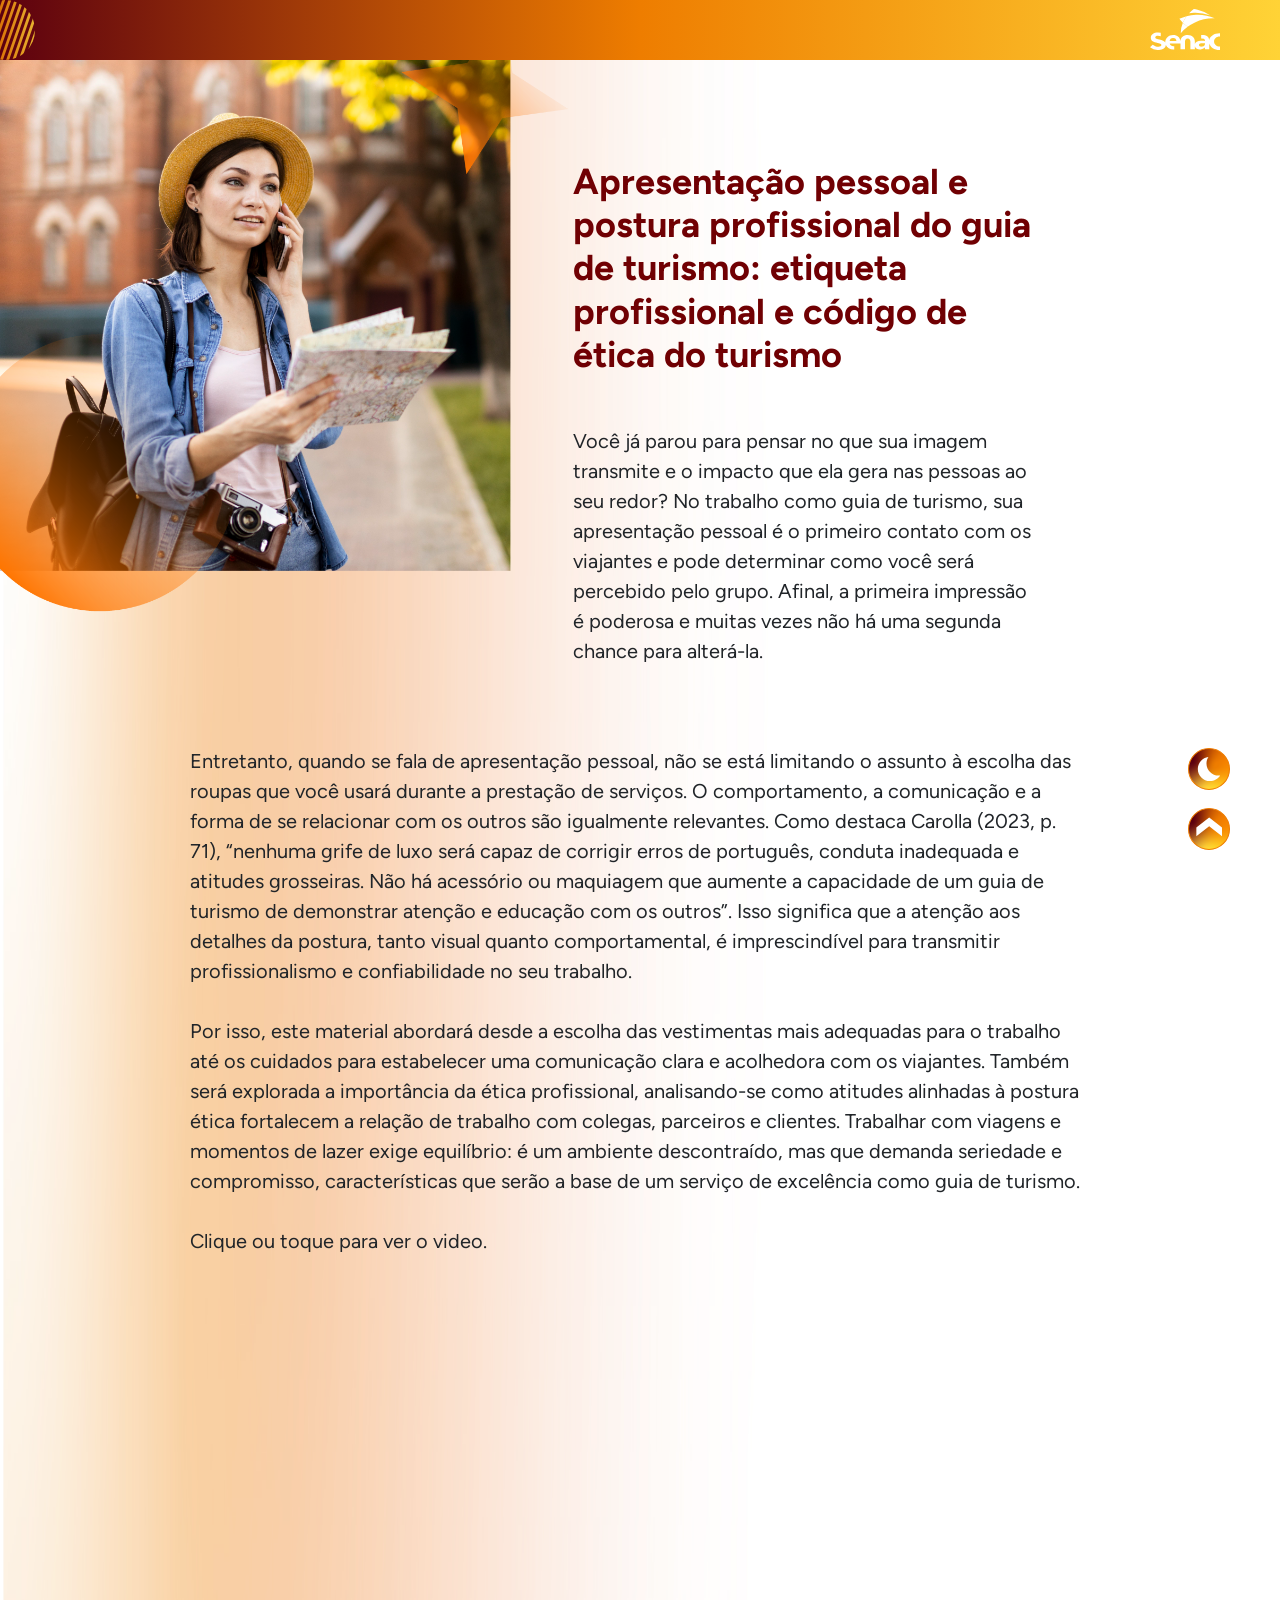
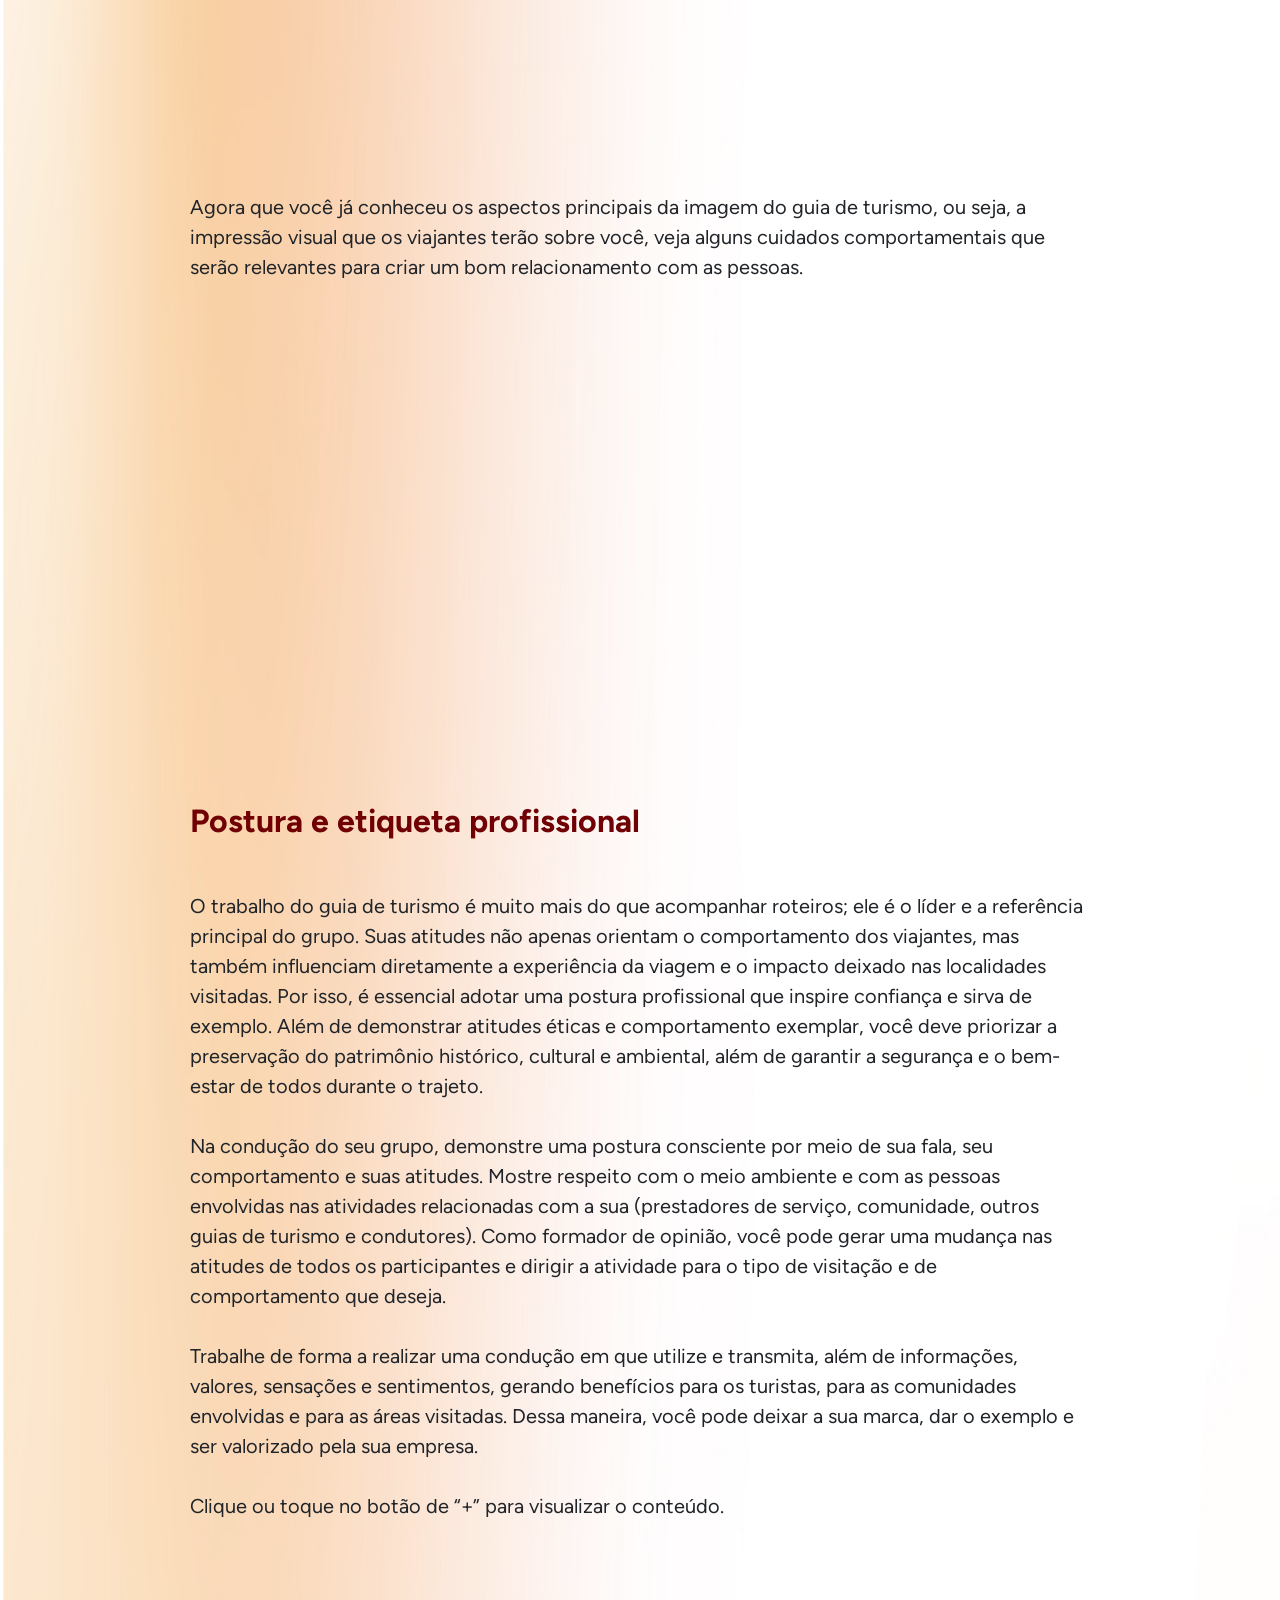
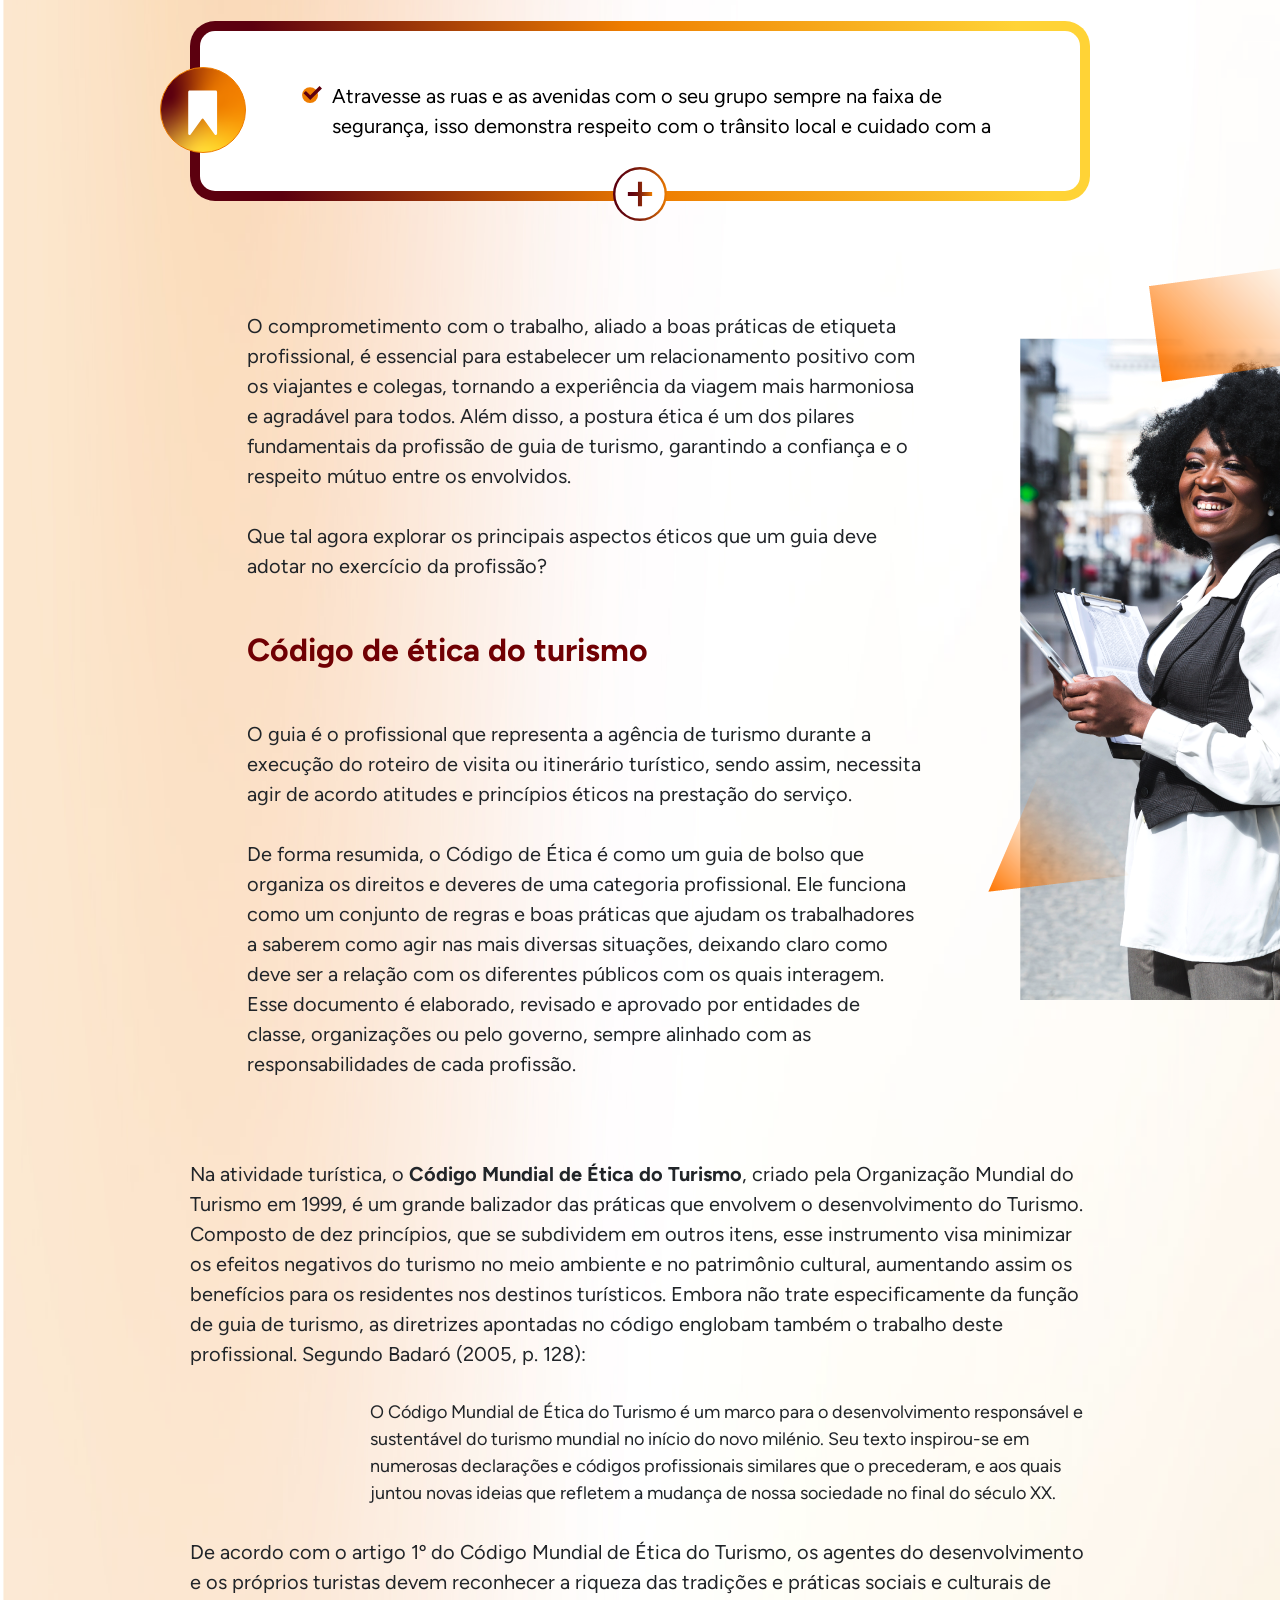
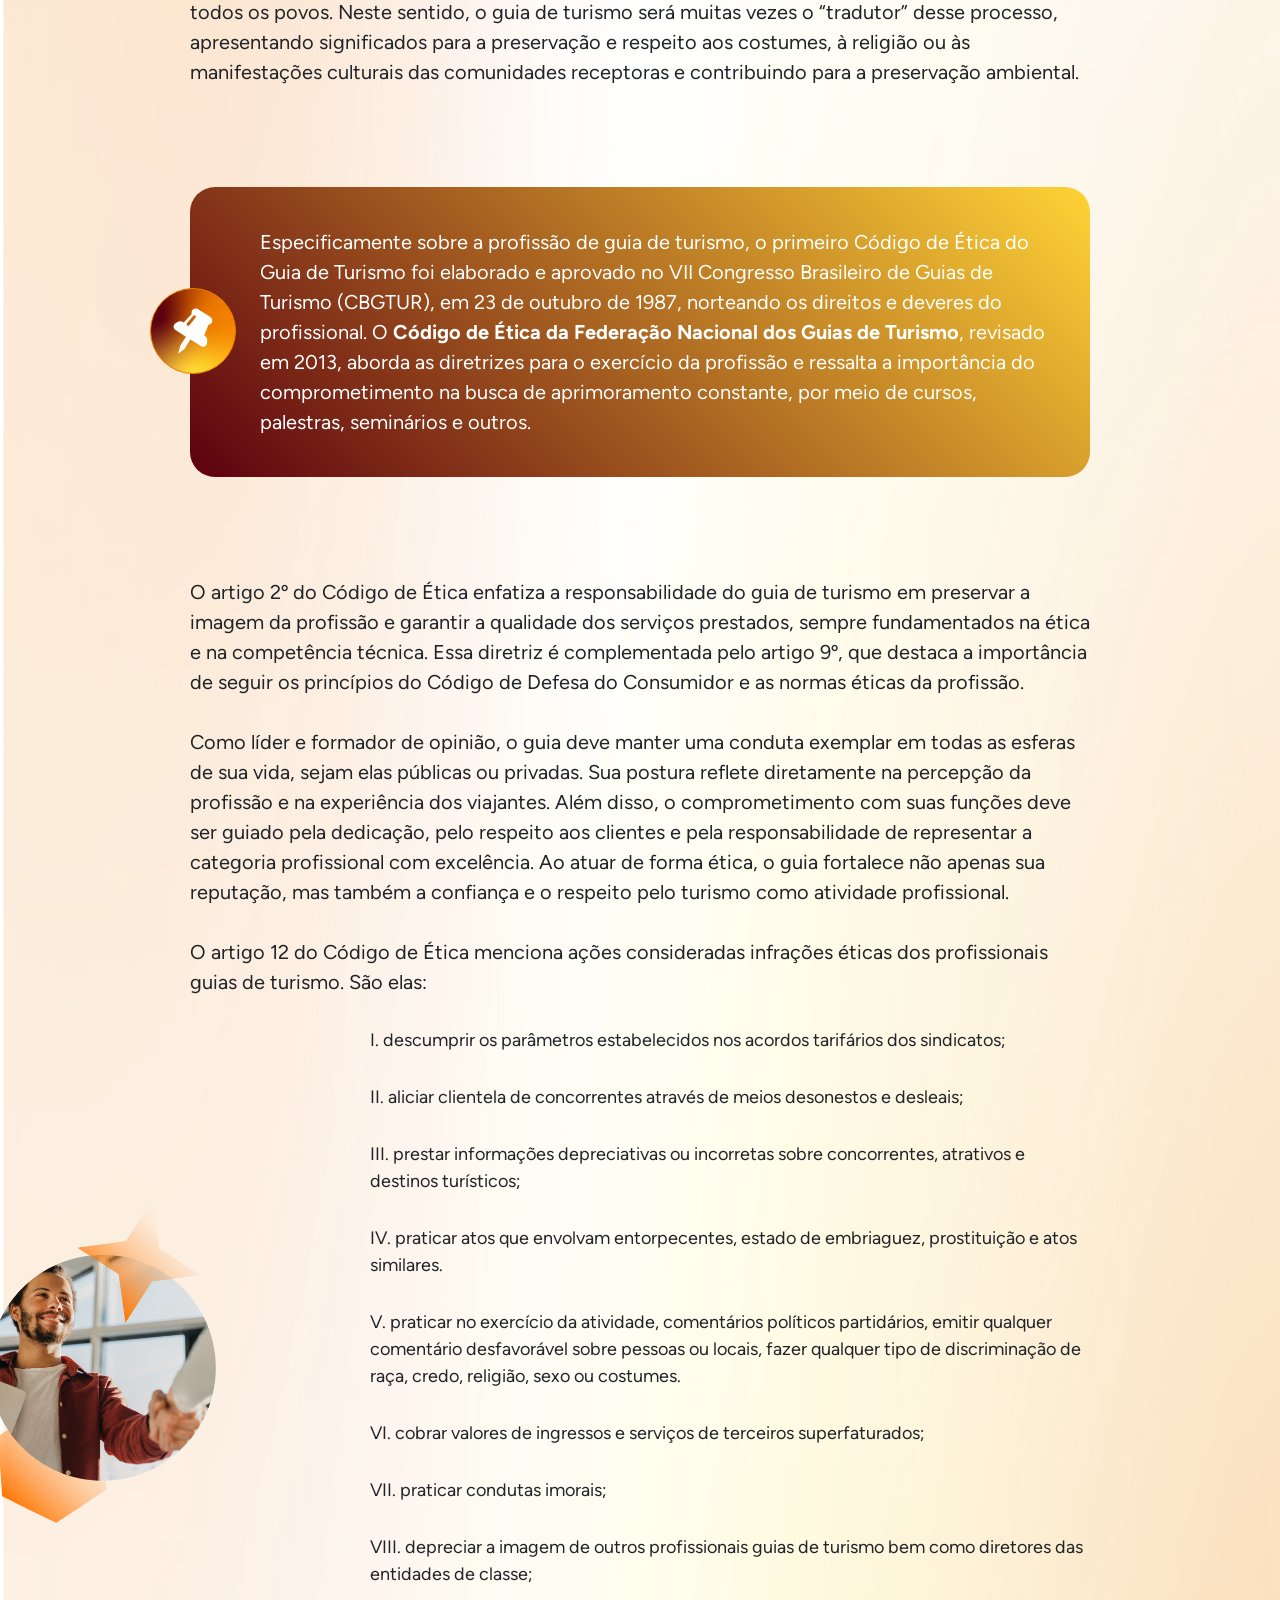
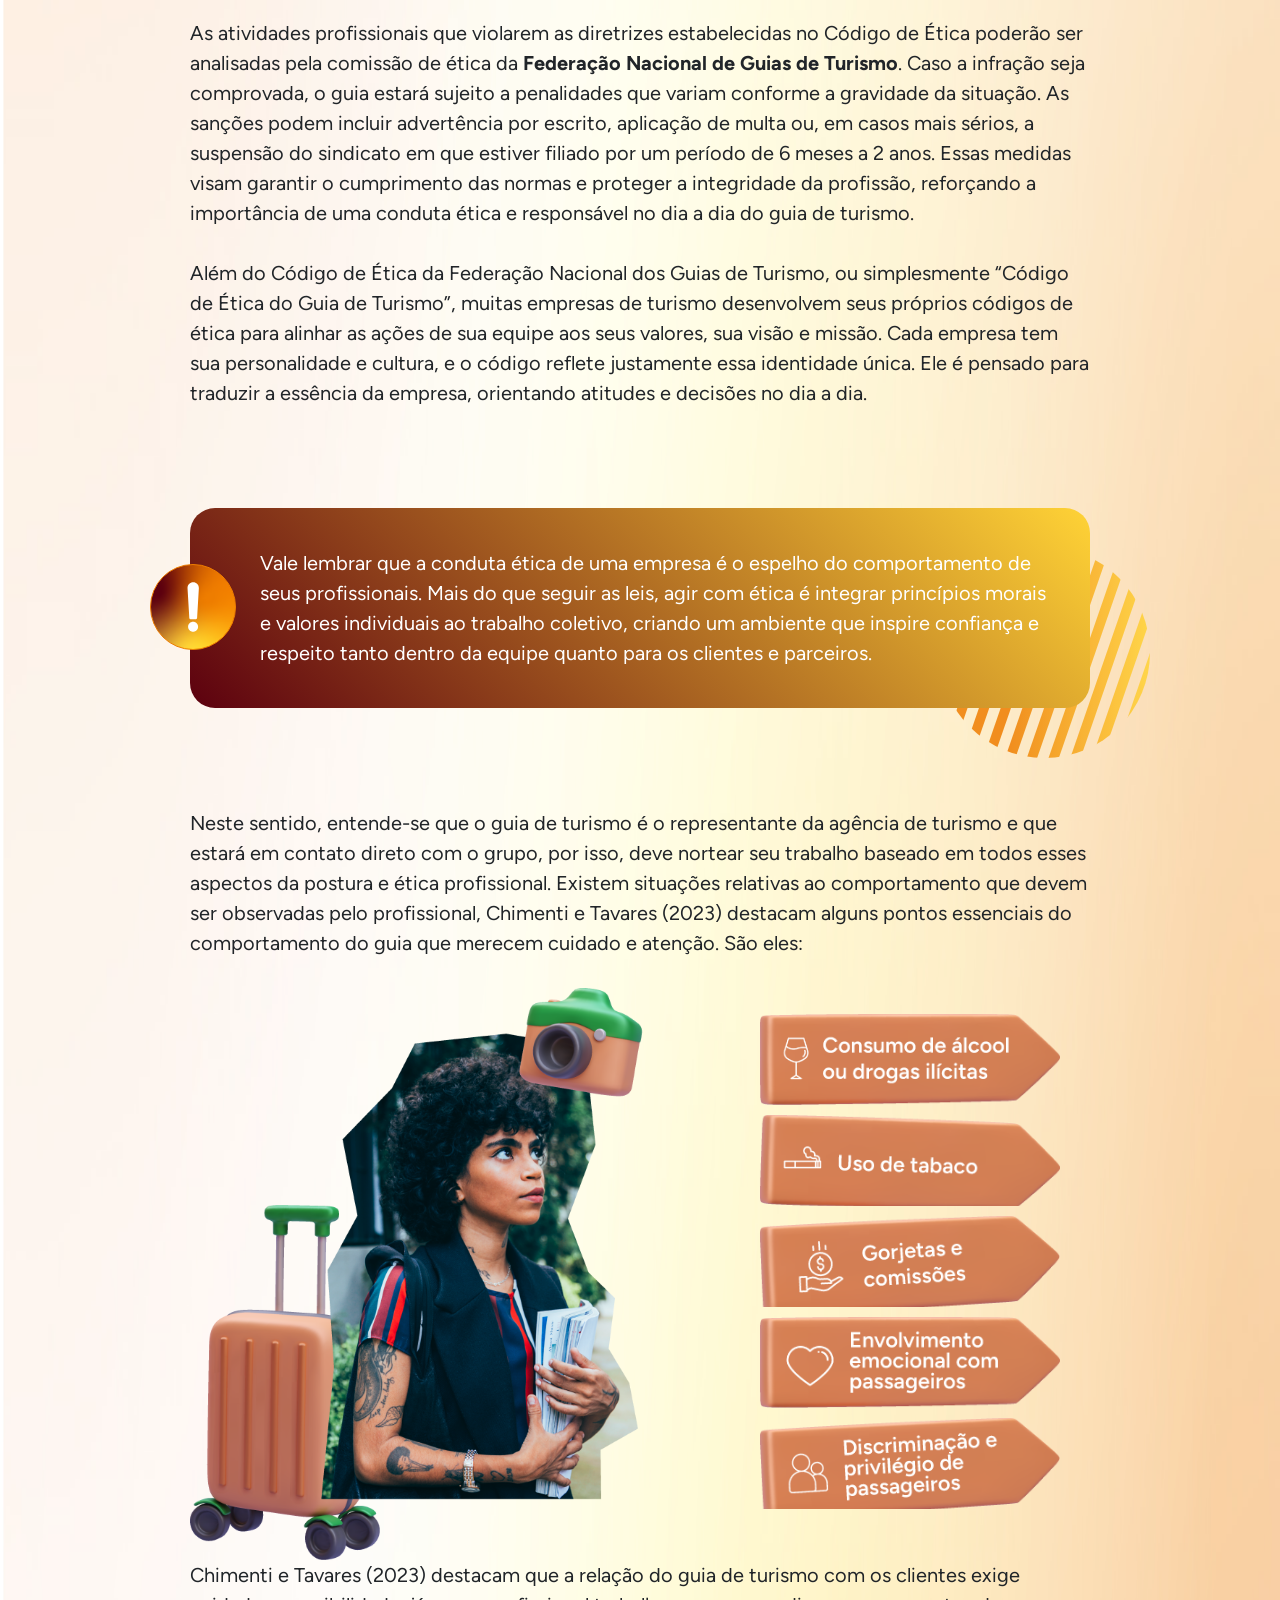
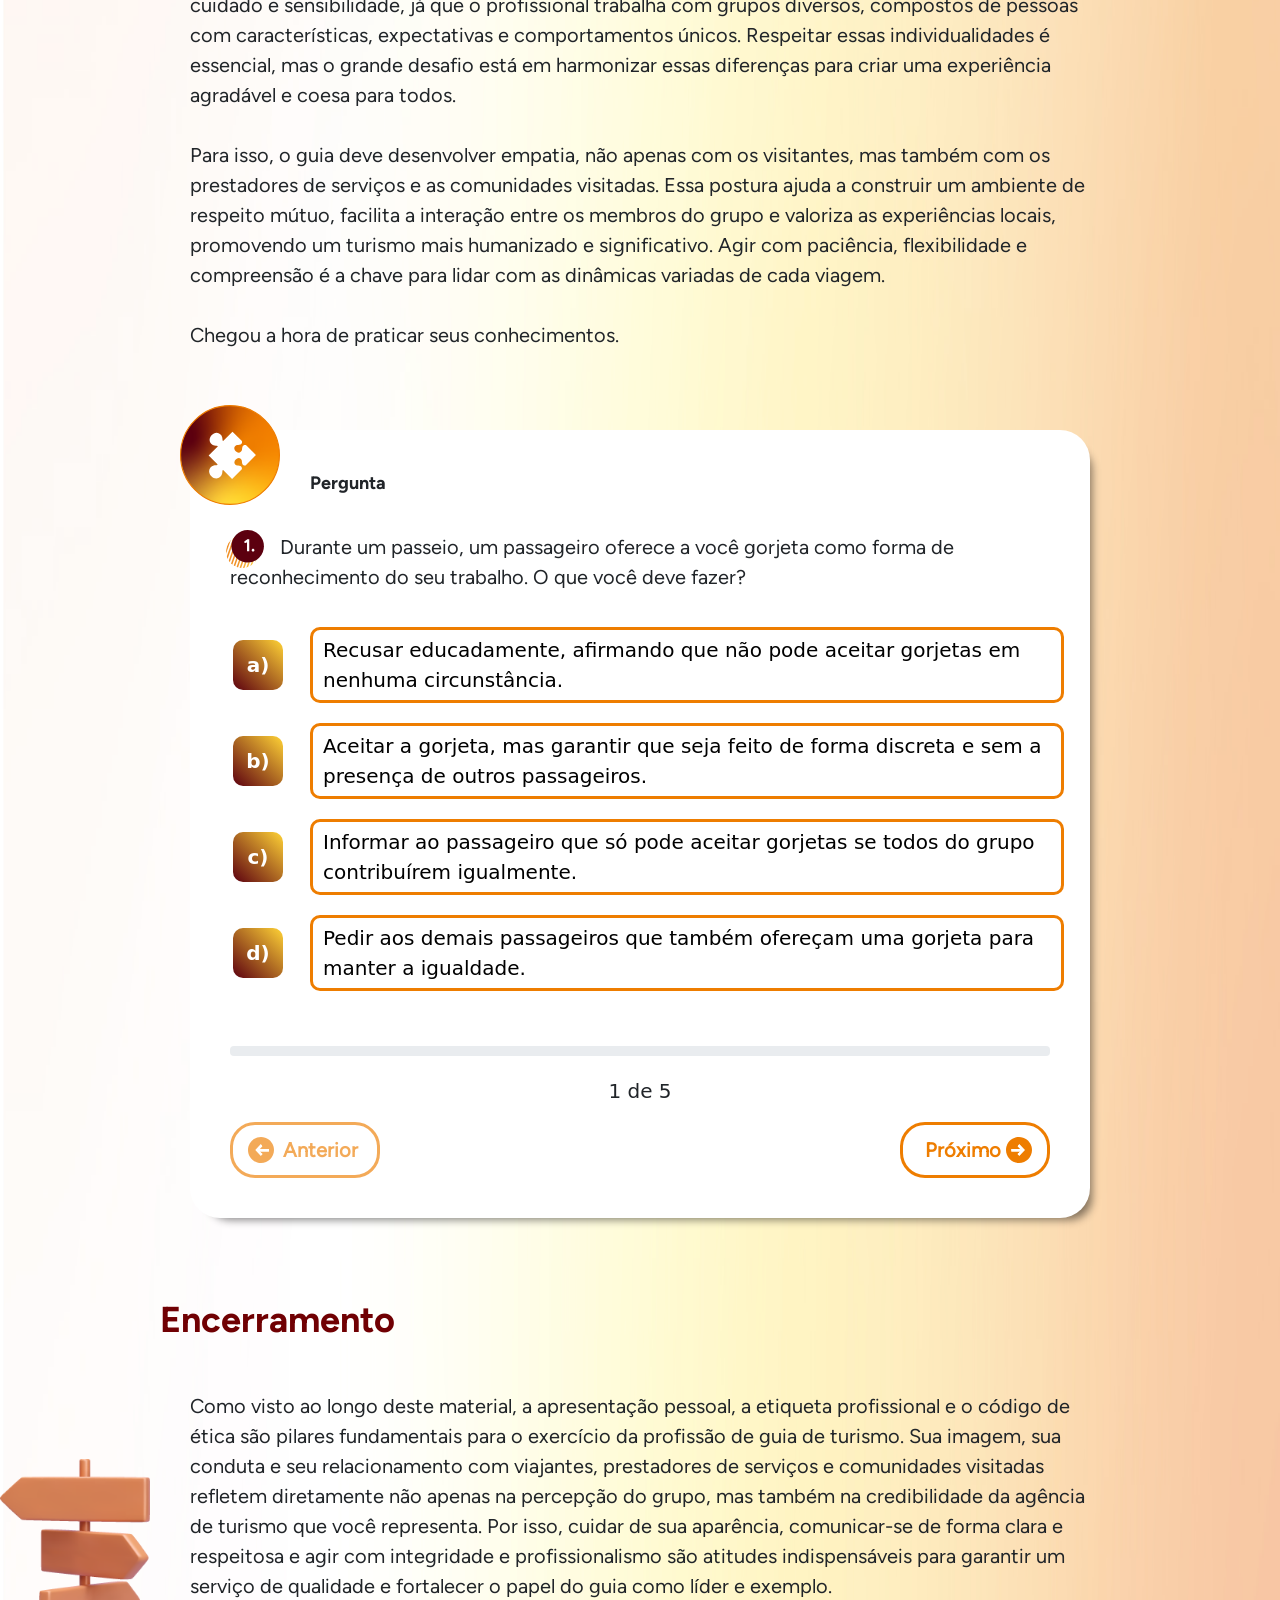
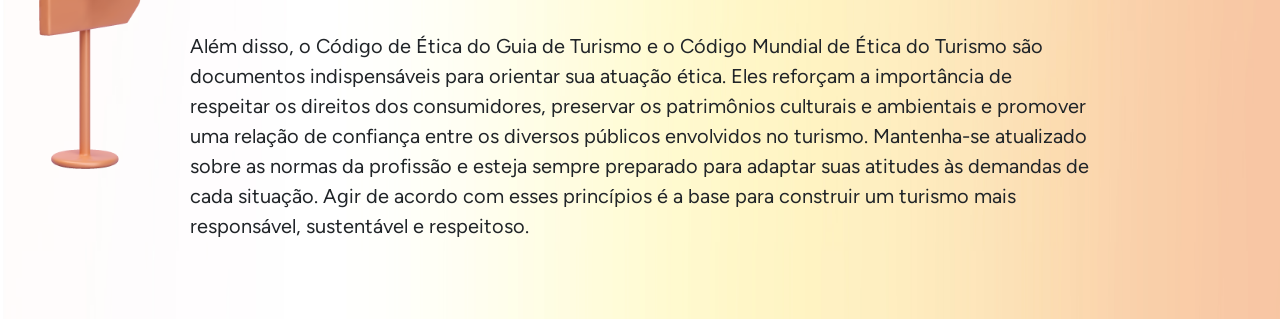
==== 01_apresentacao_pessoal/index.html @ a3d93d66 "Pre valida" ====
<!doctype html>
<html lang="pt-br">

<head>
    <!-- Inserir o tíutlo do conhecimento na tag title -->
    <title> Apresentação pessoal e postura profissional do guia de turismo: etiqueta profissional e código de ética do turismo </title>
    <!-- Meta tags -->
    <meta charset="utf-8">
    <meta name="viewport" content="width=device-width, initial-scale=1, shrink-to-fit=no">

    <!-- Bootstrap CSS v5.0.2 -->
    <link rel="stylesheet" href="../assets/bootstrap/bootstrap.min.css">
    <link rel="stylesheet" href="../assets/fa/css/all.min.css">
    <!-- Animate.css -->
    <link rel="stylesheet" href="../assets/css/animate.min.css" />
    <!-- hover.css https://ianlunn.github.io/Hover/ -->
    <link rel="stylesheet" href="../assets/css/hover-min.css" />
    <!--Splide - slideshow-->
    <link rel="stylesheet" href="../assets/css/splide.min.css">
    <!-- Preloader -->
    <link rel="stylesheet" href="../assets/css/preloader.css">
    <!-- Áudio customizado -->
    <link rel="stylesheet" href="../assets/css/player.css">
    <link rel="stylesheet" href="../assets/css/preloader.css">
    <!-- Atividade de verdadeiro ou falso -->
    <link rel="stylesheet" href="../assets/atividades/perguntas/perguntas.css">
    <!--Atividade arrasta e solta-->
    <link rel="stylesheet" href="../assets/atividades/arrasta_solta/dragula.css">
    <link rel="stylesheet" href="../assets/atividades/arrasta_solta/game-custom.css">
    <!--Atividade relacionar colunas-->
    <link rel="stylesheet" href="../assets/atividades/relacionar_colunas/relacionar-colunas.css">
    <!--Atividade jogo da memória-->
    <link rel="stylesheet" href="../assets/atividades/jogo_memoria/jogoMemoria.css">
    <!--Atividade jogo da prova-->
    <link rel="stylesheet" href="../assets/atividades/prova/style.css">
    <!-- Estilos do template -->
    <link rel="stylesheet" href="../assets/css/cores.css">
    <link rel="stylesheet" href="../print/print/print.css">
    <link rel="stylesheet" href="../assets/css/template.css">
    <link rel="stylesheet" href="custom.css">

</head>

<body class="bg-claro">
    <!-- Preloader OBRIGATÓRIO -->
    <div class="preloader">
        <div class="anim"></div>
        <p>Aguarde enquanto o conteúdo é carregado.</p>
    </div>
    <!-- Marca d'água OBRIGATÓRIA -->
    <img src="../assets/images/logo_senac_colorido.png" id="marcadaguaLogo">

    <header id="topo">
        <div class="topo-logo">
            <div class="container">
                <h1 id="nome-curso" class="only-print">Técnico em Guia de Turismo</h1>
                <div id="toggleButton" class="btn-tema_pagina no-print" onclick="toggleBackgroundImage()"
                    aria-hidden="true"></div>
            </div>
        </div>
    </header>
    <!-- Section principal #booklet OBRIGATÓRIO para funcionamento do print -->
    <section id="booklet">
        <div class="layer-preta no-print"></div>
        <!-- Section .paginas OBRIGATÓRIA para funcionamento da paginação e do print -->
        <section class="paginas">
            <div class="pagina">
                <div class="row">
                    <div class="col-12 col-xl-5">
                        <img src="img/img_header.png" class="header-img no-print" alt="">
                    </div>
                    <div class="col-12 col-xl-5">
                        <div class="container">
                            <h2 class="titulo_img_header"> Apresentação pessoal e postura profissional do guia de turismo: etiqueta profissional e código de ética do turismo </h2>
                            <p>
                                Você já parou para pensar no que sua imagem transmite e o impacto que ela gera nas pessoas ao seu redor? No trabalho como guia de turismo, sua apresentação pessoal é o primeiro contato com os viajantes e pode determinar como você será percebido pelo grupo. Afinal, a primeira impressão é poderosa e muitas vezes não há uma segunda chance para alterá-la. 
                            </p>
                            <p class="d-xl-none d-xxl-block ">
                                Entretanto, quando se fala de apresentação pessoal, não se está limitando o assunto à escolha das roupas que você usará durante a prestação de serviços. O comportamento, a comunicação e a forma de se relacionar com os outros são igualmente relevantes. Como destaca Carolla (2023, p. 71), “nenhuma grife de luxo será capaz de corrigir erros de português, conduta inadequada e atitudes grosseiras. Não há acessório ou maquiagem que aumente a capacidade de um guia de turismo de demonstrar atenção e educação com os outros”. Isso significa que a atenção aos detalhes da postura, tanto visual quanto comportamental, é imprescindível para transmitir profissionalismo e confiabilidade no seu trabalho. 
                            </p>
                        </div>
                    </div>
                </div>
                
                <div class="container">
                    <p class="d-xl-block d-xxl-none no-print" aria-hidden="true">
                        Entretanto, quando se fala de apresentação pessoal, não se está limitando o assunto à escolha das roupas que você usará durante a prestação de serviços. O comportamento, a comunicação e a forma de se relacionar com os outros são igualmente relevantes. Como destaca Carolla (2023, p. 71), “nenhuma grife de luxo será capaz de corrigir erros de português, conduta inadequada e atitudes grosseiras. Não há acessório ou maquiagem que aumente a capacidade de um guia de turismo de demonstrar atenção e educação com os outros”. Isso significa que a atenção aos detalhes da postura, tanto visual quanto comportamental, é imprescindível para transmitir profissionalismo e confiabilidade no seu trabalho. 
                    </p>
                    <p>
                        Por isso, este material abordará desde a escolha das vestimentas mais adequadas para o trabalho até os cuidados para estabelecer uma comunicação clara e acolhedora com os viajantes. Também será explorada a importância da ética profissional, analisando-se como atitudes alinhadas à postura ética fortalecem a relação de trabalho com colegas, parceiros e clientes. Trabalhar com viagens e momentos de lazer exige equilíbrio: é um ambiente descontraído, mas que demanda seriedade e compromisso, características que serão a base de um serviço de excelência como guia de turismo. 
                    </p>
                    <p class="no-print">Clique ou toque para ver o video.</p>
                    <div class="ratio ratio-16x9">
                        <iframe src="https://www.youtube.com/embed/1DhSfseMvNk?si=jBpb_1efs-eGcRb8"
                            title="YouTube video player" frameborder="0"
                            allow="accelerometer; autoplay; clipboard-write; encrypted-media; gyroscope; picture-in-picture; web-share"
                            allowfullscreen></iframe>
                    </div>
                    <div class="visually-hidden print">
                        A sua apresentação e a sua organização pessoal demonstram o quanto você está comprometido com o seu trabalho. Com uma imagem positiva, você transmitirá segurança e uma sensação de tranquilidade ao grupo. Segundo Chimenti e Tavares (2013, p. 17), “o guia de turismo é umas das figuras que melhor representa a imagem coletiva do turismo. A imagem do guia saindo com seu grupo de um ônibus de excursão é tão comum no imaginário das pessoas quanto a do turista de bermuda, camisa florida, chapéu e máquina fotográfica pendurada no pescoço”. 
                        Por ser uma das atividades que chamamos de <i>front</i>, ou seja, a profissão de guia de turismo está em contato direto com o viajante ao longo de toda a viagem, são importantes os cuidados com a sua apresentação pessoal. Começaremos falando sobre as <strong>vestimentas</strong> escolhidas para a prestação dos serviços e alguns cuidados com a <strong>higiene pessoal</strong>. 
                        Cada empresa de turismo pode ter suas próprias exigências e preferências específicas, fornecendo uniformes ou camisetas para os profissionais. Neste caso, será mais simples a escolha, visto que você estará uniformizado conforme o padrão da empresa para os serviços. Caso não haja uniformes, verifique com a empresa quais são as restrições de vestimentas. 
                        É interessante você ter algumas peças-chave para o trabalho profissional, como camisetas de manga curta de gola redonda e sem estampas, calçados confortáveis e calças que lhe deem uma boa mobilidade. Lembre-se de que o trabalho como guia de turismo envolve movimento, seja dentro do ônibus, seja durante as visitas ou junto aos prestadores de serviços. Algumas peças de vestuário serão importantes para que você se sinta confortável durante o trabalho. Para auxiliar você, confira algumas dicas de vestimentas de acordo com os segmentos das atividades turísticas: 
                        <ul>
                            <li><strong>Turismo em meio rural</strong>: camiseta de gola polo, calça de Tactel e tênis</li>
                            <li>Turismo ambiental: camiseta de manga comprida, calça de Tactel e tênis</li>
                            <li>Turismo de praia e mar: camiseta, bermuda, tênis/sandália e boné </li>
                            <li>Turismo urbano: camiseta de gola redonda/polo, calça/bermuda e tênis </li>
                        </ul>
                        <p>A forma de apresentação do guia de turismo pode ser ajustada de acordo com as características do grupo, as orientações da agência ou operadora e o ambiente de trabalho. É possível, inclusive, personalizar o próprio uniforme, como camisetas bordadas com o nome e a profissão de "guia de turismo", criando uma identidade visual que reflete profissionalismo. Um exemplo inspirador é a iniciativa <strong>Guias pelo Brasil</strong>, uma plataforma que conecta guias de turismo a viajantes em busca de serviços especializados. Os profissionais da plataforma desenvolveram um uniforme exclusivo para padronizar sua imagem e facilitar o reconhecimento pelos clientes. ​￼​Pesquise na internet modelos como esse e explore opções criativas que combinem funcionalidade e estilo, sempre pensando em transmitir confiança e organização. De qualquer forma, procure sempre seguir algumas regras básicas: </p>
                        <ul>
                            <li>Evite roupas curtas ou decotadas, pois isso poderá gerar interpretações equivocadas de alguns passageiros. </li>
                            <li>Utilize maquiagem e perfumes discretos, alguns passageiros poderão ser alérgicos e sentir-se desconfortáveis quando você se aproximar. </li>
                            <li>Prefira acessórios discretos, tenha atenção para as quantidades e o tamanho de pulseiras, anéis, brincos e colares. </li>
                            <li>Óculos escuros devem ser utilizados somente no ambiente externo, para proteger seus olhos dos raios solares. Em ambientes fechados, retire-os para conversar com as pessoas. </li>
                            <li>Cuide do seu uniforme. Mantenha a sua vestimenta em sua forma original, sem customizações. </li>
                            <li>Informe-se sobre as preferências e as restrições da empresa quanto às vestimentas (cores permitidas, tipos de calçado etc.). Isso demonstrará a sua preocupação com a imagem. </li>
                            <li>Escolha roupas de dormir adequadas. Em situações de emergência, você poderá ser requisitado no meio da noite para atender a alguma ocorrência e talvez não tenha tempo para trocar de roupa. Por isso, escolha pijamas discretos e confortáveis. Homens não devem apresentar-se sem camisa. </li>
                            <li>Use sempre calçados confortáveis, já que ficará o dia todo realizando atividades. Chinelos de borracha não são recomendados. </li>
                            <li>Não esqueça o relógio de pulso, pois ele demonstra o seu cuidado e a importância que dá à pontualidade. </li>
                            <li>O guia de turismo deve sempre portar o crachá de identificação emitido pelo Ministério do Turismo durante suas atividades. </li>
                        </ul>
                        <p>Quando se trata de estética pessoal, o principal objetivo é transmitir uma aparência saudável e bem cuidada. Independentemente do estilo adotado, itens como cabelo, unhas, barba e maquiagem devem estar bem cuidados e causar uma impressão agradável. Além disso, o uso de desodorantes e perfumes exige equilíbrio, já que tanto a ausência quanto o excesso podem ser desconfortáveis para quem está ao redor (Carolla, 2023). </p>
                        <p>A <strong>higiene</strong> também é um aspecto fundamental, especialmente no cuidado com a saúde bucal e capilar. Considerando que a rotina de um guia de turismo envolve movimento constante e, por vezes, esforço físico, é importante monitorar o impacto disso na transpiração e na aparência das roupas. Outra atenção essencial está no hálito: a comunicação intensa ao longo do dia pode causar odores desagradáveis devido à produção constante de saliva. Assim, é recomendado escovar os dentes com maior frequência durante o roteiro, bem como utilizar enxaguantes bucais ou balas para manter o frescor. </p>
                        <p>Essas regras também valerão para a sua organização pessoal, o que é essencial para transmitir segurança e tranquilidade ao grupo. Um guia desorganizado pode passar uma imagem negativa e comprometer a experiência da viagem. Para evitar isso, é fundamental manter os materiais de trabalho bem-organizados, reunindo documentos em uma única pasta e destinando um local específico para eles, garantindo fácil acesso. Além disso, a bagagem deve ser enxuta, permitindo que o guia trabalhe com as mãos livres e ofereça melhor assistência ao grupo. </p>
                    </div>
                    <p>
                        Agora que você já conheceu os aspectos principais da imagem do guia de turismo, ou seja, a impressão visual que os viajantes terão sobre você, veja alguns cuidados comportamentais que serão relevantes para criar um bom relacionamento com as pessoas. 
                    </p>
                </div>
                <div class="box-paralax paralax01">

                </div>
                <div class="container">
                    <h3>Postura e etiqueta profissional </h3>
                    <p>O trabalho do guia de turismo é muito mais do que acompanhar roteiros; ele é o líder e a referência principal do grupo. Suas atitudes não apenas orientam o comportamento dos viajantes, mas também influenciam diretamente a experiência da viagem e o impacto deixado nas localidades visitadas. Por isso, é essencial adotar uma postura profissional que inspire confiança e sirva de exemplo. Além de demonstrar atitudes éticas e comportamento exemplar, você deve priorizar a preservação do patrimônio histórico, cultural e ambiental, além de garantir a segurança e o bem-estar de todos durante o trajeto. </p>
                    <p>Na condução do seu grupo, demonstre uma postura consciente por meio de sua fala, seu comportamento e suas atitudes. Mostre respeito com o meio ambiente e com as pessoas envolvidas nas atividades relacionadas com a sua (prestadores de serviço, comunidade, outros guias de turismo e condutores). Como formador de opinião, você pode gerar uma mudança nas atitudes de todos os participantes e dirigir a atividade para o tipo de visitação e de comportamento que deseja. </p>
                    <p>Trabalhe de forma a realizar uma condução em que utilize e transmita, além de informações, valores, sensações e sentimentos, gerando benefícios para os turistas, para as comunidades envolvidas e para as áreas visitadas. Dessa maneira, você pode deixar a sua marca, dar o exemplo e ser valorizado pela sua empresa. </p>
                
                    <p class="no-print">Clique ou toque no botão de “+” para visualizar o conteúdo. </p>                   
                    <div class="caixa-container destaque icone exemplo borda-colorida">
                    <div class="caixa-exp">
                        <ul class="marcador-check">
                            <li>Atravesse as ruas e as avenidas com o seu grupo sempre na faixa de segurança, isso demonstra respeito com o trânsito local e cuidado com a segurança das pessoas. </li>
                            <li>Nunca jogue lixo no chão e oriente o grupo para jamais fazê-lo, seja em parques, seja em hotéis ou shoppings. É importante ter esse cuidado especialmente em ônibus e outros meios de transporte, mesmo que o descarte seja de um pequeno papel amassado. Uma forma bem-educada e sutil de orientar um grupo sobre isso é oferecendo saquinhos para a colocação do lixo individual. </li>
                            <li>Não conduza o grupo por locais indevidos ou proibidos e oriente todos sobre a conduta a ser adotada nas visitações. Trate bem pessoas que porventura interfiram em sua condução, moradores locais ou pessoas em situação de vulnerabilidade social. </li>
                            <li>Conheça e siga as regras de visitação dos locais pelos quais você conduzirá um grupo. Oriente-o com relação a essas regras e monitore sempre o comportamento desse grupo. </li>
                            <li>Oriente o grupo a respeitar os costumes e as manifestações culturais da localidade visitada. </li>
                            <li>Todos os passageiros maiores de 18 anos são livres e você deverá orientá-los sobre a realização das atividades, no entanto, nunca force ou obrigue-os a nada. Não confunda liderança com autoritarismo. </li>
                            <li>Sempre que entrar em algum local (avião, atrativo turístico ou outro), apresente-se ao pessoal da recepção e coloque-se à disposição para ajudar no que for necessário. Isto demonstra educação e gentileza e fará com que retribuam as suas ações. </li>
                            <li>Confira com antecedência se o transporte está no local e no horário combinados. Conduza o grupo até ele somente depois disso, principalmente em caso de muito sol e calor, chuva ou frio. Isso demonstrará preocupação com o bem-estar das pessoas. </li>
                            <li>Ao chegar a algum local onde o grupo terá tempo livre, como um atrativo turístico ou momento para compras, marque sempre um ponto de encontro e estabeleça um horário. Além disso, instrua sobre como chegar ao local combinado. </li>
                            <li>No momento das refeições, primeiramente acomode todos os seus passageiros e os auxilie com seus pedidos. Depois que as pessoas estiverem acomodadas, você poderá fazer a sua refeição. </li>
                            <li>Se estiver com familiares ou amigos no grupo de viagem, cuide para que o tratamento dado a eles seja o mesmo que você dá aos demais passageiros do grupo. </li>
                            <li>Utilize o celular apenas nos momentos necessários, como para ligações e mensagens para fornecedores ou a visualização de mapas e aplicativos relacionados à viagem. </li>
                            <li>Tenha muito cuidado com as filas. Jamais desrespeite sua ordem ou tente beneficiar passageiros. Essa postura pode gerar situações desagradáveis com outros visitantes. Desrespeito e falta de educação não combinam com um bom profissional. Seja sempre um bom exemplo. </li>
                            <li>Respeite as empresas concorrentes e seus profissionais, bem como colegas de trabalho que estejam conduzindo outros grupos. Nunca os deprecie ou comente sobre o seu trabalho. Também não comente sobre empreendimentos turísticos concorrentes na tentativa de supervalorizar os seus serviços e os da sua empresa. </li>
                            <li>Não permita nenhum tipo de preconceito no seu grupo. Qualquer ato desrespeitoso ou comportamento que faça distinção de cor, raça, orientação sexual ou religião pode ser considerado crime. Dê orientações e aplique as correções necessárias para esses casos. </li>
                            <li>Tenha muito cuidado com piadas, comentários e brincadeiras. Evite falar sobre assuntos polêmicos, como política, religião e esportes. Culturas diferentes podem envolver reações diferentes. </li>
                            <li>Seja pontual sempre! Lembre-se de que você deve ser o exemplo e atrasar-se é uma falta de respeito com quem chega no horário combinado. Além disso, a maioria dos passeios precisa ser realizada no horário estabelecido, devido a diversos aspectos operacionais. O atraso pode resultar na perda de algum passeio ou da saída de um barco, trem, avião. Por isso, reforce desde o início da viagem a necessidade de pontualidade e as consequências da falta dela para o grupo. </li>
                            <li>Seja sempre profissional. Não discuta assuntos operacionais na frente de passageiros e nunca exponha qualquer desentendimento dentro da equipe. Reporte problemas e reclamações diretamente à empresa. </li>
                            <li>Procure manter sempre uma postura ereta e fale claramente, transmitindo as informações e os recados de modo que todos possam escutar. Faça contato visual com as pessoas enquanto conversa com elas. </li>
                            <li>Seja sempre acolhedor e gentil, de forma que seus passageiros sintam que podem contar com você para o que precisarem. </li>
                            <li>Sorria! Seja cordial, simpático e alegre, e, em todas as situações, use sempre o bom senso. </li>
                        </ul>
                    </div>
                    <button class="btpluscaixa"></button>
                    </div>
                
                </div>
                
                <div class="row">
                    <div class="col-1 col-xl-2 d-md-none d-lg-block">
                    </div>
                    <div class="col-md-12 col-lg-8 col-xl-7">
                        <div class="container">
                            <p>O comprometimento com o trabalho, aliado a boas práticas de etiqueta profissional, é essencial para estabelecer um relacionamento positivo com os viajantes e colegas, tornando a experiência da viagem mais harmoniosa e agradável para todos. Além disso, a postura ética é um dos pilares fundamentais da profissão de guia de turismo, garantindo a confiança e o respeito mútuo entre os envolvidos. </p>
                            <p>Que tal agora explorar os principais aspectos éticos que um guia deve adotar no exercício da profissão? </p>
                            <h3>Código de ética do turismo</h3>
                            <p>O guia é o profissional que representa a agência de turismo durante a execução do roteiro de visita ou itinerário turístico, sendo assim, necessita agir de acordo atitudes e princípios éticos na prestação do serviço. </p>
                            <p>
                                De forma resumida, o Código de Ética é como um guia de bolso que organiza os direitos e deveres de uma categoria profissional. Ele funciona como um conjunto de regras e boas práticas que ajudam os trabalhadores a saberem como agir nas mais diversas situações, deixando claro como deve ser a relação com os diferentes públicos com os quais interagem. Esse documento é elaborado, revisado e aprovado por entidades de classe, organizações ou pelo governo, sempre alinhado com as responsabilidades de cada profissão. 
                            </p>
                            <!-- <figure class="my-5">
                                <img src="" class="img-fluid mx-auto p-2 mb-3 d-none d-md-block radius print" alt="">
                                <a href="" target="_blank" class="img-zoom d-block d-md-none no-print">
                                    <img src=""
                                        class="img-fluid mx-auto p-2 mb-3 radius" alt="">
                                </a>
                                <figcaption class="figure-caption text-center">imagem</figcaption>
                            </figure> -->
                        </div>
                    </div>
                    <div class="col-3 d-none d-lg-block">
                        <img src="img/img_lateral_1.png" class="no-print" alt="">
                    </div>
                </div>
                <img src="img/img_lateral_2.png" class="float-left d-none d-xl-block no-print" alt="">

                <div class="container">
                    <p>
                        Na atividade turística, o <strong>Código Mundial de Ética do Turismo</strong>, criado pela Organização Mundial do Turismo em 1999, é um grande balizador das práticas que envolvem o desenvolvimento do Turismo. Composto de dez princípios, que se subdividem em outros itens, esse instrumento visa minimizar os efeitos negativos do turismo no meio ambiente e no patrimônio cultural, aumentando assim os benefícios para os residentes nos destinos turísticos. Embora não trate especificamente da função de guia de turismo, as diretrizes apontadas no código englobam também o trabalho deste profissional. Segundo Badaró (2005, p. 128): 
                    </p>
                    <div class="citacao">
                        <p>O Código Mundial de Ética do Turismo é um marco para o desenvolvimento responsável e sustentável do turismo mundial no início do novo milénio. Seu texto inspirou-se em numerosas declarações e códigos profissionais similares que o precederam, e aos quais juntou novas ideias que refletem a mudança de nossa sociedade no final do século XX. </p>
                    </div>
                    <p>
                        De acordo com o artigo 1º do Código Mundial de Ética do Turismo, os agentes do desenvolvimento e os próprios turistas devem reconhecer a riqueza das tradições e práticas sociais e culturais de todos os povos. Neste sentido, o guia de turismo será muitas vezes o “tradutor” desse processo, apresentando significados para a preservação e respeito aos costumes, à religião ou às manifestações culturais das comunidades receptoras e contribuindo para a preservação ambiental. 
                    </p>
                    <div class="destaque gradiente icone nota">
                        <p>Especificamente sobre a profissão de guia de turismo, o primeiro Código de Ética do Guia de Turismo foi elaborado e aprovado no VII Congresso Brasileiro de Guias de Turismo (CBGTUR), em 23 de outubro de 1987, norteando os direitos e deveres do profissional. O <strong>Código de Ética da Federação Nacional dos Guias de Turismo</strong>, revisado em 2013, aborda as diretrizes para o exercício da profissão e ressalta a importância do comprometimento na busca de aprimoramento constante, por meio de cursos, palestras, seminários e outros. </p>
                    </div>
                    <p>O artigo 2º do Código de Ética enfatiza a responsabilidade do guia de turismo em preservar a imagem da profissão e garantir a qualidade dos serviços prestados, sempre fundamentados na ética e na competência técnica. Essa diretriz é complementada pelo artigo 9º, que destaca a importância de seguir os princípios do Código de Defesa do Consumidor e as normas éticas da profissão. </p>
                    
                    <p>Como líder e formador de opinião, o guia deve manter uma conduta exemplar em todas as esferas de sua vida, sejam elas públicas ou privadas. Sua postura reflete diretamente na percepção da profissão e na experiência dos viajantes. Além disso, o comprometimento com suas funções deve ser guiado pela dedicação, pelo respeito aos clientes e pela responsabilidade de representar a categoria profissional com excelência. Ao atuar de forma ética, o guia fortalece não apenas sua reputação, mas também a confiança e o respeito pelo turismo como atividade profissional. </p>
                    <p>O artigo 12 do Código de Ética menciona ações consideradas infrações éticas dos profissionais guias de turismo. São elas: </p>

                    <div class="citacao">
                        <p>I. descumprir os parâmetros estabelecidos nos acordos tarifários dos sindicatos; </p>
                        <p>II. aliciar clientela de concorrentes através de meios desonestos e desleais; </p>
                        <p>III. prestar informações depreciativas ou incorretas sobre concorrentes, atrativos e destinos turísticos; </p>
                        <p>IV. praticar atos que envolvam entorpecentes, estado de embriaguez, prostituição e atos similares. </p>
                        <p>V. praticar no exercício da atividade, comentários políticos partidários, emitir qualquer comentário desfavorável sobre pessoas ou locais, fazer qualquer tipo de discriminação de raça, credo, religião, sexo ou costumes. </p>
                        <p>VI. cobrar valores de ingressos e serviços de terceiros superfaturados; </p>
                        <p>VII. praticar condutas imorais; </p>
                        <p>VIII. depreciar a imagem de outros profissionais guias de turismo bem como diretores das entidades de classe; </p>
                    </div>
                    <p>
                        As atividades profissionais que violarem as diretrizes estabelecidas no Código de Ética poderão ser analisadas pela comissão de ética da <strong>Federação Nacional de Guias de Turismo</strong>. Caso a infração seja comprovada, o guia estará sujeito a penalidades que variam conforme a gravidade da situação. As sanções podem incluir advertência por escrito, aplicação de multa ou, em casos mais sérios, a suspensão do sindicato em que estiver filiado por um período de 6 meses a 2 anos. Essas medidas visam garantir o cumprimento das normas e proteger a integridade da profissão, reforçando a importância de uma conduta ética e responsável no dia a dia do guia de turismo. 
                    </p>
                    <p>
                        Além do Código de Ética da Federação Nacional dos Guias de Turismo, ou simplesmente “Código de Ética do Guia de Turismo”, muitas empresas de turismo desenvolvem seus próprios códigos de ética para alinhar as ações de sua equipe aos seus valores, sua visão e missão. Cada empresa tem sua personalidade e cultura, e o código reflete justamente essa identidade única. Ele é pensado para traduzir a essência da empresa, orientando atitudes e decisões no dia a dia. 
                    </p>
                    <div class="grafismo">
                        <div class="destaque gradiente icone importante">
                            <p>Vale lembrar que a conduta ética de uma empresa é o espelho do comportamento de seus profissionais. Mais do que seguir as leis, agir com ética é integrar princípios morais e valores individuais ao trabalho coletivo, criando um ambiente que inspire confiança e respeito tanto dentro da equipe quanto para os clientes e parceiros. </p>
                        </div>
                    </div>
                    <p>
                        Neste sentido, entende-se que o guia de turismo é o representante da agência de turismo e que estará em contato direto com o grupo, por isso, deve nortear seu trabalho baseado em todos esses aspectos da postura e ética profissional. Existem situações relativas ao comportamento que devem ser observadas pelo profissional, Chimenti e Tavares (2023) destacam alguns pontos essenciais do comportamento do guia que merecem cuidado e atenção. São eles: 
                    </p>
                    <div class="row box-painel-clicavel">
                        <div class="col-12 col-md-7">
                            <img src="img/painel_clicavel.png" class="img-painel-clicavel no-print" alt="">
                        </div>
                        <div class="col-12 col-md-5 mt-3">
                            <!-- Button trigger modal -->
                            <button type="button" class="botao check hvr-grow-shadow painel_clicavel_bt01" data-bs-toggle="modal"
                            data-bs-target="#modal1" aria-label="Consumo de álcool ou drogas ilícitas">
                            </button>
                            <button type="button" class="botao check hvr-grow-shadow painel_clicavel_bt02" data-bs-toggle="modal"
                                data-bs-target="#modal2" aria-label="Uso de tabaco">
                            </button>
                            <button type="button" class="botao check hvr-grow-shadow painel_clicavel_bt03" data-bs-toggle="modal"
                                data-bs-target="#modal3" aria-label="Gorjetas e comissões">
                            </button>
                            <button type="button" class="botao check hvr-grow-shadow painel_clicavel_bt04" data-bs-toggle="modal"
                                data-bs-target="#modal4" aria-label="Envolvimento emocional com passageiros">
                            </button>
                            <button type="button" class="botao check hvr-grow-shadow painel_clicavel_bt05" data-bs-toggle="modal"
                                data-bs-target="#modal5" aria-label="Discriminação e privilégio de passageiros">
                            </button>
                        </div>
                    </div>
                
                    <!-- Modal grande -->
                    <div class="modal fade" id="modal1" tabindex="-1" aria-labelledby="exampleModalLabel"
                        aria-hidden="true">
                        <div class="modal-dialog modal-xl">
                            <div class="modal-content">
                                <div class="modal-header">
                                    <h5 class="modal-title" id="exampleModalLabel">Consumo de álcool ou drogas ilícitas </h5>
                                    <button type="button" class="btn-close" data-bs-dismiss="modal"
                                        aria-label="Close"></button>
                                </div>
                                <div class="modal-body">
                                    <div class="container">
                                        <p>Pelo fato de certas substâncias serem ilegais no Brasil, não se recomenda o seu uso em qualquer circunstância. Entretanto, mesmo em países que permitam o uso de drogas, o guia jamais deverá utilizá-las durante a prestação de serviços. O guia de turismo jamais deve ficar alcoolizado ou consumir algum tipo de droga ilícita durante uma viagem. Acidentes e incidentes podem ocorrer a qualquer momento e o guia será requisitado para interceder. Se estiver alcoolizado ou sob efeito de drogas, não estará apto para tal e, assim, pode perder sua credibilidade e o respeito do grupo. </p>
                                        <p>Por mais inofensivo que o consumo apenas socialmente de uma bebida alcoólica possa parecer, evite-o, mesmo que seja em baixas quantidades. Um copo apenas de bebida alcoólica pode ser interpretado como uma quantidade muito maior quando o fato for relatado posteriormente por algum passageiro, e alguma manifestação alegre ou risada mais despachada pode ser interpretada como sintoma de embriaguez. </p>
                                        <p>Consumir bebidas alcoólicas no trabalho, especialmente quando se é responsável por menores desacompanhados, pode ser um problema grave. Mesmo que você conheça seus limites, não há motivos que justifiquem consumir álcool enquanto trabalha. Além disso, jamais compre bebidas alcoólicas para passageiros menores de idade. Você agirá contra a lei. </p>

                                        
                                    </div>
                                    <div class="modal-footer">
                                        <button type="button" class="botao hvr-grow-shadow"
                                            data-bs-dismiss="modal">Fechar</button>
                                    </div>
                                </div>
                            </div>
                        </div>
                    </div>
                    
                    <div class="modal fade" id="modal2" tabindex="-1" aria-labelledby="exampleModalLabel"
                        aria-hidden="true">
                        <div class="modal-dialog modal-xl">
                            <div class="modal-content">
                                <div class="modal-header">
                                    <h5 class="modal-title" id="exampleModalLabel">Uso de tabaco (cigarro, charuto, cachimbo) </h5>
                                    <button type="button" class="btn-close" data-bs-dismiss="modal"
                                        aria-label="Close"></button>
                                </div>
                                <div class="modal-body">
                                    <div class="container">
                                        <p>O uso de tabaco deve ser evitado na presença de passageiros. Muitos turistas não gostam do cheiro de cigarro ou da fumaça, ou ainda se posicionam contrariamente ao tabagismo. Procure usar tabaco somente quando estiver distante do grupo. </p>
                                    </div>
                                    <div class="modal-footer">
                                        <button type="button" class="botao hvr-grow-shadow"
                                            data-bs-dismiss="modal">Fechar</button>
                                    </div>
                                </div>
                            </div>
                        </div>
                    </div>
                    <div class="modal fade" id="modal3" tabindex="-1" aria-labelledby="exampleModalLabel"
                        aria-hidden="true">
                        <div class="modal-dialog modal-xl">
                            <div class="modal-content">
                                <div class="modal-header">
                                    <h5 class="modal-title" id="exampleModalLabel">Gorjetas e comissões </h5>
                                    <button type="button" class="btn-close" data-bs-dismiss="modal"
                                        aria-label="Close"></button>
                                </div>
                                <div class="modal-body">
                                    <div class="container">
                                        <p>Alguns passageiros, em reconhecimento ao trabalho do guia de turismo, oferecem-lhe valores em dinheiro, os chamados “caixinhas”. Verifique antecipadamente se existe alguma regra de sua empresa com relação a isso. Caso não haja, sugere-se a sua recusa, com agradecimentos pelo carinho e com explicações sobre já receber pelo seu trabalho. No entanto, essa prática não é vetada, desde que seja espontânea por parte do grupo. Evite sugerir aos passageiros a “caixinha” para guias e motoristas. Se o reconhecimento vier em forma de presentes, retribua com muita gentileza e simpatia. </p>
                                        <p>Além disso, no trabalho de guia de turismo, é comum receber comissões por serviços consumidos pelos passageiros, como ingressos para atrações turísticas ou refeições em restaurantes. No entanto, é fundamental agir com bom senso e ética. Evite levar os viajantes apenas a locais onde você será comissionado ou alterar a programação com esse único objetivo, pois isso pode comprometer a experiência do grupo e gerar desconfiança. </p>
                                        <p>Considere o perfil socioeconômico do grupo ao escolher os estabelecimentos, garantindo que os serviços estejam alinhados às expectativas e possibilidades dos viajantes. Por fim, certifique-se de verificar com a agência de turismo qual é a política adotada para o recebimento de comissões durante a programação, garantindo que tudo seja feito de forma transparente e dentro das práticas estabelecidas pela empresa. Quando receber a comissão, faça-o de maneira discreta, sem a presença dos passageiros. </p>

                                    </div>
                                    <div class="modal-footer">
                                        <button type="button" class="botao hvr-grow-shadow"
                                            data-bs-dismiss="modal">Fechar</button>
                                    </div>
                                </div>
                            </div>
                        </div>
                    </div>
                    <div class="modal fade" id="modal4" tabindex="-1" aria-labelledby="exampleModalLabel"
                        aria-hidden="true">
                        <div class="modal-dialog modal-xl">
                            <div class="modal-content">
                                <div class="modal-header">
                                    <h5 class="modal-title" id="exampleModalLabel">Envolvimento emocional com passageiros </h5>
                                    <button type="button" class="btn-close" data-bs-dismiss="modal"
                                        aria-label="Close"></button>
                                </div>
                                <div class="modal-body">
                                    <div class="container">
                                        <p>Laços afetivos e envolvimento emocional podem surgir durante uma viagem. Entretanto, o desenvolvimento de relações íntimas com passageiros pode resultar em situações desconfortáveis e problemáticas durante a viagem. O guia que se envolve com passageiros durante a viagem compromete sua autoridade, credibilidade e controle sobre o grupo. Tal comportamento deve ser evitado, ou, caso ocorra algum laço afetivo, o desenvolvimento deste deve ser adiado para após o término do itinerário. </p>
                                    </div>
                                    <div class="modal-footer">
                                        <button type="button" class="botao hvr-grow-shadow"
                                            data-bs-dismiss="modal">Fechar</button>
                                    </div>
                                </div>
                            </div>
                        </div>
                    </div>
                    <div class="modal fade" id="modal5" tabindex="-1" aria-labelledby="exampleModalLabel"
                        aria-hidden="true">
                        <div class="modal-dialog modal-xl">
                            <div class="modal-content">
                                <div class="modal-header">
                                    <h5 class="modal-title" id="exampleModalLabel">Discriminação e privilégio de passageiros </h5>
                                    <button type="button" class="btn-close" data-bs-dismiss="modal"
                                        aria-label="Close"></button>
                                </div>
                                <div class="modal-body">
                                    <div class="container">
                                        <p>
                                            O guia deve ter um comportamento de igualdade para com todos os passageiros. Jamais poderá discriminar ou privilegiar nenhum passageiro, pois uma atitude como essa causará desconforto entre os integrantes do grupo, além de gerar uma situação desagradável para a empresa à qual o guia presta serviços. Nesse sentido, é preciso ter atenção a piadas, brincadeiras e comentários feitos no decorrer das explanações. Esse cuidado é válido também para os membros do grupo ou por pessoas envolvidas na execução dos serviços turísticos. 
                                        </p>

                                    </div>
                                    <div class="modal-footer">
                                        <button type="button" class="botao hvr-grow-shadow"
                                            data-bs-dismiss="modal">Fechar</button>
                                    </div>
                                </div>
                            </div>
                        </div>
                    </div>
                   <p>Chimenti e Tavares (2023) destacam que a relação do guia de turismo com os clientes exige cuidado e sensibilidade, já que o profissional trabalha com grupos diversos, compostos de pessoas com características, expectativas e comportamentos únicos. Respeitar essas individualidades é essencial, mas o grande desafio está em harmonizar essas diferenças para criar uma experiência agradável e coesa para todos. </p>
                   <p>Para isso, o guia deve desenvolver empatia, não apenas com os visitantes, mas também com os prestadores de serviços e as comunidades visitadas. Essa postura ajuda a construir um ambiente de respeito mútuo, facilita a interação entre os membros do grupo e valoriza as experiências locais, promovendo um turismo mais humanizado e significativo. Agir com paciência, flexibilidade e compreensão é a chave para lidar com as dinâmicas variadas de cada viagem. </p>
                   <p id="quizz no-print">Chegou a hora de praticar seus conhecimentos. </p>
                    <div class="box-atividade no-print">
                        <div id="app">

                            <!-- Exercícios Estáticos -->
                            <!-- Adicione mais exercícios aqui -->
                            
                            <div id="exercises-container">
                                <div class="exercise active">
                                    <p class="titulo-ativ">Pergunta</p>
                                    <div class="esquemaDaBru multipla-escolha">
                                        <p class="enunciado" tabindex="0">Durante um passeio, um passageiro oferece a você gorjeta como forma de reconhecimento do seu trabalho. O que você deve fazer?  </p>
                                        <button class="alt-e"> Recusar educadamente, afirmando que não pode aceitar gorjetas em nenhuma circunstância.</button>
                                        <button class="alt-c">Aceitar a gorjeta, mas garantir que seja feito de forma discreta e sem a presença de outros passageiros. </button>
                                        <button class="alt-e">Informar ao passageiro que só pode aceitar gorjetas se todos do grupo contribuírem igualmente. </button>
                                        <button class="alt-e">Pedir aos demais passageiros que também ofereçam uma gorjeta para manter a igualdade. </button>
                                        <div class="feedbacks">
                                            <p class="f-positivo"><i class="fas fa-check"></i> Parabéns! Aceitar gorjetas de forma discreta e educada é permitido, desde que não interfira na experiência do grupo. </p>
                                            <p class="f-negativo"><i class="fas fa-times"></i> Lembre-se de que aceitar gorjetas de forma discreta é uma prática comum, desde que alinhada às normas da empresa e sem constrangimentos ao grupo. 
                                            </p>
                                        </div>
                                    </div>
                                </div>
                                <div class="exercise">
                                    <p class="titulo-ativ">Pergunta</p>
                                    <div class="esquemaDaBru multipla-escolha">
                                    <p class="enunciado" tabindex="0">Qual atitude a seguir é considerada uma infração ética pelo Código de Ética do Guia de Turismo? </p>
                                    <button class="alt-e">Sugerir alternativas de restaurantes alinhadas ao perfil socioeconômico do grupo.  </button>
                                    <button class="alt-c">Emitir comentários discriminatórios sobre a cultura local durante uma explicação.  </button>
                                    <button class="alt-e">Respeitar os costumes religiosos das comunidades visitadas.  </button>
                                    <button class="alt-e">Participar de cursos e seminários para aprimorar suas habilidades.  </button>
                                    <div class="feedbacks">
                                        <p class="f-positivo"><i class="fas fa-check"></i> Isso mesmo! Comentários discriminatórios são inaceitáveis e ferem o Código de Ética do Guia de Turismo.  </p>
                                        <p class="f-negativo"><i class="fas fa-times"></i>Evitar discriminação e respeitar culturas locais são princípios fundamentais da ética profissional.   </p>
                                    </div>
                                    </div>
                                    
                                </div>
                                <div class="exercise">
                                    <p class="titulo-ativ">Pergunta</p>
                                    <div class="esquemaDaBru multipla-escolha">
                                        <p class="enunciado" tabindex="0">Durante um roteiro, você decide alterar o itinerário sem consultar o grupo ou a agência, apenas para visitar um atrativo turístico que oferece comissão. Essa atitude </p>
                                        <button class="alt-e">é aceitável, desde que o atrativo seja de boa qualidade. </button>
                                        <button class="alt-c">é antiética, pois prioriza o seu benefício em detrimento da experiência do grupo.  </button>
                                        <button class="alt-e">é permitida se você informar o grupo sobre a alteração.  </button>
                                        <button class="alt-e">depende do contrato entre você e a agência. </button>
                                        <div class="feedbacks">
                                            <p class="f-positivo"><i class="fas fa-check"></i>Exatamente! Alterar o roteiro para benefícios pessoais é antiético e prejudica a confiança do grupo e da agência.   </p>
                                            <p class="f-negativo"><i class="fas fa-times"></i> Alterações no itinerário devem sempre considerar os interesses do grupo e estar alinhadas com a programação da agência.  </p>
                                        </div>
                                    </div>

                                </div>
                                <div class="exercise">
                                    <p class="titulo-ativ">Pergunta</p>
                                    <div class="esquemaDaBru multipla-escolha">
                                        <p class="enunciado" tabindex="0">Por que você deve evitar o consumo de álcool ou drogas ilícitas durante a prestação de serviços? </p>
                                        <button class="alt-e">Porque isso pode gerar mal-entendidos ou relatos exagerados por parte do grupo.  </button>
                                        <button class="alt-e">É uma infração ética que compromete sua credibilidade e a segurança do grupo. </button>
                                        <button class="alt-e">Alguns países permitem o uso de drogas, mas isso não isenta a sua responsabilidade profissional com o grupo. </button>
                                        <button class="alt-c">Todas as alternativas estão corretas. </button>
                                        <div class="feedbacks">
                                            <p class="f-positivo"><i class="fas fa-check"></i> Perfeito! Todas as alternativas explicam por que é crucial manter-se sóbrio e profissional durante o trabalho.  </p>
                                            <p class="f-negativo"><i class="fas fa-times"></i>Lembre-se, consumir álcool ou drogas durante o serviço compromete não só a ética, mas também a segurança e a confiança do grupo. </p>
                                        </div>
                                    </div>
                                </div>
                                <div class="exercise">
                                    <p class="titulo-ativ">Pergunta</p>
                                    <div class="esquemaDaBru multipla-escolha">
                                        <p class="enunciado" tabindex="0">Como guia de turismo, você é responsável por criar um ambiente harmônico com o grupo. Qual das atitudes a seguir demonstra essa competência? </p>
                                        <button class="alt-e">Ignorar conflitos entre passageiros para evitar envolvimento. </button>
                                        <button class="alt-c">Promover empatia com visitantes, prestadores de serviços e comunidades visitadas. </button>
                                        <button class="alt-e">Privilegiar passageiros com os quais você tem mais afinidade. </button>
                                        <button class="alt-e">Fazer piadas para descontrair, mesmo que possam ser interpretadas como ofensivas. </button>
                                        <div class="feedbacks">
                                            <p class="f-positivo"><i class="fas fa-check"></i>Excelente! Demonstrar empatia com todos os envolvidos é essencial para criar uma experiência harmoniosa e agradável. </p>
                                            <p class="f-negativo"><i class="fas fa-times"></i> O guia deve sempre prezar pelo respeito e pela empatia, evitando atitudes que possam gerar desconforto no grupo ou nas comunidades visitadas.</p>
                                        </div>
                                    </div>
                                </div>
                            </div>

                            
                                <!-- Mensagem de Conclusão -->
                            <div id="completion-message">
                                <h3>🎉 Parabéns!</h3>
                                <p>Você completou todos os exercícios!</p>
                                <button onclick="restartExercise()" id="restart-btn" class="botao btn">
                                    Reiniciar
                                </button>
                            </div>

                            <!-- Barra de Progresso -->
                            <div class="progress">
                                <div id="progress-bar" class="progress-bar bg-success" role="progressbar"></div>
                            </div>
                            <!-- Contador -->
                            <div id="counter" class="text-center mb-3"></div>

                            <!-- Botões de Navegação -->
                            <div class="nav-buttons">
                                <button id="prev-btn" class="botao btn" onclick="prevExercise()">Anterior</button>
                                <button id="next-btn" class="botao btn" onclick="nextExercise()">Próximo</button>
                                <button id="complete-btn" class="botao btn" onclick="showCompletion()" style="display: none;">
                                    Concluir
                                </button>
                            </div>
                        </div>
                    </div>
                    <!-- <div class="box-atividade">
                    <p class="titulo-ativ"><strong>Pergunta 1</strong></p>
                    <div class="esquemaDaBru multipla-escolha">
                        <p class="enunciado" tabindex="0">Durante um passeio, um passageiro oferece a você gorjeta como forma de reconhecimento do seu trabalho. O que você deve fazer?  </p>
                        <button class="alt-e"> Recusar educadamente, afirmando que não pode aceitar gorjetas em nenhuma circunstância.</button>
                        <button class="alt-c">Aceitar a gorjeta, mas garantir que seja feito de forma discreta e sem a presença de outros passageiros. </button>
                        <button class="alt-e">Informar ao passageiro que só pode aceitar gorjetas se todos do grupo contribuírem igualmente. </button>
                        <button class="alt-e">Pedir aos demais passageiros que também ofereçam uma gorjeta para manter a igualdade. </button>
                        <div class="feedbacks">
                            <p class="f-positivo"><i class="fas fa-check"></i> Parabéns! Aceitar gorjetas de forma discreta e educada é permitido, desde que não interfira na experiência do grupo. </p>
                            <p class="f-negativo"><i class="fas fa-times"></i> Lembre-se de que aceitar gorjetas de forma discreta é uma prática comum, desde que alinhada às normas da empresa e sem constrangimentos ao grupo. 
                            </p>
                        </div>
                    </div>
                    </div>
                    <div class="box-atividade">
                        <p class="titulo-ativ"><strong>Pergunta 2</strong></p>
                        <div class="esquemaDaBru multipla-escolha">
                        <p class="enunciado" tabindex="0">Qual atitude a seguir é considerada uma infração ética pelo Código de Ética do Guia de Turismo? </p>
                        <button class="alt-e">Sugerir alternativas de restaurantes alinhadas ao perfil socioeconômico do grupo.  </button>
                        <button class="alt-c">Emitir comentários discriminatórios sobre a cultura local durante uma explicação.  </button>
                        <button class="alt-e">Respeitar os costumes religiosos das comunidades visitadas.  </button>
                        <button class="alt-e">Participar de cursos e seminários para aprimorar suas habilidades.  </button>
                        <div class="feedbacks">
                            <p class="f-positivo"><i class="fas fa-check"></i> Isso mesmo! Comentários discriminatórios são inaceitáveis e ferem o Código de Ética do Guia de Turismo.  </p>
                            <p class="f-negativo"><i class="fas fa-times"></i>Evitar discriminação e respeitar culturas locais são princípios fundamentais da ética profissional.   </p>
                        </div>
                        </div>
                    </div>
                    <div class="box-atividade">
                    <p class="titulo-ativ"><strong>Pergunta 3</strong></p>
                    <div class="esquemaDaBru multipla-escolha">
                        <p class="enunciado" tabindex="0">Durante um roteiro, você decide alterar o itinerário sem consultar o grupo ou a agência, apenas para visitar um atrativo turístico que oferece comissão. Essa atitude </p>
                        <button class="alt-e">é aceitável, desde que o atrativo seja de boa qualidade. </button>
                        <button class="alt-c">é antiética, pois prioriza o seu benefício em detrimento da experiência do grupo.  </button>
                        <button class="alt-e">é permitida se você informar o grupo sobre a alteração.  </button>
                        <button class="alt-e">depende do contrato entre você e a agência. </button>
                        <div class="feedbacks">
                            <p class="f-positivo"><i class="fas fa-check"></i>Exatamente! Alterar o roteiro para benefícios pessoais é antiético e prejudica a confiança do grupo e da agência.   </p>
                            <p class="f-negativo"><i class="fas fa-times"></i> Alterações no itinerário devem sempre considerar os interesses do grupo e estar alinhadas com a programação da agência.  </p>
                        </div>
                    </div>
                    </div>
                    <div class="box-atividade">
                    <p class="titulo-ativ"><strong>Pergunta 4</strong></p>
                    <div class="esquemaDaBru multipla-escolha">
                        <p class="enunciado" tabindex="0">Por que você deve evitar o consumo de álcool ou drogas ilícitas durante a prestação de serviços? </p>
                        <button class="alt-e">Porque isso pode gerar mal-entendidos ou relatos exagerados por parte do grupo.  </button>
                        <button class="alt-e">É uma infração ética que compromete sua credibilidade e a segurança do grupo. </button>
                        <button class="alt-e">Alguns países permitem o uso de drogas, mas isso não isenta a sua responsabilidade profissional com o grupo. </button>
                        <button class="alt-c">Todas as alternativas estão corretas. </button>
                        <div class="feedbacks">
                            <p class="f-positivo"><i class="fas fa-check"></i> Perfeito! Todas as alternativas explicam por que é crucial manter-se sóbrio e profissional durante o trabalho.  </p>
                            <p class="f-negativo"><i class="fas fa-times"></i>Lembre-se, consumir álcool ou drogas durante o serviço compromete não só a ética, mas também a segurança e a confiança do grupo. </p>
                        </div>
                    </div>
                    </div>
                    <div class="box-atividade">
                    <p class="titulo-ativ"><strong>Pergunta 5</strong></p>
                    <div class="esquemaDaBru multipla-escolha">
                        <p class="enunciado" tabindex="0">Como guia de turismo, você é responsável por criar um ambiente harmônico com o grupo. Qual das atitudes a seguir demonstra essa competência? </p>
                        <button class="alt-e">Ignorar conflitos entre passageiros para evitar envolvimento. </button>
                        <button class="alt-c">Promover empatia com visitantes, prestadores de serviços e comunidades visitadas. </button>
                        <button class="alt-e">Privilegiar passageiros com os quais você tem mais afinidade. </button>
                        <button class="alt-e">Fazer piadas para descontrair, mesmo que possam ser interpretadas como ofensivas. </button>
                        <div class="feedbacks">
                            <p class="f-positivo"><i class="fas fa-check"></i>Excelente! Demonstrar empatia com todos os envolvidos é essencial para criar uma experiência harmoniosa e agradável. </p>
                            <p class="f-negativo"><i class="fas fa-times"></i> O guia deve sempre prezar pelo respeito e pela empatia, evitando atitudes que possam gerar desconforto no grupo ou nas comunidades visitadas.</p>
                        </div>
                    </div>
                    </div> -->
                </div>
                <img src="img/encerramento.png" class="float-left2 no-print" alt="">

                <div class="container pb-5 ultimo-container">
                    <h2>Encerramento</h2>
                    <p>
                        Como visto ao longo deste material, a apresentação pessoal, a etiqueta profissional e o código de ética são pilares fundamentais para o exercício da profissão de guia de turismo. Sua imagem, sua conduta e seu relacionamento com viajantes, prestadores de serviços e comunidades visitadas refletem diretamente não apenas na percepção do grupo, mas também na credibilidade da agência de turismo que você representa. Por isso, cuidar de sua aparência, comunicar-se de forma clara e respeitosa e agir com integridade e profissionalismo são atitudes indispensáveis para garantir um serviço de qualidade e fortalecer o papel do guia como líder e exemplo. 
                    </p>
                    <p>
                        Além disso, o Código de Ética do Guia de Turismo e o Código Mundial de Ética do Turismo são documentos indispensáveis para orientar sua atuação ética. Eles reforçam a importância de respeitar os direitos dos consumidores, preservar os patrimônios culturais e ambientais e promover uma relação de confiança entre os diversos públicos envolvidos no turismo. Mantenha-se atualizado sobre as normas da profissão e esteja sempre preparado para adaptar suas atitudes às demandas de cada situação. Agir de acordo com esses princípios é a base para construir um turismo mais responsável, sustentável e respeitoso. 
                    </p>
                </div>
                
                <a href="#" class="voltar-topo no-print" aria-hidden="true"><img src="../assets/images/bt_topo.svg"></a>
            </div>
        </section>
        <!-- Paginação-->
        <!-- <footer class="text-center no-print d-flex justify-content-center mx-auto">
            <ul class="pagination">

            </ul>
        </footer> -->
    </section>
    <!-- Bootstrap JavaScript Libraries -->
    <script src="../assets/bootstrap/bootstrap.bundle.min.js"></script>
    <!--Jquery-->
    <script src="../assets/js/jquery-3.6.0.min.js"></script>
    <!--Áudio customizado-->
    <script src="../assets/js/audio-player.js"></script>
    <!--Splide - slideshow-->
    <script src="../assets/js/splide.min.js"></script>
    <!--Prog'n'roll - barra de progresso conforme rola a página-->
    <script src="../assets/js/prognroll.min.js"></script>
    <!--Atividade de verdadeiro ou falso-->
    <script src="../assets/atividades/perguntas/perguntas.js"></script>
    <!--Atividade de jogo da memória-->
    <script src="../assets/atividades/jogo_memoria/jogoMemoria.js"></script>
    <!--Atividade arrasta e solta-->
    <script src='../assets/atividades/arrasta_solta/dragula.min.js'></script>
    <script src="../assets/atividades/arrasta_solta/game-custom.js"></script>
    <!--Atividade associar colunas-->
    <script src="../assets/atividades/relacionar_colunas/relacionar-colunas.js"></script>
    <!--Atividade  prova-->
    <script src="../assets/atividades/prova/js.js"></script>
    <!--Scripts gerais-->
    <script src="../assets/js/geral.js"></script>

    <script>
        // var splide = new Splide('.splide', {
        //     type: 'slide',
        //     perPage: 2,
        //     trimSpace: false,
        //     focus: 'center'
        // });

        // splide.mount();

        $(function () {
            $("body").prognroll();
        });
    </script>

    <!-- Handtalk -->
    <script>
        var scriptElem = document.createElement("script");
        scriptElem.src = "https://plugin.handtalk.me/web/latest/handtalk.min.js",
            scriptElem.charset = "UTF-8",
            scriptElem.onload = function () {
                window.ht = new HT({
                    token: "bf5b7efb148a829a126a0e0c9fd533bf",
                    align: "top",
                    videoEnabled: true,
                    ytEmbedReplace: true,
                    mobileConfig: {
                        align: "right",
                        actionsAlign: "top",
                        customButtonStyle: {
                            borderRadius: "6px",
                            size: "38px",
                            horizontalMargin: "13px",
                            bottomMargin: "140px",
                            rightMargin: "40px"
                        }
                    }
                });
                $('.ht-skip').attr("aria-hidden", "true")
            },
            document.body.appendChild(scriptElem);

    </script>
</body>

</html>
---- assets/css/preloader.css ----
.preloader{
    width: 100vw;
    height: 100vh;
    background-color: white;
    display: flex;
    flex-direction: column;
    justify-content: center;
    align-items: center;
    position: fixed;
    z-index: 9999;
    left: 0;
    top: 0;
}
@keyframes preloaderAnim {
    from{
        background-position: 0;
    }
    to{
        background-position: -1410px;
    }
}
.preloader .anim{
    background-image: url(../images/senac_loader.png);
    width: 234px;
    height: 238px;
    animation: preloaderAnim 800ms steps(6) infinite;
    background-repeat: no-repeat;
    margin-bottom: 2rem;
}
.preloader p{
    font-size: 1.4rem;
    font-family: sans-serif;
    font-weight: bolder;
    color: #14438F;
    text-align: center;
}
---- assets/css/player.css ----
.bg-podcast{
    background: #fff;
    border-radius: 25px;
    border-width: 4px;
    border-style: solid;
    width: 95%;
    margin: 50px auto;
    min-height: 188px;
    position: relative;
    padding: 10px 20px;
}
.bg-podcast::before{
    content:'';
    background: url('../images/asset_circulo.svg') no-repeat;
    background-size: contain;
    height: 150px;
    width: 150px;
    position: absolute;
    top: -50px;
    right: -50px;
    z-index: -1;
}
.bg-podcast > div{
    position: relative;
    z-index: 2;
}
.bg-podcast p{margin: 0;}
.audio-player{
    color: #000;
    padding: 8px 20px;
    max-width: 250px;
}
.audio-player::before{
    content:'';
    background: url('../images/podcast_esq.svg') no-repeat;
    height: 179px;
    width: 185px;
    position: absolute;
    left: -32px;
    bottom: -11px;
}
.audio-player::after{
    content:'';
    background: url('../images/podcast_dir.svg') no-repeat;
    height: 188px;
    width: 193px;
    position: absolute;
    right: -32px;
    bottom: -11px;
    z-index: 2;
}
.audio-player .timestamp{
    display: inline-block;
    vertical-align: text-top;
    font-weight: bold;
    text-align: center;
}
.audio-player .btn-player{
    width: 40px;
    height: 40px;
    border: 0;
    color: #00838D;
    background-color: transparent;
    background-repeat: no-repeat;
    background-position: center center;
    margin-top: 0;
    margin-bottom: 0;
    transition: all .4s;
}
.audio-player .btn-player:hover{
    transform: translateY(-3px);
}

.audio-player .btn-play{
    background-image: url(../../assets/images/bt_play.svg);
}
.audio-player .btn-pause{
    background-image: url(../../assets/images/bt_pause.svg);
}
.audio-player .btn-transcricao{
    background-image: url(../../assets/images/bt_trancricao.svg);
}
.audio-player .btn-player:active, .audio-player .btn-player:focus{
    transform: translateY(-3px);
    box-shadow: 0 4px 4px rgba(0, 0, 0, .3);
    border-radius: 20px;
}
.barra{margin-bottom: 10px;}
.botoes{
    display: flex;
    justify-content: space-between;
}
/*estilos da range do player*/
.audio-player  input[type=range] {
    -webkit-appearance: none;
    margin: 10px 0;
    width: 100%;
}
.audio-player  input[type=range]:focus {
    outline: none;
}
.audio-player input[type=range]::-webkit-slider-runnable-track {
    width: 100%;
    height: 10px;
    cursor: pointer;
    animate: 0.2s;
    border-radius: 10px;
}
.audio-player input[type=range]::-webkit-slider-thumb {
    border: 4px solid #fff;
    height: 35px;
    width: 15px;
    border-radius: 10px;
    cursor: pointer;
    -webkit-appearance: none;
    margin-top: -12px;
}
.audio-player input[type=range]::-moz-range-track {
    width: 100%;
    height: 10px;
    cursor: pointer;
    animate: 0.2s;
    border-radius: 10px;
}
.audio-player input[type=range]::-moz-range-thumb {
    border: 4px solid #fff;
    height: 35px;
    width: 15px;
    border-radius: 10px;
    cursor: pointer;
    margin-top: -12px;
}
.audio-player input[type=range]::-ms-track {
    width: 100%;
    height: 10px;
    cursor: pointer;
    animate: 0.2s;
    background: transparent;
    border-color: transparent;
    color: transparent;
}
.audio-player input[type=range]::-ms-fill-lower {
    background: #004E52;
    border: 0px solid #000000;
    border-radius: 0px;
    box-shadow: 0px 0px 0px #000000;
}
.audio-player input[type=range]::-ms-fill-upper {
    background: #004E52;
    border: 0px solid #000000;
    border-radius: 0px;
    box-shadow: 0px 0px 0px #000000;
}
.audio-player input[type=range]::-ms-thumb {
    box-shadow: 0px 0px 1px #000000;
    border: 0px solid #000000;
    height: 26px;
    width: 9px;
    border-radius: 1px;
    background: #FFFFFF;
    cursor: pointer;
}
.audio-player input[type=range]:focus::-ms-fill-lower {
    background: #004E52;
}
.audio-player input[type=range]:focus::-ms-fill-upper {
    background: #004E52;
}

/*Transcrição de áudios dentro das modais*/
.modal .bg-podcast > div::after{display: none;}
.modal .accordion-transcricao{
    width: 90%;
    margin: auto;
    margin-top: -53px;
    padding-left: 30px;
}
/*Transcrição de áudios dentro das modais*/

/*áudio*/
.bg-podcast.audio::after, .bg-podcast.audio > div::after,
.audio .audio-player::before, .audio .audio-player::after {
    display: none;
}
.bg-podcast.audio{
    max-width: 300px;
    min-height: 155px;
}
.audio .audio-player{
    margin: 0;
}

@media screen and (max-width: 1200px){
    .modal .accordion-transcricao{padding-left: 0;}
}
@media screen and (max-width: 840px){
    .bg-podcast > div::after{display: none;}

    .bg-podcast::after{
        height: 100px;
        width: 100px;
        top: unset;
        bottom: 100px;
        right: unset;
        left: 20%;
    }
    .bg-podcast:not(.audio) .audio-player{padding-bottom: 200px;}
    .audio-player::before{
        top: unset;
        bottom: -10px;
    }
    .audio-player::after{
        top: unset;
        bottom: -10px;
    }
}
@media screen and (max-width: 430px){
    .audio-player::before{display: none;}
}
---- assets/css/preloader.css ----
.preloader{
    width: 100vw;
    height: 100vh;
    background-color: white;
    display: flex;
    flex-direction: column;
    justify-content: center;
    align-items: center;
    position: fixed;
    z-index: 9999;
    left: 0;
    top: 0;
}
@keyframes preloaderAnim {
    from{
        background-position: 0;
    }
    to{
        background-position: -1410px;
    }
}
.preloader .anim{
    background-image: url(../images/senac_loader.png);
    width: 234px;
    height: 238px;
    animation: preloaderAnim 800ms steps(6) infinite;
    background-repeat: no-repeat;
    margin-bottom: 2rem;
}
.preloader p{
    font-size: 1.4rem;
    font-family: sans-serif;
    font-weight: bolder;
    color: #14438F;
    text-align: center;
}
---- assets/atividades/perguntas/perguntas.css ----
/*Esquema da Bru*/
.esquemaDaBru .alt-c, .esquemaDaBru .alt-e{
    padding: 5px 10px;
    text-align: left;
    width: 92%;
    cursor: pointer;
    margin-top: 5px;
    background-color: #fff;
    transition: all .4s;
    overflow: visible;
}

.esquemaDaBru button.alt-c.selected{
    background-color: #4ba69d;
    border-color: #4ba69d;    
    color: #fff; 
}
.esquemaDaBru button.alt-e.selected{
    background-color: #dedede;  
    border-color: #808080; 
    color: #808080;
}

.enunciado{margin-top: 30px;}
.multipla-escolha {
    counter-reset: button;
}
.multipla-escolha button{
    position: relative;
    color: #000;
    font-weight: unset;
    min-height: 50px;
    padding: 10px 20px;
    margin-left: 80px;
    margin-bottom: 15px;
    border-radius: 10px;
    border-width: 3px;
    border-style: solid;
}
.multipla-escolha button:hover{
    transform: scale(1.03);
    box-shadow: 10px 10px 9px -8px rgba(0,0,0,0.47);
    -webkit-box-shadow: 10px 10px 9px -8px rgba(0,0,0,0.47);
    -moz-box-shadow: 10px 10px 9px -8px rgba(0,0,0,0.47);
}
.multipla-escolha button::before{
    counter-increment: button;
    content: counter(button, upper-alpha) ")";
    display: block;    
    height: 50px;
    width: 50px;
    position: absolute;
    color: #fff;
    text-align: center;
    padding-top: 10px;
    font-weight: bold;
    bottom: 0;
    top: 0;
    margin: auto;
    left: -80px;
    border-radius: 10px;
    text-transform: lowercase;
}

.verdadeiro-falso{
    margin: 40px auto;
}
.verdadeiro-falso button.alt-c, .verdadeiro-falso button.alt-e{
    max-width: 230px;
    padding: 10px 0;
    text-align: center;
    text-transform: uppercase;
    transition: all .4s;
}
.verdadeiro-falso button.alt-c.selected{
    background-color: #4ba69d;
    border-color: #4ba69d;    
    color: #fff;
}
.verdadeiro-falso button.alt-e.selected{
    background-color: #dedede;  
    border-color: #808080; 
    color: #808080;
}

.f-positivo, .f-negativo{
    color: #000;
    font-weight: unset;
    padding: 10px 20px;
    margin: 30px 0;
    border-radius: 10px;
    border-width: 3px;
    border-style: solid;
    display: inline-block;
    width: 100%;
}
.f-positivo i.fas, .f-negativo i.fas{
    font-size: 40px;
    margin-right: 10px;
}
.f-positivo i.fas{color: #28afb2;}
.f-negativo i.fas{color: #cd6667;}

@media (max-width: 780px){
    .esquemaDaBru .alt-c, .esquemaDaBru .alt-e {font-size: .8em;}
    .multipla-escolha button{margin-left: 45px;}
    .multipla-escolha button::before{left: -65px;}
}
---- assets/atividades/arrasta_solta/dragula.css ----
.gu-mirror {
  position: fixed !important;
  margin: 0 !important;
  z-index: 9999 !important;
  opacity: 0.8;
  -ms-filter: "progid:DXImageTransform.Microsoft.Alpha(Opacity=80)";
  filter: alpha(opacity=80);
}
.gu-hide {
  display: none !important;
}
.gu-unselectable {
  -webkit-user-select: none !important;
  -moz-user-select: none !important;
  -ms-user-select: none !important;
  user-select: none !important;
}
.gu-transit {
  opacity: 0.2;
  -ms-filter: "progid:DXImageTransform.Microsoft.Alpha(Opacity=20)";
  filter: alpha(opacity=20);
}
---- assets/atividades/arrasta_solta/game-custom.css ----
/* Interativo drag n drop */
.card {
    display: inline-block;
    height: auto;
    margin: 5px;
    width: 210px;
    border-radius: 10px;
    background-position: center;
    background-size: 152px;
    background-repeat: no-repeat;
    text-align: center;
    font-size: 16px;
    text-transform: uppercase;
    padding: 5px;
    cursor: pointer;
    border-width: 3px;
    border-style: solid;
    font-weight: bold;
    transition: all .4s;
}

.card:hover {
    transform: scale(1.03);
    box-shadow: 10px 10px 9px -8px rgba(0,0,0,0.47);
    -webkit-box-shadow: 10px 10px 9px -8px rgba(0,0,0,0.47);
    -moz-box-shadow: 10px 10px 9px -8px rgba(0,0,0,0.47);
}

.game-descricao-img {
    position: relative;
}

.game-itens-container {
    margin: 0 !important; 
    padding: 25px 0;
    border-bottom-left-radius: 15px;
    border-bottom-right-radius: 15px;
    max-width: calc(100% - 24px);
    margin-left: auto !important;
    margin-right: auto !important;
}
.game-descricao-img img {
    width: 150px;
    position: absolute;
    top: -55px;
}

.game-descricao p {
    color: #333 !important;
    font-size: 1.15rem;
    font-weight: 500;
    line-height: initial;
    text-align: center;
}
.game-body .slot {
    min-height: 100px;
    height: auto;
    width: 100%;
    background-color: transparent;
    border-width: 3px;
    border-style: solid;
    border: 3px solid;
    color: #333;
    display: inline-block;
    text-align: center;
    padding: 20px 0;
    border-top: none;
    border-bottom-left-radius: 10px;
    border-bottom-right-radius: 10px;
    max-width: 230px;
    margin: auto;
    display: block;
    margin-top: -10px;
}
.game-body .slot .card{
    color: #fff;
    background: #4ba69d;
    border-color: #4ba69d;
}

.game-titulo p {
    padding-bottom: 0px;
    margin-bottom: 0px;
  }
.game-titulo {
    padding: 10px;
    text-align: center;
    color: #fff;
    border-radius: 10px;
    font-weight: bold;
    max-width: 230px;
    display: block;
    margin: auto;
    text-transform: uppercase;
    z-index: 2;
    position: relative;
}
.ui-droppable p {
    font-size: 18px;
}

#slots .row,
#cardPile {
    display: flex;
    justify-content: space-around;
    align-items: center;
    flex-wrap: wrap;
    margin: 25px 0;
}
#content-game {
    max-width: 928px;
    margin: auto;
    margin-top: 45px;
}

/* Para não permitir o drag de novo de objetos que já estão posições corretas */
.slot * {
    pointer-events: none;
    touch-action: none;
}

/* Para não exibir pra onde o usuário vai levar o card. */
.slot .gu-transit {
    display: none;
}

@media (max-width:560px) {
    /* #bgmodal-acerto .modal-content{
        margin-top: -200%;
    }
    #bgmodal-erro .modal-content{
        margin-top: -200%;
    } */
    #slots .col-12.col-md-4.mt-3.mb-3{
        margin-bottom: 5px !important;
        margin-top: 5px !important;
    }
    #slots .row, #cardPile{
        padding-top: 5px !important;
        margin-bottom: 5px !important;
    }
    .game-body .slot, .game-titulo{
        max-width: 100%;
    }
    .card {
        display: inline;
    }
}
---- assets/atividades/relacionar_colunas/relacionar-colunas.css ----
.game-associar-colunas .itens{
    counter-reset: itens;
}
.game-associar-colunas button.item {
    padding: 10px 20px;
    border-radius: 10px;
    color: white;
    display: flex;
    align-content: center;
    align-items: center;
    align-content: center;
    border-width: 3px;
    border-style: solid;
    font-weight: bold;
    counter-increment: itens;
    transition: all .4s;
}
.game-associar-colunas button.item:hover, .game-associar-colunas button.selecionado,
.resp:hover, .resp.selecionado {
    color: #000;
    background:#fff !important;
    transform: scale(1.03);
    box-shadow: 10px 10px 9px -8px rgba(0,0,0,0.47);
    -webkit-box-shadow: 10px 10px 9px -8px rgba(0,0,0,0.47);
    -moz-box-shadow: 10px 10px 9px -8px rgba(0,0,0,0.47);
    cursor: pointer;
}
.game-associar-colunas button.item::before {
    content: counter(itens, decimal);
    font-size: 16px;
    font-weight: bold;
    position: relative;
    border: 2px solid #fff;
    border-radius: 40px;
    padding: 0 7px;
}
.item p {
    text-align: center;
    width: 100%;
    padding: 0px;
    margin: 0px;
    font-size: 18px;
}
.game-associar-colunas button.item.acertou {
    border:#008086;
    background-color: #008086;
    border-color: #008086;
    transform: scale(1.03);
    box-shadow: 10px 10px 9px -8px rgba(0,0,0,0.47);
    -webkit-box-shadow: 10px 10px 9px -8px rgba(0,0,0,0.47);
    -moz-box-shadow: 10px 10px 9px -8px rgba(0,0,0,0.47);
}
.item.errou {
    border:#cd6667;
    background-color: #cd6667;
}
.resp {
    border-radius: 10px;
    padding: 10px 20px;
    font-size: 16px;
    background-color: #fff;
    border-width: 3px;
    border-style: solid;
    display: flex;
    flex-direction: row;
    gap: 20px;
    align-items: center;
    align-content: center;
    font-weight: bold;
    transition: all .4s;
}

.resp p {
    margin: 0px;
    padding: 0px;
    text-align: center;
    width: 100%;
    font-size: 18px;
}
.resp.acertou {
    background-color: #008086;
    color: #ffffff;
    border: 3px solid #008086;
    transform: scale(1.03);
    box-shadow: 10px 10px 9px -8px rgba(0,0,0,0.47);
    -webkit-box-shadow: 10px 10px 9px -8px rgba(0,0,0,0.47);
    -moz-box-shadow: 10px 10px 9px -8px rgba(0,0,0,0.47);
}
.resp.errou {
    border-radius: 20px;
    padding: 20px;
    background-color: #cd6667;
    border-color: #cd6667 !important;
    color: #ffffff;
}
.resp.errou button, .resp.acertou button {
    color: white;
}
.resp.errou button{
    border-color: #fff !important;
}
.resp.acertou button{
    border-color: #008086 !important;
}
.txtacao {
    border: 0px;
    padding: 0 7px;
    border-width: 3px;
    border-style: solid;
    border-radius: 40px;
    font-size: 16px;
}
.resp.acertou .txtacao {
    border: 3px solid #fff;
    color: white;
}
.resp.errou .txtacao {
    border: 3px solid #fff;
    color: white;
}
.flexs {
    display: flex;
    flex-direction: column;
    justify-content: space-around;
    gap: 20px;
}
---- assets/atividades/jogo_memoria/jogoMemoria.css ----
/* Jogo memoria */
.jogoMemoria {
    display: flex;
    justify-content: center;
    flex-wrap: wrap;
}

.cartaMemoria {
    height: 150px;
    width: 120px;
    margin: 5px 20px;
    border-radius: 6px;
    -webkit-perspective: 600px;
    perspective: 600px;
    cursor: pointer;
}

.ladoFrente {
    float: none;
    position: absolute;
    top: 0;
    left: 0;
    z-index: 900;
    width: 100%;
    height: inherit;
    text-align: center;
    box-shadow: 0 0px 13px rgba(0, 0, 0, 0.3);
    -webkit-transform: rotateX(0) rotateY(0);
    transform: rotateX(0) rotateY(0);
    -webkit-transform-style: preserve-3d;
    transform-style: preserve-3d;
    -webkit-backface-visibility: hidden;
    backface-visibility: hidden;
    -webkit-transition: all .2s ease-in-out;
    transition: all .2s ease-in-out;
    border-radius: 6px;
}

.ladoTras {
    float: none;
    position: absolute;
    top: 0;
    left: 0;
    z-index: 800;
    width: 100%;
    height: inherit;
    -webkit-transform: rotateY(-179deg);
    transform: rotateY(-179deg);
    -webkit-transform-style: preserve-3d;
    transform-style: preserve-3d;
    -webkit-backface-visibility: hidden;
    backface-visibility: hidden;
    -webkit-transition: all .2s ease-in-out;
    transition: all .2s ease-in-out;
    border-radius: 15px;
}

.cartaMemoria.flip .ladoFrente {
    z-index: 900;
    background: #333;
    box-shadow: 0 15px 50px rgba(0, 0, 0, 0.2);
    -webkit-transform: rotateY(179deg);
    transform: rotateY(179deg);
}

.cartaMemoria.flip .ladoTras {
    z-index: 1000;
    -webkit-transform: rotateX(0) rotateY(0);
    transform: rotateX(0) rotateY(0);
    box-shadow: 0 15px 50px rgba(0, 0, 0, 0.2);
    display: flex;
    flex-direction: column;
}

.cartaMemoria:not(.flip)>div.ladoFrente:hover {
    transform: rotate3d(0, 45, 0, 15deg);
    box-shadow: -8px 10px 27px rgb(0 0 0 / 40%);
}

.cartaMemoria.flip>div.ladoTras:hover {
    transform: rotate3d(0, 45, 0, 10deg);
    box-shadow: -8px 10px 27px rgba(0, 0, 0, 0.2);
}

.cartaMemoria.acertou>div.ladoTras {
    transform: rotate3d(0, 45, 0, 10deg);
    box-shadow: -8px 2px 24px rgba(23, 226, 0, 0.75);
}

.cartaMemoria.acertou>div.ladoTras:hover {
    transform: rotate3d(0, 45, 0, 15deg);
    box-shadow: -8px 2px 24px rgba(23, 226, 0, 0.75);
}

.cartaMemoria.errou>div.ladoTras {
    transform: rotate3d(0, 45, 0, 10deg);
    box-shadow: -8px 2px 24px rgba(226, 0, 0, 0.75);
}

.ladoTras>div:first-child {
    padding-top: 20px
}
---- assets/atividades/prova/style.css ----
#app {
    /* max-width: 800px;
    margin: 0px auto 0px auto;
    padding: 0px 20px; */
}
.bg-success{
    background-color: var(--cor-primaria) !important;
}
.btn-check:focus+.btn, .btn:focus {
    outline: 0;
    box-shadow: 0 0 0 .25rem rgba(253, 169, 13, 0.25);
}
.enunciado{margin-top: 35px; text-indent: 50px;}

.exercise::before{
    display: block;
    content: '';
    position: absolute;
    width: 38px;
    height: 38px;
    left: 36px;
    text-indent: 50px;
    top: 100px;
    /* left: 20px; */
}
.exercise:nth-child(1)::before{background: url('../../images/marcador_1.svg');}
.exercise:nth-child(2)::before{background: url('../../images/marcador_2.svg');}
.exercise:nth-child(3)::before{background: url('../../images/marcador_3.svg');}
.exercise:nth-child(4)::before{background: url('../../images/marcador_4.svg');}
.exercise:nth-child(5)::before{background: url('../../images/marcador_5.svg');}
/* .titulo-ativ{padding left: 50px;} */
.exercise {
    display: none;
    background: white;
    /* padding: 0px 30px 30px; */
    border-radius: 15px;
    /* margin: 20px 0; */
}
.exercise.active {
    display: block;
}
.nav-buttons {
    display: flex;
    justify-content: space-between;
}
.progress {
    height: 10px;
    margin: 40px 0 20px 0;
}
#completion-message {
    display: none;
    text-align: center;
    padding: 40px;
    background: white;
    border-radius: 15px;
    box-shadow: 0 2px 10px rgba(0,0,0,0.1);
}
#restart-btn {
    margin-top: 20px;
}

#next-btn {
    background-image: url('../../images/direita_neg.svg');
    background-repeat: no-repeat;
    background-position-x: 103px;
    width: 150px;
    background-size: 26px;
    background-position-y: 12px;
    text-indent: -25px;
}
/* #next-btn:hover {
    background-image: url('../../images/direita.svg');
} */
#prev-btn{
    background-image: url('../../images/esquerda_neg.svg');
    background-repeat: no-repeat;
    background-position-x: 15px;
    width: 150px;
    background-size: 26px;
    background-position-y: 12px;
    text-indent: 25px;
}
#complete-btn{
    background-image: url('../../images/check.svg');
    background-repeat: no-repeat;
    background-position-x: 103px;
    width: 150px;
    background-size: 26px;
    background-position-y: 12px;
    text-indent: -25px;
}
---- assets/css/cores.css ----
@charset "utf-8";
/*
	Variáveis em cascata para facilitar a mudança de cores de um curso para o outro.
*/
:root{
	--cor-primaria: #ee7d00;
	--cor-secundaria: #ffd336;
	--cor-terciaria: #5C000F;

	--bg-gradiente-topo: var(--cor-terciaria);
	--gradiente-topo: linear-gradient(90deg, var(--cor-terciaria) 0%, var(--cor-primaria) 50%, var(--cor-secundaria) 100%);

	--gradiente-borda: linear-gradient(#fff, #fff) padding-box,
	linear-gradient(80deg, var(--cor-terciaria) 10%, var(--cor-primaria) 50%, var(--cor-secundaria) 92%) border-box;

	--bg-gradiente-menu: var(--cor-terciaria);
	--gradiente-menu: radial-gradient(farthest-corner at 0 0, var(--cor-terciaria) 0%, transparent 60%), 
	radial-gradient(farthest-corner at 100% 100%, var(--cor-secundaria) 0%, transparent 60%), 
	linear-gradient(180deg, var(--cor-primaria) 0%, var(--cor-primaria) 100%);

	--gradiente-referencias: radial-gradient(circle at 0 10%, var(--cor-primaria) 0, transparent 50%), radial-gradient(circle at 40% 150%, var(--cor-secundaria) 0, #fff 60%);

	--gradiente-fundo: var(--cor-terciaria);
	--gradiente-bg: radial-gradient(farthest-corner at 5% 5%, var(--cor-terciaria) 0%, transparent 60%), 
	radial-gradient(farthest-corner at 0 100%, var(--cor-secundaria) 0%, transparent 60%), 
	linear-gradient(180deg, var(--cor-primaria) 0%, #fff 100%);
}

/*ALTERAR MANUAL PARA TODOS OS CURSOS*/
.bt-objeto .camada-blur{
	background: rgba(238, 125, 0, 0.6);
}
/*ALTERAR PARA TODOS OS CURSOS*/

/*layout com fundo gradiente*/
.bg-gradiente{
	background-color: var(--gradiente-fundo);
	background-image: var(--gradiente-bg);
}
.bg-gradiente .pagina > *{
	color: #fff;
}

/*página de referências*/
.referencias{
    background: var(--gradiente-referencias);
}

/*elementos que levam gradiente primário - três cores*/
#topo, .prognroll-bar{
	background: var(--bg-gradiente-topo);
	background: var(--gradiente-topo);
}
.borda-colorida, .destaque.borda-colorida{
	background: var(--gradiente-borda);
	color: #000;
}

/*elementos que levam gradiente secundário - duas cores*/
.modal-header, .destaque.gradiente,
.multipla-escolha button::before, .game-titulo,
.audio-player input[type=range]::-webkit-slider-thumb,
.audio-player input[type=range]::-webkit-slider-runnable-track,
.audio-player input[type=range]:focus::-webkit-slider-runnable-track{
	background: linear-gradient(225deg, var(--cor-secundaria) 0%, var(--cor-terciaria) 100%);
}
.audio-player input[type=range]::-moz-range-track,
.audio-player input[type=range]::-moz-range-thumb {
	background: var(--bg-gradiente-topo);
	background: var(--gradiente-topo);
}
.offcanvas{
	background: var(--bg-gradiente-menu);
	background: var(--gradiente-menu);
}

/*elementos que levam a cor primária*/
.carousel-indicators .indicador, .splide__pagination__page, .modal-body, 
.popover, .tab-content, .multipla-escolha button,
.f-positivo, .f-negativo, .game-body .slot, .resp, .bg-podcast, .accordion-body{
	border-color: var(--cor-primaria);
}
.nav-tabs .nav-link.active, .nav-tabs .nav-link:hover{
	border-top-color: var(--cor-primaria);
	border-left-color: var(--cor-primaria);
	border-right-color: var(--cor-primaria);
}
.carousel-indicators [data-bs-target].active, .splide__pagination__page.is-active,
.game-associar-colunas button.item {
	border-color: var(--cor-primaria);
	background: var(--cor-primaria);
}
.botao, .game-body .card, .game-associar-colunas button.item:hover::before, 
.game-associar-colunas button.selecionado, .game-associar-colunas button.selecionado::before,
.txtacao{
	border-color: var(--cor-primaria);
	color: var(--cor-primaria);
}
.hvr-sweep-to-right:before, .popover-header, .nav-tabs .nav-link,
thead, .accordion-button, .accordion-button:not(.collapsed){background-color: var(--cor-primaria);}

td{
	border-left-color: #fff;
	border-bottom-color: var(--cor-primaria);
}
.page-link{color: var(--cor-primaria)}
.page-item.active .page-link, .list-group-item.active{
	background: var(--cor-primaria);
	border-color: var(--cor-primaria)
}
.botao:hover{
	color: #fff;
	background: var(--cor-primaria);
}
.bt-objeto:hover::after{color: var(--cor-primaria);}
/*elementos que levam a cor secundária*/
mark{
	color: #fff;
	background: var(--cor-secundaria);
}

/*elementos que levam a cor terciária*/
.bt-hamburguer, 
.offcanvas-header .bt-fecharmenu{background: var(--cor-terciaria);}
---- print/print/print.css ----
@import url(LibreFranklin/LibreFranklin.css);

#marcadaguaLogo { display: none !important; }

.bt-print{
  background: url('../images/impressao.svg') no-repeat;
  width: 68px;
  height: 62px;
  border: none;
  transition: all .5s;
}
.bt-print:hover{
  transform: scale(1.1);
}

.only-print, .apenas-print, .apenas-imprimir {
  display: none;
}

@media print {
  @page {
    size: A4;
    margin-top: 1cm;
    margin-bottom: 1cm;
    margin-right: 1cm;
    margin-left: 2cm;
  }

  html, body {
    height: 100%;
    padding-left: unset;
    padding-right: unset;
  }

  *,
  *:before,
  *:after,
  *:first-letter,
  p:first-line,
  div:first-line,
  blockquote:first-line,
  li:first-line {
    background: transparent !important;
    color: #000 !important;
    box-shadow: none !important;
    text-shadow: none !important;
  }
      
  header{
    display: none !important;
  }
  img, .equacoes, figure, .print-proteger {
    page-break-inside: avoid !important;
    max-width: 500px !important;
  }
  a[href]:after {
    content: " (" attr(href) ")";
  }
  a[data-toggle='collapse']:after {
    content: "";
  }
    
  #marcadaguaLogo {
    display: block !important;
    position: fixed;
    top: 1cm;
    left: 0px;
    width: auto;
    height:auto;
    opacity: 0.07;
    z-index: 1;
  }

  .pagina, .container{
    padding: 0 !important;
    margin: 0 !important;
    page-break-before: unset !important;
    width: 100% !important;
  }
  
  h1, h1.visually-hidden{
    font-size: 24pt;    
  }
  h2, h2.visually-hidden{
    font-size: 20pt;
  }
  h3, h3.visually-hidden{
    font-size: 18pt;   
  }
  h4, h4.visually-hidden{
    font-size: 16pt;   
  }
  h5, h5.visually-hidden{
    font-size: 14pt;    
  }
  h6, h6.visually-hidden{
    font-size: 12pt;    
  }
  *{
    font-family: 'Libre Franklin Regular' !important
  }
  h1,h2,h3,h4,h5,h6{
    margin: 1rem 0;
    font-family: 'Libre Franklin Bold';
    color: black;
  }
  p{
    font-size: 12pt;
    color: black
  };
  .icone::before{
    display: none !important;   
    background-color: transparent !important;
    visibility: hidden !important;
  }
  .caixa, .caixa.icone{
    border: 2px dashed grey;
    padding: 1rem;
    margin-top: 1rem;
    margin-bottom: 1rem;
    margin-left: .5rem;
    margin-right: .5rem;    
  }
  .visually-hidden.print{
    position: relative!important;
    width: auto!important;
    height: auto!important;
    padding: initial!important;
    margin: initial!important;
    overflow: visible!important;
    clip:unset!important;
    white-space:normal!important;
    border: 0!important;
  }

  /*paindel de abas*/
  .painel-abas .tab-content{
    border: 0;
    padding: 0;
    box-shadow: none;
    margin: 0;
    width: 100%;
  }
  .tab-content{
    border: 0;
    margin: 0;
    box-shadow: none;
    width: 100%;
  }
  .nav.nav-tabs{
    display: none;            
  }
  .tab-content .tab-pane{
    display: block;
    padding: 1.6rem;
    border: 2px solid;
    page-break-inside: unset !important;
    line-height: 1.2;
    margin: 1.2rem 0;
    width: 100%;
  }

  /*accordion*/
  .accordion .accordion-collapse{
    height: initial;
    display: block;
  }
  .accordion-item{
    page-break-inside: avoid;
  }
  .accordion-header button, .modal-title{font-size: 15pt !important;}

  /*carousel*/
  .carousel{
    margin:0;
    padding: 0;
  }
  .carousel .carousel-inner{
    overflow: initial;
    padding: 0;
    margin: 0;
  }
  .carousel .carousel-inner .carousel-item{
    display: block !important;
    opacity: 1 !important;
    margin: 1.2rem;
  }
  .carousel .carousel-indicators,
  .carousel .carousel-control-prev,
  .carousel .carousel-control-next{
    display: none;
  }

  /*vídeos*/
  iframe, iframe.youtube-pl{
    display: none;
  }

  /*vamos praticar*/
  .caixa.icone.praticar{
    padding: none;
    margin: 0;
  }
  .esquemaDaBru{
    page-break-inside:auto;
    page-break-after:auto;
    page-break-before:auto;
  }
  .esquemaDaBru .btn-sesc{
    border: 0;
    box-shadow: none;
    page-break-inside:auto;
    page-break-after:auto;
    page-break-before:auto;
  }
  .esquemaDaBru .feedbacks{
    display: none;
  }
  .clique{
    display: none;
  }
  .modal, .modal.fade{
    display: block;
    position: relative;
    left: initial;
    top: initial;
    overflow-x: visible;
    overflow-y: visible;
    opacity: 1;
  }
  .modal-dialog{
    transform: none;
    transition: none;
    width: auto;
    margin: 0;
    margin-top: 5rem;
    margin-bottom: 0rem;
  }
  .modal-dialog .modal-header .btn-close{
    display: none;
  }
  .modal-dialog  .modal-footer button{
    display: none;
  }
  .modal-dialog.modal-fullscreen{
    padding: 0;
    margin-top: 2rem;  
    transform: none;
  }
  .modal-dialog.modal-fullscreen .container{
    max-width: initial !important;
    padding-left: 0 !important;
    padding-right: 0 !important;
    background-color: white !important;
  }

  /* SUMIR COM TUDO QUE NÃO ESTEJA NA DIV booklet */
  body > *:not(#booklet) {
    display: none;
  }
  /* FIM-/SUMIR COM TUDO QUE NÃO ESTEJA NA DIV booklet */

  /* TAGS .print e .no-print */
  .no-print, .nao-imprimir{
    display: none;
  }
  .print, .imprimir{
    display: initial !important;
  }
  .print, .only-print, .apenas-print, .imprimir, .apenas-imprimir {
    display: block !important;
  }
  .acessivel.print, .acessivel.imprimir {
    width: unset;
    height: unset;
    padding: unset;
    margin: unset;
    border: unset;
    font-size: unset;
    overflow: unset;
  }
  .no-print, .nao-imprimir {
    display: none !important;
  }
  .quebrar-depois, .break-after {
    page-break-after: always;
  }
  .quebrar-antes, .break-before {
    page-break-before: always;
  }
  .evitar-quebra, .break-inside-avoid {
    page-break-inside: avoid;
  }

  .splide__pagination{display: none !important;}
  .splide__list li{list-style: none !important;}

  /* código para tabela não desconfigurar na versão impressa */
  table.text-left.align-middle {
    width: 80% !important;
    border-collapse: collapse !important;
    margin-bottom: 10px !important;
    margin: auto !important;
  }

  table.text-left.align-middle th {
    background-color: #1A4480 !important;
    border: 1px solid black !important;
    padding: 8px !important;
    text-align: left !important;
    width: 50% !important;
    display: table-cell !important;
  }

  table.text-left.align-middle td {
    border: 1px solid black !important;
    padding: 8px !important;
    text-align: left !important;
    width: 50% !important;
  }
  .figure-caption{
    margin-top: 10px;
  }
  /* código para tabela não desconfigurar na versão impressa */

  .accordion-transcricao, .modal.transcricao{
    width: 90%;
    border: 2px solid;
    margin: 20px auto;
    padding: 10px;
  }
  .destaque.gradiente{background: transparent;}

  ul li{list-style-type: disc !important;}
  ol li{list-style-type: auto !important;}
  ol[type="a"] li{list-style-type: lower-alpha !important;}

  .bt-tooltip{text-decoration: underline;}

  .accordion-transcricao, .modal.transcricao {
    border: 0px solid !important;
  }
}
---- assets/css/template.css ----
﻿@charset "utf-8";

@font-face {
    font-family: "figtree";
    src: url("../fonts/Figtree-Regular.ttf");
}
@font-face {
    font-family: "figtree-italic";
    src: url("../fonts/Figtree-Italic.ttf");
}
@font-face {
    font-family: "figtree-bold";
    src: url("../fonts/Figtree-Bold.ttf");
}
@font-face {
    font-family: "italiana";
    src: url("../fonts/Italiana-Regular.ttf");
}
@font-face {
    font-family: "figtree-bolditalic";
    src: url("../fonts/Figtree-BoldItalic.ttf");
}

body {
    position: relative;
	height: auto;
	overflow-x: hidden;
    font-size: 20px;
}
.bg-fundo{
	width: 100%;
    height: 100%;
    display: none;
    position: fixed;
    top: 0;
    left: 0;
    z-index: 1;
    background-color: #000;
    opacity: 0.6;
    transition: all 0.8s;
}
.topo-logo{
    background: url('../images/asset_circulo.svg') no-repeat left -25px center, 
    url('../images/senac_logo.svg') no-repeat right 5% center;
    background-size: auto, 70px;
    height: 60px;
}
.bloco{
    padding: 40px 0;
}
.bloco.bg-gradiente *{color: #fff;}
h1{
    padding: 40px 0;
    text-transform: uppercase;
    font-size: 2em;
    font-family: figtree-bold;
    color: #fff;
    text-align: center;
}
h2, h3, h4, h5{
	margin-bottom: 50px;
    margin-top: 50px;
    font-weight: bold;
    font-family: figtree-bold;
}
h2{
    margin-left: -30px;
    font-size: 1.8em;
}
h3{
    font-size: 1.6em;
}
h4{font-size: 1.4em;}
h5{font-size: 1.2em;}
h1 i, h2 i, h3 i, h4 i, h5 i{
    font-family: figtree-bolditalic;
}
p, li, th, td, a, 
.figure-caption, .botao,
.tab-pane {
    font-family: figtree;
    font-size: 1em;
}
b, strong{font-family: figtree-bold;}
i, blockquote p, blockquote, em{font-family: figtree-italic;}
p{margin-bottom: 30px;}

.container{
    max-width: 960px;
    position: relative;
    padding: 0 30px;
}

/*footer*/
.voltar-topo{
    background: url('../../assets/bt_topo.svg');
    width: 42px;
    height: 42px;
    display: block;
    position: fixed;
    bottom: 50px;
    right: 50px;
    z-index: 2;
}

.pagination .active {
    transform: translateY(-8px);
    pointer-events: none;
	margin: 0 1px;
}
.pagination li a:visited {color: #ccc;}


/*classe para borda arredondada padrão*/
.radius{border-radius: 25px;}

/*classe de sombra padrão*/
.shadow{
    box-shadow: 10px 10px 9px -8px rgba(0,0,0,0.47);
    -webkit-box-shadow: 10px 10px 9px -8px rgba(0,0,0,0.47);
    -moz-box-shadow: 10px 10px 9px -8px rgba(0,0,0,0.47);
}

/*classe que aplica gradiente primário na div que fica por trás das imagens*/
.borda-colorida{
  border: 10px solid transparent;
  border-radius: 50px;
}

/*tabela*/
table{
    border-radius: 15px 15px 0 0;
    width: 100%;
    overflow: hidden;
}
thead th{
    color: #fff;
    padding: 5px 20px;
    border-right: 5px solid #fff;
}
thead th:last-child{border-right: none;}
td{
    border-style: solid;
    border-left-width: 5px;
    border-bottom-width: 3px;
    padding: 10px 20px;
    line-height: 20px;
}
tbody td:first-child{border-left: 0;}

/*painel gaitinha ou accordion*/
.accordion-header{
    margin-top: 0;
    margin-left: 0;
}
.accordion-button, .accordion-button:not(.collapsed){
    color: #fff;
    border-radius: 30px 30px !important;
    padding-top: 10px;
    padding-bottom: 10px;
}
.accordion-item, .accordion-item:first-of-type{
    background: transparent;
    border: none;
    margin-bottom: 15px;
}
.accordion-button::after{
    background-image: url("data:image/svg+xml,%3csvg xmlns='http://www.w3.org/2000/svg' viewBox='0 0 16 16' fill='%23212529'%3e%3cpath fill='white' d='M1.646 4.646a.5.5 0 0 1 .708 0L8 10.293l5.646-5.647a.5.5 0 0 1 .708.708l-6 6a.5.5 0 0 1-.708 0l-6-6a.5.5 0 0 1 0-.708z'/%3e%3c/svg%3e")
}
.accordion-button:not(.collapsed)::after{background-image: url("data:image/svg+xml,%3csvg xmlns='http://www.w3.org/2000/svg' viewBox='0 0 16 16' fill='%23212529'%3e%3cpath fill='white' d='M1.646 4.646a.5.5 0 0 1 .708 0L8 10.293l5.646-5.647a.5.5 0 0 1 .708.708l-6 6a.5.5 0 0 1-.708 0l-6-6a.5.5 0 0 1 0-.708z'/%3e%3c/svg%3e");}
.accordion-body{
    margin-left: 20px;
    border-left-style: solid;
    border-left-width: 3px;
}

/*slideshow - carousel*/
/*carousel bootstrap*/
.carousel{margin-bottom: 100px;}
.carousel-inner{overflow: unset;}
.carousel-indicators .carousel-control-prev, 
.carousel-indicators .carousel-control-next, 
.splide__arrow, .splide__arrow:disabled{
    height: 32px;
    width: 31px;
    opacity: 1;
    bottom: -22px;
    border: none;
}
.carousel-control-prev{
    background: url('../images/esquerda.svg') no-repeat;
    left: -130px;
}
.carousel-control-next{
    background: url('../images/direita.svg') no-repeat;
    right: -130px;
}
.carousel-indicators{
    margin-bottom: 0;
    bottom: -50px;
}
.carousel-indicators .indicador, .splide__pagination__page{
    height: 22px;
    width: 22px;
    border-width: 2px;
    border-style: solid;
    border-radius: 100%;
    opacity: 1;
    background-color: #fff;
}

/*splide carousel*/
.container-fluid .splide .splide__slide{margin-right: 100px;}
.splide .card-body{
    opacity: 0;
    transition: opacity .4s ease-in-out;
}
.splide .card:hover .card-body{
    opacity: 1;
}
.splide .card{
    position: relative;
    border-radius: unset;
    border: none;
    background: none;
    margin-bottom: 30px;
    transition: all .4s;
    opacity: .8;
    transform: scale(.8);
}
.splide .is-active .card{
    opacity: 1;
    transform: scale(1);
}
.splide .card .card-body{
    position: absolute;
    bottom: 10px;
    background: #fff;
    width: calc(100% - 20px);
    border: none;
    left: 10px;
    border-radius: 0 0 40px 40px;
}
.splide__arrows svg{display: none;}
.splide__arrow--prev{
    background: url('../images/esquerda.svg') no-repeat;
    left: calc(25% - 100px);
}
.splide__arrow--next{
    background: url('../images/direita.svg') no-repeat;
    right: calc(25% - 100px);
}
.splide__pagination{
    bottom: -20px;
}
.splide__pagination__page.is-active{transform: unset;}
.splide__arrow{
    top: unset;
    transform: unset;
}

/*estilo de botão padrão*/
.botao{
    border-radius: 25px;
    border-width: 3px;
    border-style: solid;
    background: #fff;
    padding: 10px 25px;
    font-weight: bold;
}
.botao::before{
    border-radius: 30px;
}
.check.visitado::after{
    background: url('../images/check.svg') no-repeat;
    height: 30px;
    width: 30px;
    position: absolute;
    top: -10px;
    right: -10px;
    content: '';
}

.bt-download{
    padding-left: 90px;
    padding-right:30px;
    position: relative;
    margin: 30px auto;
    display: block;
    text-decoration: none;
    width: 200px;
}
.bt-download::after{
    content: '';
    position: absolute;
    background: url('../images/ico_download.svg') no-repeat;
    height: 87px;
    width: 87px;
    left: -20px;
    top: -20px;
}


.bt-pdf{
    padding-left: 90px;
    padding-right:30px;
    position: relative;
    margin: 30px auto;
    display: block;
    width: 240px;
    text-decoration: none;
}
.bt-pdf::after{
    content: '';
    position: absolute;
    background: url('../images/ico_pdf.svg') no-repeat;
    height: 87px;
    width: 87px;
    left: -20px;
    top: -20px;
}

/*BOTÃO PADRÃO PARA OBJETO*/
.bt-objeto{
    width: 100%;
    height: 200px;
    background-image: url('../images/objeto_espera.jpg');
    background-position: center;
    background-repeat: no-repeat;
    position: relative;
    overflow: hidden;
}
.bt-objeto .camada-blur{
    width: 100%;
    height: 100%;
    display: block;
    position: relative;
    z-index: 1;
    backdrop-filter: blur(4px);
    transition: all .4s;
}
.bt-objeto:hover .camada-blur{
    backdrop-filter: none;
}

.bt-objeto::after{
    content: 'Acesse';
    display: block;
    position: absolute;
    width: 150px;
    height: 52px;
    padding: 10px;
    font-weight: bold;
    text-align: center;
    background: rgba(255,255,255,0.5);
    color: #fff;
    border-radius: 15px;
    display: block;
    z-index: 3;
    margin: auto;
    left: 0;
    right: 0;
    top: 0;
    bottom:0;
    border: 2px solid #fff;
    transition: all .4s;
}
.bt-objeto:hover::after{
    background: #fff;
}

.bt-objeto::before{
    content: '';
    background: url('../images/selo-presencialidade.png') no-repeat;
    background-size: contain;
    width: 180px;
    height: 180px;
    display: block;
    right: 10px;
    top: 10px;
    position: absolute;
    z-index: 4;
}

/*modais*/
.modal-header{
    border-bottom: unset;
    border-radius: 25px 25px 0 0;
}
.modal-header h5{
    margin-top: 0;
    color: #fff;
    padding: 5px 20px;
}
.modal-header .btn-close{
    filter: invert(1);
    opacity: 1;
}
.btn-close:focus{box-shadow: unset;}
.modal-body{
    border-width: 3px;
    border-style: solid;
    padding: 20px 40px;
    border-radius: 0 0 25px 25px;
    background: #fff;
}
.modal-content{
    border: unset;
    background: unset;
}
.modal-dialog-centered .modal-content::before{
    content: '';
    background: url('../images/asset_circulo.svg') no-repeat;
    height: 211px;
    width: 211px;
    position: absolute;
    bottom: -50px;
    left: -60px;
    z-index: -1;
}
.modal-footer{border-top: unset;}
.modal-fullscreen .modal-body{
    border-radius: 0;
}

/*tooltip e popover*/
.bt-tooltip{
    border: none;
    border-bottom: 2px dashed;
    background: none;
}
.popover-header{
    margin-top: 0;
    color: #fff;
}

/*painel de abas*/
.nav-tabs{border: none;}
.nav-tabs .nav-link.active, .nav-tabs .nav-link:hover{
    border-width: 3px;
    border-style: solid;
    border-bottom: none;
}
.tab-content{
    border-width: 3px;
    border-style: solid;
    padding: 40px;
    border-radius: 0 25px 25px 25px;
}
.nav-tabs .nav-link{
    padding: 10px 40px;
    border-radius: 25px 25px 0 0;
    font-weight: bold;
    color: #fff;
    border-width: 3px;
    border-bottom:unset;
    margin-bottom: -2px;
}

/*caixas de destaque*/
.paragrafo-destaque{
    padding: 40px;
    font-size: 1.4em;
    text-align: center;
}
.destaque{
    border-radius: 25px;
    margin: 100px 0;
    padding: 40px;
    background: #fff;
    position: relative;
    z-index: 2;
}
.grafismo{position: relative;}
.grafismo::after{
    content: '';
    display: block;
    background: url('../images/asset_circulo.svg') no-repeat;
    height: 211px;
    width: 211px;
    bottom: -50px;
    right: -60px;
    position: absolute;
}
.destaque p:last-child{margin-bottom: 0;}
.destaque.gradiente p{color: #fff;}
.destaque.icone{
    padding-left: 70px;
}
.destaque.icone::before{
    content: '';
    display: block;    
    height: 87px;
    width: 86px;
    position: absolute;
    bottom: 0;
    top: 0;
    margin: auto;
    left: -40px;
}

/*ÍCONES*/
.destaque.icone.atencao::before,
.destaque.icone.importante::before{background: url('../images/ico_atencao.svg') no-repeat;}
.destaque.icone.dica::before{background: url('../images/ico_dica.svg') no-repeat;}
.destaque.icone.refletir::before{background: url('../images/ico_refletir.svg') no-repeat;}
.destaque.icone.pergunta::before{background: url('../images/ico_pergunta.svg') no-repeat;}
.destaque.icone.pesquisar::before{background: url('../images/ico_pesquisar.svg') no-repeat;}
.destaque.icone.saibamais::before{background: url('../images/ico_saibamais.svg') no-repeat;}
.destaque.icone.observacao::before{background: url('../images/ico_observacao.svg') no-repeat;}
.destaque.icone.relembrar::before{background: url('../images/ico_relembrar.svg') no-repeat;}
.destaque.icone.download::before{background: url('../images/ico_download.svg') no-repeat;}
.destaque.icone.exemplo::before{background: url('../images/ico_exemplo.svg') no-repeat;}
.destaque.icone.atividade::before{background: url('../images/ico_atividade.svg') no-repeat;}
.destaque.icone.visualizar::before{background: url('../images/ico_visualizar.svg') no-repeat;}
.destaque.icone.nota::before{background: url('../images/ico_nota.svg') no-repeat;}
.destaque.icone.conclusao::before{background: url('../images/ico_concluindo.svg') no-repeat;}

/*ÍCONES NEGATIVOS*/
.icone.negativo.atencao::before,
.icone.negativo.importante::before{background: url('../images/ico_atencao_neg.svg') no-repeat;}
.icone.negativo.dica::before{background: url('../images/ico_dica_neg.svg') no-repeat;}
.icone.negativo.refletir::before{background: url('../images/ico_refletir_neg.svg') no-repeat;}
.icone.negativo.pergunta::before{background: url('../images/ico_pergunta_neg.svg') no-repeat;}
.icone.negativo.pesquisar::before{background: url('../images/ico_pesquisar_neg.svg') no-repeat;}
.icone.negativo.saibamais::before{background: url('../images/ico_saibamais_neg.svg') no-repeat;}
.icone.negativo.observacao::before{background: url('../images/ico_observacao_neg.svg') no-repeat;}
.icone.negativo.relembrar::before{background: url('../images/ico_relembrar_neg.svg') no-repeat;}
.icone.negativo.download::before{background: url('../images/ico_download_neg.svg') no-repeat;}
.icone.negativo.exemplo::before{background: url('../images/ico_exemplo_neg.svg') no-repeat;}
.icone.negativo.atividade::before{background: url('../images/ico_atividade_neg.svg') no-repeat;}
.icone.negativo.visualizar::before{background: url('../images/ico_visualizar_neg.svg') no-repeat;}
.icone.negativo.nota::before{background: url('../images/ico_nota_neg.svg') no-repeat;}
.icone.negativo.conclusao::before{background: url('../images/ico_concluido_neg.svg') no-repeat;}

/*box de atividade*/
.box-atividade::before{
    content: '';
    display: block;
    background: url('../images/asset_circulo.svg') no-repeat;
    height: 211px;
    width: 211px;
    top: -60px;
    left: -40px;
    z-index: -1;
    position: absolute;
}
.box-atividade::after{
    content: '';
    display: block;    
    height: 100px;
    width: 100px;
    position: absolute;
    top: -25px;
    margin: auto;
    left: -10px;
    background: url('../images/ico_atividade.svg') no-repeat;
    background-size: contain;
}
.box-atividade{
    border-radius: 30px;
    background: #fff;
    box-shadow: 10px 10px 9px -8px rgba(0,0,0,0.47);
    -webkit-box-shadow: 10px 10px 9px -8px rgba(0,0,0,0.47);
    -moz-box-shadow: 10px 10px 9px -8px rgba(0,0,0,0.47);
    padding: 40px;
    margin: 80px auto;
    position: relative;
}
.titulo-ativ{
    font-family: figtree-bold;
    font-size: 18px;
    margin-left: 80px;
}

/*Menu lateral - hamburguer*/
.bt-hamburguer{
    height: 53px;
    width: 53px;
    border: none;
    position: fixed;
    left: 0;
    top: 150px;
    z-index: 2;
    transition-duration: .2s;
    border-radius: 0 10px 10px 0;
    color: #fff;
    font-size: 30px;
}
.offcanvas-header,.offcanvas-body{
    padding: 0;
}
.offcanvas-start{width: 280px;}
.offcanvas-title{
    margin-top: 10px;
    padding: 10px 15px;
    padding-left: 50px;
    font-size: 18px;
    width: 100%;
    color: #fff;
    border-bottom: 3px solid #fff;
}
.offcanvas-header .bt-fecharmenu{
    position: absolute;
    height: 53px;
    width: 53px;
    right: -53px;
    top: 150px;
    border: none;
    border-radius: 0 10px 10px 0;
    color: #fff !important;
    font-size: 30px;
}
.offcanvas-body ul{
    padding-left: 0;
    margin-top: unset;
}
.offcanvas-body li{
    list-style-type: none;
    padding: 10px 15px;
    padding-left: 50px;
    width: 100%;
    border-bottom: 3px solid #fff;
}
.offcanvas-body li:hover{
    background: #fff;
}
.offcanvas-body li:hover a{color: #000;}
.offcanvas-body li a{
    font-size: 16px;
    text-decoration: none;
    font-weight: bold;
    display: block;
    color: #fff;
}
.offcanvas-body li a.active{
    background: #fff;
    color: #000;
}

/*MODO ESCURO*/
.layer-preta {
    width: 100%;
    height: 100%;
    display: none;
    position: fixed;
    top: 60px;
    left: 0px;
    background-color: rgb(0, 0, 0);
    opacity: 0.85;
}

.top60 .layer-preta {
    top: 60px;
}

.top00 .layer-preta {
    top: 0px;
}

.bg-escuro h2,
.bg-escuro h3,
.bg-escuro h4,
.bg-escuro h5,
.bg-escuro p,
.bg-escuro li,
.bg-escuro figcaption,
.bg-escuro .tab-content,
.bg-escuro .modal-body * {
    color: #fff;
}
.bg-escuro .destaque *,
.bg-escuro .box-atividade p,
.bg-escuro .tab-pane *{
    color: #000;
}
.bg-escuro .destaque.gradiente *{color: #fff;}

.bg-escuro td {
    background: #333;
    color: #fff
}

.bg-escuro .container {
    background: transparent;
}

.bg-escuro .layer-preta {
    display: block;
}

.bg-escuro .video-youtube {
    filter: drop-shadow(#000 4px 4px 5px);
}

.btn-tema_pagina {
    width: 42px;
    height: 42px;
    position: fixed;
    z-index: 900;
    right: 50px;
    bottom: 110px;
    cursor: pointer;
    transition: all 0.4s;
    background: url('../images/modo_escuro.svg');
    background-position: center;
    background-size: 100%;
    display: block;
}

.btn-tema_pagina span {
    color: #fff;
}

.btn-tema_pagina:hover {
    transform: scale(1.1);
}
.bg-escuro .game-associar-colunas p{color: #000;}

/*MODO ESCURO*/

/*CITAÇÃO*/
.citacao {padding-left: 20%;}
.citacao *{font-size: .9em;}

/*REFERÊNCIAS*/
.referencias #booklet{
    background-image: url('../images/elemento_dir.png'), url('../images/elemento_esq.png');
    background-size: 10%;
    background-repeat: no-repeat;
    background-position: right top, left bottom;
}
.referencias h2, .referencias h3, .referencias h4{
    font-family: italiana;
}

/*MARCADORES - LISTA*/
.marcador-padrao li{
    background: url('../images/marcador_padrao.svg') no-repeat left top 5px / 20px;
    list-style: none;
    padding-left: 30px;
}
.marcador-seta li{
    background: url('../images/marcador_seta.svg') no-repeat left top 5px / 20px;
    list-style: none;
    padding-left: 30px;
}
.marcador-check li{
    background: url('../images/marcador_check.svg') no-repeat left top 5px / 20px;
    list-style: none;
    padding-left: 30px;
}
.marcador-numeral li, .marcador-letras li{
    list-style: none;
    padding-left: 30px;
    background-repeat: no-repeat;
    background-size: 22px;
    background-position: left top 5px;
}
.marcador-numeral li:first-child{
    background-image: url('../images/marcador_1.svg');
}
.marcador-numeral li:nth-child(2){
    background-image: url('../images/marcador_2.svg');
}
.marcador-numeral li:nth-child(3){
    background-image: url('../images/marcador_3.svg');
}
.marcador-numeral li:nth-child(4){
    background-image: url('../images/marcador_4.svg');
}
.marcador-numeral li:nth-child(5){
    background-image: url('../images/marcador_5.svg');
}
.marcador-numeral li:nth-child(6){
    background-image: url('../images/marcador_6.svg');
}
.marcador-numeral li:nth-child(7){
    background-image: url('../images/marcador_7.svg');
}
.marcador-numeral li:nth-child(8){
    background-image: url('../images/marcador_8.svg');
}
.marcador-numeral li:nth-child(9){
    background-image: url('../images/marcador_9.svg');
}

.marcador-letras li:nth-child(1){
    background-image: url('../images/marcador_a.svg');
}
.marcador-letras li:nth-child(2){
    background-image: url('../images/marcador_b.svg');
}
.marcador-letras li:nth-child(3){
    background-image: url('../images/marcador_c.svg');
}
.marcador-letras li:nth-child(4){
    background-image: url('../images/marcador_d.svg');
}
.marcador-letras li:nth-child(5){
    background-image: url('../images/marcador_e.svg');
}
.marcador-letras li:nth-child(6){
    background-image: url('../images/marcador_f.svg');
}
.marcador-letras li:nth-child(7){
    background-image: url('../images/marcador_g.svg');
}
.marcador-letras li:nth-child(8){
    background-image: url('../images/marcador_h.svg');
}
.marcador-letras li:nth-child(9){
    background-image: url('../images/marcador_i.svg');
}
.marcador-letras li:nth-child(10){
    background-image: url('../images/marcador_j.svg');
}
.marcador-letras li:nth-child(11){
    background-image: url('../images/marcador_k.svg');
}
.marcador-letras li:nth-child(12){
    background-image: url('../images/marcador_l.svg');
}
.marcador-letras li:nth-child(13){
    background-image: url('../images/marcador_m.svg');
}
.marcador-letras li:nth-child(14){
    background-image: url('../images/marcador_n.svg');
}
.marcador-letras li:nth-child(15){
    background-image: url('../images/marcador_o.svg');
}
.marcador-letras li:nth-child(16){
    background-image: url('../images/marcador_p.svg');
}
.marcador-letras li:nth-child(17){
    background-image: url('../images/marcador_q.svg');
}
.marcador-letras li:nth-child(18){
    background-image: url('../images/marcador_r.svg');
}
.marcador-letras li:nth-child(19){
    background-image: url('../images/marcador_s.svg');
}
.marcador-letras li:nth-child(20){
    background-image: url('../images/marcador_t.svg');
}
.marcador-letras li:nth-child(21){
    background-image: url('../images/marcador_u.svg');
}
.marcador-letras li:nth-child(22){
    background-image: url('../images/marcador_v.svg');
}
.marcador-letras li:nth-child(23){
    background-image: url('../images/marcador_w.svg');
}
.marcador-letras li:nth-child(24){
    background-image: url('../images/marcador_x.svg');
}
.marcador-letras li:nth-child(25){
    background-image: url('../images/marcador_y.svg');
}
.marcador-letras li:nth-child(26){
    background-image: url('../images/marcador_z.svg');
}
/*FIM MARCADORES*/

/*FLIP CARDS*/
.flip-card {
    background-color: transparent;
    width: 234px;
    height: 423px;
    perspective: 1000px;
    cursor: pointer;
    margin: 20px;
}
.flip-card-inner {
    position: relative;
    width: 100%;
    height: 100%;
    text-align: center;
    transition: transform 0.8s;
    transform-style: preserve-3d;
    background: #ccc;
}
.flip-card:hover .flip-card-inner {
    transform: rotateY(180deg);
}
.flip-card-front, .flip-card-back {
    position: absolute;
    width: 100%;
    height: 100%;
    -webkit-backface-visibility: hidden;
    backface-visibility: hidden;
}
.flip-card-back {
    transform: rotateY(180deg);
}
/*FIM FLIP CARDS*/

/*IMAGEM COM ZOOM NO MOBILE*/
.img-zoom {
    display: table;
    position: relative;
    margin: 0px auto;
    cursor: pointer;
}
.img-zoom::after {
    content: url(../images/ico_visualizar.svg);
    display: block;
    width: 88px;
    height: 88px;
    right: 0;
    bottom: 7%;
    position: absolute;
}
/*FIM MAGEM COM ZOOM NO MOBILE*/

/*SAIBA MAIS*/
.caixa-container {
    position: relative;
    padding-top: 10px !important;
    padding-bottom: 10px !important;
    margin-bottom: 60px !important;
  }
  
  .caixa-exp {
    max-height: 60px;
    overflow: hidden;
    width: 100%;
    margin: 40px auto;
    transition-duration: .7s;
    position: relative;
    border: none;
  
  }
  
  .caixa-exp.aberta {
    max-height: 1900px;
  }
  
  .caixa-exp figure {
    margin-top: 40px;
  }
  
  .caixa-container button.btpluscaixa {
    content: '';
    background-image: url('../../assets/images/bt_mais.svg');
    background-size: contain;
    background-position: center;
    background-repeat: no-repeat;
    width: 54px;
    height: 54px;
    position: absolute;
    bottom: -30px;
    left: 50%;
    transform: translateX(-50%);
    z-index: 11;
    background-color: transparent;
    border: none;
  }
  
  .caixa-container button.btpluscaixa:hover {
    transform: translateX(-50%) scale(1.03);
  }
/*FIM SAIBA MAIS*/
/* AJUSTES PARA LEVAR AO TEMPLATE */
.btn-check:focus+.btn, .btn:focus {
    outline: 0;
    box-shadow: 0 0 0 .25rem rgb(255 166 0 / 25%);
}
.accordion-button:focus {
    outline: 0;
    box-shadow: 0 0 0 .25rem rgb(255 166 0 / 25%);;
}
/*  */
@media screen and (max-width: 1200px){
    h2{margin-left: 0;}
    .container-fluid .splide .splide__slide{
        width: 80% !important;
    }
    .grafismo::after{
        right: -30px;
    }
    .referencias #booklet{background-image: none;}
}
@media screen and (max-width: 780px){
    p, li, th, td, a, 
    .figure-caption, .botao,
    .tab-pane, .citacao * {font-size: .8em;}
    .paragrafo-destaque{font-size: 1em;}
    h1{font-size: 5vw;}
    .topo-logo{
        background-size: auto, 10%;
    }
    .destaque.icone{
        margin-top: 90px;
        padding-left: 40px;
        padding-top: 80px;
    }
    .destaque.icone::before{
        top: -60px;
        bottom: unset;
        left: 0;
        right: 0;
    }
    .btn-tema_pagina, .voltar-topo {
        right: unset;
        left: 10px;
    }
    .voltar-topo{bottom: 10px;}
    .btn-tema_pagina{bottom: 55px;}
}
@media screen and (max-width: 580px){
    .topo-logo{
        background-size: 47%, 14%;
        background-position: left -155px center, right 5% center;
    }
    .modal-xl .container{padding: 0;}
    .bt-objeto{
        height: 300px;
        background-size: cover;
    }
    .bt-objeto::after{top: 180px;}
    .bt-objeto::before{
        left: 0;
        right: 0;
        margin: auto;
    }
}
---- 01_apresentacao_pessoal/custom.css ----
h2, h3, h4, h5 {
    color: #700003;
}
.paginas{
    background-image: url('img/bg.jpg');
    background-size: 100% 100%;
}
.container{
    padding-top: 50px;
    position: relative;
}
.header-img{
    max-width: 110%;
}
h2.titulo_img_header{margin-left: 0;}
.box-paralax{
    height: 300px;
    background-attachment:fixed;
    margin: 60px 0px;
}
.paralax01{
    background-image: url('img/paralaxe.png');
}
/* .titulo-ativ{margin-left: 0;} */
.float-left{
    position: absolute;
    top: 6000px;
    left: 0;
    width: 300px;
    z-index: 100;
    max-width: 17%;
}
.float-left2{
    position: absolute;
    bottom: 150px;
    left: 0;
    width: 200px;
    z-index: 100;
}

.painel_clicavel_bt01,.painel_clicavel_bt02,.painel_clicavel_bt03,.painel_clicavel_bt04,.painel_clicavel_bt05{
    width: 300px;
    height: 91px;
    background-size: 100%;
    background-color: transparent;
    border: 0px;
    margin: 10px auto;
    display: block;
    border-radius: 0px;
}
.painel_clicavel_bt01:hover,.painel_clicavel_bt02:hover,.painel_clicavel_bt03:hover,.painel_clicavel_bt04:hover,.painel_clicavel_bt05:hover,
.painel_clicavel_bt01:active,.painel_clicavel_bt02:active,.painel_clicavel_bt03:active,.painel_clicavel_bt04:active,.painel_clicavel_bt05:active,
.painel_clicavel_bt01:focus,.painel_clicavel_bt02:focus,.painel_clicavel_bt03:focus,.painel_clicavel_bt04:focus,.painel_clicavel_bt05:focus{
    border-radius: 0px !important;
    background-color: transparent;
    background-size: cover;
    box-shadow: none;
}
.painel_clicavel_bt01, .painel_clicavel_bt01:hover{
    background-image: url('img/painel_btn_1.png');
    border-radius: none;
}
.painel_clicavel_bt02, .painel_clicavel_bt02:hover{
    background-image: url('img/painel_btn_2.png');
    border-radius: none
}
.painel_clicavel_bt03, .painel_clicavel_bt03:hover{
    background-image: url('img/painel_btn_3.png');
    border-radius: none
}
.painel_clicavel_bt04, .painel_clicavel_bt04:hover{
    background-image: url('img/painel_btn_4.png');
    border-radius: none
}
.painel_clicavel_bt05, .painel_clicavel_bt05:hover{
    background-image: url('img/painel_btn_5.png');
    border-radius: none
}
.img-painel-clicavel{
    max-width: 90%;
    width: 550px;
}
.box-painel-clicavel .hvr-grow-shadow:active, .box-painel-clicavel .hvr-grow-shadow:focus, .box-painel-clicavel .hvr-grow-shadow:hover {
    box-shadow: none;
}
.ultimo-container{
    padding-top: 0px;
}
@media screen and (max-width: 1400px){
    .float-left2{ width: 150px;}
}
@media screen and (max-width: 1200px){
    .float-left2{ width: 100px;}
}
@media screen and (max-width: 1120px){
    .float-left2{ width: 50px;}
}
@media screen and (max-width: 1040px){
    .float-left2{ display: none;}
}
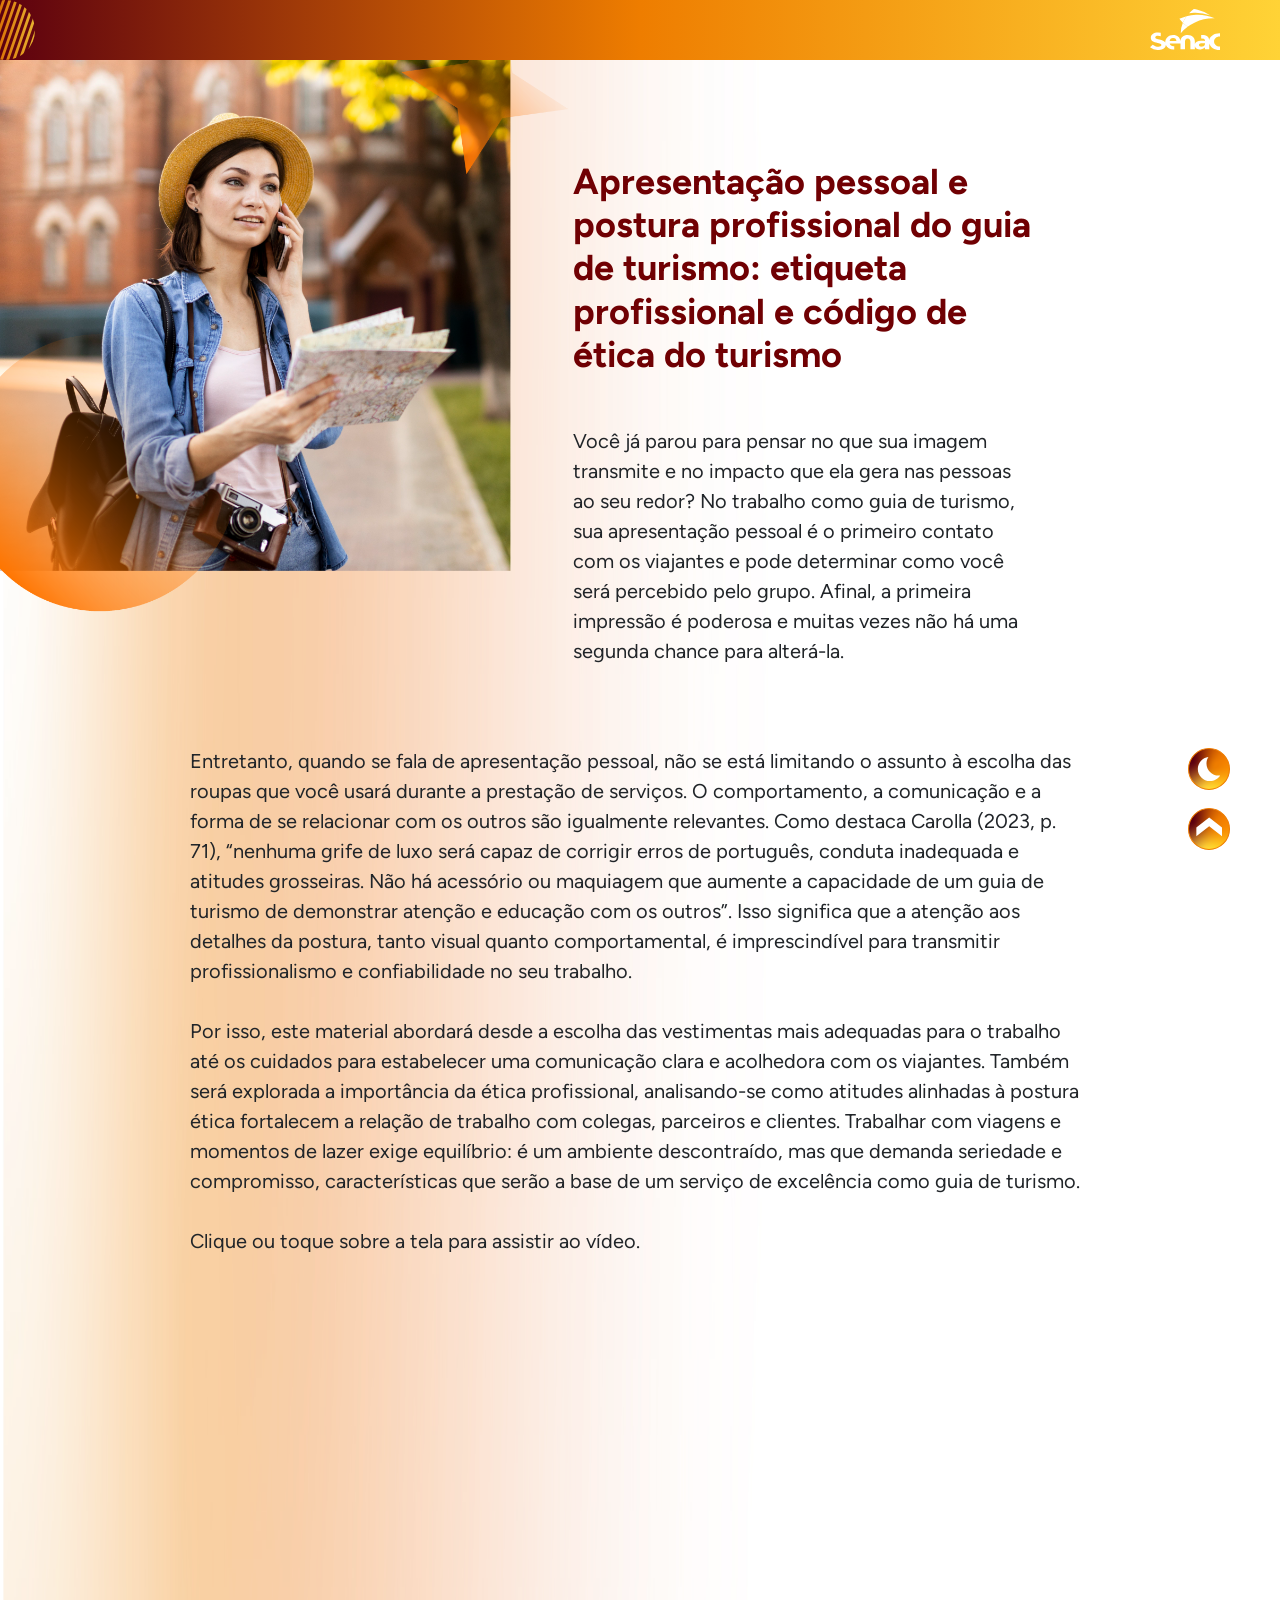
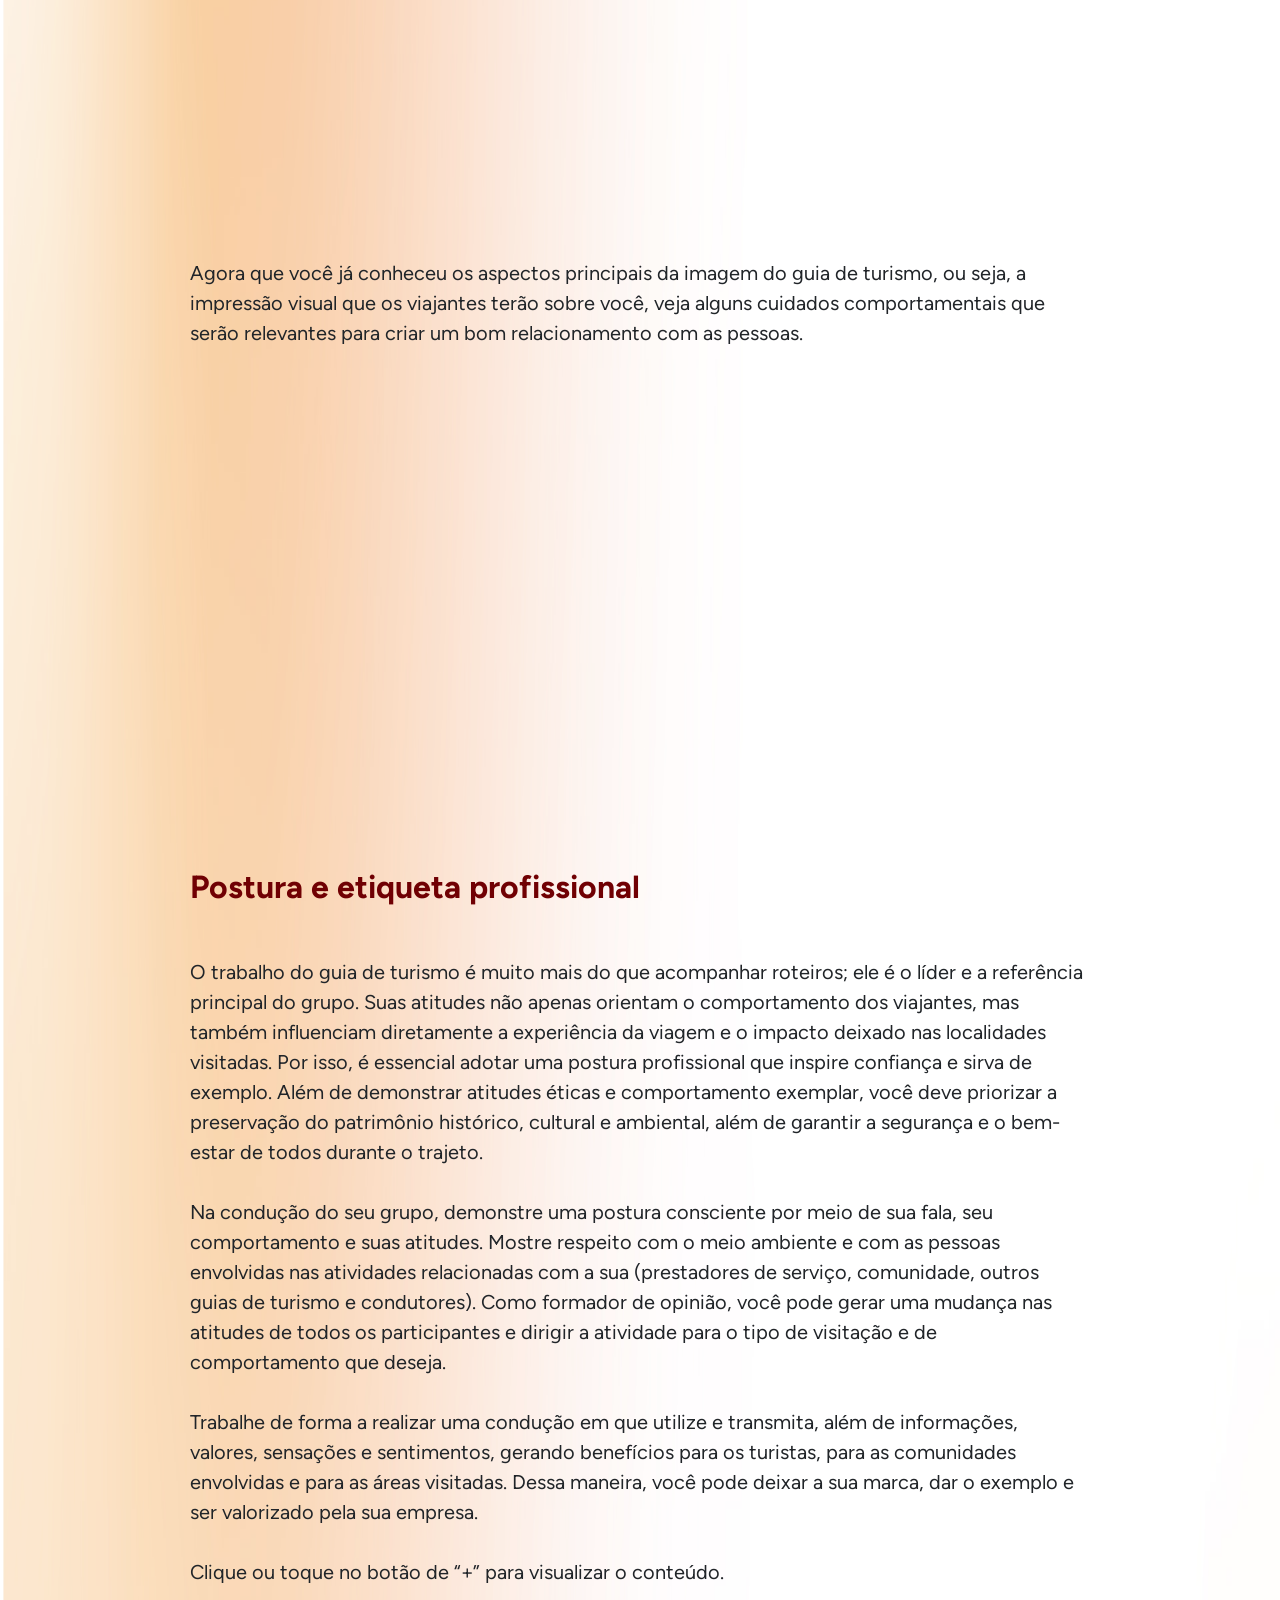
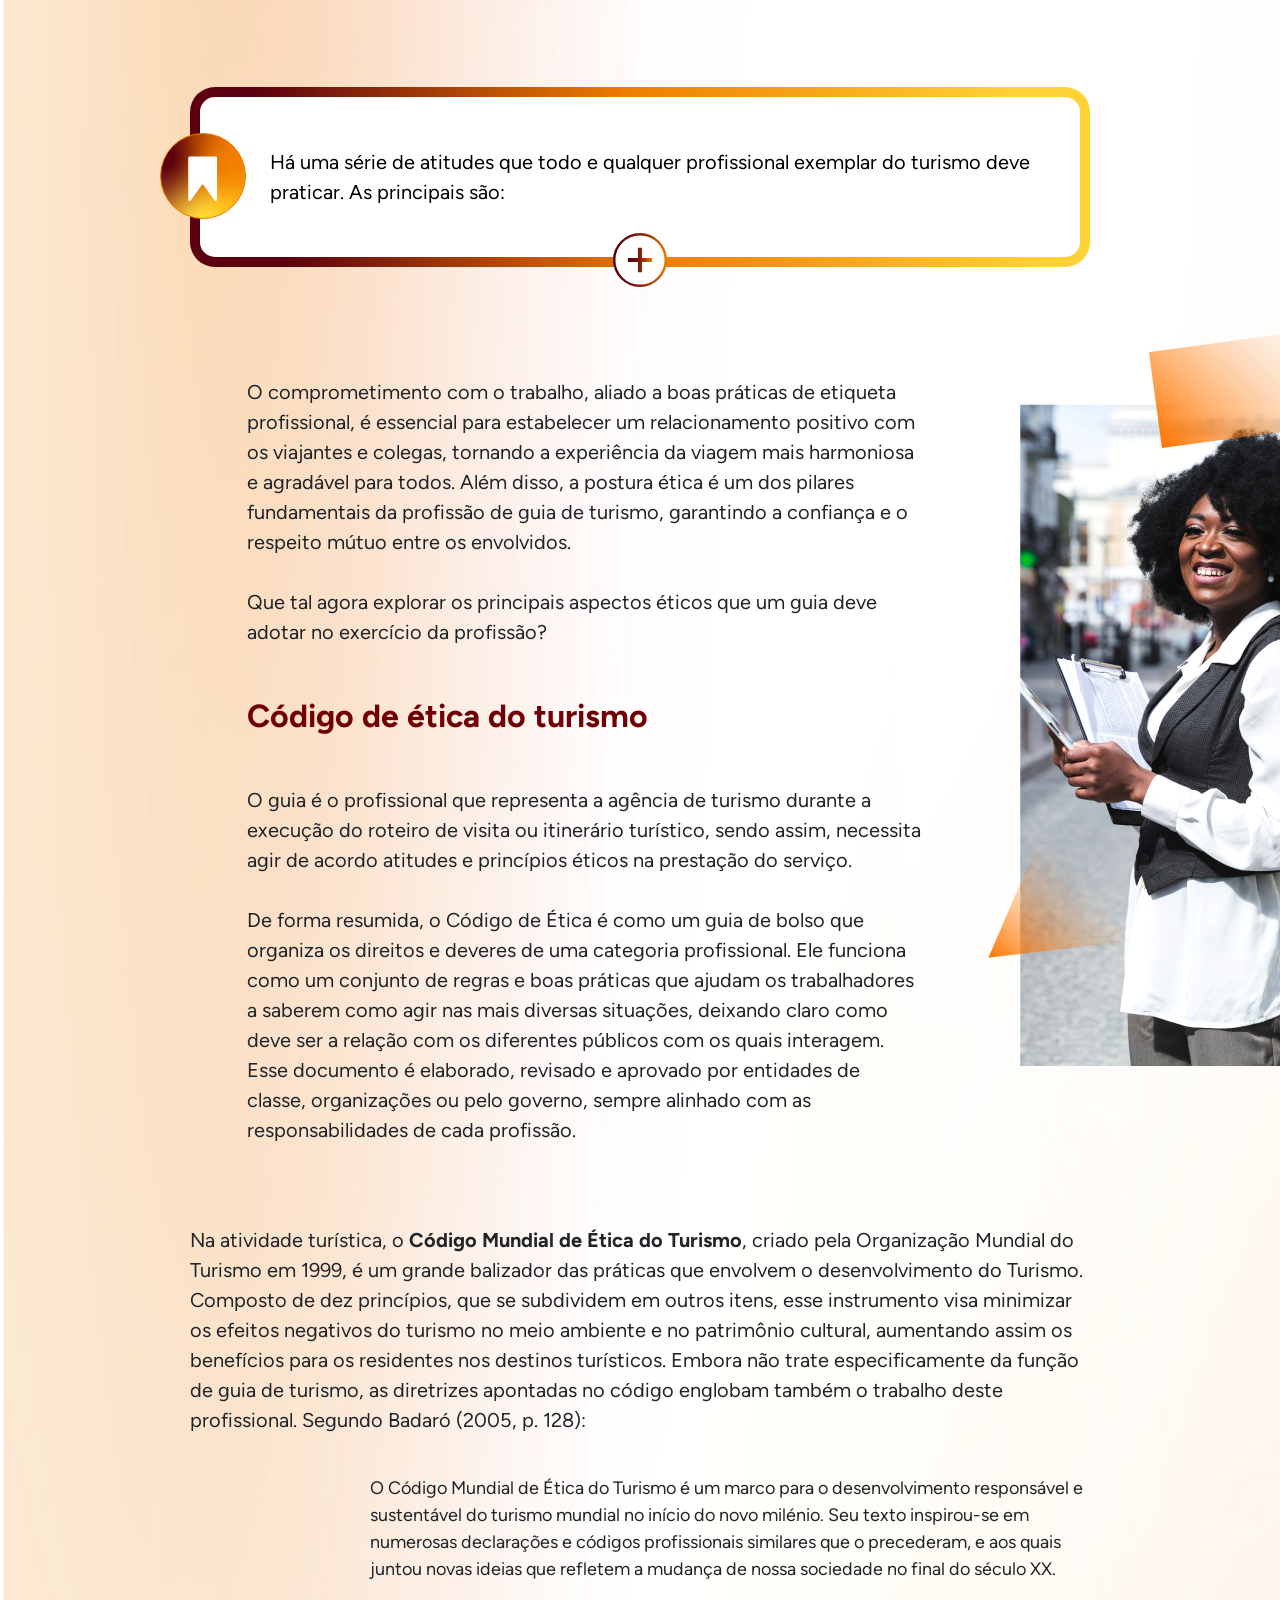
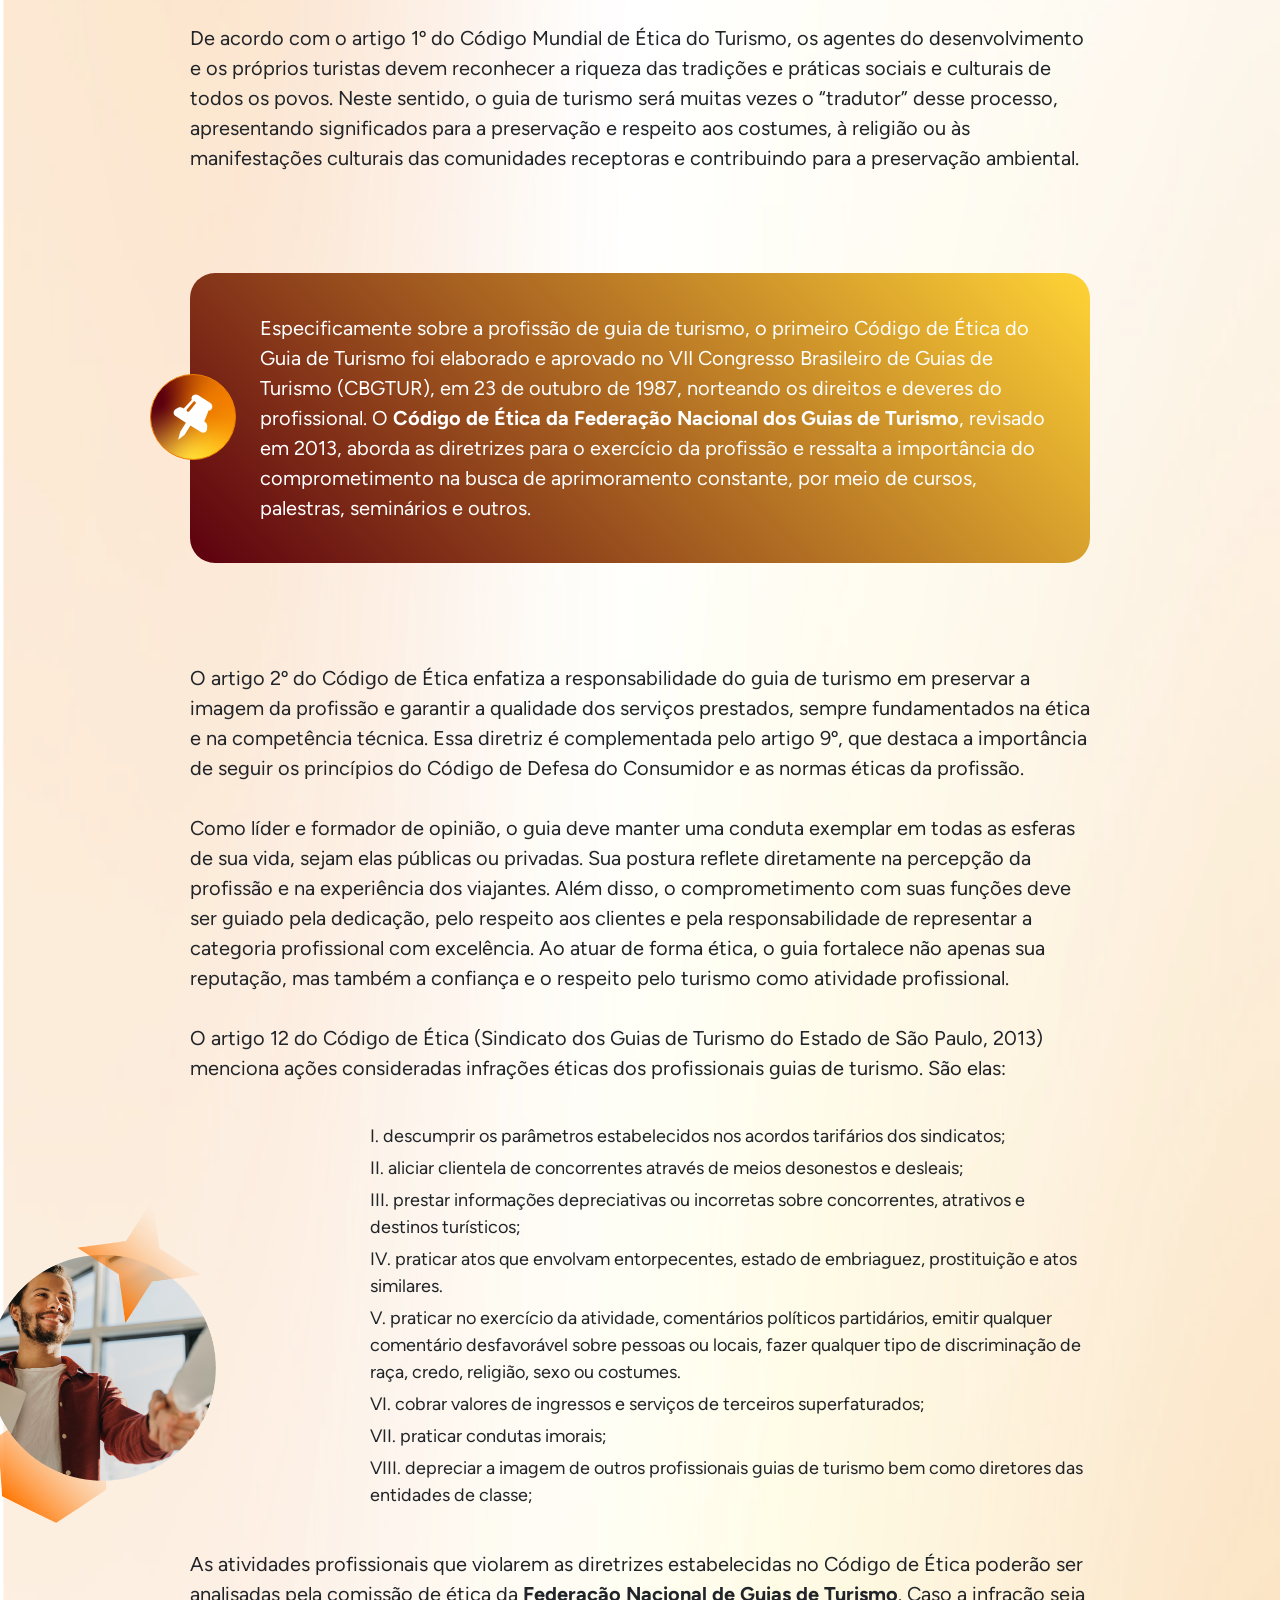
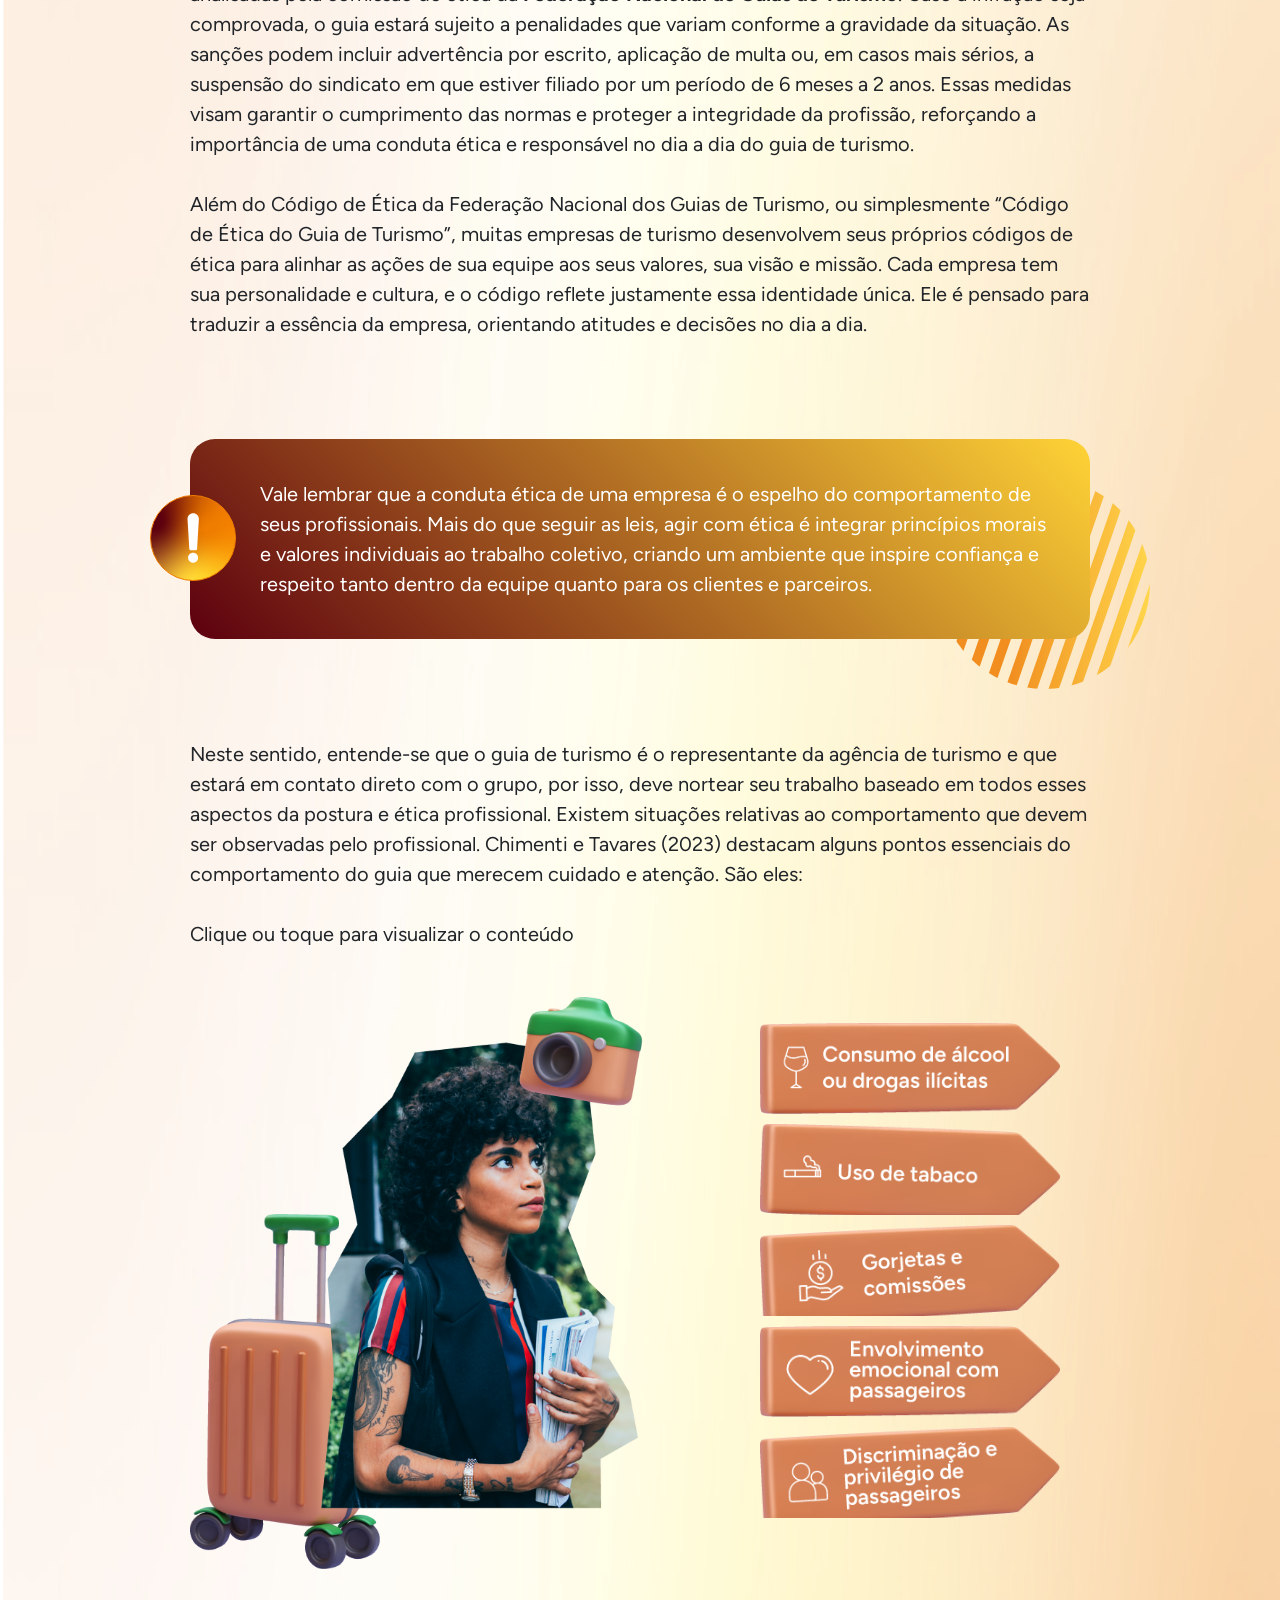
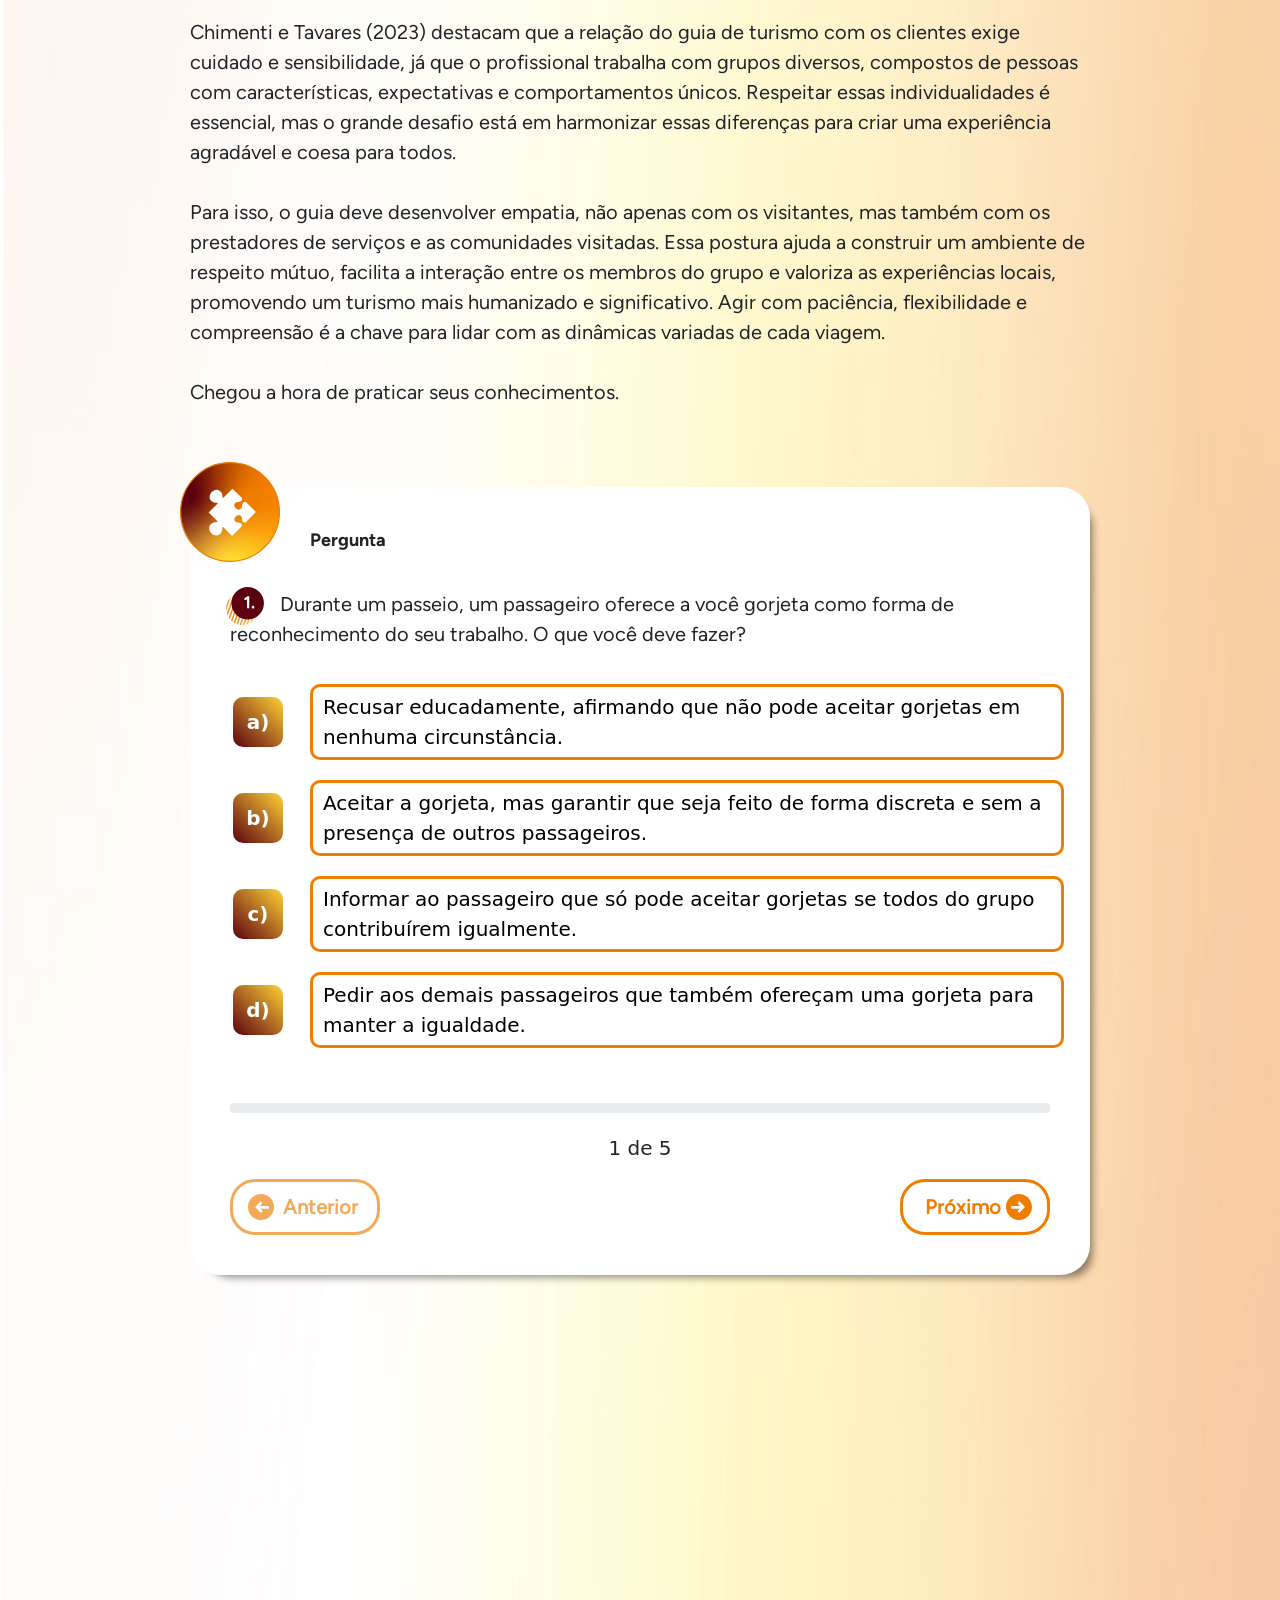
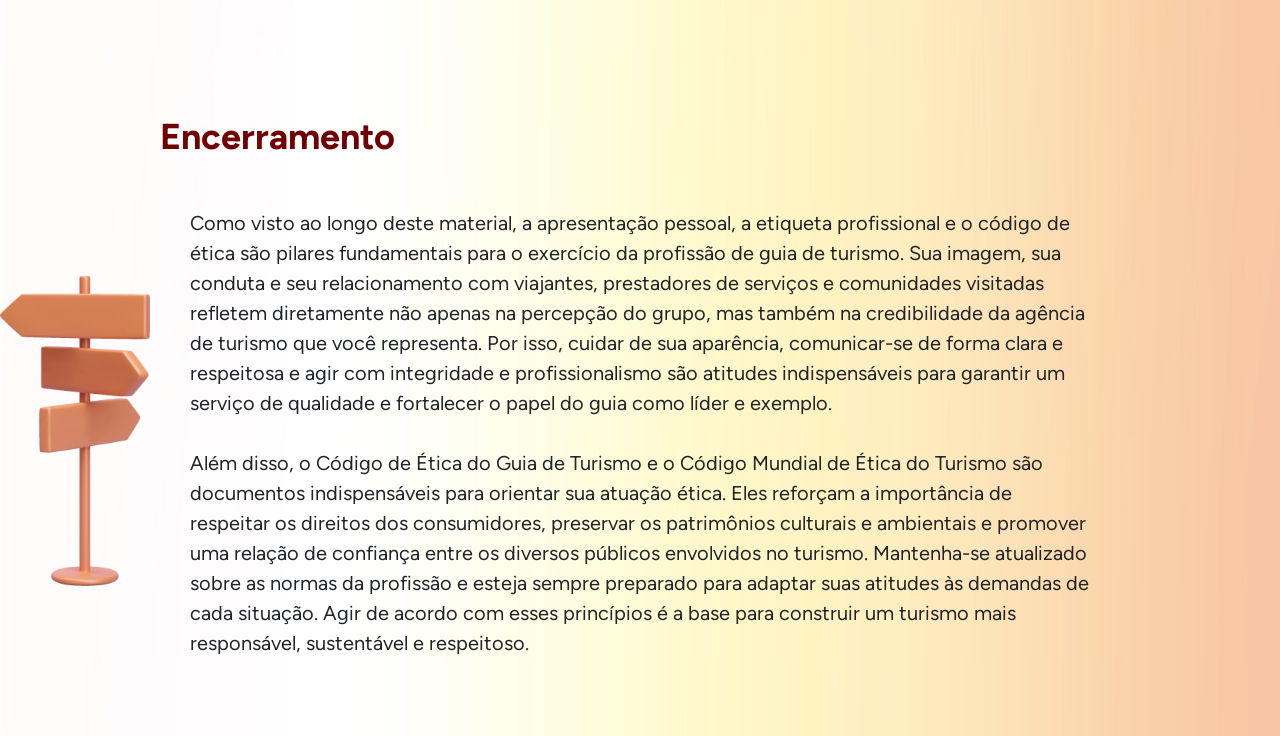
==== commit 15c33509: "ajustes conteúdo 1" ====
--- a/01_apresentacao_pessoal/index.html
+++ b/01_apresentacao_pessoal/index.html
@@ -73,7 +73,7 @@
                         <div class="container">
                             <h2 class="titulo_img_header"> Apresentação pessoal e postura profissional do guia de turismo: etiqueta profissional e código de ética do turismo </h2>
                             <p>
-                                Você já parou para pensar no que sua imagem transmite e o impacto que ela gera nas pessoas ao seu redor? No trabalho como guia de turismo, sua apresentação pessoal é o primeiro contato com os viajantes e pode determinar como você será percebido pelo grupo. Afinal, a primeira impressão é poderosa e muitas vezes não há uma segunda chance para alterá-la. 
+                                Você já parou para pensar no que sua imagem transmite e no impacto que ela gera nas pessoas ao seu redor? No trabalho como guia de turismo, sua apresentação pessoal é o primeiro contato com os viajantes e pode determinar como você será percebido pelo grupo. Afinal, a primeira impressão é poderosa e muitas vezes não há uma segunda chance para alterá-la. 
                             </p>
                             <p class="d-xl-none d-xxl-block ">
                                 Entretanto, quando se fala de apresentação pessoal, não se está limitando o assunto à escolha das roupas que você usará durante a prestação de serviços. O comportamento, a comunicação e a forma de se relacionar com os outros são igualmente relevantes. Como destaca Carolla (2023, p. 71), “nenhuma grife de luxo será capaz de corrigir erros de português, conduta inadequada e atitudes grosseiras. Não há acessório ou maquiagem que aumente a capacidade de um guia de turismo de demonstrar atenção e educação com os outros”. Isso significa que a atenção aos detalhes da postura, tanto visual quanto comportamental, é imprescindível para transmitir profissionalismo e confiabilidade no seu trabalho. 
@@ -89,8 +89,8 @@
                     <p>
                         Por isso, este material abordará desde a escolha das vestimentas mais adequadas para o trabalho até os cuidados para estabelecer uma comunicação clara e acolhedora com os viajantes. Também será explorada a importância da ética profissional, analisando-se como atitudes alinhadas à postura ética fortalecem a relação de trabalho com colegas, parceiros e clientes. Trabalhar com viagens e momentos de lazer exige equilíbrio: é um ambiente descontraído, mas que demanda seriedade e compromisso, características que serão a base de um serviço de excelência como guia de turismo. 
                     </p>
-                    <p class="no-print">Clique ou toque para ver o video.</p>
-                    <div class="ratio ratio-16x9">
+                    <p class="no-print">Clique ou toque sobre a tela para assistir ao vídeo. </p>
+                    <div class="ratio ratio-16x9 my-5 no-print">
                         <iframe src="https://www.youtube.com/embed/1DhSfseMvNk?si=jBpb_1efs-eGcRb8"
                             title="YouTube video player" frameborder="0"
                             allow="accelerometer; autoplay; clipboard-write; encrypted-media; gyroscope; picture-in-picture; web-share"
@@ -128,9 +128,9 @@
                         Agora que você já conheceu os aspectos principais da imagem do guia de turismo, ou seja, a impressão visual que os viajantes terão sobre você, veja alguns cuidados comportamentais que serão relevantes para criar um bom relacionamento com as pessoas. 
                     </p>
                 </div>
-                <div class="box-paralax paralax01">
-
-                </div>
+
+                <div class="box-paralax paralax01"></div>
+
                 <div class="container">
                     <h3>Postura e etiqueta profissional </h3>
                     <p>O trabalho do guia de turismo é muito mais do que acompanhar roteiros; ele é o líder e a referência principal do grupo. Suas atitudes não apenas orientam o comportamento dos viajantes, mas também influenciam diretamente a experiência da viagem e o impacto deixado nas localidades visitadas. Por isso, é essencial adotar uma postura profissional que inspire confiança e sirva de exemplo. Além de demonstrar atitudes éticas e comportamento exemplar, você deve priorizar a preservação do patrimônio histórico, cultural e ambiental, além de garantir a segurança e o bem-estar de todos durante o trajeto. </p>
@@ -140,9 +140,10 @@
                     <p class="no-print">Clique ou toque no botão de “+” para visualizar o conteúdo. </p>                   
                     <div class="caixa-container destaque icone exemplo borda-colorida">
                     <div class="caixa-exp">
+                        <p>Há uma série de atitudes que todo e qualquer profissional exemplar do turismo deve praticar. As principais são:</p>
                         <ul class="marcador-check">
                             <li>Atravesse as ruas e as avenidas com o seu grupo sempre na faixa de segurança, isso demonstra respeito com o trânsito local e cuidado com a segurança das pessoas. </li>
-                            <li>Nunca jogue lixo no chão e oriente o grupo para jamais fazê-lo, seja em parques, seja em hotéis ou shoppings. É importante ter esse cuidado especialmente em ônibus e outros meios de transporte, mesmo que o descarte seja de um pequeno papel amassado. Uma forma bem-educada e sutil de orientar um grupo sobre isso é oferecendo saquinhos para a colocação do lixo individual. </li>
+                            <li>Nunca jogue lixo no chão e oriente o grupo para jamais fazê-lo, seja em parques, seja em hotéis ou <i>shoppings</i>. É importante ter esse cuidado especialmente em ônibus e outros meios de transporte, mesmo que o descarte seja de um pequeno papel amassado. Uma forma bem-educada e sutil de orientar um grupo sobre isso é oferecendo saquinhos para a colocação do lixo individual. </li>
                             <li>Não conduza o grupo por locais indevidos ou proibidos e oriente todos sobre a conduta a ser adotada nas visitações. Trate bem pessoas que porventura interfiram em sua condução, moradores locais ou pessoas em situação de vulnerabilidade social. </li>
                             <li>Conheça e siga as regras de visitação dos locais pelos quais você conduzirá um grupo. Oriente-o com relação a essas regras e monitore sempre o comportamento desse grupo. </li>
                             <li>Oriente o grupo a respeitar os costumes e as manifestações culturais da localidade visitada. </li>
@@ -213,7 +214,7 @@
                     <p>O artigo 2º do Código de Ética enfatiza a responsabilidade do guia de turismo em preservar a imagem da profissão e garantir a qualidade dos serviços prestados, sempre fundamentados na ética e na competência técnica. Essa diretriz é complementada pelo artigo 9º, que destaca a importância de seguir os princípios do Código de Defesa do Consumidor e as normas éticas da profissão. </p>
                     
                     <p>Como líder e formador de opinião, o guia deve manter uma conduta exemplar em todas as esferas de sua vida, sejam elas públicas ou privadas. Sua postura reflete diretamente na percepção da profissão e na experiência dos viajantes. Além disso, o comprometimento com suas funções deve ser guiado pela dedicação, pelo respeito aos clientes e pela responsabilidade de representar a categoria profissional com excelência. Ao atuar de forma ética, o guia fortalece não apenas sua reputação, mas também a confiança e o respeito pelo turismo como atividade profissional. </p>
-                    <p>O artigo 12 do Código de Ética menciona ações consideradas infrações éticas dos profissionais guias de turismo. São elas: </p>
+                    <p>O artigo 12 do Código de Ética (Sindicato dos Guias de Turismo do Estado de São Paulo, 2013) menciona ações consideradas infrações éticas dos profissionais guias de turismo. São elas: </p>
 
                     <div class="citacao">
                         <p>I. descumprir os parâmetros estabelecidos nos acordos tarifários dos sindicatos; </p>
@@ -237,9 +238,10 @@
                         </div>
                     </div>
                     <p>
-                        Neste sentido, entende-se que o guia de turismo é o representante da agência de turismo e que estará em contato direto com o grupo, por isso, deve nortear seu trabalho baseado em todos esses aspectos da postura e ética profissional. Existem situações relativas ao comportamento que devem ser observadas pelo profissional, Chimenti e Tavares (2023) destacam alguns pontos essenciais do comportamento do guia que merecem cuidado e atenção. São eles: 
-                    </p>
-                    <div class="row box-painel-clicavel">
+                        Neste sentido, entende-se que o guia de turismo é o representante da agência de turismo e que estará em contato direto com o grupo, por isso, deve nortear seu trabalho baseado em todos esses aspectos da postura e ética profissional. Existem situações relativas ao comportamento que devem ser observadas pelo profissional. Chimenti e Tavares (2023) destacam alguns pontos essenciais do comportamento do guia que merecem cuidado e atenção. São eles: 
+                    </p>
+                    <p class="no-print">Clique ou toque para visualizar o conteúdo</p>
+                    <div class="row box-painel-clicavel my-5">
                         <div class="col-12 col-md-7">
                             <img src="img/painel_clicavel.png" class="img-painel-clicavel no-print" alt="">
                         </div>
@@ -289,7 +291,6 @@
                             </div>
                         </div>
                     </div>
-                    
                     <div class="modal fade" id="modal2" tabindex="-1" aria-labelledby="exampleModalLabel"
                         aria-hidden="true">
                         <div class="modal-dialog modal-xl">
@@ -380,9 +381,9 @@
                             </div>
                         </div>
                     </div>
-                   <p>Chimenti e Tavares (2023) destacam que a relação do guia de turismo com os clientes exige cuidado e sensibilidade, já que o profissional trabalha com grupos diversos, compostos de pessoas com características, expectativas e comportamentos únicos. Respeitar essas individualidades é essencial, mas o grande desafio está em harmonizar essas diferenças para criar uma experiência agradável e coesa para todos. </p>
-                   <p>Para isso, o guia deve desenvolver empatia, não apenas com os visitantes, mas também com os prestadores de serviços e as comunidades visitadas. Essa postura ajuda a construir um ambiente de respeito mútuo, facilita a interação entre os membros do grupo e valoriza as experiências locais, promovendo um turismo mais humanizado e significativo. Agir com paciência, flexibilidade e compreensão é a chave para lidar com as dinâmicas variadas de cada viagem. </p>
-                   <p id="quizz no-print">Chegou a hora de praticar seus conhecimentos. </p>
+                    <p>Chimenti e Tavares (2023) destacam que a relação do guia de turismo com os clientes exige cuidado e sensibilidade, já que o profissional trabalha com grupos diversos, compostos de pessoas com características, expectativas e comportamentos únicos. Respeitar essas individualidades é essencial, mas o grande desafio está em harmonizar essas diferenças para criar uma experiência agradável e coesa para todos. </p>
+                    <p>Para isso, o guia deve desenvolver empatia, não apenas com os visitantes, mas também com os prestadores de serviços e as comunidades visitadas. Essa postura ajuda a construir um ambiente de respeito mútuo, facilita a interação entre os membros do grupo e valoriza as experiências locais, promovendo um turismo mais humanizado e significativo. Agir com paciência, flexibilidade e compreensão é a chave para lidar com as dinâmicas variadas de cada viagem. </p>
+                    <p id="quizz no-print">Chegou a hora de praticar seus conhecimentos. </p>
                     <div class="box-atividade no-print">
                         <div id="app">
 
@@ -565,6 +566,8 @@
                     </div> -->
                 </div>
                 <img src="img/encerramento.png" class="float-left2 no-print" alt="">
+
+                <div class="box-paralax paralax02"></div>
 
                 <div class="container pb-5 ultimo-container">
                     <h2>Encerramento</h2>
--- a/01_apresentacao_pessoal/custom.css
+++ b/01_apresentacao_pessoal/custom.css
@@ -21,6 +21,9 @@
 }
 .paralax01{
     background-image: url('img/paralaxe.png');
+}
+.paralax02{
+    background-image: url('img/paralaxe_2.png');
 }
 /* .titulo-ativ{margin-left: 0;} */
 .float-left{
@@ -87,15 +90,30 @@
 .ultimo-container{
     padding-top: 0px;
 }
+
+.caixa-exp.aberta{
+    max-height: 2500px;
+}
+
+.citacao{
+    margin: 40px auto;
+}
+.citacao p{
+    margin: 5px 0px;
+}
+
 @media screen and (max-width: 1400px){
     .float-left2{ width: 150px;}
 }
+
 @media screen and (max-width: 1200px){
     .float-left2{ width: 100px;}
 }
+
 @media screen and (max-width: 1120px){
     .float-left2{ width: 50px;}
 }
+
 @media screen and (max-width: 1040px){
     .float-left2{ display: none;}
 }
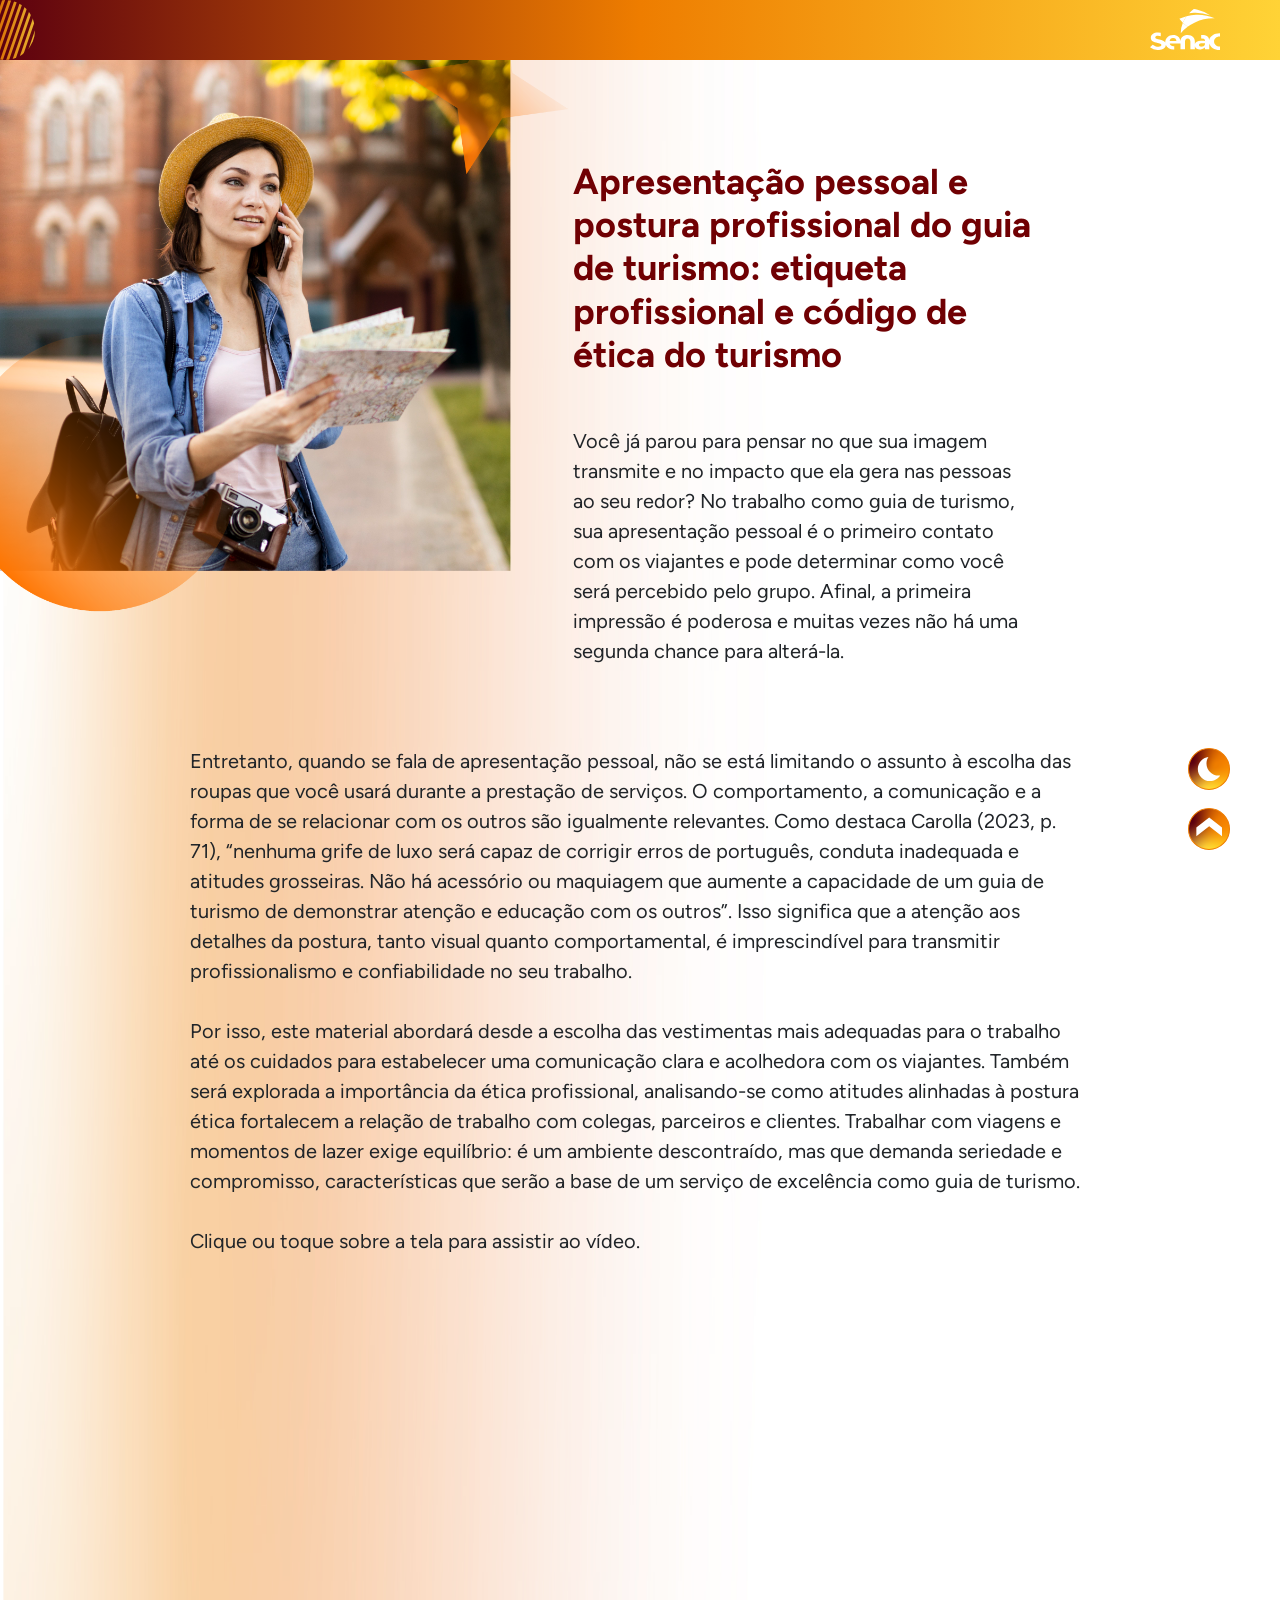
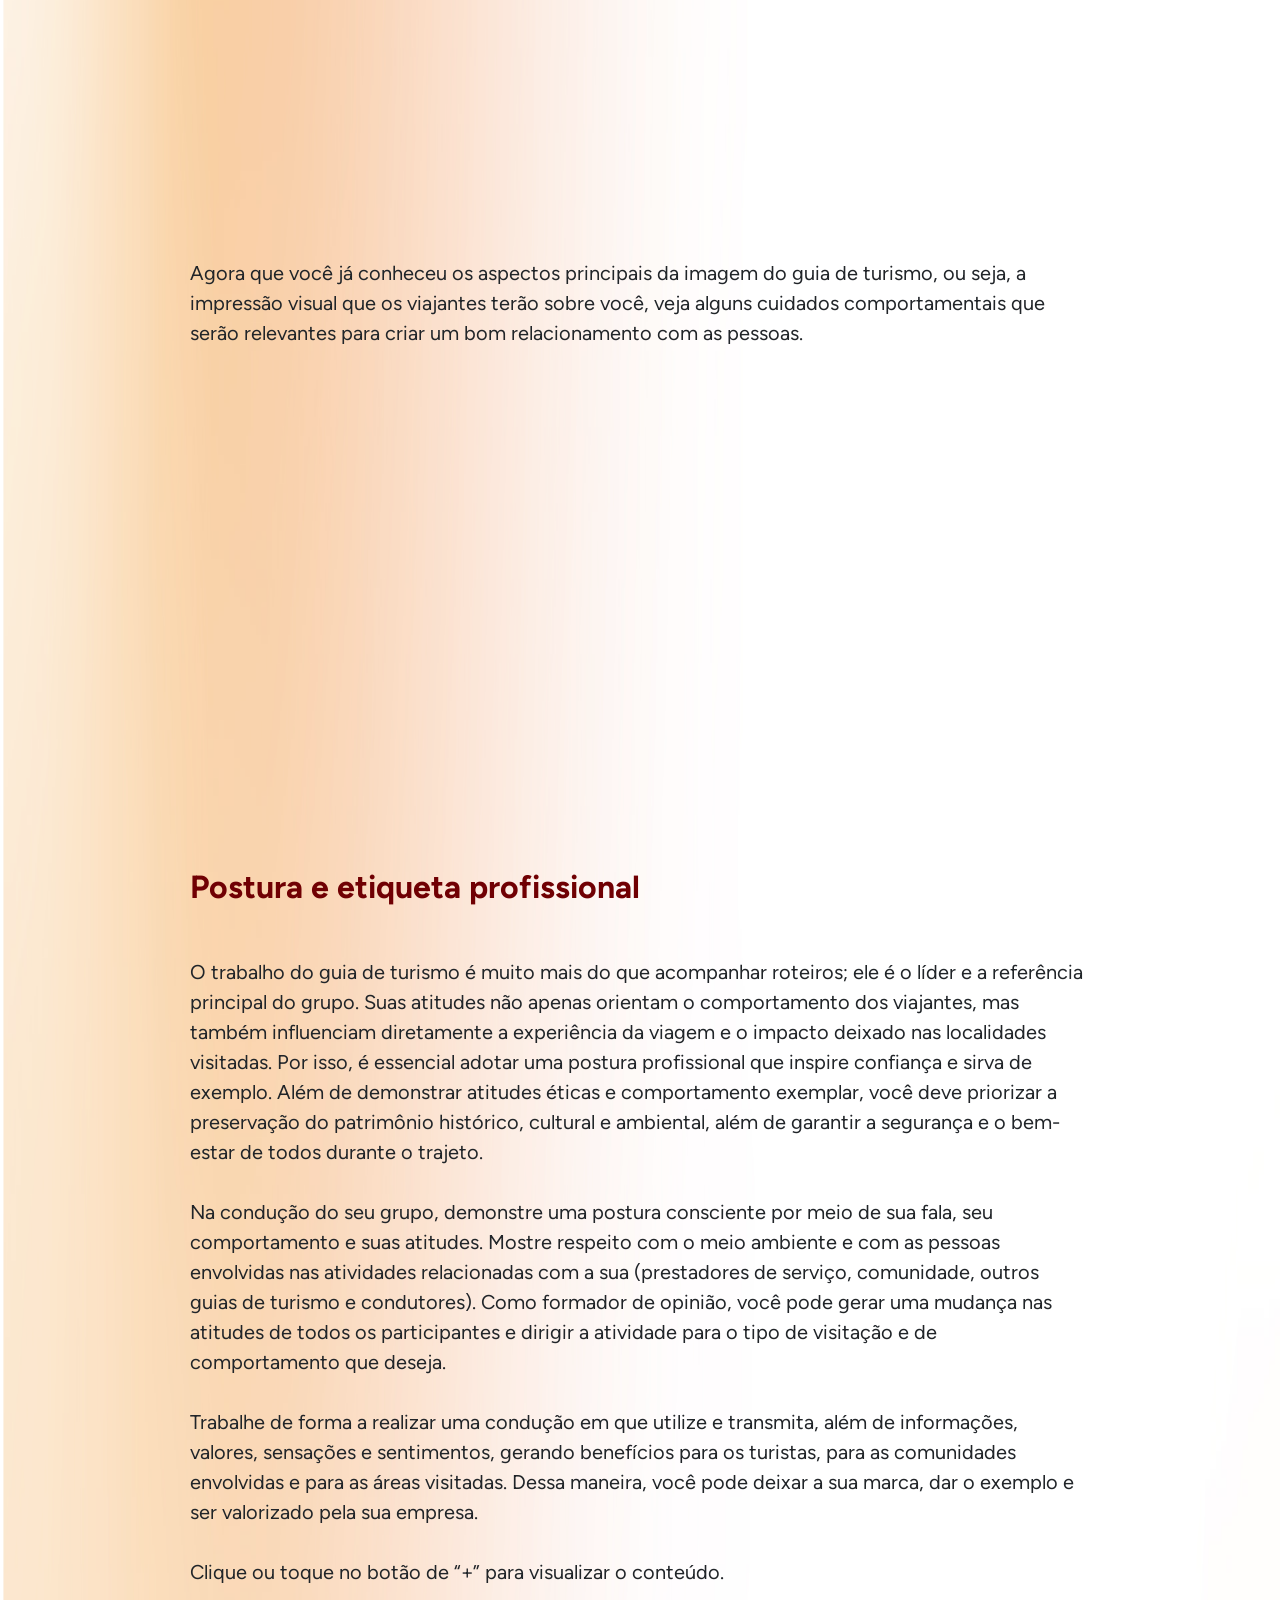
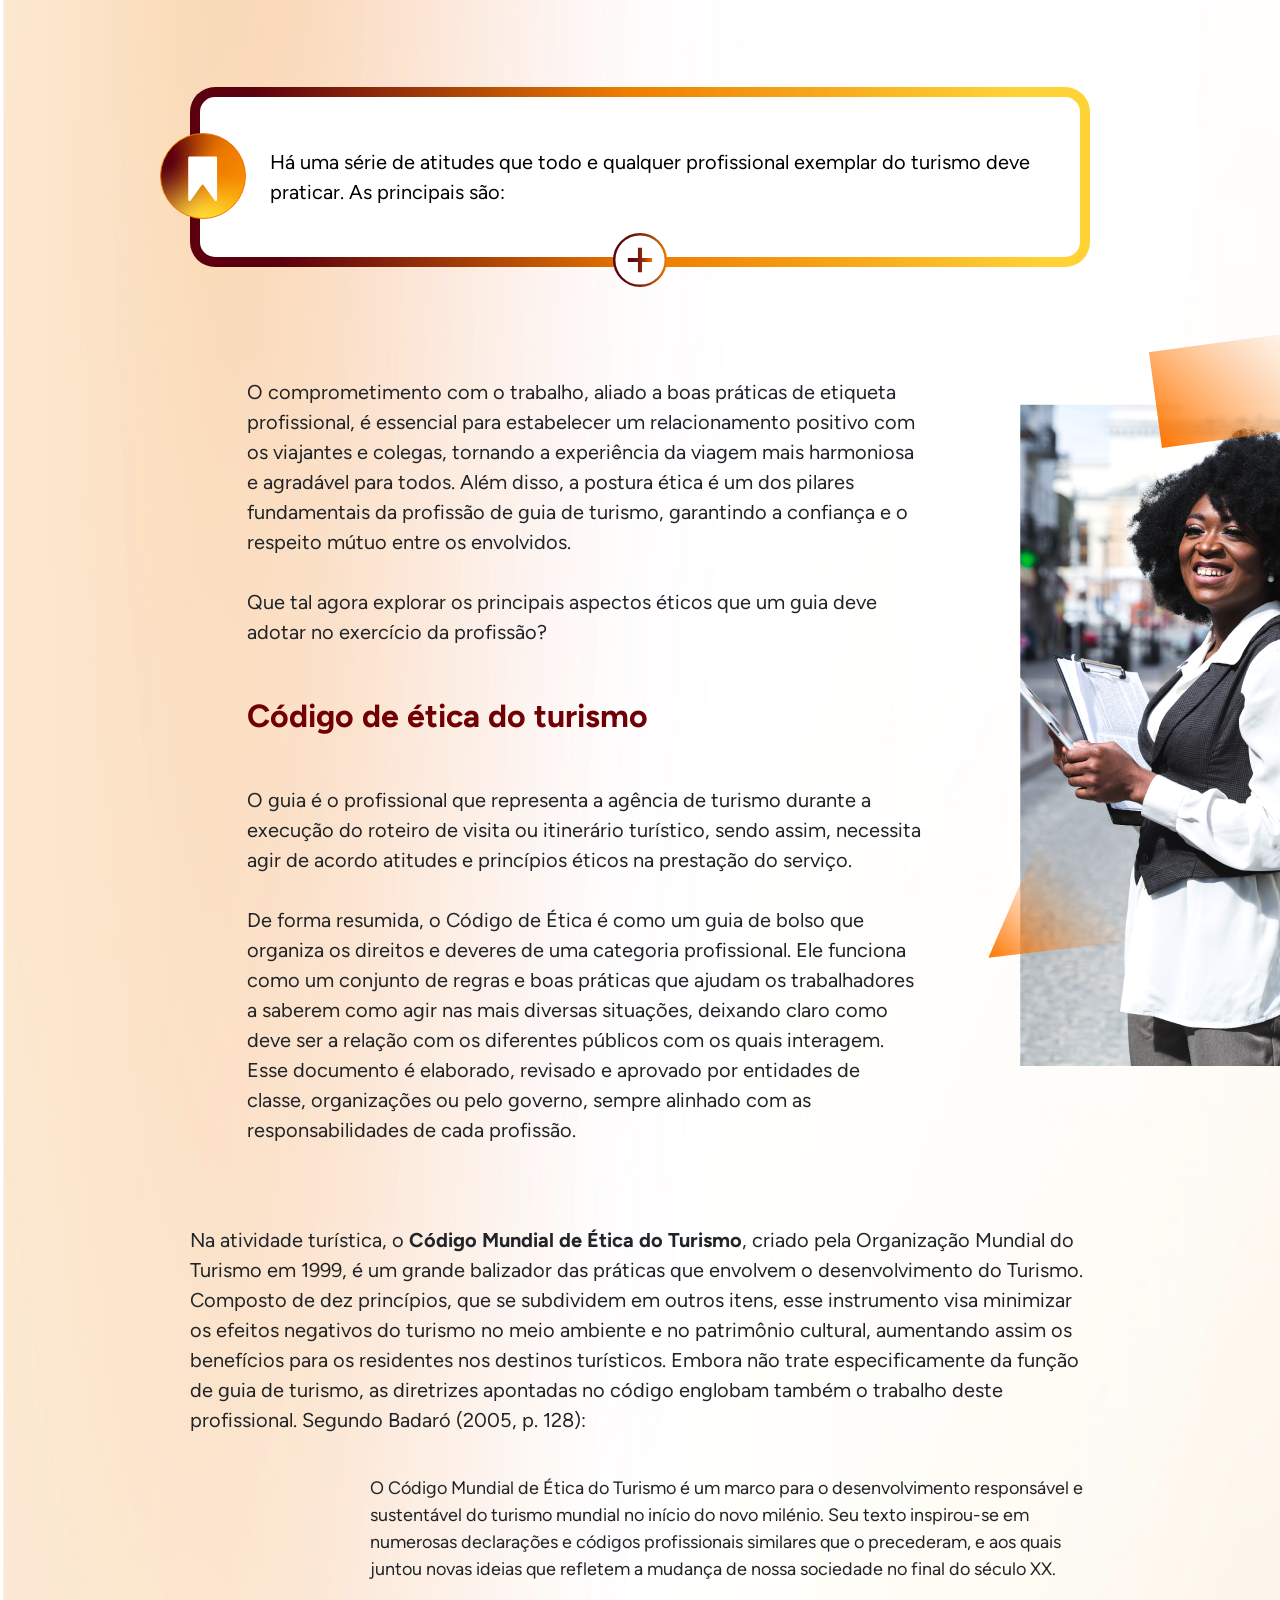
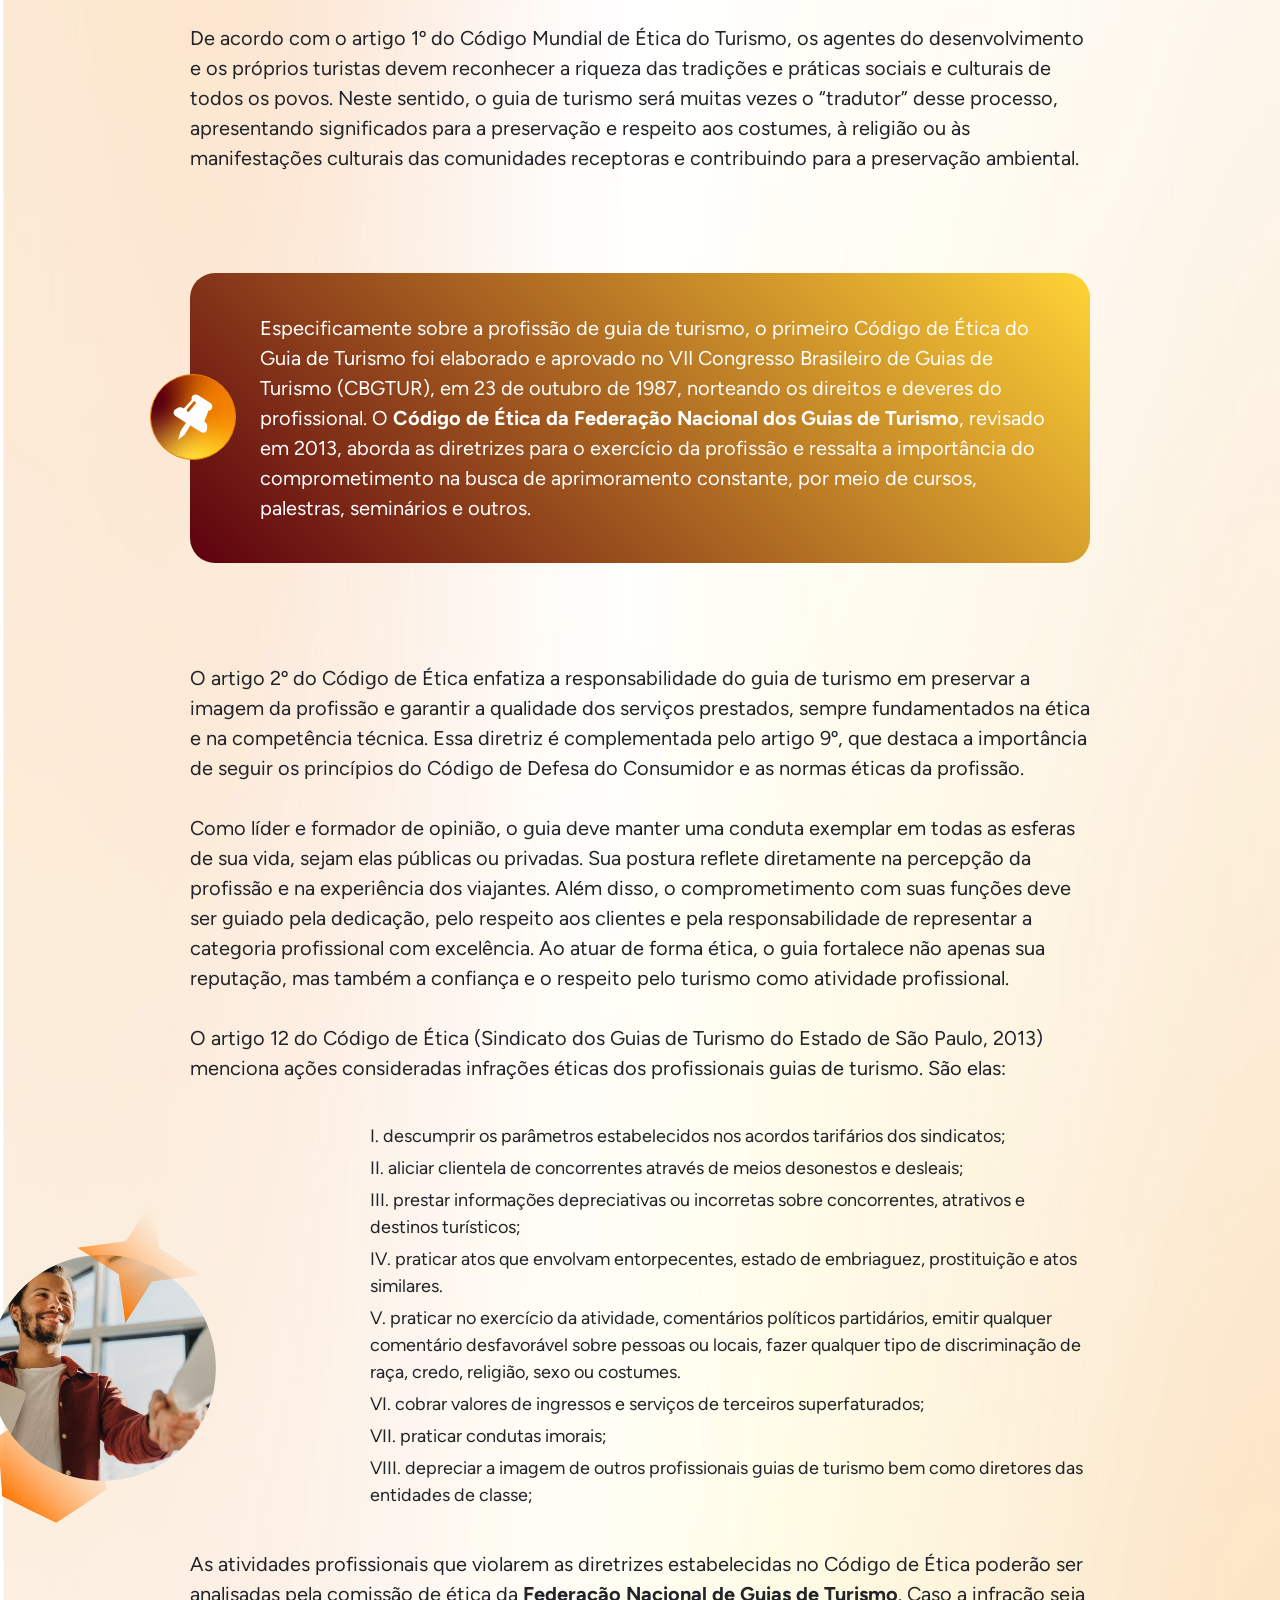
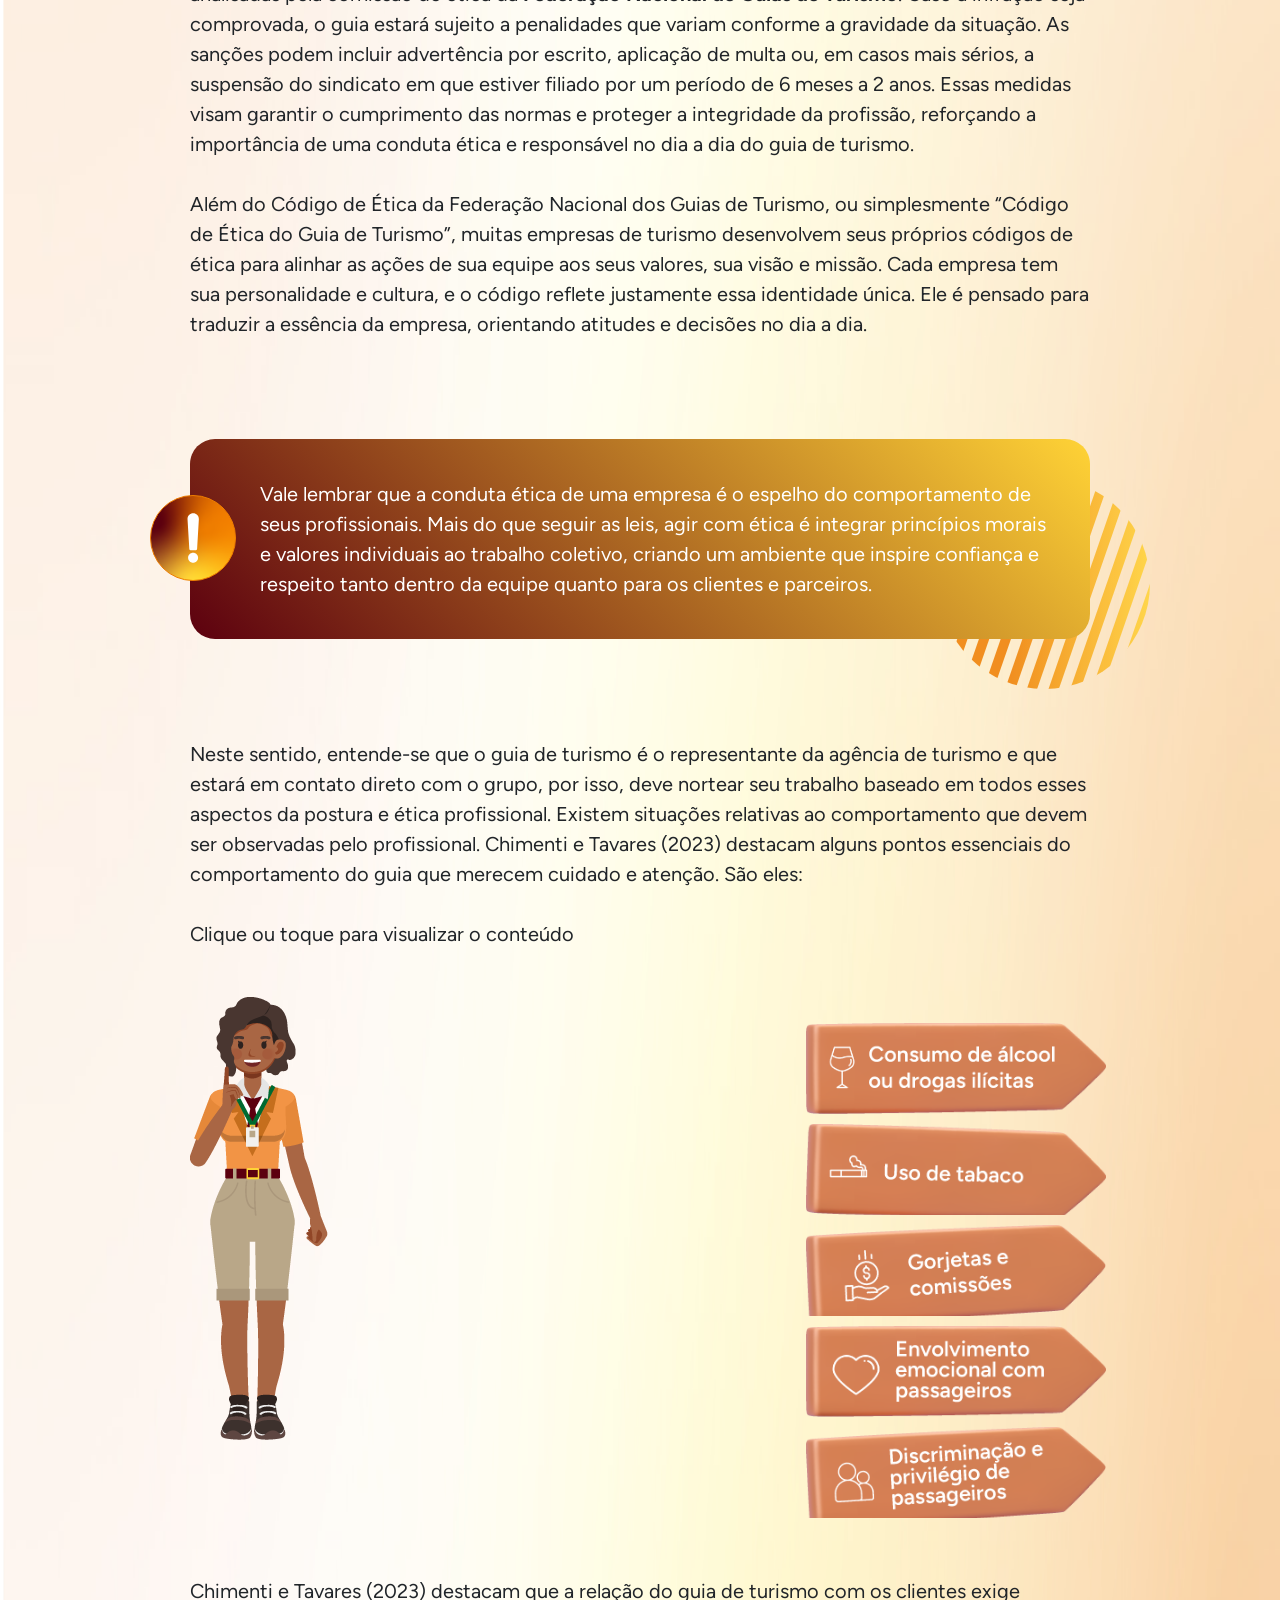
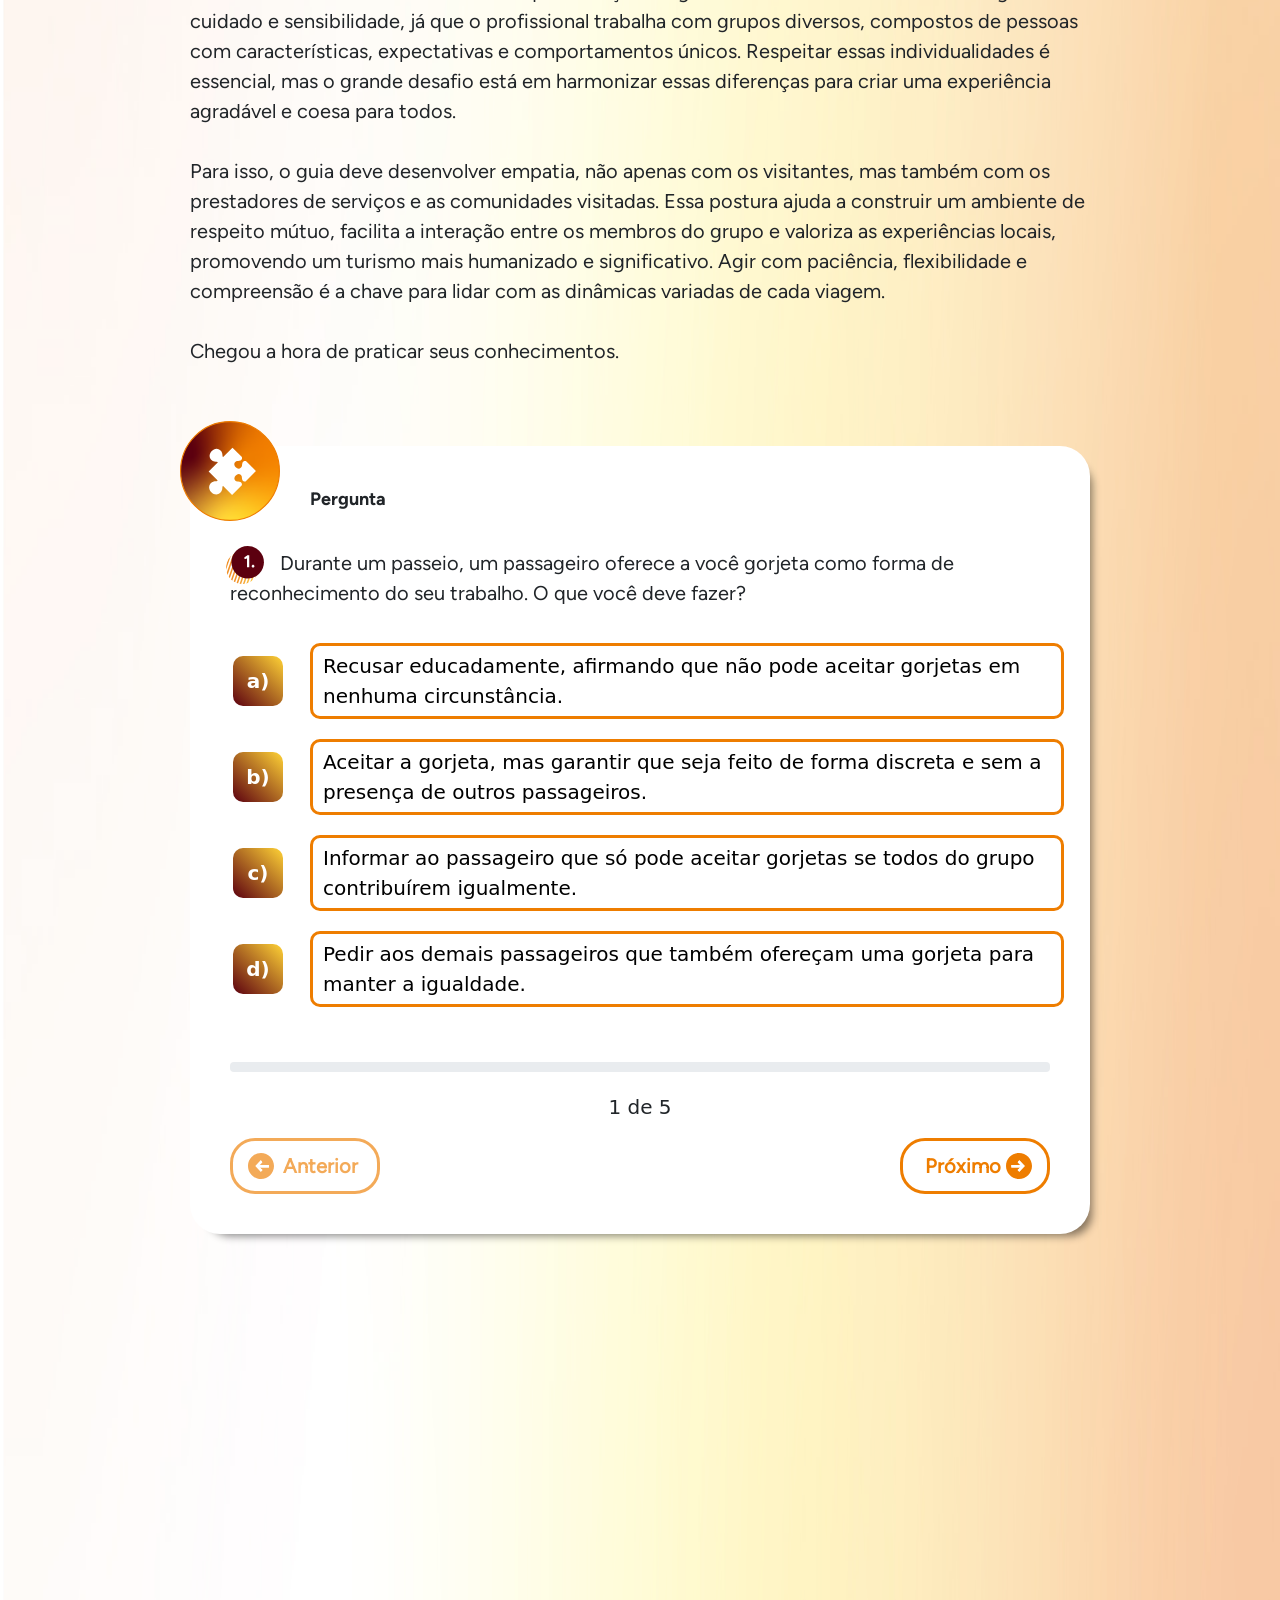
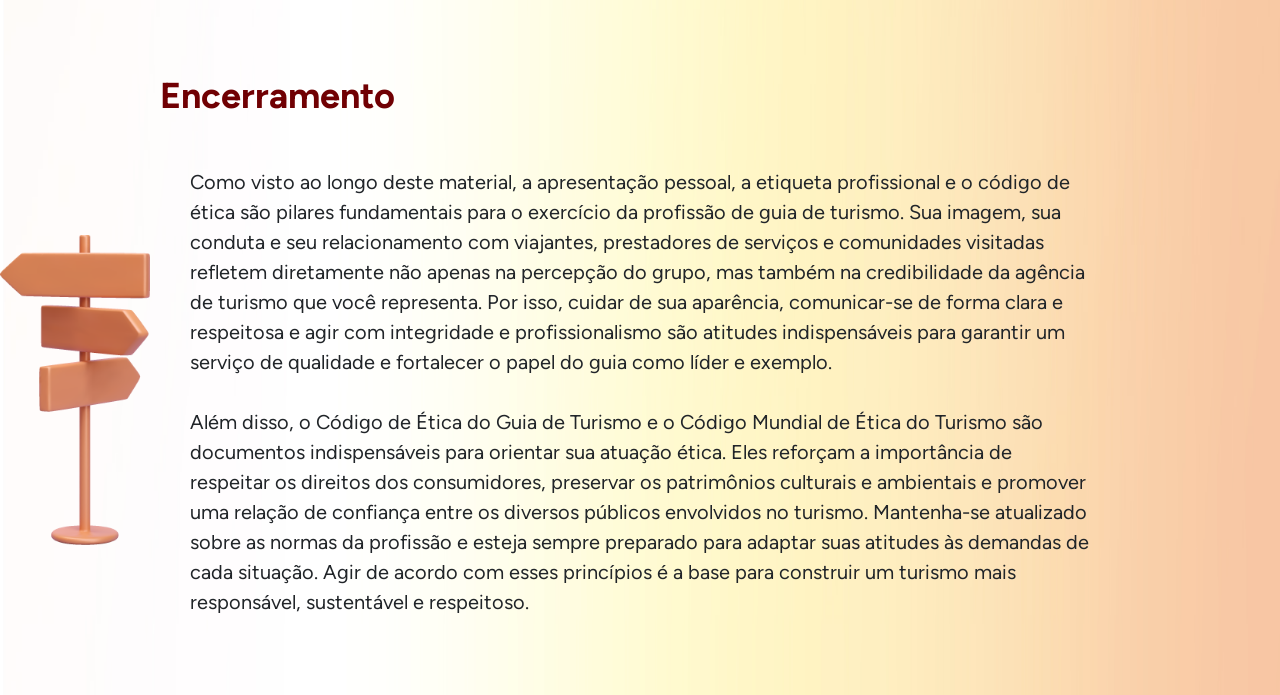
==== commit 1d1c2268: "inserção imagem" ====
--- a/01_apresentacao_pessoal/index.html
+++ b/01_apresentacao_pessoal/index.html
@@ -3,7 +3,8 @@
 
 <head>
     <!-- Inserir o tíutlo do conhecimento na tag title -->
-    <title> Apresentação pessoal e postura profissional do guia de turismo: etiqueta profissional e código de ética do turismo </title>
+    <title> Apresentação pessoal e postura profissional do guia de turismo: etiqueta profissional e código de ética do
+        turismo </title>
     <!-- Meta tags -->
     <meta charset="utf-8">
     <meta name="viewport" content="width=device-width, initial-scale=1, shrink-to-fit=no">
@@ -71,23 +72,49 @@
                     </div>
                     <div class="col-12 col-xl-5">
                         <div class="container">
-                            <h2 class="titulo_img_header"> Apresentação pessoal e postura profissional do guia de turismo: etiqueta profissional e código de ética do turismo </h2>
+                            <h2 class="titulo_img_header"> Apresentação pessoal e postura profissional do guia de
+                                turismo: etiqueta profissional e código de ética do turismo </h2>
                             <p>
-                                Você já parou para pensar no que sua imagem transmite e no impacto que ela gera nas pessoas ao seu redor? No trabalho como guia de turismo, sua apresentação pessoal é o primeiro contato com os viajantes e pode determinar como você será percebido pelo grupo. Afinal, a primeira impressão é poderosa e muitas vezes não há uma segunda chance para alterá-la. 
+                                Você já parou para pensar no que sua imagem transmite e no impacto que ela gera nas
+                                pessoas ao seu redor? No trabalho como guia de turismo, sua apresentação pessoal é o
+                                primeiro contato com os viajantes e pode determinar como você será percebido pelo grupo.
+                                Afinal, a primeira impressão é poderosa e muitas vezes não há uma segunda chance para
+                                alterá-la.
                             </p>
                             <p class="d-xl-none d-xxl-block ">
-                                Entretanto, quando se fala de apresentação pessoal, não se está limitando o assunto à escolha das roupas que você usará durante a prestação de serviços. O comportamento, a comunicação e a forma de se relacionar com os outros são igualmente relevantes. Como destaca Carolla (2023, p. 71), “nenhuma grife de luxo será capaz de corrigir erros de português, conduta inadequada e atitudes grosseiras. Não há acessório ou maquiagem que aumente a capacidade de um guia de turismo de demonstrar atenção e educação com os outros”. Isso significa que a atenção aos detalhes da postura, tanto visual quanto comportamental, é imprescindível para transmitir profissionalismo e confiabilidade no seu trabalho. 
+                                Entretanto, quando se fala de apresentação pessoal, não se está limitando o assunto à
+                                escolha das roupas que você usará durante a prestação de serviços. O comportamento, a
+                                comunicação e a forma de se relacionar com os outros são igualmente relevantes. Como
+                                destaca Carolla (2023, p. 71), “nenhuma grife de luxo será capaz de corrigir erros de
+                                português, conduta inadequada e atitudes grosseiras. Não há acessório ou maquiagem que
+                                aumente a capacidade de um guia de turismo de demonstrar atenção e educação com os
+                                outros”. Isso significa que a atenção aos detalhes da postura, tanto visual quanto
+                                comportamental, é imprescindível para transmitir profissionalismo e confiabilidade no
+                                seu trabalho.
                             </p>
                         </div>
                     </div>
                 </div>
-                
+
                 <div class="container">
                     <p class="d-xl-block d-xxl-none no-print" aria-hidden="true">
-                        Entretanto, quando se fala de apresentação pessoal, não se está limitando o assunto à escolha das roupas que você usará durante a prestação de serviços. O comportamento, a comunicação e a forma de se relacionar com os outros são igualmente relevantes. Como destaca Carolla (2023, p. 71), “nenhuma grife de luxo será capaz de corrigir erros de português, conduta inadequada e atitudes grosseiras. Não há acessório ou maquiagem que aumente a capacidade de um guia de turismo de demonstrar atenção e educação com os outros”. Isso significa que a atenção aos detalhes da postura, tanto visual quanto comportamental, é imprescindível para transmitir profissionalismo e confiabilidade no seu trabalho. 
+                        Entretanto, quando se fala de apresentação pessoal, não se está limitando o assunto à escolha
+                        das roupas que você usará durante a prestação de serviços. O comportamento, a comunicação e a
+                        forma de se relacionar com os outros são igualmente relevantes. Como destaca Carolla (2023, p.
+                        71), “nenhuma grife de luxo será capaz de corrigir erros de português, conduta inadequada e
+                        atitudes grosseiras. Não há acessório ou maquiagem que aumente a capacidade de um guia de
+                        turismo de demonstrar atenção e educação com os outros”. Isso significa que a atenção aos
+                        detalhes da postura, tanto visual quanto comportamental, é imprescindível para transmitir
+                        profissionalismo e confiabilidade no seu trabalho.
                     </p>
                     <p>
-                        Por isso, este material abordará desde a escolha das vestimentas mais adequadas para o trabalho até os cuidados para estabelecer uma comunicação clara e acolhedora com os viajantes. Também será explorada a importância da ética profissional, analisando-se como atitudes alinhadas à postura ética fortalecem a relação de trabalho com colegas, parceiros e clientes. Trabalhar com viagens e momentos de lazer exige equilíbrio: é um ambiente descontraído, mas que demanda seriedade e compromisso, características que serão a base de um serviço de excelência como guia de turismo. 
+                        Por isso, este material abordará desde a escolha das vestimentas mais adequadas para o trabalho
+                        até os cuidados para estabelecer uma comunicação clara e acolhedora com os viajantes. Também
+                        será explorada a importância da ética profissional, analisando-se como atitudes alinhadas à
+                        postura ética fortalecem a relação de trabalho com colegas, parceiros e clientes. Trabalhar com
+                        viagens e momentos de lazer exige equilíbrio: é um ambiente descontraído, mas que demanda
+                        seriedade e compromisso, características que serão a base de um serviço de excelência como guia
+                        de turismo.
                     </p>
                     <p class="no-print">Clique ou toque sobre a tela para assistir ao vídeo. </p>
                     <div class="ratio ratio-16x9 my-5 no-print">
@@ -97,35 +124,98 @@
                             allowfullscreen></iframe>
                     </div>
                     <div class="visually-hidden print">
-                        A sua apresentação e a sua organização pessoal demonstram o quanto você está comprometido com o seu trabalho. Com uma imagem positiva, você transmitirá segurança e uma sensação de tranquilidade ao grupo. Segundo Chimenti e Tavares (2013, p. 17), “o guia de turismo é umas das figuras que melhor representa a imagem coletiva do turismo. A imagem do guia saindo com seu grupo de um ônibus de excursão é tão comum no imaginário das pessoas quanto a do turista de bermuda, camisa florida, chapéu e máquina fotográfica pendurada no pescoço”. 
-                        Por ser uma das atividades que chamamos de <i>front</i>, ou seja, a profissão de guia de turismo está em contato direto com o viajante ao longo de toda a viagem, são importantes os cuidados com a sua apresentação pessoal. Começaremos falando sobre as <strong>vestimentas</strong> escolhidas para a prestação dos serviços e alguns cuidados com a <strong>higiene pessoal</strong>. 
-                        Cada empresa de turismo pode ter suas próprias exigências e preferências específicas, fornecendo uniformes ou camisetas para os profissionais. Neste caso, será mais simples a escolha, visto que você estará uniformizado conforme o padrão da empresa para os serviços. Caso não haja uniformes, verifique com a empresa quais são as restrições de vestimentas. 
-                        É interessante você ter algumas peças-chave para o trabalho profissional, como camisetas de manga curta de gola redonda e sem estampas, calçados confortáveis e calças que lhe deem uma boa mobilidade. Lembre-se de que o trabalho como guia de turismo envolve movimento, seja dentro do ônibus, seja durante as visitas ou junto aos prestadores de serviços. Algumas peças de vestuário serão importantes para que você se sinta confortável durante o trabalho. Para auxiliar você, confira algumas dicas de vestimentas de acordo com os segmentos das atividades turísticas: 
+                        <p>A sua apresentação e a sua organização pessoal demonstram o quanto você está comprometido com
+                            o seu trabalho. Com uma imagem positiva, você transmitirá segurança e uma sensação de
+                            tranquilidade ao grupo. Segundo Chimenti e Tavares (2013, p. 17), “o guia de turismo é umas
+                            das figuras que melhor representa a imagem coletiva do turismo. A imagem do guia saindo com
+                            seu grupo de um ônibus de excursão é tão comum no imaginário das pessoas quanto a do turista
+                            de bermuda, camisa florida, chapéu e máquina fotográfica pendurada no pescoço”. </p>
+                        <p>Por ser uma das atividades que chamamos de <i>front</i>, ou seja, a profissão de guia de
+                            turismo está em contato direto com o viajante ao longo de toda a viagem, são importantes os
+                            cuidados com a sua apresentação pessoal. Começaremos falando sobre as
+                            <strong>vestimentas</strong> escolhidas para a prestação dos serviços e alguns cuidados com
+                            a <strong>higiene pessoal</strong>.
+                        </p>
+                        <p>Cada empresa de turismo pode ter suas próprias exigências e preferências específicas,
+                            fornecendo uniformes ou camisetas para os profissionais. Neste caso, será mais simples a
+                            escolha, visto que você estará uniformizado conforme o padrão da empresa para os serviços.
+                            Caso não haja uniformes, verifique com a empresa quais são as restrições de vestimentas.
+                        </p>
+                        <p>É interessante você ter algumas peças-chave para o trabalho profissional, como camisetas de
+                            manga curta de gola redonda e sem estampas, calçados confortáveis e calças que lhe deem uma
+                            boa mobilidade. Lembre-se de que o trabalho como guia de turismo envolve movimento, seja
+                            dentro do ônibus, seja durante as visitas ou junto aos prestadores de serviços. Algumas
+                            peças de vestuário serão importantes para que você se sinta confortável durante o trabalho.
+                            Para auxiliar você, confira algumas dicas de vestimentas de acordo com os segmentos das
+                            atividades turísticas: </p>
                         <ul>
-                            <li><strong>Turismo em meio rural</strong>: camiseta de gola polo, calça de Tactel e tênis</li>
-                            <li>Turismo ambiental: camiseta de manga comprida, calça de Tactel e tênis</li>
-                            <li>Turismo de praia e mar: camiseta, bermuda, tênis/sandália e boné </li>
-                            <li>Turismo urbano: camiseta de gola redonda/polo, calça/bermuda e tênis </li>
+                            <li><strong>Turismo em meio rural</strong>: camiseta de gola polo, calça de Tactel e tênis
+                            </li>
+                            <li><b>Turismo ambiental</b>: camiseta de manga comprida, calça de Tactel e tênis</li>
+                            <li><b>Turismo de praia e mar</b>: camiseta, bermuda, tênis/sandália e boné </li>
+                            <li><b>Turismo urbano</b>: camiseta de gola redonda/polo, calça/bermuda e tênis </li>
                         </ul>
-                        <p>A forma de apresentação do guia de turismo pode ser ajustada de acordo com as características do grupo, as orientações da agência ou operadora e o ambiente de trabalho. É possível, inclusive, personalizar o próprio uniforme, como camisetas bordadas com o nome e a profissão de "guia de turismo", criando uma identidade visual que reflete profissionalismo. Um exemplo inspirador é a iniciativa <strong>Guias pelo Brasil</strong>, uma plataforma que conecta guias de turismo a viajantes em busca de serviços especializados. Os profissionais da plataforma desenvolveram um uniforme exclusivo para padronizar sua imagem e facilitar o reconhecimento pelos clientes. ​￼​Pesquise na internet modelos como esse e explore opções criativas que combinem funcionalidade e estilo, sempre pensando em transmitir confiança e organização. De qualquer forma, procure sempre seguir algumas regras básicas: </p>
+                        <p>A forma de apresentação do guia de turismo pode ser ajustada de acordo com as características
+                            do grupo, as orientações da agência ou operadora e o ambiente de trabalho. É possível,
+                            inclusive, personalizar o próprio uniforme, como camisetas bordadas com o nome e a profissão
+                            de "guia de turismo", criando uma identidade visual que reflete profissionalismo. Um exemplo
+                            inspirador é a iniciativa <strong>Guias pelo Brasil</strong>, uma plataforma que conecta
+                            guias de turismo a viajantes em busca de serviços especializados. Os profissionais da
+                            plataforma desenvolveram um uniforme exclusivo para padronizar sua imagem e facilitar o
+                            reconhecimento pelos clientes.</p>
+                        <p>Pesquise na internet modelos como esse e explore opções criativas que combinem funcionalidade
+                            e estilo, sempre pensando em transmitir confiança e organização. De qualquer forma, procure
+                            sempre seguir algumas regras básicas:</p>
                         <ul>
-                            <li>Evite roupas curtas ou decotadas, pois isso poderá gerar interpretações equivocadas de alguns passageiros. </li>
-                            <li>Utilize maquiagem e perfumes discretos, alguns passageiros poderão ser alérgicos e sentir-se desconfortáveis quando você se aproximar. </li>
-                            <li>Prefira acessórios discretos, tenha atenção para as quantidades e o tamanho de pulseiras, anéis, brincos e colares. </li>
-                            <li>Óculos escuros devem ser utilizados somente no ambiente externo, para proteger seus olhos dos raios solares. Em ambientes fechados, retire-os para conversar com as pessoas. </li>
-                            <li>Cuide do seu uniforme. Mantenha a sua vestimenta em sua forma original, sem customizações. </li>
-                            <li>Informe-se sobre as preferências e as restrições da empresa quanto às vestimentas (cores permitidas, tipos de calçado etc.). Isso demonstrará a sua preocupação com a imagem. </li>
-                            <li>Escolha roupas de dormir adequadas. Em situações de emergência, você poderá ser requisitado no meio da noite para atender a alguma ocorrência e talvez não tenha tempo para trocar de roupa. Por isso, escolha pijamas discretos e confortáveis. Homens não devem apresentar-se sem camisa. </li>
-                            <li>Use sempre calçados confortáveis, já que ficará o dia todo realizando atividades. Chinelos de borracha não são recomendados. </li>
-                            <li>Não esqueça o relógio de pulso, pois ele demonstra o seu cuidado e a importância que dá à pontualidade. </li>
-                            <li>O guia de turismo deve sempre portar o crachá de identificação emitido pelo Ministério do Turismo durante suas atividades. </li>
+                            <li>Evite roupas curtas ou decotadas, pois isso poderá gerar interpretações equivocadas de
+                                alguns passageiros. </li>
+                            <li>Utilize maquiagem e perfumes discretos, alguns passageiros poderão ser alérgicos e
+                                sentir-se desconfortáveis quando você se aproximar. </li>
+                            <li>Prefira acessórios discretos, tenha atenção para as quantidades e o tamanho de
+                                pulseiras, anéis, brincos e colares. </li>
+                            <li>Óculos escuros devem ser utilizados somente no ambiente externo, para proteger seus
+                                olhos dos raios solares. Em ambientes fechados, retire-os para conversar com as pessoas.
+                            </li>
+                            <li>Cuide do seu uniforme. Mantenha a sua vestimenta em sua forma original, sem
+                                customizações. </li>
+                            <li>Informe-se sobre as preferências e as restrições da empresa quanto às vestimentas (cores
+                                permitidas, tipos de calçado etc.). Isso demonstrará a sua preocupação com a imagem.
+                            </li>
+                            <li>Escolha roupas de dormir adequadas. Em situações de emergência, você poderá ser
+                                requisitado no meio da noite para atender a alguma ocorrência e talvez não tenha tempo
+                                para trocar de roupa. Por isso, escolha pijamas discretos e confortáveis. Homens não
+                                devem apresentar-se sem camisa. </li>
+                            <li>Use sempre calçados confortáveis, já que ficará o dia todo realizando atividades.
+                                Chinelos de borracha não são recomendados. </li>
+                            <li>Não esqueça o relógio de pulso, pois ele demonstra o seu cuidado e a importância que dá
+                                à pontualidade. </li>
+                            <li>O guia de turismo deve sempre portar o crachá de identificação emitido pelo Ministério
+                                do Turismo durante suas atividades. </li>
                         </ul>
-                        <p>Quando se trata de estética pessoal, o principal objetivo é transmitir uma aparência saudável e bem cuidada. Independentemente do estilo adotado, itens como cabelo, unhas, barba e maquiagem devem estar bem cuidados e causar uma impressão agradável. Além disso, o uso de desodorantes e perfumes exige equilíbrio, já que tanto a ausência quanto o excesso podem ser desconfortáveis para quem está ao redor (Carolla, 2023). </p>
-                        <p>A <strong>higiene</strong> também é um aspecto fundamental, especialmente no cuidado com a saúde bucal e capilar. Considerando que a rotina de um guia de turismo envolve movimento constante e, por vezes, esforço físico, é importante monitorar o impacto disso na transpiração e na aparência das roupas. Outra atenção essencial está no hálito: a comunicação intensa ao longo do dia pode causar odores desagradáveis devido à produção constante de saliva. Assim, é recomendado escovar os dentes com maior frequência durante o roteiro, bem como utilizar enxaguantes bucais ou balas para manter o frescor. </p>
-                        <p>Essas regras também valerão para a sua organização pessoal, o que é essencial para transmitir segurança e tranquilidade ao grupo. Um guia desorganizado pode passar uma imagem negativa e comprometer a experiência da viagem. Para evitar isso, é fundamental manter os materiais de trabalho bem-organizados, reunindo documentos em uma única pasta e destinando um local específico para eles, garantindo fácil acesso. Além disso, a bagagem deve ser enxuta, permitindo que o guia trabalhe com as mãos livres e ofereça melhor assistência ao grupo. </p>
+                        <p>Quando se trata de estética pessoal, o principal objetivo é transmitir uma aparência saudável
+                            e bem cuidada. Independentemente do estilo adotado, itens como cabelo, unhas, barba e
+                            maquiagem devem estar bem cuidados e causar uma impressão agradável. Além disso, o uso de
+                            desodorantes e perfumes exige equilíbrio, já que tanto a ausência quanto o excesso podem ser
+                            desconfortáveis para quem está ao redor (Carolla, 2023). </p>
+                        <p>A <strong>higiene</strong> também é um aspecto fundamental, especialmente no cuidado com a
+                            saúde bucal e capilar. Considerando que a rotina de um guia de turismo envolve movimento
+                            constante e, por vezes, esforço físico, é importante monitorar o impacto disso na
+                            transpiração e na aparência das roupas. Outra atenção essencial está no hálito: a
+                            comunicação intensa ao longo do dia pode causar odores desagradáveis devido à produção
+                            constante de saliva. Assim, é recomendado escovar os dentes com maior frequência durante o
+                            roteiro, bem como utilizar enxaguantes bucais ou balas para manter o frescor. </p>
+                        <p>Essas regras também valerão para a sua organização pessoal, o que é essencial para transmitir
+                            segurança e tranquilidade ao grupo. Um guia desorganizado pode passar uma imagem negativa e
+                            comprometer a experiência da viagem. Para evitar isso, é fundamental manter os materiais de
+                            trabalho bem-organizados, reunindo documentos em uma única pasta e destinando um local
+                            específico para eles, garantindo fácil acesso. Além disso, a bagagem deve ser enxuta,
+                            permitindo que o guia trabalhe com as mãos livres e ofereça melhor assistência ao grupo.
+                        </p>
                     </div>
                     <p>
-                        Agora que você já conheceu os aspectos principais da imagem do guia de turismo, ou seja, a impressão visual que os viajantes terão sobre você, veja alguns cuidados comportamentais que serão relevantes para criar um bom relacionamento com as pessoas. 
+                        Agora que você já conheceu os aspectos principais da imagem do guia de turismo, ou seja, a
+                        impressão visual que os viajantes terão sobre você, veja alguns cuidados comportamentais que
+                        serão relevantes para criar um bom relacionamento com as pessoas.
                     </p>
                 </div>
 
@@ -133,54 +223,129 @@
 
                 <div class="container">
                     <h3>Postura e etiqueta profissional </h3>
-                    <p>O trabalho do guia de turismo é muito mais do que acompanhar roteiros; ele é o líder e a referência principal do grupo. Suas atitudes não apenas orientam o comportamento dos viajantes, mas também influenciam diretamente a experiência da viagem e o impacto deixado nas localidades visitadas. Por isso, é essencial adotar uma postura profissional que inspire confiança e sirva de exemplo. Além de demonstrar atitudes éticas e comportamento exemplar, você deve priorizar a preservação do patrimônio histórico, cultural e ambiental, além de garantir a segurança e o bem-estar de todos durante o trajeto. </p>
-                    <p>Na condução do seu grupo, demonstre uma postura consciente por meio de sua fala, seu comportamento e suas atitudes. Mostre respeito com o meio ambiente e com as pessoas envolvidas nas atividades relacionadas com a sua (prestadores de serviço, comunidade, outros guias de turismo e condutores). Como formador de opinião, você pode gerar uma mudança nas atitudes de todos os participantes e dirigir a atividade para o tipo de visitação e de comportamento que deseja. </p>
-                    <p>Trabalhe de forma a realizar uma condução em que utilize e transmita, além de informações, valores, sensações e sentimentos, gerando benefícios para os turistas, para as comunidades envolvidas e para as áreas visitadas. Dessa maneira, você pode deixar a sua marca, dar o exemplo e ser valorizado pela sua empresa. </p>
-                
-                    <p class="no-print">Clique ou toque no botão de “+” para visualizar o conteúdo. </p>                   
+                    <p>O trabalho do guia de turismo é muito mais do que acompanhar roteiros; ele é o líder e a
+                        referência principal do grupo. Suas atitudes não apenas orientam o comportamento dos viajantes,
+                        mas também influenciam diretamente a experiência da viagem e o impacto deixado nas localidades
+                        visitadas. Por isso, é essencial adotar uma postura profissional que inspire confiança e sirva
+                        de exemplo. Além de demonstrar atitudes éticas e comportamento exemplar, você deve priorizar a
+                        preservação do patrimônio histórico, cultural e ambiental, além de garantir a segurança e o
+                        bem-estar de todos durante o trajeto. </p>
+                    <p>Na condução do seu grupo, demonstre uma postura consciente por meio de sua fala, seu
+                        comportamento e suas atitudes. Mostre respeito com o meio ambiente e com as pessoas envolvidas
+                        nas atividades relacionadas com a sua (prestadores de serviço, comunidade, outros guias de
+                        turismo e condutores). Como formador de opinião, você pode gerar uma mudança nas atitudes de
+                        todos os participantes e dirigir a atividade para o tipo de visitação e de comportamento que
+                        deseja. </p>
+                    <p>Trabalhe de forma a realizar uma condução em que utilize e transmita, além de informações,
+                        valores, sensações e sentimentos, gerando benefícios para os turistas, para as comunidades
+                        envolvidas e para as áreas visitadas. Dessa maneira, você pode deixar a sua marca, dar o exemplo
+                        e ser valorizado pela sua empresa. </p>
+
+                    <p class="no-print">Clique ou toque no botão de “+” para visualizar o conteúdo. </p>
                     <div class="caixa-container destaque icone exemplo borda-colorida">
-                    <div class="caixa-exp">
-                        <p>Há uma série de atitudes que todo e qualquer profissional exemplar do turismo deve praticar. As principais são:</p>
-                        <ul class="marcador-check">
-                            <li>Atravesse as ruas e as avenidas com o seu grupo sempre na faixa de segurança, isso demonstra respeito com o trânsito local e cuidado com a segurança das pessoas. </li>
-                            <li>Nunca jogue lixo no chão e oriente o grupo para jamais fazê-lo, seja em parques, seja em hotéis ou <i>shoppings</i>. É importante ter esse cuidado especialmente em ônibus e outros meios de transporte, mesmo que o descarte seja de um pequeno papel amassado. Uma forma bem-educada e sutil de orientar um grupo sobre isso é oferecendo saquinhos para a colocação do lixo individual. </li>
-                            <li>Não conduza o grupo por locais indevidos ou proibidos e oriente todos sobre a conduta a ser adotada nas visitações. Trate bem pessoas que porventura interfiram em sua condução, moradores locais ou pessoas em situação de vulnerabilidade social. </li>
-                            <li>Conheça e siga as regras de visitação dos locais pelos quais você conduzirá um grupo. Oriente-o com relação a essas regras e monitore sempre o comportamento desse grupo. </li>
-                            <li>Oriente o grupo a respeitar os costumes e as manifestações culturais da localidade visitada. </li>
-                            <li>Todos os passageiros maiores de 18 anos são livres e você deverá orientá-los sobre a realização das atividades, no entanto, nunca force ou obrigue-os a nada. Não confunda liderança com autoritarismo. </li>
-                            <li>Sempre que entrar em algum local (avião, atrativo turístico ou outro), apresente-se ao pessoal da recepção e coloque-se à disposição para ajudar no que for necessário. Isto demonstra educação e gentileza e fará com que retribuam as suas ações. </li>
-                            <li>Confira com antecedência se o transporte está no local e no horário combinados. Conduza o grupo até ele somente depois disso, principalmente em caso de muito sol e calor, chuva ou frio. Isso demonstrará preocupação com o bem-estar das pessoas. </li>
-                            <li>Ao chegar a algum local onde o grupo terá tempo livre, como um atrativo turístico ou momento para compras, marque sempre um ponto de encontro e estabeleça um horário. Além disso, instrua sobre como chegar ao local combinado. </li>
-                            <li>No momento das refeições, primeiramente acomode todos os seus passageiros e os auxilie com seus pedidos. Depois que as pessoas estiverem acomodadas, você poderá fazer a sua refeição. </li>
-                            <li>Se estiver com familiares ou amigos no grupo de viagem, cuide para que o tratamento dado a eles seja o mesmo que você dá aos demais passageiros do grupo. </li>
-                            <li>Utilize o celular apenas nos momentos necessários, como para ligações e mensagens para fornecedores ou a visualização de mapas e aplicativos relacionados à viagem. </li>
-                            <li>Tenha muito cuidado com as filas. Jamais desrespeite sua ordem ou tente beneficiar passageiros. Essa postura pode gerar situações desagradáveis com outros visitantes. Desrespeito e falta de educação não combinam com um bom profissional. Seja sempre um bom exemplo. </li>
-                            <li>Respeite as empresas concorrentes e seus profissionais, bem como colegas de trabalho que estejam conduzindo outros grupos. Nunca os deprecie ou comente sobre o seu trabalho. Também não comente sobre empreendimentos turísticos concorrentes na tentativa de supervalorizar os seus serviços e os da sua empresa. </li>
-                            <li>Não permita nenhum tipo de preconceito no seu grupo. Qualquer ato desrespeitoso ou comportamento que faça distinção de cor, raça, orientação sexual ou religião pode ser considerado crime. Dê orientações e aplique as correções necessárias para esses casos. </li>
-                            <li>Tenha muito cuidado com piadas, comentários e brincadeiras. Evite falar sobre assuntos polêmicos, como política, religião e esportes. Culturas diferentes podem envolver reações diferentes. </li>
-                            <li>Seja pontual sempre! Lembre-se de que você deve ser o exemplo e atrasar-se é uma falta de respeito com quem chega no horário combinado. Além disso, a maioria dos passeios precisa ser realizada no horário estabelecido, devido a diversos aspectos operacionais. O atraso pode resultar na perda de algum passeio ou da saída de um barco, trem, avião. Por isso, reforce desde o início da viagem a necessidade de pontualidade e as consequências da falta dela para o grupo. </li>
-                            <li>Seja sempre profissional. Não discuta assuntos operacionais na frente de passageiros e nunca exponha qualquer desentendimento dentro da equipe. Reporte problemas e reclamações diretamente à empresa. </li>
-                            <li>Procure manter sempre uma postura ereta e fale claramente, transmitindo as informações e os recados de modo que todos possam escutar. Faça contato visual com as pessoas enquanto conversa com elas. </li>
-                            <li>Seja sempre acolhedor e gentil, de forma que seus passageiros sintam que podem contar com você para o que precisarem. </li>
-                            <li>Sorria! Seja cordial, simpático e alegre, e, em todas as situações, use sempre o bom senso. </li>
-                        </ul>
-                    </div>
-                    <button class="btpluscaixa"></button>
-                    </div>
-                
+                        <div class="caixa-exp">
+                            <p>Há uma série de atitudes que todo e qualquer profissional exemplar do turismo deve
+                                praticar. As principais são:</p>
+                            <ul class="marcador-check">
+                                <li>Atravesse as ruas e as avenidas com o seu grupo sempre na faixa de segurança, isso
+                                    demonstra respeito com o trânsito local e cuidado com a segurança das pessoas. </li>
+                                <li>Nunca jogue lixo no chão e oriente o grupo para jamais fazê-lo, seja em parques,
+                                    seja em hotéis ou <i>shoppings</i>. É importante ter esse cuidado especialmente em
+                                    ônibus e outros meios de transporte, mesmo que o descarte seja de um pequeno papel
+                                    amassado. Uma forma bem-educada e sutil de orientar um grupo sobre isso é oferecendo
+                                    saquinhos para a colocação do lixo individual. </li>
+                                <li>Não conduza o grupo por locais indevidos ou proibidos e oriente todos sobre a
+                                    conduta a ser adotada nas visitações. Trate bem pessoas que porventura interfiram em
+                                    sua condução, moradores locais ou pessoas em situação de vulnerabilidade social.
+                                </li>
+                                <li>Conheça e siga as regras de visitação dos locais pelos quais você conduzirá um
+                                    grupo. Oriente-o com relação a essas regras e monitore sempre o comportamento desse
+                                    grupo. </li>
+                                <li>Oriente o grupo a respeitar os costumes e as manifestações culturais da localidade
+                                    visitada. </li>
+                                <li>Todos os passageiros maiores de 18 anos são livres e você deverá orientá-los sobre a
+                                    realização das atividades, no entanto, nunca force ou obrigue-os a nada. Não
+                                    confunda liderança com autoritarismo. </li>
+                                <li>Sempre que entrar em algum local (avião, atrativo turístico ou outro), apresente-se
+                                    ao pessoal da recepção e coloque-se à disposição para ajudar no que for necessário.
+                                    Isto demonstra educação e gentileza e fará com que retribuam as suas ações. </li>
+                                <li>Confira com antecedência se o transporte está no local e no horário combinados.
+                                    Conduza o grupo até ele somente depois disso, principalmente em caso de muito sol e
+                                    calor, chuva ou frio. Isso demonstrará preocupação com o bem-estar das pessoas.
+                                </li>
+                                <li>Ao chegar a algum local onde o grupo terá tempo livre, como um atrativo turístico ou
+                                    momento para compras, marque sempre um ponto de encontro e estabeleça um horário.
+                                    Além disso, instrua sobre como chegar ao local combinado. </li>
+                                <li>No momento das refeições, primeiramente acomode todos os seus passageiros e os
+                                    auxilie com seus pedidos. Depois que as pessoas estiverem acomodadas, você poderá
+                                    fazer a sua refeição. </li>
+                                <li>Se estiver com familiares ou amigos no grupo de viagem, cuide para que o tratamento
+                                    dado a eles seja o mesmo que você dá aos demais passageiros do grupo. </li>
+                                <li>Utilize o celular apenas nos momentos necessários, como para ligações e mensagens
+                                    para fornecedores ou a visualização de mapas e aplicativos relacionados à viagem.
+                                </li>
+                                <li>Tenha muito cuidado com as filas. Jamais desrespeite sua ordem ou tente beneficiar
+                                    passageiros. Essa postura pode gerar situações desagradáveis com outros visitantes.
+                                    Desrespeito e falta de educação não combinam com um bom profissional. Seja sempre um
+                                    bom exemplo. </li>
+                                <li>Respeite as empresas concorrentes e seus profissionais, bem como colegas de trabalho
+                                    que estejam conduzindo outros grupos. Nunca os deprecie ou comente sobre o seu
+                                    trabalho. Também não comente sobre empreendimentos turísticos concorrentes na
+                                    tentativa de supervalorizar os seus serviços e os da sua empresa. </li>
+                                <li>Não permita nenhum tipo de preconceito no seu grupo. Qualquer ato desrespeitoso ou
+                                    comportamento que faça distinção de cor, raça, orientação sexual ou religião pode
+                                    ser considerado crime. Dê orientações e aplique as correções necessárias para esses
+                                    casos. </li>
+                                <li>Tenha muito cuidado com piadas, comentários e brincadeiras. Evite falar sobre
+                                    assuntos polêmicos, como política, religião e esportes. Culturas diferentes podem
+                                    envolver reações diferentes. </li>
+                                <li>Seja pontual sempre! Lembre-se de que você deve ser o exemplo e atrasar-se é uma
+                                    falta de respeito com quem chega no horário combinado. Além disso, a maioria dos
+                                    passeios precisa ser realizada no horário estabelecido, devido a diversos aspectos
+                                    operacionais. O atraso pode resultar na perda de algum passeio ou da saída de um
+                                    barco, trem, avião. Por isso, reforce desde o início da viagem a necessidade de
+                                    pontualidade e as consequências da falta dela para o grupo. </li>
+                                <li>Seja sempre profissional. Não discuta assuntos operacionais na frente de passageiros
+                                    e nunca exponha qualquer desentendimento dentro da equipe. Reporte problemas e
+                                    reclamações diretamente à empresa. </li>
+                                <li>Procure manter sempre uma postura ereta e fale claramente, transmitindo as
+                                    informações e os recados de modo que todos possam escutar. Faça contato visual com
+                                    as pessoas enquanto conversa com elas. </li>
+                                <li>Seja sempre acolhedor e gentil, de forma que seus passageiros sintam que podem
+                                    contar com você para o que precisarem. </li>
+                                <li>Sorria! Seja cordial, simpático e alegre, e, em todas as situações, use sempre o bom
+                                    senso. </li>
+                            </ul>
+                        </div>
+                        <button class="btpluscaixa"></button>
+                    </div>
+
                 </div>
-                
+
                 <div class="row">
                     <div class="col-1 col-xl-2 d-md-none d-lg-block">
                     </div>
                     <div class="col-md-12 col-lg-8 col-xl-7">
                         <div class="container">
-                            <p>O comprometimento com o trabalho, aliado a boas práticas de etiqueta profissional, é essencial para estabelecer um relacionamento positivo com os viajantes e colegas, tornando a experiência da viagem mais harmoniosa e agradável para todos. Além disso, a postura ética é um dos pilares fundamentais da profissão de guia de turismo, garantindo a confiança e o respeito mútuo entre os envolvidos. </p>
-                            <p>Que tal agora explorar os principais aspectos éticos que um guia deve adotar no exercício da profissão? </p>
+                            <p>O comprometimento com o trabalho, aliado a boas práticas de etiqueta profissional, é
+                                essencial para estabelecer um relacionamento positivo com os viajantes e colegas,
+                                tornando a experiência da viagem mais harmoniosa e agradável para todos. Além disso, a
+                                postura ética é um dos pilares fundamentais da profissão de guia de turismo, garantindo
+                                a confiança e o respeito mútuo entre os envolvidos. </p>
+                            <p>Que tal agora explorar os principais aspectos éticos que um guia deve adotar no exercício
+                                da profissão? </p>
                             <h3>Código de ética do turismo</h3>
-                            <p>O guia é o profissional que representa a agência de turismo durante a execução do roteiro de visita ou itinerário turístico, sendo assim, necessita agir de acordo atitudes e princípios éticos na prestação do serviço. </p>
+                            <p>O guia é o profissional que representa a agência de turismo durante a execução do roteiro
+                                de visita ou itinerário turístico, sendo assim, necessita agir de acordo atitudes e
+                                princípios éticos na prestação do serviço. </p>
                             <p>
-                                De forma resumida, o Código de Ética é como um guia de bolso que organiza os direitos e deveres de uma categoria profissional. Ele funciona como um conjunto de regras e boas práticas que ajudam os trabalhadores a saberem como agir nas mais diversas situações, deixando claro como deve ser a relação com os diferentes públicos com os quais interagem. Esse documento é elaborado, revisado e aprovado por entidades de classe, organizações ou pelo governo, sempre alinhado com as responsabilidades de cada profissão. 
+                                De forma resumida, o Código de Ética é como um guia de bolso que organiza os direitos e
+                                deveres de uma categoria profissional. Ele funciona como um conjunto de regras e boas
+                                práticas que ajudam os trabalhadores a saberem como agir nas mais diversas situações,
+                                deixando claro como deve ser a relação com os diferentes públicos com os quais
+                                interagem. Esse documento é elaborado, revisado e aprovado por entidades de classe,
+                                organizações ou pelo governo, sempre alinhado com as responsabilidades de cada
+                                profissão.
                             </p>
                             <!-- <figure class="my-5">
                                 <img src="" class="img-fluid mx-auto p-2 mb-3 d-none d-md-block radius print" alt="">
@@ -200,88 +365,159 @@
 
                 <div class="container">
                     <p>
-                        Na atividade turística, o <strong>Código Mundial de Ética do Turismo</strong>, criado pela Organização Mundial do Turismo em 1999, é um grande balizador das práticas que envolvem o desenvolvimento do Turismo. Composto de dez princípios, que se subdividem em outros itens, esse instrumento visa minimizar os efeitos negativos do turismo no meio ambiente e no patrimônio cultural, aumentando assim os benefícios para os residentes nos destinos turísticos. Embora não trate especificamente da função de guia de turismo, as diretrizes apontadas no código englobam também o trabalho deste profissional. Segundo Badaró (2005, p. 128): 
+                        Na atividade turística, o <strong>Código Mundial de Ética do Turismo</strong>, criado pela
+                        Organização Mundial do Turismo em 1999, é um grande balizador das práticas que envolvem o
+                        desenvolvimento do Turismo. Composto de dez princípios, que se subdividem em outros itens, esse
+                        instrumento visa minimizar os efeitos negativos do turismo no meio ambiente e no patrimônio
+                        cultural, aumentando assim os benefícios para os residentes nos destinos turísticos. Embora não
+                        trate especificamente da função de guia de turismo, as diretrizes apontadas no código englobam
+                        também o trabalho deste profissional. Segundo Badaró (2005, p. 128):
                     </p>
                     <div class="citacao">
-                        <p>O Código Mundial de Ética do Turismo é um marco para o desenvolvimento responsável e sustentável do turismo mundial no início do novo milénio. Seu texto inspirou-se em numerosas declarações e códigos profissionais similares que o precederam, e aos quais juntou novas ideias que refletem a mudança de nossa sociedade no final do século XX. </p>
+                        <p>O Código Mundial de Ética do Turismo é um marco para o desenvolvimento responsável e
+                            sustentável do turismo mundial no início do novo milénio. Seu texto inspirou-se em numerosas
+                            declarações e códigos profissionais similares que o precederam, e aos quais juntou novas
+                            ideias que refletem a mudança de nossa sociedade no final do século XX. </p>
                     </div>
                     <p>
-                        De acordo com o artigo 1º do Código Mundial de Ética do Turismo, os agentes do desenvolvimento e os próprios turistas devem reconhecer a riqueza das tradições e práticas sociais e culturais de todos os povos. Neste sentido, o guia de turismo será muitas vezes o “tradutor” desse processo, apresentando significados para a preservação e respeito aos costumes, à religião ou às manifestações culturais das comunidades receptoras e contribuindo para a preservação ambiental. 
+                        De acordo com o artigo 1º do Código Mundial de Ética do Turismo, os agentes do desenvolvimento e
+                        os próprios turistas devem reconhecer a riqueza das tradições e práticas sociais e culturais de
+                        todos os povos. Neste sentido, o guia de turismo será muitas vezes o “tradutor” desse processo,
+                        apresentando significados para a preservação e respeito aos costumes, à religião ou às
+                        manifestações culturais das comunidades receptoras e contribuindo para a preservação ambiental.
                     </p>
                     <div class="destaque gradiente icone nota">
-                        <p>Especificamente sobre a profissão de guia de turismo, o primeiro Código de Ética do Guia de Turismo foi elaborado e aprovado no VII Congresso Brasileiro de Guias de Turismo (CBGTUR), em 23 de outubro de 1987, norteando os direitos e deveres do profissional. O <strong>Código de Ética da Federação Nacional dos Guias de Turismo</strong>, revisado em 2013, aborda as diretrizes para o exercício da profissão e ressalta a importância do comprometimento na busca de aprimoramento constante, por meio de cursos, palestras, seminários e outros. </p>
-                    </div>
-                    <p>O artigo 2º do Código de Ética enfatiza a responsabilidade do guia de turismo em preservar a imagem da profissão e garantir a qualidade dos serviços prestados, sempre fundamentados na ética e na competência técnica. Essa diretriz é complementada pelo artigo 9º, que destaca a importância de seguir os princípios do Código de Defesa do Consumidor e as normas éticas da profissão. </p>
-                    
-                    <p>Como líder e formador de opinião, o guia deve manter uma conduta exemplar em todas as esferas de sua vida, sejam elas públicas ou privadas. Sua postura reflete diretamente na percepção da profissão e na experiência dos viajantes. Além disso, o comprometimento com suas funções deve ser guiado pela dedicação, pelo respeito aos clientes e pela responsabilidade de representar a categoria profissional com excelência. Ao atuar de forma ética, o guia fortalece não apenas sua reputação, mas também a confiança e o respeito pelo turismo como atividade profissional. </p>
-                    <p>O artigo 12 do Código de Ética (Sindicato dos Guias de Turismo do Estado de São Paulo, 2013) menciona ações consideradas infrações éticas dos profissionais guias de turismo. São elas: </p>
+                        <p>Especificamente sobre a profissão de guia de turismo, o primeiro Código de Ética do Guia de
+                            Turismo foi elaborado e aprovado no VII Congresso Brasileiro de Guias de Turismo (CBGTUR),
+                            em 23 de outubro de 1987, norteando os direitos e deveres do profissional. O <strong>Código
+                                de Ética da Federação Nacional dos Guias de Turismo</strong>, revisado em 2013, aborda
+                            as diretrizes para o exercício da profissão e ressalta a importância do comprometimento na
+                            busca de aprimoramento constante, por meio de cursos, palestras, seminários e outros. </p>
+                    </div>
+                    <p>O artigo 2º do Código de Ética enfatiza a responsabilidade do guia de turismo em preservar a
+                        imagem da profissão e garantir a qualidade dos serviços prestados, sempre fundamentados na ética
+                        e na competência técnica. Essa diretriz é complementada pelo artigo 9º, que destaca a
+                        importância de seguir os princípios do Código de Defesa do Consumidor e as normas éticas da
+                        profissão. </p>
+
+                    <p>Como líder e formador de opinião, o guia deve manter uma conduta exemplar em todas as esferas de
+                        sua vida, sejam elas públicas ou privadas. Sua postura reflete diretamente na percepção da
+                        profissão e na experiência dos viajantes. Além disso, o comprometimento com suas funções deve
+                        ser guiado pela dedicação, pelo respeito aos clientes e pela responsabilidade de representar a
+                        categoria profissional com excelência. Ao atuar de forma ética, o guia fortalece não apenas sua
+                        reputação, mas também a confiança e o respeito pelo turismo como atividade profissional. </p>
+                    <p>O artigo 12 do Código de Ética (Sindicato dos Guias de Turismo do Estado de São Paulo, 2013)
+                        menciona ações consideradas infrações éticas dos profissionais guias de turismo. São elas: </p>
 
                     <div class="citacao">
                         <p>I. descumprir os parâmetros estabelecidos nos acordos tarifários dos sindicatos; </p>
                         <p>II. aliciar clientela de concorrentes através de meios desonestos e desleais; </p>
-                        <p>III. prestar informações depreciativas ou incorretas sobre concorrentes, atrativos e destinos turísticos; </p>
-                        <p>IV. praticar atos que envolvam entorpecentes, estado de embriaguez, prostituição e atos similares. </p>
-                        <p>V. praticar no exercício da atividade, comentários políticos partidários, emitir qualquer comentário desfavorável sobre pessoas ou locais, fazer qualquer tipo de discriminação de raça, credo, religião, sexo ou costumes. </p>
+                        <p>III. prestar informações depreciativas ou incorretas sobre concorrentes, atrativos e destinos
+                            turísticos; </p>
+                        <p>IV. praticar atos que envolvam entorpecentes, estado de embriaguez, prostituição e atos
+                            similares. </p>
+                        <p>V. praticar no exercício da atividade, comentários políticos partidários, emitir qualquer
+                            comentário desfavorável sobre pessoas ou locais, fazer qualquer tipo de discriminação de
+                            raça, credo, religião, sexo ou costumes. </p>
                         <p>VI. cobrar valores de ingressos e serviços de terceiros superfaturados; </p>
                         <p>VII. praticar condutas imorais; </p>
-                        <p>VIII. depreciar a imagem de outros profissionais guias de turismo bem como diretores das entidades de classe; </p>
+                        <p>VIII. depreciar a imagem de outros profissionais guias de turismo bem como diretores das
+                            entidades de classe; </p>
                     </div>
                     <p>
-                        As atividades profissionais que violarem as diretrizes estabelecidas no Código de Ética poderão ser analisadas pela comissão de ética da <strong>Federação Nacional de Guias de Turismo</strong>. Caso a infração seja comprovada, o guia estará sujeito a penalidades que variam conforme a gravidade da situação. As sanções podem incluir advertência por escrito, aplicação de multa ou, em casos mais sérios, a suspensão do sindicato em que estiver filiado por um período de 6 meses a 2 anos. Essas medidas visam garantir o cumprimento das normas e proteger a integridade da profissão, reforçando a importância de uma conduta ética e responsável no dia a dia do guia de turismo. 
+                        As atividades profissionais que violarem as diretrizes estabelecidas no Código de Ética poderão
+                        ser analisadas pela comissão de ética da <strong>Federação Nacional de Guias de
+                            Turismo</strong>. Caso a infração seja comprovada, o guia estará sujeito a penalidades que
+                        variam conforme a gravidade da situação. As sanções podem incluir advertência por escrito,
+                        aplicação de multa ou, em casos mais sérios, a suspensão do sindicato em que estiver filiado por
+                        um período de 6 meses a 2 anos. Essas medidas visam garantir o cumprimento das normas e proteger
+                        a integridade da profissão, reforçando a importância de uma conduta ética e responsável no dia a
+                        dia do guia de turismo.
                     </p>
                     <p>
-                        Além do Código de Ética da Federação Nacional dos Guias de Turismo, ou simplesmente “Código de Ética do Guia de Turismo”, muitas empresas de turismo desenvolvem seus próprios códigos de ética para alinhar as ações de sua equipe aos seus valores, sua visão e missão. Cada empresa tem sua personalidade e cultura, e o código reflete justamente essa identidade única. Ele é pensado para traduzir a essência da empresa, orientando atitudes e decisões no dia a dia. 
+                        Além do Código de Ética da Federação Nacional dos Guias de Turismo, ou simplesmente “Código de
+                        Ética do Guia de Turismo”, muitas empresas de turismo desenvolvem seus próprios códigos de ética
+                        para alinhar as ações de sua equipe aos seus valores, sua visão e missão. Cada empresa tem sua
+                        personalidade e cultura, e o código reflete justamente essa identidade única. Ele é pensado para
+                        traduzir a essência da empresa, orientando atitudes e decisões no dia a dia.
                     </p>
                     <div class="grafismo">
                         <div class="destaque gradiente icone importante">
-                            <p>Vale lembrar que a conduta ética de uma empresa é o espelho do comportamento de seus profissionais. Mais do que seguir as leis, agir com ética é integrar princípios morais e valores individuais ao trabalho coletivo, criando um ambiente que inspire confiança e respeito tanto dentro da equipe quanto para os clientes e parceiros. </p>
+                            <p>Vale lembrar que a conduta ética de uma empresa é o espelho do comportamento de seus
+                                profissionais. Mais do que seguir as leis, agir com ética é integrar princípios morais e
+                                valores individuais ao trabalho coletivo, criando um ambiente que inspire confiança e
+                                respeito tanto dentro da equipe quanto para os clientes e parceiros. </p>
                         </div>
                     </div>
                     <p>
-                        Neste sentido, entende-se que o guia de turismo é o representante da agência de turismo e que estará em contato direto com o grupo, por isso, deve nortear seu trabalho baseado em todos esses aspectos da postura e ética profissional. Existem situações relativas ao comportamento que devem ser observadas pelo profissional. Chimenti e Tavares (2023) destacam alguns pontos essenciais do comportamento do guia que merecem cuidado e atenção. São eles: 
+                        Neste sentido, entende-se que o guia de turismo é o representante da agência de turismo e que
+                        estará em contato direto com o grupo, por isso, deve nortear seu trabalho baseado em todos esses
+                        aspectos da postura e ética profissional. Existem situações relativas ao comportamento que devem
+                        ser observadas pelo profissional. Chimenti e Tavares (2023) destacam alguns pontos essenciais do
+                        comportamento do guia que merecem cuidado e atenção. São eles:
                     </p>
                     <p class="no-print">Clique ou toque para visualizar o conteúdo</p>
-                    <div class="row box-painel-clicavel my-5">
-                        <div class="col-12 col-md-7">
-                            <img src="img/painel_clicavel.png" class="img-painel-clicavel no-print" alt="">
-                        </div>
-                        <div class="col-12 col-md-5 mt-3">
+                    <div class="row box-painel-clicavel my-5 no-print">
+                        <div class="col-12 col-md-8">
+                            <img src="img/personagem_1-02.png" class="img-painel-clicavel no-print" alt="">
+                        </div>
+                        <div class="col-12 col-md-4 mt-3">
                             <!-- Button trigger modal -->
-                            <button type="button" class="botao check hvr-grow-shadow painel_clicavel_bt01" data-bs-toggle="modal"
-                            data-bs-target="#modal1" aria-label="Consumo de álcool ou drogas ilícitas">
+                            <button type="button" class="botao check hvr-grow-shadow painel_clicavel_bt01"
+                                data-bs-toggle="modal" data-bs-target="#modal1"
+                                aria-label="Consumo de álcool ou drogas ilícitas">
                             </button>
-                            <button type="button" class="botao check hvr-grow-shadow painel_clicavel_bt02" data-bs-toggle="modal"
-                                data-bs-target="#modal2" aria-label="Uso de tabaco">
+                            <button type="button" class="botao check hvr-grow-shadow painel_clicavel_bt02"
+                                data-bs-toggle="modal" data-bs-target="#modal2" aria-label="Uso de tabaco">
                             </button>
-                            <button type="button" class="botao check hvr-grow-shadow painel_clicavel_bt03" data-bs-toggle="modal"
-                                data-bs-target="#modal3" aria-label="Gorjetas e comissões">
+                            <button type="button" class="botao check hvr-grow-shadow painel_clicavel_bt03"
+                                data-bs-toggle="modal" data-bs-target="#modal3" aria-label="Gorjetas e comissões">
                             </button>
-                            <button type="button" class="botao check hvr-grow-shadow painel_clicavel_bt04" data-bs-toggle="modal"
-                                data-bs-target="#modal4" aria-label="Envolvimento emocional com passageiros">
+                            <button type="button" class="botao check hvr-grow-shadow painel_clicavel_bt04"
+                                data-bs-toggle="modal" data-bs-target="#modal4"
+                                aria-label="Envolvimento emocional com passageiros">
                             </button>
-                            <button type="button" class="botao check hvr-grow-shadow painel_clicavel_bt05" data-bs-toggle="modal"
-                                data-bs-target="#modal5" aria-label="Discriminação e privilégio de passageiros">
+                            <button type="button" class="botao check hvr-grow-shadow painel_clicavel_bt05"
+                                data-bs-toggle="modal" data-bs-target="#modal5"
+                                aria-label="Discriminação e privilégio de passageiros">
                             </button>
                         </div>
                     </div>
-                
+
                     <!-- Modal grande -->
                     <div class="modal fade" id="modal1" tabindex="-1" aria-labelledby="exampleModalLabel"
                         aria-hidden="true">
                         <div class="modal-dialog modal-xl">
                             <div class="modal-content">
                                 <div class="modal-header">
-                                    <h5 class="modal-title" id="exampleModalLabel">Consumo de álcool ou drogas ilícitas </h5>
+                                    <h5 class="modal-title" id="exampleModalLabel">Consumo de álcool ou drogas ilícitas
+                                    </h5>
                                     <button type="button" class="btn-close" data-bs-dismiss="modal"
                                         aria-label="Close"></button>
                                 </div>
                                 <div class="modal-body">
                                     <div class="container">
-                                        <p>Pelo fato de certas substâncias serem ilegais no Brasil, não se recomenda o seu uso em qualquer circunstância. Entretanto, mesmo em países que permitam o uso de drogas, o guia jamais deverá utilizá-las durante a prestação de serviços. O guia de turismo jamais deve ficar alcoolizado ou consumir algum tipo de droga ilícita durante uma viagem. Acidentes e incidentes podem ocorrer a qualquer momento e o guia será requisitado para interceder. Se estiver alcoolizado ou sob efeito de drogas, não estará apto para tal e, assim, pode perder sua credibilidade e o respeito do grupo. </p>
-                                        <p>Por mais inofensivo que o consumo apenas socialmente de uma bebida alcoólica possa parecer, evite-o, mesmo que seja em baixas quantidades. Um copo apenas de bebida alcoólica pode ser interpretado como uma quantidade muito maior quando o fato for relatado posteriormente por algum passageiro, e alguma manifestação alegre ou risada mais despachada pode ser interpretada como sintoma de embriaguez. </p>
-                                        <p>Consumir bebidas alcoólicas no trabalho, especialmente quando se é responsável por menores desacompanhados, pode ser um problema grave. Mesmo que você conheça seus limites, não há motivos que justifiquem consumir álcool enquanto trabalha. Além disso, jamais compre bebidas alcoólicas para passageiros menores de idade. Você agirá contra a lei. </p>
-
-                                        
+                                        <p>Pelo fato de certas substâncias serem ilegais no Brasil, não se recomenda o
+                                            seu uso em qualquer circunstância. Entretanto, mesmo em países que permitam
+                                            o uso de drogas, o guia jamais deverá utilizá-las durante a prestação de
+                                            serviços. O guia de turismo jamais deve ficar alcoolizado ou consumir algum
+                                            tipo de droga ilícita durante uma viagem. Acidentes e incidentes podem
+                                            ocorrer a qualquer momento e o guia será requisitado para interceder. Se
+                                            estiver alcoolizado ou sob efeito de drogas, não estará apto para tal e,
+                                            assim, pode perder sua credibilidade e o respeito do grupo. </p>
+                                        <p>Por mais inofensivo que o consumo apenas socialmente de uma bebida alcoólica
+                                            possa parecer, evite-o, mesmo que seja em baixas quantidades. Um copo apenas
+                                            de bebida alcoólica pode ser interpretado como uma quantidade muito maior
+                                            quando o fato for relatado posteriormente por algum passageiro, e alguma
+                                            manifestação alegre ou risada mais despachada pode ser interpretada como
+                                            sintoma de embriaguez. </p>
+                                        <p>Consumir bebidas alcoólicas no trabalho, especialmente quando se é
+                                            responsável por menores desacompanhados, pode ser um problema grave. Mesmo
+                                            que você conheça seus limites, não há motivos que justifiquem consumir
+                                            álcool enquanto trabalha. Além disso, jamais compre bebidas alcoólicas para
+                                            passageiros menores de idade. Você agirá contra a lei. </p>
+
+
                                     </div>
                                     <div class="modal-footer">
                                         <button type="button" class="botao hvr-grow-shadow"
@@ -296,13 +532,17 @@
                         <div class="modal-dialog modal-xl">
                             <div class="modal-content">
                                 <div class="modal-header">
-                                    <h5 class="modal-title" id="exampleModalLabel">Uso de tabaco (cigarro, charuto, cachimbo) </h5>
+                                    <h5 class="modal-title" id="exampleModalLabel">Uso de tabaco (cigarro, charuto,
+                                        cachimbo) </h5>
                                     <button type="button" class="btn-close" data-bs-dismiss="modal"
                                         aria-label="Close"></button>
                                 </div>
                                 <div class="modal-body">
                                     <div class="container">
-                                        <p>O uso de tabaco deve ser evitado na presença de passageiros. Muitos turistas não gostam do cheiro de cigarro ou da fumaça, ou ainda se posicionam contrariamente ao tabagismo. Procure usar tabaco somente quando estiver distante do grupo. </p>
+                                        <p>O uso de tabaco deve ser evitado na presença de passageiros. Muitos turistas
+                                            não gostam do cheiro de cigarro ou da fumaça, ou ainda se posicionam
+                                            contrariamente ao tabagismo. Procure usar tabaco somente quando estiver
+                                            distante do grupo. </p>
                                     </div>
                                     <div class="modal-footer">
                                         <button type="button" class="botao hvr-grow-shadow"
@@ -323,9 +563,27 @@
                                 </div>
                                 <div class="modal-body">
                                     <div class="container">
-                                        <p>Alguns passageiros, em reconhecimento ao trabalho do guia de turismo, oferecem-lhe valores em dinheiro, os chamados “caixinhas”. Verifique antecipadamente se existe alguma regra de sua empresa com relação a isso. Caso não haja, sugere-se a sua recusa, com agradecimentos pelo carinho e com explicações sobre já receber pelo seu trabalho. No entanto, essa prática não é vetada, desde que seja espontânea por parte do grupo. Evite sugerir aos passageiros a “caixinha” para guias e motoristas. Se o reconhecimento vier em forma de presentes, retribua com muita gentileza e simpatia. </p>
-                                        <p>Além disso, no trabalho de guia de turismo, é comum receber comissões por serviços consumidos pelos passageiros, como ingressos para atrações turísticas ou refeições em restaurantes. No entanto, é fundamental agir com bom senso e ética. Evite levar os viajantes apenas a locais onde você será comissionado ou alterar a programação com esse único objetivo, pois isso pode comprometer a experiência do grupo e gerar desconfiança. </p>
-                                        <p>Considere o perfil socioeconômico do grupo ao escolher os estabelecimentos, garantindo que os serviços estejam alinhados às expectativas e possibilidades dos viajantes. Por fim, certifique-se de verificar com a agência de turismo qual é a política adotada para o recebimento de comissões durante a programação, garantindo que tudo seja feito de forma transparente e dentro das práticas estabelecidas pela empresa. Quando receber a comissão, faça-o de maneira discreta, sem a presença dos passageiros. </p>
+                                        <p>Alguns passageiros, em reconhecimento ao trabalho do guia de turismo,
+                                            oferecem-lhe valores em dinheiro, os chamados “caixinhas”. Verifique
+                                            antecipadamente se existe alguma regra de sua empresa com relação a isso.
+                                            Caso não haja, sugere-se a sua recusa, com agradecimentos pelo carinho e com
+                                            explicações sobre já receber pelo seu trabalho. No entanto, essa prática não
+                                            é vetada, desde que seja espontânea por parte do grupo. Evite sugerir aos
+                                            passageiros a “caixinha” para guias e motoristas. Se o reconhecimento vier
+                                            em forma de presentes, retribua com muita gentileza e simpatia. </p>
+                                        <p>Além disso, no trabalho de guia de turismo, é comum receber comissões por
+                                            serviços consumidos pelos passageiros, como ingressos para atrações
+                                            turísticas ou refeições em restaurantes. No entanto, é fundamental agir com
+                                            bom senso e ética. Evite levar os viajantes apenas a locais onde você será
+                                            comissionado ou alterar a programação com esse único objetivo, pois isso
+                                            pode comprometer a experiência do grupo e gerar desconfiança. </p>
+                                        <p>Considere o perfil socioeconômico do grupo ao escolher os estabelecimentos,
+                                            garantindo que os serviços estejam alinhados às expectativas e
+                                            possibilidades dos viajantes. Por fim, certifique-se de verificar com a
+                                            agência de turismo qual é a política adotada para o recebimento de comissões
+                                            durante a programação, garantindo que tudo seja feito de forma transparente
+                                            e dentro das práticas estabelecidas pela empresa. Quando receber a comissão,
+                                            faça-o de maneira discreta, sem a presença dos passageiros. </p>
 
                                     </div>
                                     <div class="modal-footer">
@@ -341,13 +599,20 @@
                         <div class="modal-dialog modal-xl">
                             <div class="modal-content">
                                 <div class="modal-header">
-                                    <h5 class="modal-title" id="exampleModalLabel">Envolvimento emocional com passageiros </h5>
+                                    <h5 class="modal-title" id="exampleModalLabel">Envolvimento emocional com
+                                        passageiros </h5>
                                     <button type="button" class="btn-close" data-bs-dismiss="modal"
                                         aria-label="Close"></button>
                                 </div>
                                 <div class="modal-body">
                                     <div class="container">
-                                        <p>Laços afetivos e envolvimento emocional podem surgir durante uma viagem. Entretanto, o desenvolvimento de relações íntimas com passageiros pode resultar em situações desconfortáveis e problemáticas durante a viagem. O guia que se envolve com passageiros durante a viagem compromete sua autoridade, credibilidade e controle sobre o grupo. Tal comportamento deve ser evitado, ou, caso ocorra algum laço afetivo, o desenvolvimento deste deve ser adiado para após o término do itinerário. </p>
+                                        <p>Laços afetivos e envolvimento emocional podem surgir durante uma viagem.
+                                            Entretanto, o desenvolvimento de relações íntimas com passageiros pode
+                                            resultar em situações desconfortáveis e problemáticas durante a viagem. O
+                                            guia que se envolve com passageiros durante a viagem compromete sua
+                                            autoridade, credibilidade e controle sobre o grupo. Tal comportamento deve
+                                            ser evitado, ou, caso ocorra algum laço afetivo, o desenvolvimento deste
+                                            deve ser adiado para após o término do itinerário. </p>
                                     </div>
                                     <div class="modal-footer">
                                         <button type="button" class="botao hvr-grow-shadow"
@@ -362,14 +627,22 @@
                         <div class="modal-dialog modal-xl">
                             <div class="modal-content">
                                 <div class="modal-header">
-                                    <h5 class="modal-title" id="exampleModalLabel">Discriminação e privilégio de passageiros </h5>
+                                    <h5 class="modal-title" id="exampleModalLabel">Discriminação e privilégio de
+                                        passageiros </h5>
                                     <button type="button" class="btn-close" data-bs-dismiss="modal"
                                         aria-label="Close"></button>
                                 </div>
                                 <div class="modal-body">
                                     <div class="container">
                                         <p>
-                                            O guia deve ter um comportamento de igualdade para com todos os passageiros. Jamais poderá discriminar ou privilegiar nenhum passageiro, pois uma atitude como essa causará desconforto entre os integrantes do grupo, além de gerar uma situação desagradável para a empresa à qual o guia presta serviços. Nesse sentido, é preciso ter atenção a piadas, brincadeiras e comentários feitos no decorrer das explanações. Esse cuidado é válido também para os membros do grupo ou por pessoas envolvidas na execução dos serviços turísticos. 
+                                            O guia deve ter um comportamento de igualdade para com todos os passageiros.
+                                            Jamais poderá discriminar ou privilegiar nenhum passageiro, pois uma atitude
+                                            como essa causará desconforto entre os integrantes do grupo, além de gerar
+                                            uma situação desagradável para a empresa à qual o guia presta serviços.
+                                            Nesse sentido, é preciso ter atenção a piadas, brincadeiras e comentários
+                                            feitos no decorrer das explanações. Esse cuidado é válido também para os
+                                            membros do grupo ou por pessoas envolvidas na execução dos serviços
+                                            turísticos.
                                         </p>
 
                                     </div>
@@ -381,27 +654,45 @@
                             </div>
                         </div>
                     </div>
-                    <p>Chimenti e Tavares (2023) destacam que a relação do guia de turismo com os clientes exige cuidado e sensibilidade, já que o profissional trabalha com grupos diversos, compostos de pessoas com características, expectativas e comportamentos únicos. Respeitar essas individualidades é essencial, mas o grande desafio está em harmonizar essas diferenças para criar uma experiência agradável e coesa para todos. </p>
-                    <p>Para isso, o guia deve desenvolver empatia, não apenas com os visitantes, mas também com os prestadores de serviços e as comunidades visitadas. Essa postura ajuda a construir um ambiente de respeito mútuo, facilita a interação entre os membros do grupo e valoriza as experiências locais, promovendo um turismo mais humanizado e significativo. Agir com paciência, flexibilidade e compreensão é a chave para lidar com as dinâmicas variadas de cada viagem. </p>
-                    <p id="quizz no-print">Chegou a hora de praticar seus conhecimentos. </p>
+                    <p>Chimenti e Tavares (2023) destacam que a relação do guia de turismo com os clientes exige cuidado
+                        e sensibilidade, já que o profissional trabalha com grupos diversos, compostos de pessoas com
+                        características, expectativas e comportamentos únicos. Respeitar essas individualidades é
+                        essencial, mas o grande desafio está em harmonizar essas diferenças para criar uma experiência
+                        agradável e coesa para todos. </p>
+                    <p>Para isso, o guia deve desenvolver empatia, não apenas com os visitantes, mas também com os
+                        prestadores de serviços e as comunidades visitadas. Essa postura ajuda a construir um ambiente
+                        de respeito mútuo, facilita a interação entre os membros do grupo e valoriza as experiências
+                        locais, promovendo um turismo mais humanizado e significativo. Agir com paciência, flexibilidade
+                        e compreensão é a chave para lidar com as dinâmicas variadas de cada viagem. </p>
+                    <p id="quizz" class="no-print">Chegou a hora de praticar seus conhecimentos. </p>
                     <div class="box-atividade no-print">
                         <div id="app">
 
                             <!-- Exercícios Estáticos -->
                             <!-- Adicione mais exercícios aqui -->
-                            
+
                             <div id="exercises-container">
                                 <div class="exercise active">
                                     <p class="titulo-ativ">Pergunta</p>
                                     <div class="esquemaDaBru multipla-escolha">
-                                        <p class="enunciado" tabindex="0">Durante um passeio, um passageiro oferece a você gorjeta como forma de reconhecimento do seu trabalho. O que você deve fazer?  </p>
-                                        <button class="alt-e"> Recusar educadamente, afirmando que não pode aceitar gorjetas em nenhuma circunstância.</button>
-                                        <button class="alt-c">Aceitar a gorjeta, mas garantir que seja feito de forma discreta e sem a presença de outros passageiros. </button>
-                                        <button class="alt-e">Informar ao passageiro que só pode aceitar gorjetas se todos do grupo contribuírem igualmente. </button>
-                                        <button class="alt-e">Pedir aos demais passageiros que também ofereçam uma gorjeta para manter a igualdade. </button>
+                                        <p class="enunciado" tabindex="0">Durante um passeio, um passageiro oferece a
+                                            você gorjeta como forma de reconhecimento do seu trabalho. O que você deve
+                                            fazer? </p>
+                                        <button class="alt-e"> Recusar educadamente, afirmando que não pode aceitar
+                                            gorjetas em nenhuma circunstância.</button>
+                                        <button class="alt-c">Aceitar a gorjeta, mas garantir que seja feito de forma
+                                            discreta e sem a presença de outros passageiros. </button>
+                                        <button class="alt-e">Informar ao passageiro que só pode aceitar gorjetas se
+                                            todos do grupo contribuírem igualmente. </button>
+                                        <button class="alt-e">Pedir aos demais passageiros que também ofereçam uma
+                                            gorjeta para manter a igualdade. </button>
                                         <div class="feedbacks">
-                                            <p class="f-positivo"><i class="fas fa-check"></i> Parabéns! Aceitar gorjetas de forma discreta e educada é permitido, desde que não interfira na experiência do grupo. </p>
-                                            <p class="f-negativo"><i class="fas fa-times"></i> Lembre-se de que aceitar gorjetas de forma discreta é uma prática comum, desde que alinhada às normas da empresa e sem constrangimentos ao grupo. 
+                                            <p class="f-positivo"><i class="fas fa-check"></i> Parabéns! Aceitar
+                                                gorjetas de forma discreta e educada é permitido, desde que não
+                                                interfira na experiência do grupo. </p>
+                                            <p class="f-negativo"><i class="fas fa-times"></i> Lembre-se de que aceitar
+                                                gorjetas de forma discreta é uma prática comum, desde que alinhada às
+                                                normas da empresa e sem constrangimentos ao grupo.
                                             </p>
                                         </div>
                                     </div>
@@ -409,29 +700,47 @@
                                 <div class="exercise">
                                     <p class="titulo-ativ">Pergunta</p>
                                     <div class="esquemaDaBru multipla-escolha">
-                                    <p class="enunciado" tabindex="0">Qual atitude a seguir é considerada uma infração ética pelo Código de Ética do Guia de Turismo? </p>
-                                    <button class="alt-e">Sugerir alternativas de restaurantes alinhadas ao perfil socioeconômico do grupo.  </button>
-                                    <button class="alt-c">Emitir comentários discriminatórios sobre a cultura local durante uma explicação.  </button>
-                                    <button class="alt-e">Respeitar os costumes religiosos das comunidades visitadas.  </button>
-                                    <button class="alt-e">Participar de cursos e seminários para aprimorar suas habilidades.  </button>
-                                    <div class="feedbacks">
-                                        <p class="f-positivo"><i class="fas fa-check"></i> Isso mesmo! Comentários discriminatórios são inaceitáveis e ferem o Código de Ética do Guia de Turismo.  </p>
-                                        <p class="f-negativo"><i class="fas fa-times"></i>Evitar discriminação e respeitar culturas locais são princípios fundamentais da ética profissional.   </p>
-                                    </div>
-                                    </div>
-                                    
+                                        <p class="enunciado" tabindex="0">Qual atitude a seguir é considerada uma
+                                            infração ética pelo Código de Ética do Guia de Turismo? </p>
+                                        <button class="alt-e">Sugerir alternativas de restaurantes alinhadas ao perfil
+                                            socioeconômico do grupo. </button>
+                                        <button class="alt-c">Emitir comentários discriminatórios sobre a cultura local
+                                            durante uma explicação. </button>
+                                        <button class="alt-e">Respeitar os costumes religiosos das comunidades
+                                            visitadas. </button>
+                                        <button class="alt-e">Participar de cursos e seminários para aprimorar suas
+                                            habilidades. </button>
+                                        <div class="feedbacks">
+                                            <p class="f-positivo"><i class="fas fa-check"></i> Isso mesmo! Comentários
+                                                discriminatórios são inaceitáveis e ferem o Código de Ética do Guia de
+                                                Turismo. </p>
+                                            <p class="f-negativo"><i class="fas fa-times"></i>Evitar discriminação e
+                                                respeitar culturas locais são princípios fundamentais da ética
+                                                profissional. </p>
+                                        </div>
+                                    </div>
+
                                 </div>
                                 <div class="exercise">
                                     <p class="titulo-ativ">Pergunta</p>
                                     <div class="esquemaDaBru multipla-escolha">
-                                        <p class="enunciado" tabindex="0">Durante um roteiro, você decide alterar o itinerário sem consultar o grupo ou a agência, apenas para visitar um atrativo turístico que oferece comissão. Essa atitude </p>
-                                        <button class="alt-e">é aceitável, desde que o atrativo seja de boa qualidade. </button>
-                                        <button class="alt-c">é antiética, pois prioriza o seu benefício em detrimento da experiência do grupo.  </button>
-                                        <button class="alt-e">é permitida se você informar o grupo sobre a alteração.  </button>
+                                        <p class="enunciado" tabindex="0">Durante um roteiro, você decide alterar o
+                                            itinerário sem consultar o grupo ou a agência, apenas para visitar um
+                                            atrativo turístico que oferece comissão. Essa atitude </p>
+                                        <button class="alt-e">é aceitável, desde que o atrativo seja de boa qualidade.
+                                        </button>
+                                        <button class="alt-c">é antiética, pois prioriza o seu benefício em detrimento
+                                            da experiência do grupo. </button>
+                                        <button class="alt-e">é permitida se você informar o grupo sobre a alteração.
+                                        </button>
                                         <button class="alt-e">depende do contrato entre você e a agência. </button>
                                         <div class="feedbacks">
-                                            <p class="f-positivo"><i class="fas fa-check"></i>Exatamente! Alterar o roteiro para benefícios pessoais é antiético e prejudica a confiança do grupo e da agência.   </p>
-                                            <p class="f-negativo"><i class="fas fa-times"></i> Alterações no itinerário devem sempre considerar os interesses do grupo e estar alinhadas com a programação da agência.  </p>
+                                            <p class="f-positivo"><i class="fas fa-check"></i>Exatamente! Alterar o
+                                                roteiro para benefícios pessoais é antiético e prejudica a confiança do
+                                                grupo e da agência. </p>
+                                            <p class="f-negativo"><i class="fas fa-times"></i> Alterações no itinerário
+                                                devem sempre considerar os interesses do grupo e estar alinhadas com a
+                                                programação da agência. </p>
                                         </div>
                                     </div>
 
@@ -439,35 +748,53 @@
                                 <div class="exercise">
                                     <p class="titulo-ativ">Pergunta</p>
                                     <div class="esquemaDaBru multipla-escolha">
-                                        <p class="enunciado" tabindex="0">Por que você deve evitar o consumo de álcool ou drogas ilícitas durante a prestação de serviços? </p>
-                                        <button class="alt-e">Porque isso pode gerar mal-entendidos ou relatos exagerados por parte do grupo.  </button>
-                                        <button class="alt-e">É uma infração ética que compromete sua credibilidade e a segurança do grupo. </button>
-                                        <button class="alt-e">Alguns países permitem o uso de drogas, mas isso não isenta a sua responsabilidade profissional com o grupo. </button>
+                                        <p class="enunciado" tabindex="0">Por que você deve evitar o consumo de álcool
+                                            ou drogas ilícitas durante a prestação de serviços? </p>
+                                        <button class="alt-e">Porque isso pode gerar mal-entendidos ou relatos
+                                            exagerados por parte do grupo. </button>
+                                        <button class="alt-e">É uma infração ética que compromete sua credibilidade e a
+                                            segurança do grupo. </button>
+                                        <button class="alt-e">Alguns países permitem o uso de drogas, mas isso não
+                                            isenta a sua responsabilidade profissional com o grupo. </button>
                                         <button class="alt-c">Todas as alternativas estão corretas. </button>
                                         <div class="feedbacks">
-                                            <p class="f-positivo"><i class="fas fa-check"></i> Perfeito! Todas as alternativas explicam por que é crucial manter-se sóbrio e profissional durante o trabalho.  </p>
-                                            <p class="f-negativo"><i class="fas fa-times"></i>Lembre-se, consumir álcool ou drogas durante o serviço compromete não só a ética, mas também a segurança e a confiança do grupo. </p>
+                                            <p class="f-positivo"><i class="fas fa-check"></i> Perfeito! Todas as
+                                                alternativas explicam por que é crucial manter-se sóbrio e profissional
+                                                durante o trabalho. </p>
+                                            <p class="f-negativo"><i class="fas fa-times"></i>Lembre-se, consumir álcool
+                                                ou drogas durante o serviço compromete não só a ética, mas também a
+                                                segurança e a confiança do grupo. </p>
                                         </div>
                                     </div>
                                 </div>
                                 <div class="exercise">
                                     <p class="titulo-ativ">Pergunta</p>
                                     <div class="esquemaDaBru multipla-escolha">
-                                        <p class="enunciado" tabindex="0">Como guia de turismo, você é responsável por criar um ambiente harmônico com o grupo. Qual das atitudes a seguir demonstra essa competência? </p>
-                                        <button class="alt-e">Ignorar conflitos entre passageiros para evitar envolvimento. </button>
-                                        <button class="alt-c">Promover empatia com visitantes, prestadores de serviços e comunidades visitadas. </button>
-                                        <button class="alt-e">Privilegiar passageiros com os quais você tem mais afinidade. </button>
-                                        <button class="alt-e">Fazer piadas para descontrair, mesmo que possam ser interpretadas como ofensivas. </button>
+                                        <p class="enunciado" tabindex="0">Como guia de turismo, você é responsável por
+                                            criar um ambiente harmônico com o grupo. Qual das atitudes a seguir
+                                            demonstra essa competência? </p>
+                                        <button class="alt-e">Ignorar conflitos entre passageiros para evitar
+                                            envolvimento. </button>
+                                        <button class="alt-c">Promover empatia com visitantes, prestadores de serviços e
+                                            comunidades visitadas. </button>
+                                        <button class="alt-e">Privilegiar passageiros com os quais você tem mais
+                                            afinidade. </button>
+                                        <button class="alt-e">Fazer piadas para descontrair, mesmo que possam ser
+                                            interpretadas como ofensivas. </button>
                                         <div class="feedbacks">
-                                            <p class="f-positivo"><i class="fas fa-check"></i>Excelente! Demonstrar empatia com todos os envolvidos é essencial para criar uma experiência harmoniosa e agradável. </p>
-                                            <p class="f-negativo"><i class="fas fa-times"></i> O guia deve sempre prezar pelo respeito e pela empatia, evitando atitudes que possam gerar desconforto no grupo ou nas comunidades visitadas.</p>
+                                            <p class="f-positivo"><i class="fas fa-check"></i>Excelente! Demonstrar
+                                                empatia com todos os envolvidos é essencial para criar uma experiência
+                                                harmoniosa e agradável. </p>
+                                            <p class="f-negativo"><i class="fas fa-times"></i> O guia deve sempre prezar
+                                                pelo respeito e pela empatia, evitando atitudes que possam gerar
+                                                desconforto no grupo ou nas comunidades visitadas.</p>
                                         </div>
                                     </div>
                                 </div>
                             </div>
 
-                            
-                                <!-- Mensagem de Conclusão -->
+
+                            <!-- Mensagem de Conclusão -->
                             <div id="completion-message">
                                 <h3>🎉 Parabéns!</h3>
                                 <p>Você completou todos os exercícios!</p>
@@ -487,7 +814,8 @@
                             <div class="nav-buttons">
                                 <button id="prev-btn" class="botao btn" onclick="prevExercise()">Anterior</button>
                                 <button id="next-btn" class="botao btn" onclick="nextExercise()">Próximo</button>
-                                <button id="complete-btn" class="botao btn" onclick="showCompletion()" style="display: none;">
+                                <button id="complete-btn" class="botao btn" onclick="showCompletion()"
+                                    style="display: none;">
                                     Concluir
                                 </button>
                             </div>
@@ -572,13 +900,25 @@
                 <div class="container pb-5 ultimo-container">
                     <h2>Encerramento</h2>
                     <p>
-                        Como visto ao longo deste material, a apresentação pessoal, a etiqueta profissional e o código de ética são pilares fundamentais para o exercício da profissão de guia de turismo. Sua imagem, sua conduta e seu relacionamento com viajantes, prestadores de serviços e comunidades visitadas refletem diretamente não apenas na percepção do grupo, mas também na credibilidade da agência de turismo que você representa. Por isso, cuidar de sua aparência, comunicar-se de forma clara e respeitosa e agir com integridade e profissionalismo são atitudes indispensáveis para garantir um serviço de qualidade e fortalecer o papel do guia como líder e exemplo. 
+                        Como visto ao longo deste material, a apresentação pessoal, a etiqueta profissional e o código
+                        de ética são pilares fundamentais para o exercício da profissão de guia de turismo. Sua imagem,
+                        sua conduta e seu relacionamento com viajantes, prestadores de serviços e comunidades visitadas
+                        refletem diretamente não apenas na percepção do grupo, mas também na credibilidade da agência de
+                        turismo que você representa. Por isso, cuidar de sua aparência, comunicar-se de forma clara e
+                        respeitosa e agir com integridade e profissionalismo são atitudes indispensáveis para garantir
+                        um serviço de qualidade e fortalecer o papel do guia como líder e exemplo.
                     </p>
                     <p>
-                        Além disso, o Código de Ética do Guia de Turismo e o Código Mundial de Ética do Turismo são documentos indispensáveis para orientar sua atuação ética. Eles reforçam a importância de respeitar os direitos dos consumidores, preservar os patrimônios culturais e ambientais e promover uma relação de confiança entre os diversos públicos envolvidos no turismo. Mantenha-se atualizado sobre as normas da profissão e esteja sempre preparado para adaptar suas atitudes às demandas de cada situação. Agir de acordo com esses princípios é a base para construir um turismo mais responsável, sustentável e respeitoso. 
+                        Além disso, o Código de Ética do Guia de Turismo e o Código Mundial de Ética do Turismo são
+                        documentos indispensáveis para orientar sua atuação ética. Eles reforçam a importância de
+                        respeitar os direitos dos consumidores, preservar os patrimônios culturais e ambientais e
+                        promover uma relação de confiança entre os diversos públicos envolvidos no turismo. Mantenha-se
+                        atualizado sobre as normas da profissão e esteja sempre preparado para adaptar suas atitudes às
+                        demandas de cada situação. Agir de acordo com esses princípios é a base para construir um
+                        turismo mais responsável, sustentável e respeitoso.
                     </p>
                 </div>
-                
+
                 <a href="#" class="voltar-topo no-print" aria-hidden="true"><img src="../assets/images/bt_topo.svg"></a>
             </div>
         </section>
--- a/assets/css/player.css
+++ b/assets/css/player.css
@@ -72,13 +72,13 @@
 }
 
 .audio-player .btn-play{
-    background-image: url(../../assets/images/bt_play.svg);
+    background-image: url(../../assets/images/play.svg);
 }
 .audio-player .btn-pause{
-    background-image: url(../../assets/images/bt_pause.svg);
+    background-image: url(../../assets/images/pause.svg);
 }
 .audio-player .btn-transcricao{
-    background-image: url(../../assets/images/bt_trancricao.svg);
+    background-image: url(../../assets/images/transcricao.svg);
 }
 .audio-player .btn-player:active, .audio-player .btn-player:focus{
     transform: translateY(-3px);
--- a/print/print/print.css
+++ b/print/print/print.css
@@ -292,8 +292,29 @@
     page-break-inside: avoid;
   }
 
+  /*
   .splide__pagination{display: none !important;}
   .splide__list li{list-style: none !important;}
+  */
+
+  .pagina ol {
+    display: block;
+    list-style-type: decimal;
+    margin-top: 1em;
+    margin-bottom: 1em;
+    margin-left: 0;
+    margin-right: 0;
+    padding-left: 40px;
+  }
+  .pagina ul {
+    display: block;
+    list-style-type: circle;
+    margin-top: 1em;
+    margin-bottom: 1em;
+    margin-left: 0;
+    margin-right: 0;
+    padding-left: 40px;
+  }
 
   /* código para tabela não desconfigurar na versão impressa */
   table.text-left.align-middle {
@@ -340,4 +361,65 @@
   .accordion-transcricao, .modal.transcricao {
     border: 0px solid !important;
   }
+
+  .modal-header h5{
+    margin-top: -40px !important;
+  }
+  .modal-body .container{
+    padding: 0px;
+  }
+  .modal.transcricao{
+    padding: 0 !important;
+    margin: 0 !important;
+    margin-top: -10px !important;
+  }
+  .accordion-item .accordion-button {
+    font-size: 16px !important;
+  }
+  
+  .pagina img.img100porcento {
+    max-width: 100% !important;
+    width: 100% !important;
+  }
+  .mt0print{
+    margin-top: 0 !important;
+  }
+  .pt0print{
+    margin-top: 0 !important;
+  }
+  /* conteudo 07 */
+  .accordion-transcricao, .modal.transcricao {
+    margin: 0!important;
+    padding: 0!important;
+  }
+  
+  .modal-dialog{
+    margin-top: 0 !important;
+  }
+  .modal-header h5{
+    margin-top: 0px !important;
+    padding-top: 0px !important;
+  }
+  
+.marcador-custom-ancora.marcador-custom-ancora{
+  list-style-type: "⚓" !important;
+}
+.marcador-custom-ancora.marcador-custom-ancora{
+  list-style-image: url("../../10_cruzeiro_maritimo/img/bullet_ancora2.png");
+}
+.marcador-custom-ancora.marcador-custom-ancora li{
+  list-style-image: url("../../10_cruzeiro_maritimo/img/bullet_ancora2.png");
+}
+  /* .marcador-custom-ancora.marcador-custom-ancora::before{
+    content: "⚓" !important;
+    font-size: 1.5rem !important;
+    margin-right: 0.5rem !important;
+  }
+  .marcador-custom-ancora.marcador-custom-ancora::after{
+    content: "" !important;
+  }
+  
+  .marcador-custom-ancora.marcador-custom-ancora{
+    list-style-type: "⚓" !important;
+  } */
 }
--- a/assets/css/template.css
+++ b/assets/css/template.css
@@ -369,7 +369,7 @@
     background: #fff;
 }
 
-.bt-objeto::before{
+.bt-objeto.seloPresencialidade::before{
     content: '';
     background: url('../images/selo-presencialidade.png') no-repeat;
     background-size: contain;
@@ -972,6 +972,9 @@
 .accordion-button:focus {
     outline: 0;
     box-shadow: 0 0 0 .25rem rgb(255 166 0 / 25%);;
+}
+.referenciasBreak p{
+    word-break: break-all;
 }
 /*  */
 @media screen and (max-width: 1200px){
--- a/01_apresentacao_pessoal/custom.css
+++ b/01_apresentacao_pessoal/custom.css
@@ -1,32 +1,44 @@
-
-h2, h3, h4, h5 {
+h2,
+h3,
+h4,
+h5 {
     color: #700003;
 }
-.paginas{
+
+.paginas {
     background-image: url('img/bg.jpg');
     background-size: 100% 100%;
 }
-.container{
+
+.container {
     padding-top: 50px;
     position: relative;
 }
-.header-img{
+
+.header-img {
     max-width: 110%;
 }
-h2.titulo_img_header{margin-left: 0;}
-.box-paralax{
+
+h2.titulo_img_header {
+    margin-left: 0;
+}
+
+.box-paralax {
     height: 300px;
-    background-attachment:fixed;
+    background-attachment: fixed;
     margin: 60px 0px;
 }
-.paralax01{
+
+.paralax01 {
     background-image: url('img/paralaxe.png');
 }
-.paralax02{
+
+.paralax02 {
     background-image: url('img/paralaxe_2.png');
 }
+
 /* .titulo-ativ{margin-left: 0;} */
-.float-left{
+.float-left {
     position: absolute;
     top: 6000px;
     left: 0;
@@ -34,7 +46,8 @@
     z-index: 100;
     max-width: 17%;
 }
-.float-left2{
+
+.float-left2 {
     position: absolute;
     bottom: 150px;
     left: 0;
@@ -42,7 +55,11 @@
     z-index: 100;
 }
 
-.painel_clicavel_bt01,.painel_clicavel_bt02,.painel_clicavel_bt03,.painel_clicavel_bt04,.painel_clicavel_bt05{
+.painel_clicavel_bt01,
+.painel_clicavel_bt02,
+.painel_clicavel_bt03,
+.painel_clicavel_bt04,
+.painel_clicavel_bt05 {
     width: 300px;
     height: 91px;
     background-size: 100%;
@@ -52,68 +69,113 @@
     display: block;
     border-radius: 0px;
 }
-.painel_clicavel_bt01:hover,.painel_clicavel_bt02:hover,.painel_clicavel_bt03:hover,.painel_clicavel_bt04:hover,.painel_clicavel_bt05:hover,
-.painel_clicavel_bt01:active,.painel_clicavel_bt02:active,.painel_clicavel_bt03:active,.painel_clicavel_bt04:active,.painel_clicavel_bt05:active,
-.painel_clicavel_bt01:focus,.painel_clicavel_bt02:focus,.painel_clicavel_bt03:focus,.painel_clicavel_bt04:focus,.painel_clicavel_bt05:focus{
+
+.painel_clicavel_bt01:hover,
+.painel_clicavel_bt02:hover,
+.painel_clicavel_bt03:hover,
+.painel_clicavel_bt04:hover,
+.painel_clicavel_bt05:hover,
+.painel_clicavel_bt01:active,
+.painel_clicavel_bt02:active,
+.painel_clicavel_bt03:active,
+.painel_clicavel_bt04:active,
+.painel_clicavel_bt05:active,
+.painel_clicavel_bt01:focus,
+.painel_clicavel_bt02:focus,
+.painel_clicavel_bt03:focus,
+.painel_clicavel_bt04:focus,
+.painel_clicavel_bt05:focus {
     border-radius: 0px !important;
     background-color: transparent;
     background-size: cover;
     box-shadow: none;
 }
-.painel_clicavel_bt01, .painel_clicavel_bt01:hover{
+
+.painel_clicavel_bt01,
+.painel_clicavel_bt01:hover {
     background-image: url('img/painel_btn_1.png');
     border-radius: none;
 }
-.painel_clicavel_bt02, .painel_clicavel_bt02:hover{
+
+.painel_clicavel_bt02,
+.painel_clicavel_bt02:hover {
     background-image: url('img/painel_btn_2.png');
     border-radius: none
 }
-.painel_clicavel_bt03, .painel_clicavel_bt03:hover{
+
+.painel_clicavel_bt03,
+.painel_clicavel_bt03:hover {
     background-image: url('img/painel_btn_3.png');
     border-radius: none
 }
-.painel_clicavel_bt04, .painel_clicavel_bt04:hover{
+
+.painel_clicavel_bt04,
+.painel_clicavel_bt04:hover {
     background-image: url('img/painel_btn_4.png');
     border-radius: none
 }
-.painel_clicavel_bt05, .painel_clicavel_bt05:hover{
+
+.painel_clicavel_bt05,
+.painel_clicavel_bt05:hover {
     background-image: url('img/painel_btn_5.png');
     border-radius: none
 }
-.img-painel-clicavel{
+
+.img-painel-clicavel {
     max-width: 90%;
-    width: 550px;
+    width: 138px;
 }
-.box-painel-clicavel .hvr-grow-shadow:active, .box-painel-clicavel .hvr-grow-shadow:focus, .box-painel-clicavel .hvr-grow-shadow:hover {
+
+.box-painel-clicavel .hvr-grow-shadow:active,
+.box-painel-clicavel .hvr-grow-shadow:focus,
+.box-painel-clicavel .hvr-grow-shadow:hover {
     box-shadow: none;
 }
-.ultimo-container{
+
+.ultimo-container {
     padding-top: 0px;
 }
 
-.caixa-exp.aberta{
+.caixa-exp.aberta {
     max-height: 2500px;
 }
 
-.citacao{
+.citacao {
     margin: 40px auto;
 }
-.citacao p{
+
+.citacao p {
     margin: 5px 0px;
 }
 
-@media screen and (max-width: 1400px){
-    .float-left2{ width: 150px;}
+@media screen and (max-width: 1400px) {
+    .float-left2 {
+        width: 150px;
+    }
 }
 
-@media screen and (max-width: 1200px){
-    .float-left2{ width: 100px;}
+@media screen and (max-width: 1200px) {
+    .float-left2 {
+        width: 100px;
+    }
 }
 
-@media screen and (max-width: 1120px){
-    .float-left2{ width: 50px;}
+@media screen and (max-width: 1120px) {
+    .float-left2 {
+        width: 50px;
+    }
 }
 
-@media screen and (max-width: 1040px){
-    .float-left2{ display: none;}
+@media screen and (max-width: 1040px) {
+    .float-left2 {
+        display: none;
+    }
+}
+
+@media screen and (max-width: 500px) {
+
+    .paralax01,
+    .paralax02 {
+        display: none;
+    }
 }
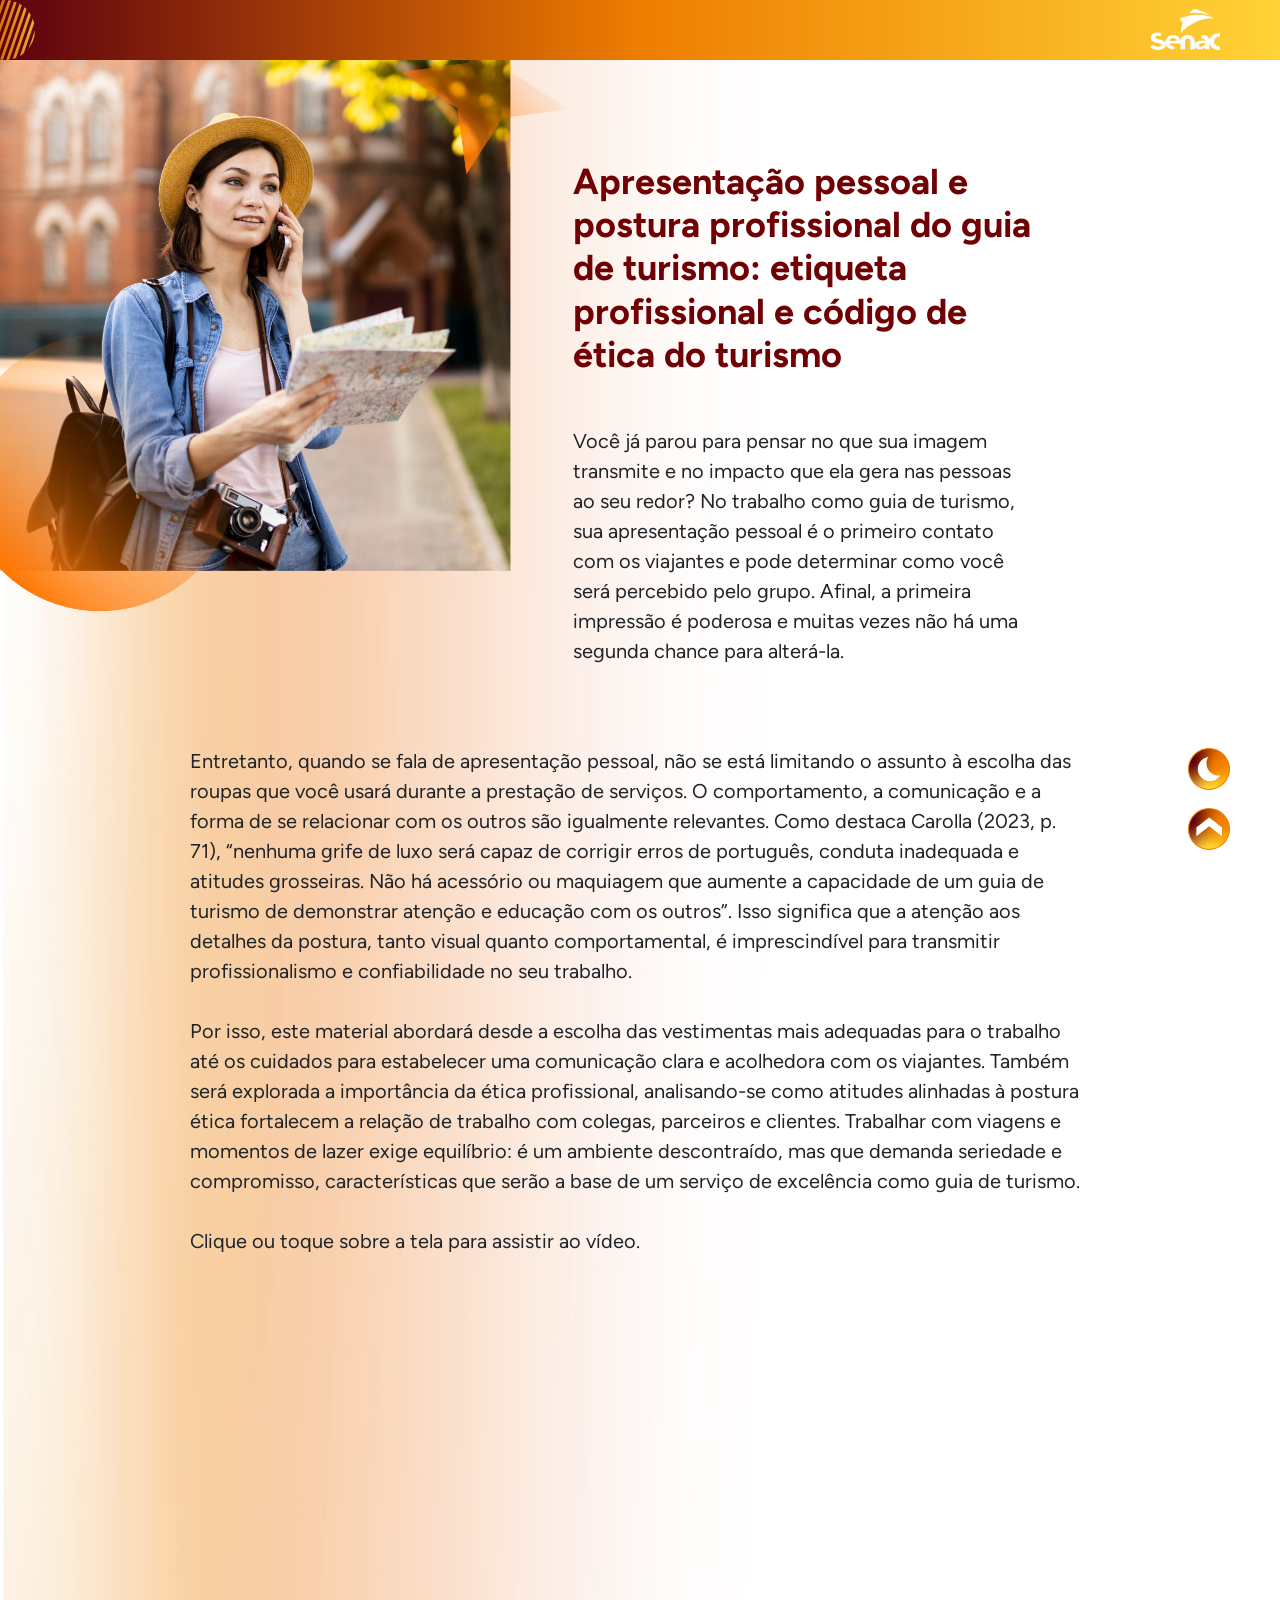
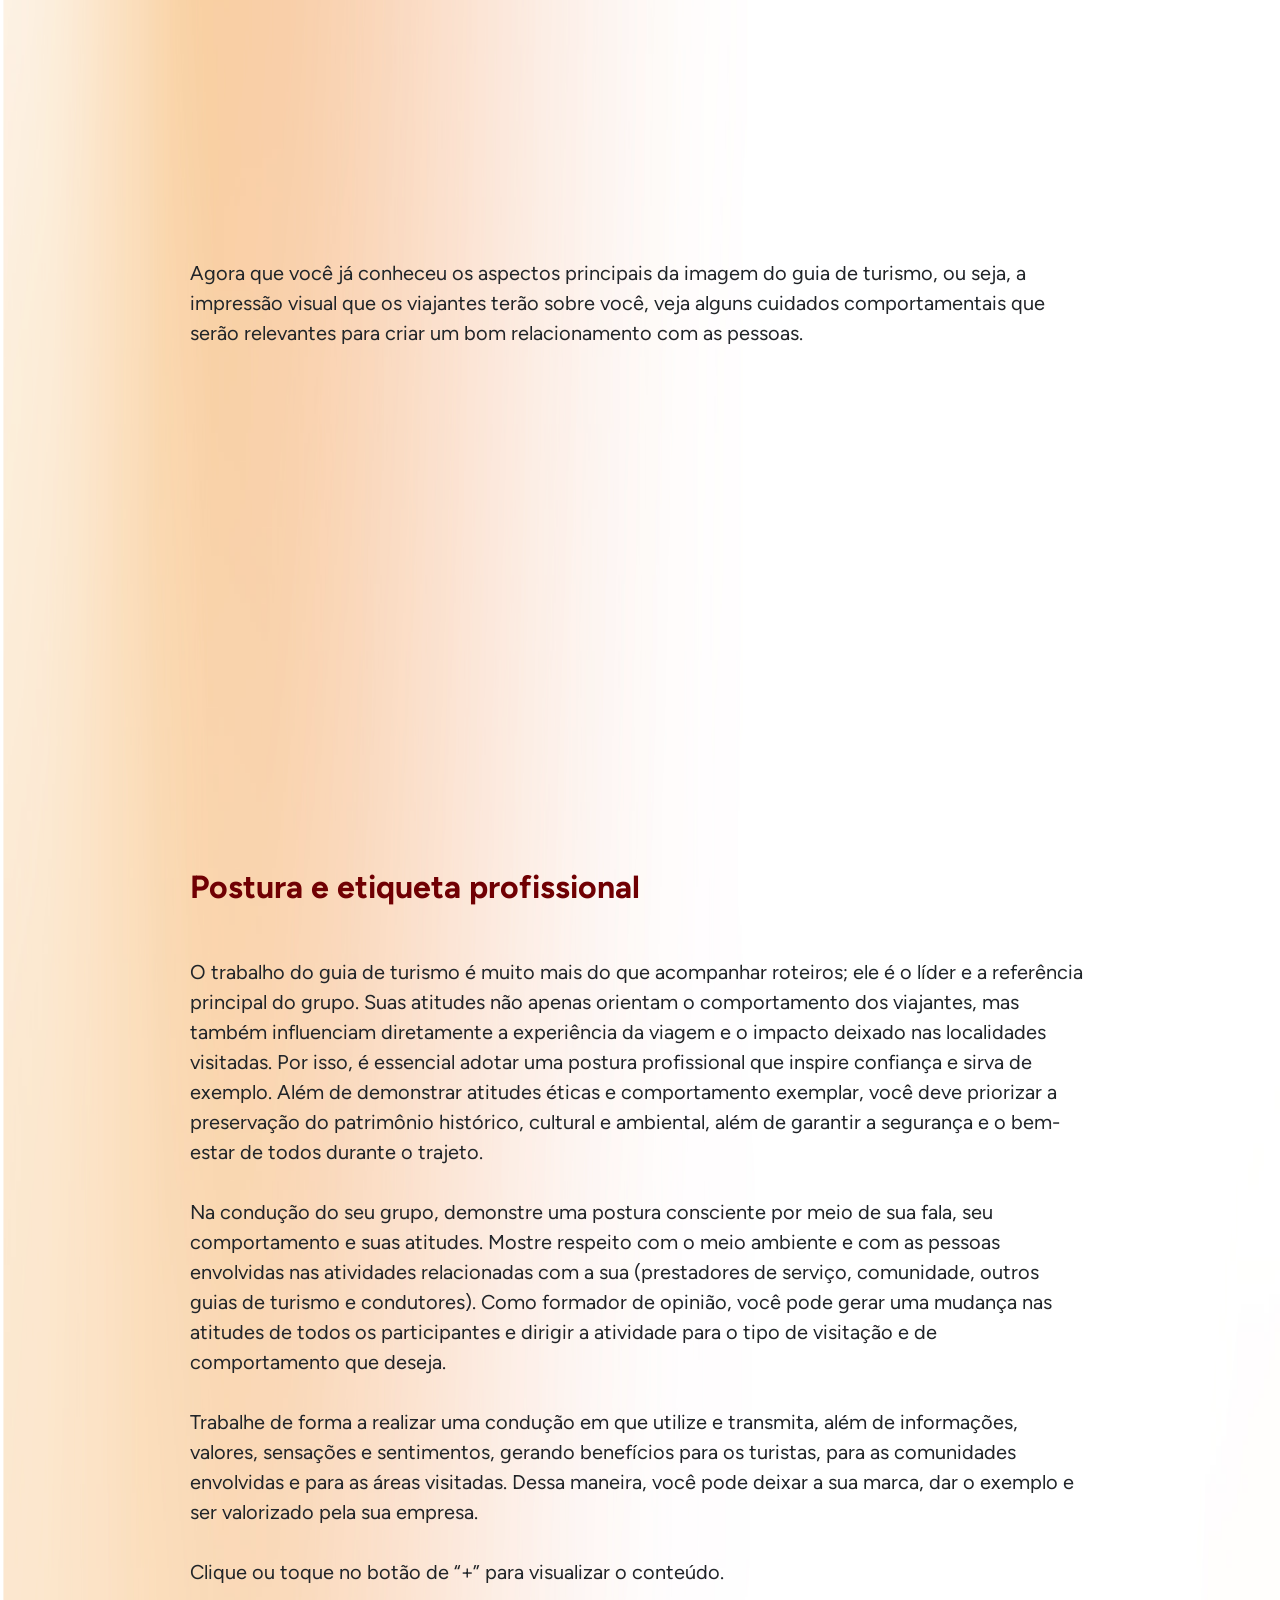
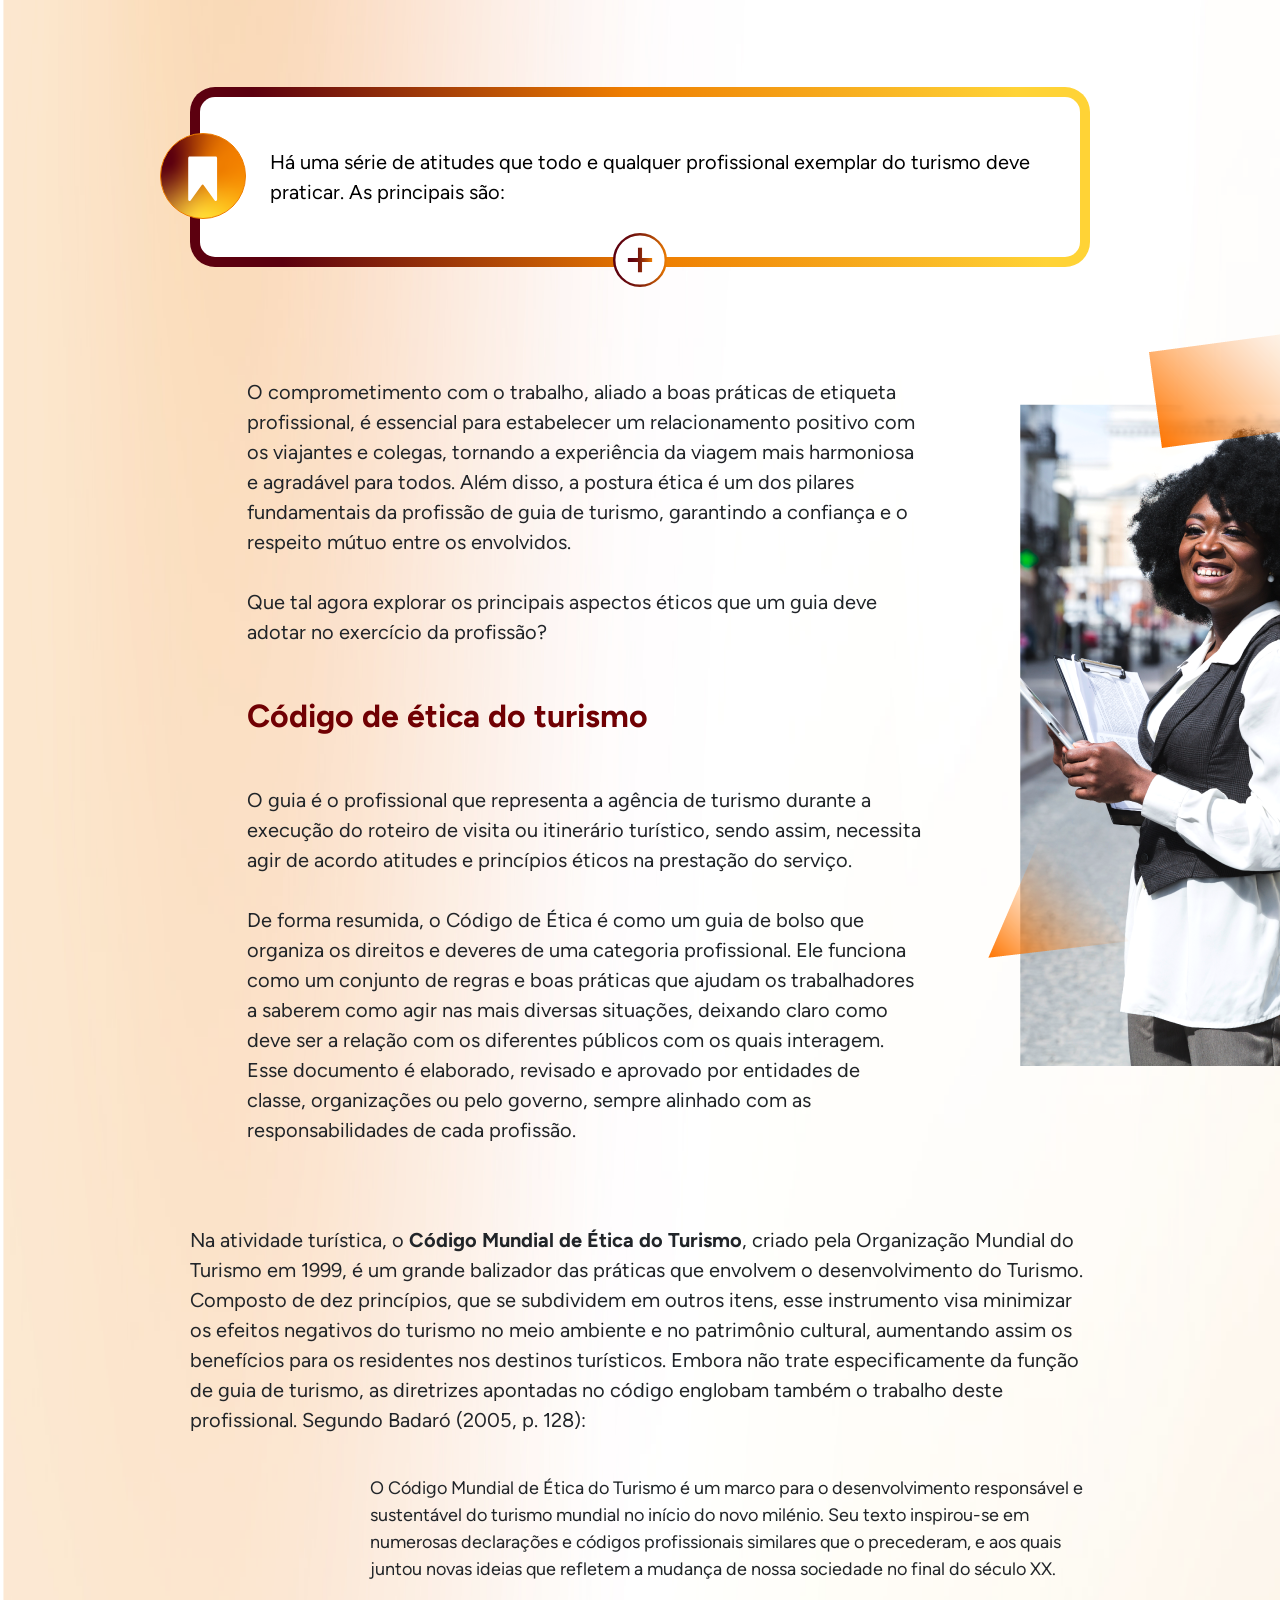
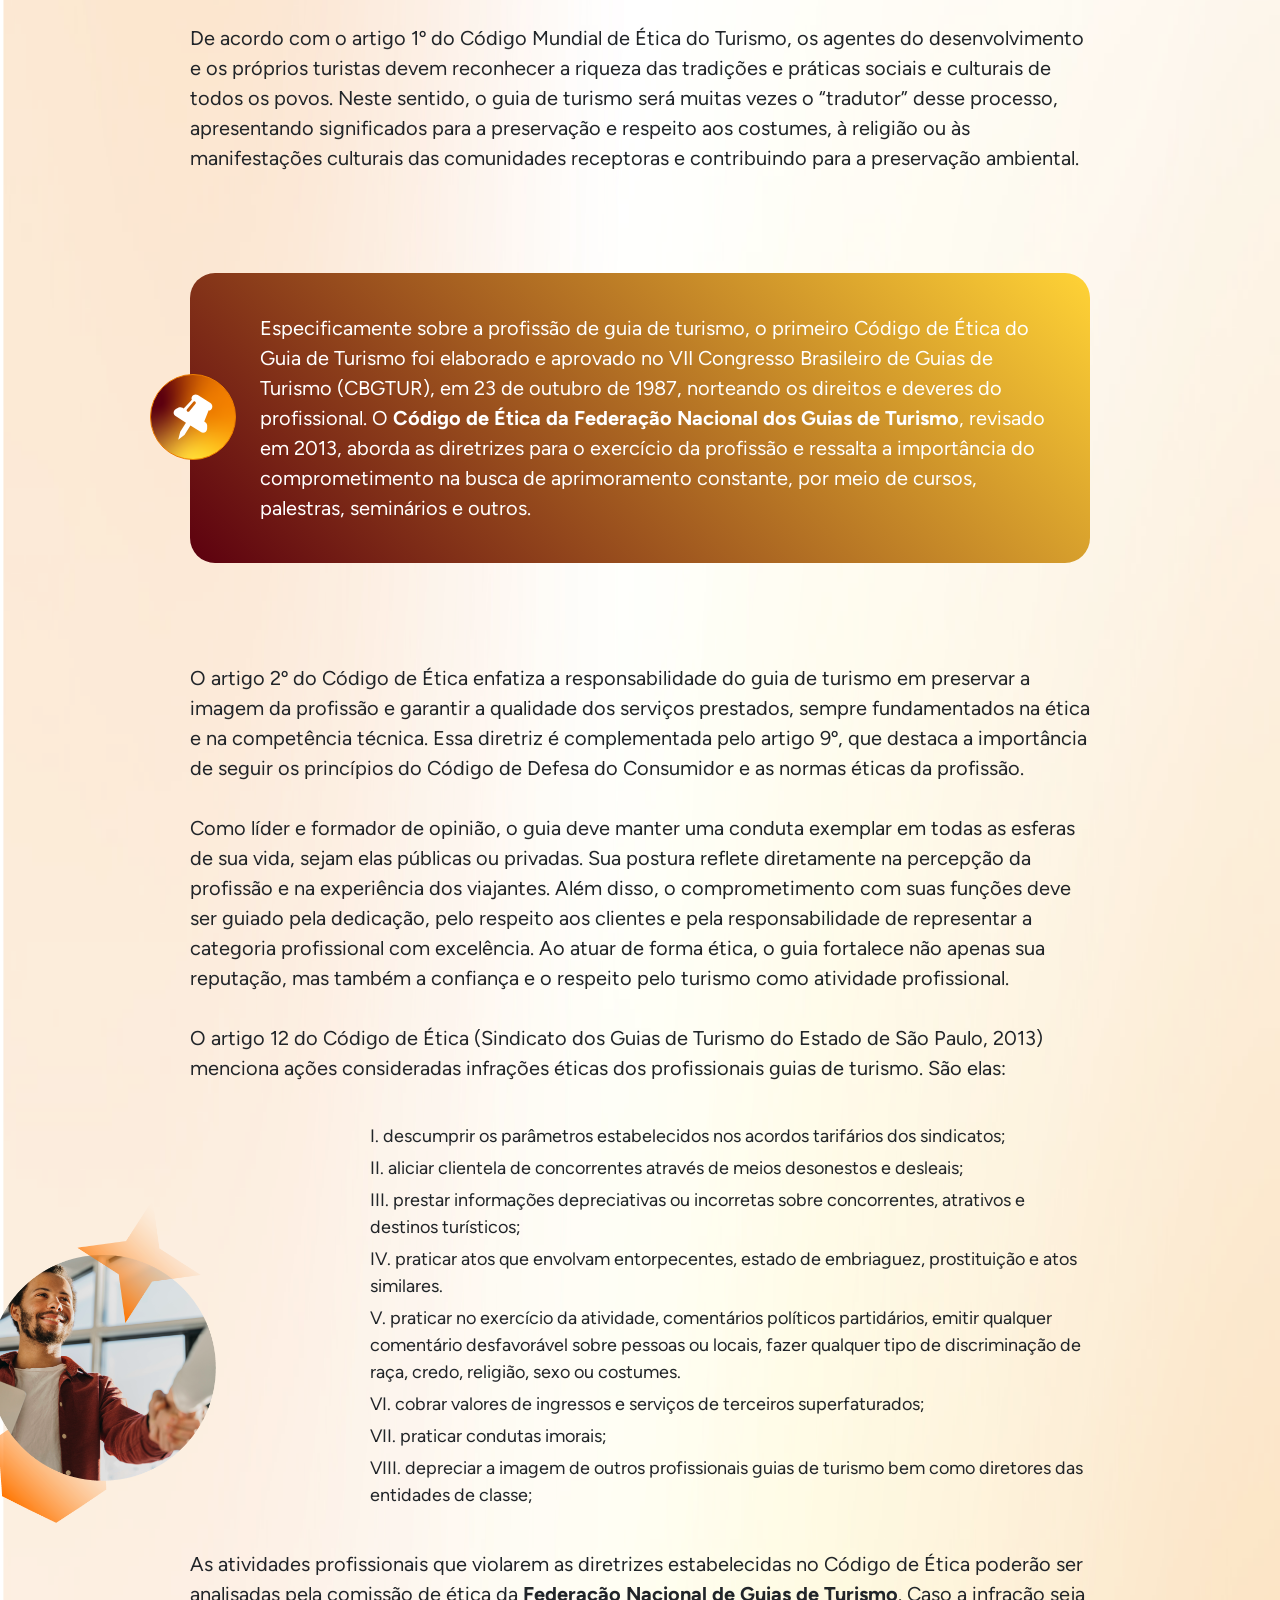
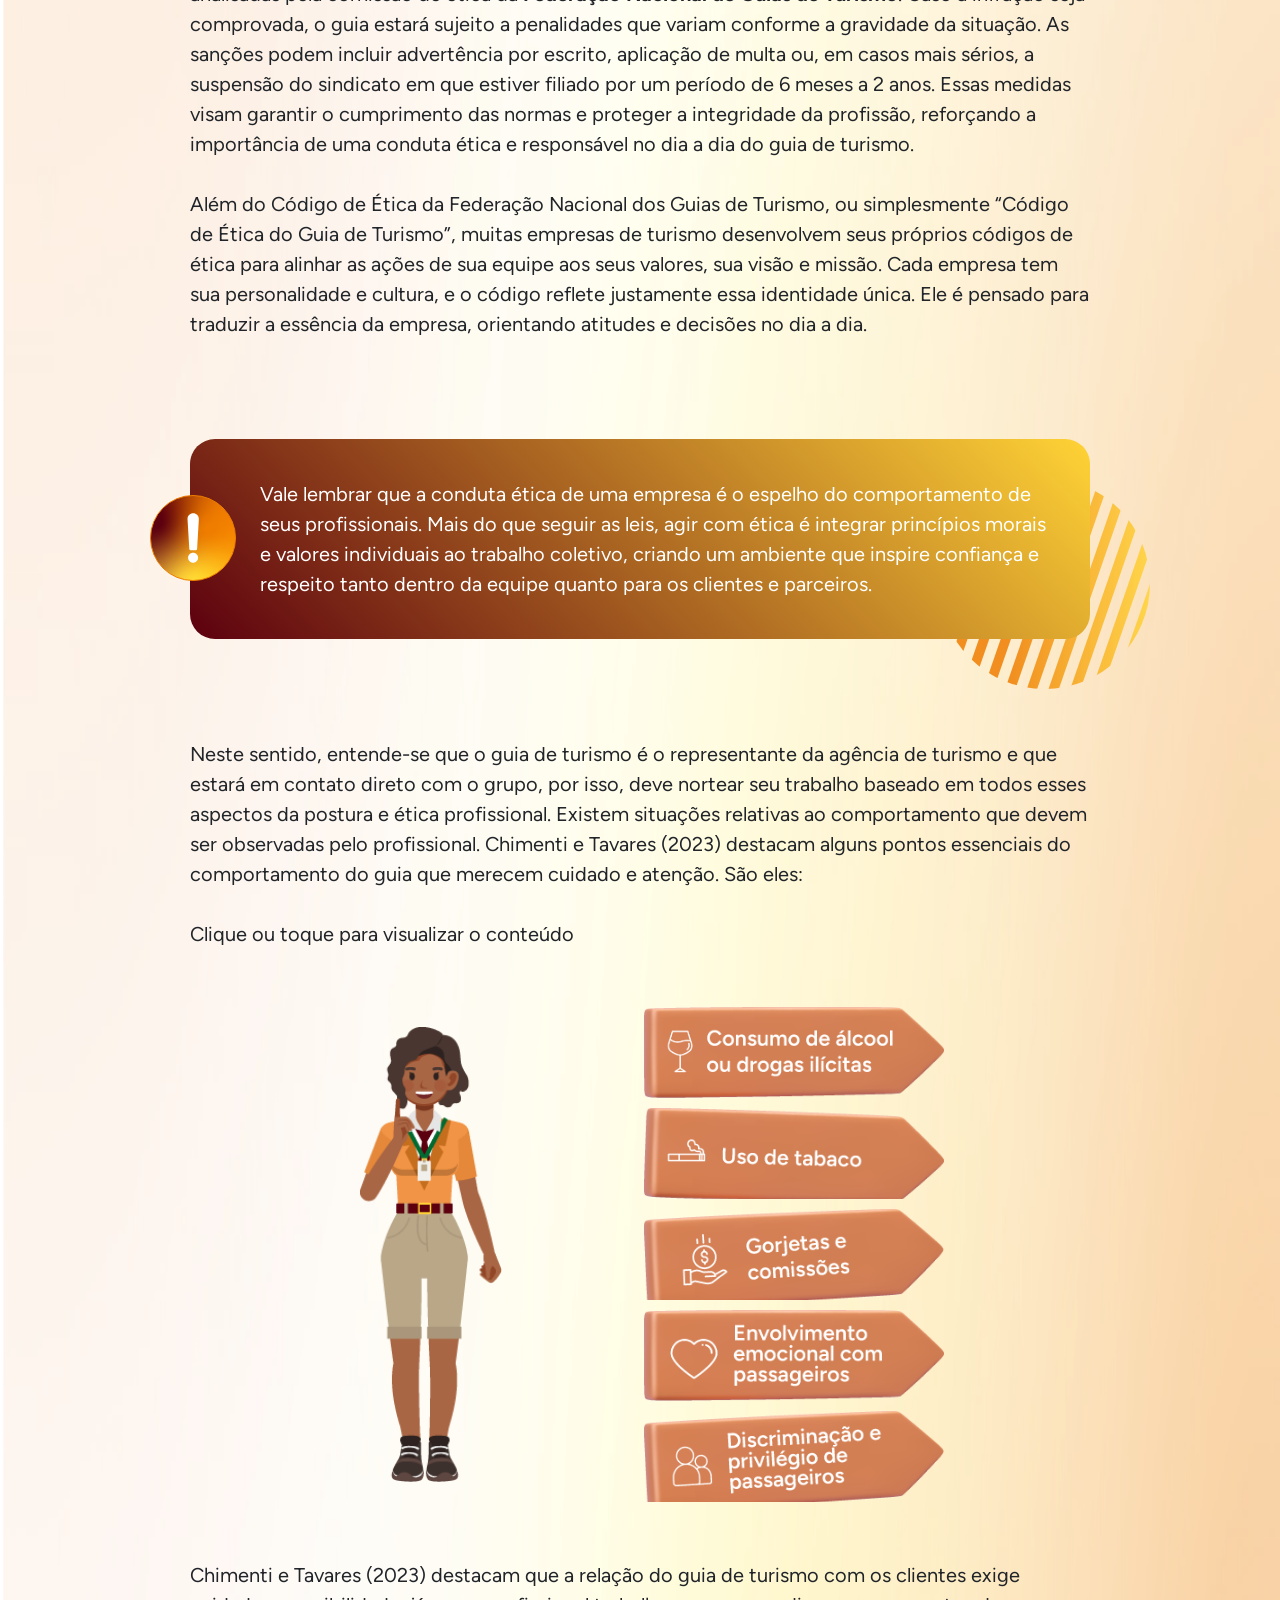
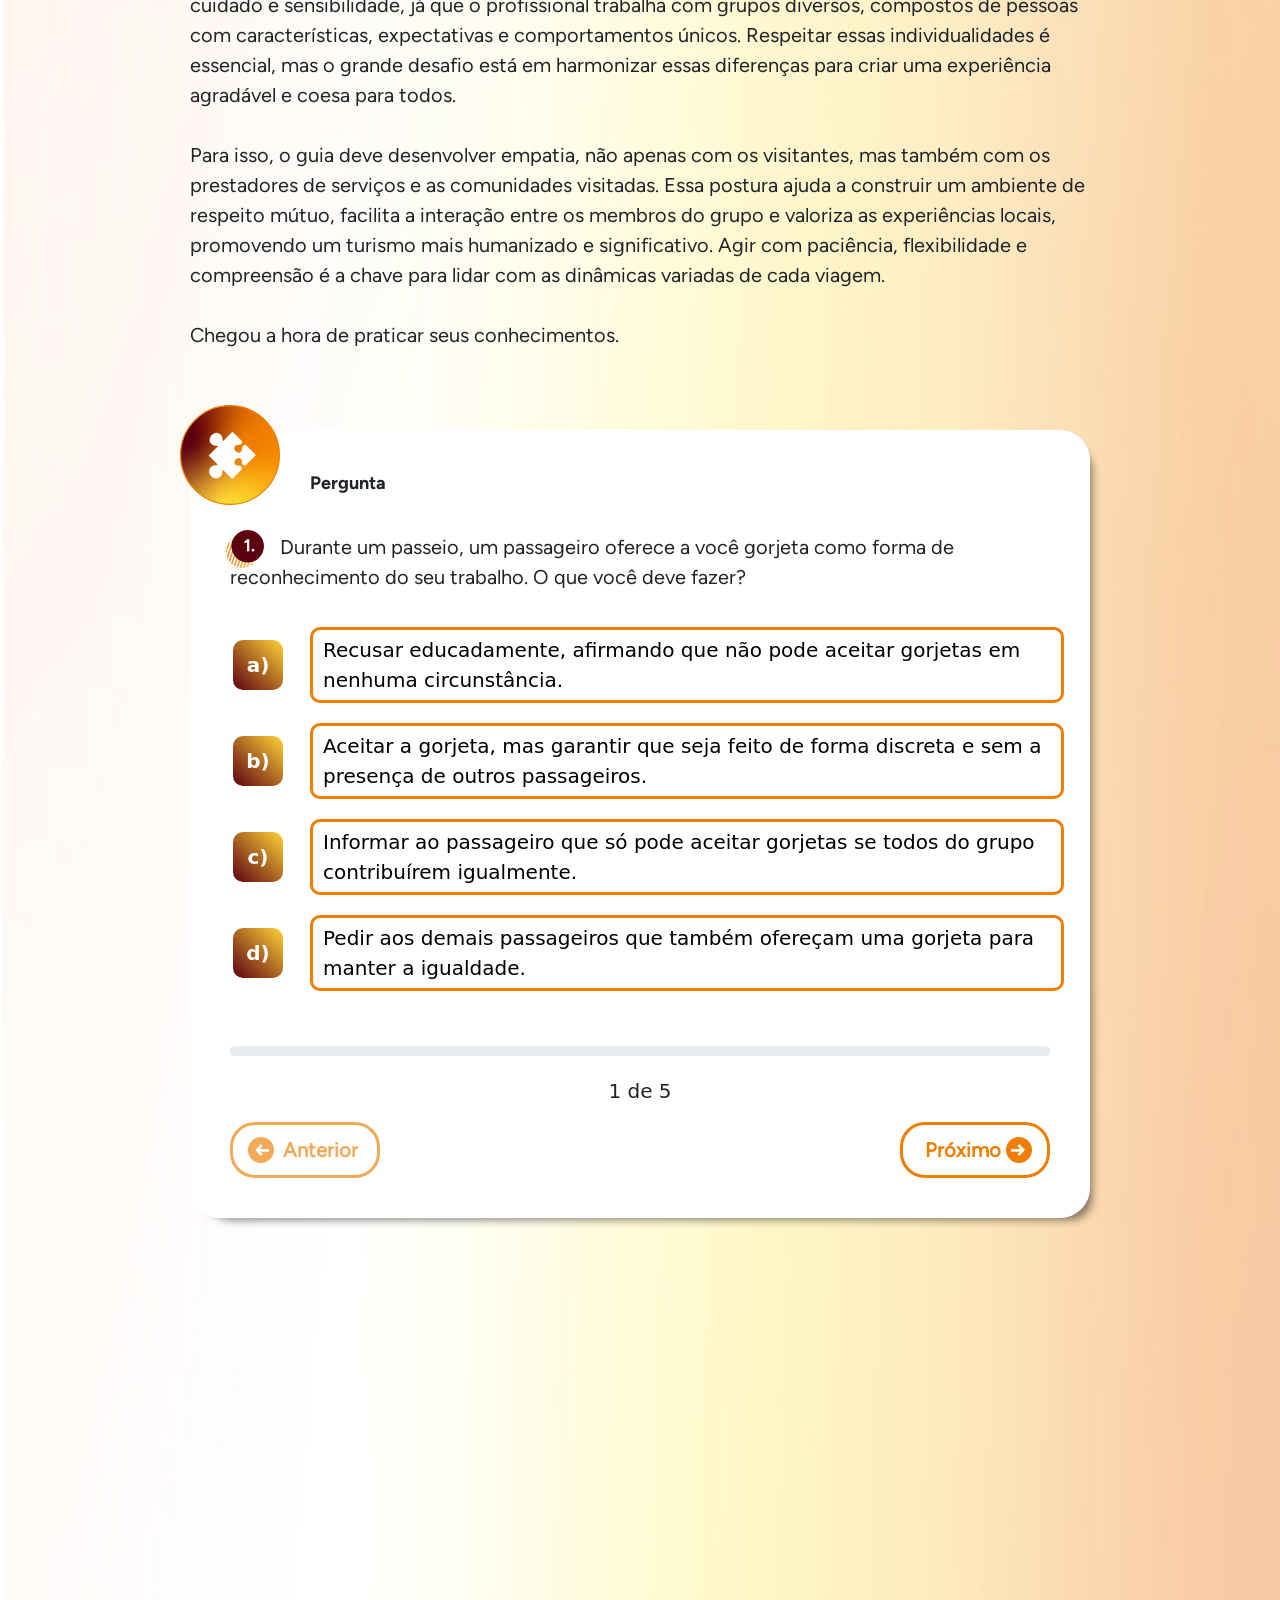
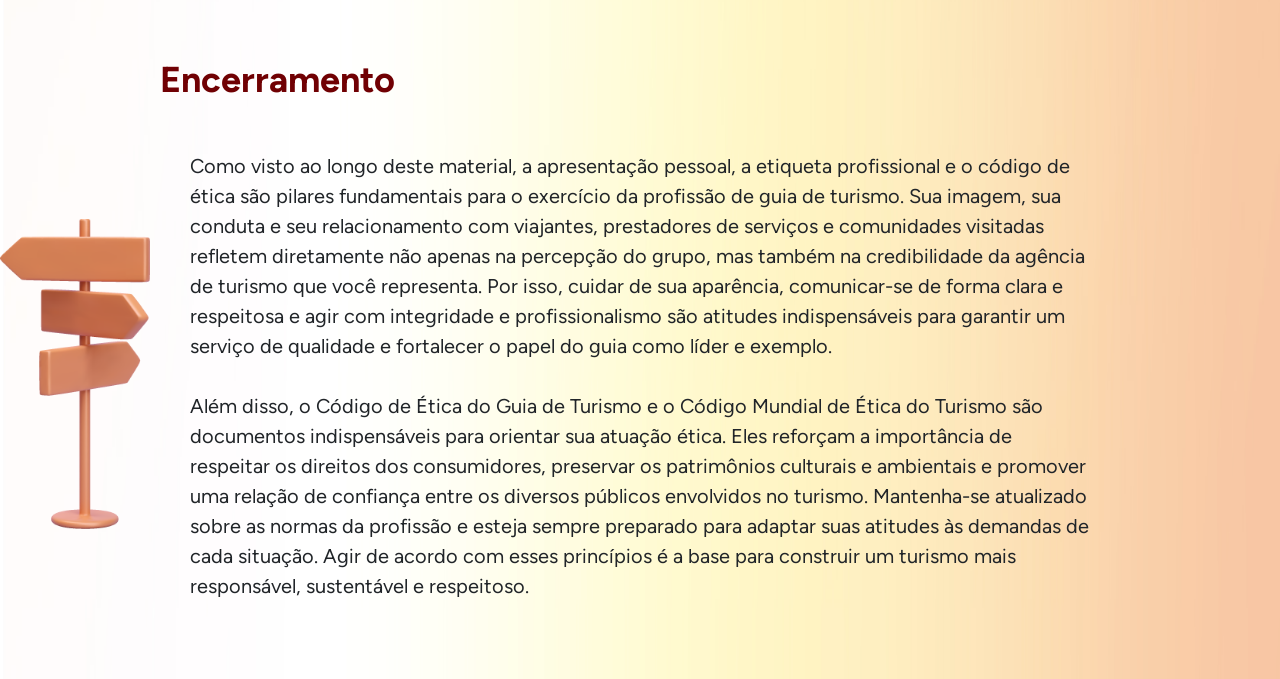
==== commit 30d92ac0: "ajuste imagem" ====
--- a/01_apresentacao_pessoal/index.html
+++ b/01_apresentacao_pessoal/index.html
@@ -458,10 +458,10 @@
                     </p>
                     <p class="no-print">Clique ou toque para visualizar o conteúdo</p>
                     <div class="row box-painel-clicavel my-5 no-print">
+                        <div class="col-12 col-md-4 align-self-center">
+                            <img src="img/personagem_1-02.png" class="img-painel-clicavel no-print" alt="">
+                        </div>
                         <div class="col-12 col-md-8">
-                            <img src="img/personagem_1-02.png" class="img-painel-clicavel no-print" alt="">
-                        </div>
-                        <div class="col-12 col-md-4 mt-3">
                             <!-- Button trigger modal -->
                             <button type="button" class="botao check hvr-grow-shadow painel_clicavel_bt01"
                                 data-bs-toggle="modal" data-bs-target="#modal1"
--- a/assets/css/player.css
+++ b/assets/css/player.css
@@ -1,4 +1,4 @@
-.bg-podcast{
+.bg-podcast {
     background: #fff;
     border-radius: 25px;
     border-width: 4px;
@@ -9,8 +9,9 @@
     position: relative;
     padding: 10px 20px;
 }
-.bg-podcast::before{
-    content:'';
+
+.bg-podcast::before {
+    content: '';
     background: url('../images/asset_circulo.svg') no-repeat;
     background-size: contain;
     height: 150px;
@@ -20,18 +21,24 @@
     right: -50px;
     z-index: -1;
 }
-.bg-podcast > div{
+
+.bg-podcast>div {
     position: relative;
     z-index: 2;
 }
-.bg-podcast p{margin: 0;}
-.audio-player{
+
+.bg-podcast p {
+    margin: 0;
+}
+
+.audio-player {
     color: #000;
     padding: 8px 20px;
     max-width: 250px;
 }
-.audio-player::before{
-    content:'';
+
+.audio-player::before {
+    content: '';
     background: url('../images/podcast_esq.svg') no-repeat;
     height: 179px;
     width: 185px;
@@ -39,8 +46,9 @@
     left: -32px;
     bottom: -11px;
 }
-.audio-player::after{
-    content:'';
+
+.audio-player::after {
+    content: '';
     background: url('../images/podcast_dir.svg') no-repeat;
     height: 188px;
     width: 193px;
@@ -49,13 +57,15 @@
     bottom: -11px;
     z-index: 2;
 }
-.audio-player .timestamp{
+
+.audio-player .timestamp {
     display: inline-block;
     vertical-align: text-top;
     font-weight: bold;
     text-align: center;
 }
-.audio-player .btn-player{
+
+.audio-player .btn-player {
     width: 40px;
     height: 40px;
     border: 0;
@@ -67,38 +77,50 @@
     margin-bottom: 0;
     transition: all .4s;
 }
-.audio-player .btn-player:hover{
+
+.audio-player .btn-player:hover {
     transform: translateY(-3px);
 }
 
-.audio-player .btn-play{
+.audio-player .btn-play {
     background-image: url(../../assets/images/play.svg);
 }
-.audio-player .btn-pause{
+
+.audio-player .btn-pause {
     background-image: url(../../assets/images/pause.svg);
 }
-.audio-player .btn-transcricao{
+
+.audio-player .btn-transcricao {
     background-image: url(../../assets/images/transcricao.svg);
 }
-.audio-player .btn-player:active, .audio-player .btn-player:focus{
+
+.audio-player .btn-player:active,
+.audio-player .btn-player:focus {
     transform: translateY(-3px);
     box-shadow: 0 4px 4px rgba(0, 0, 0, .3);
     border-radius: 20px;
 }
-.barra{margin-bottom: 10px;}
-.botoes{
+
+.barra {
+    margin-bottom: 10px;
+}
+
+.botoes {
     display: flex;
     justify-content: space-between;
 }
+
 /*estilos da range do player*/
-.audio-player  input[type=range] {
+.audio-player input[type=range] {
     -webkit-appearance: none;
     margin: 10px 0;
     width: 100%;
 }
-.audio-player  input[type=range]:focus {
+
+.audio-player input[type=range]:focus {
     outline: none;
 }
+
 .audio-player input[type=range]::-webkit-slider-runnable-track {
     width: 100%;
     height: 10px;
@@ -106,6 +128,7 @@
     animate: 0.2s;
     border-radius: 10px;
 }
+
 .audio-player input[type=range]::-webkit-slider-thumb {
     border: 4px solid #fff;
     height: 35px;
@@ -115,6 +138,7 @@
     -webkit-appearance: none;
     margin-top: -12px;
 }
+
 .audio-player input[type=range]::-moz-range-track {
     width: 100%;
     height: 10px;
@@ -122,6 +146,7 @@
     animate: 0.2s;
     border-radius: 10px;
 }
+
 .audio-player input[type=range]::-moz-range-thumb {
     border: 4px solid #fff;
     height: 35px;
@@ -130,6 +155,7 @@
     cursor: pointer;
     margin-top: -12px;
 }
+
 .audio-player input[type=range]::-ms-track {
     width: 100%;
     height: 10px;
@@ -139,18 +165,21 @@
     border-color: transparent;
     color: transparent;
 }
+
 .audio-player input[type=range]::-ms-fill-lower {
     background: #004E52;
     border: 0px solid #000000;
     border-radius: 0px;
     box-shadow: 0px 0px 0px #000000;
 }
+
 .audio-player input[type=range]::-ms-fill-upper {
     background: #004E52;
     border: 0px solid #000000;
     border-radius: 0px;
     box-shadow: 0px 0px 0px #000000;
 }
+
 .audio-player input[type=range]::-ms-thumb {
     box-shadow: 0px 0px 1px #000000;
     border: 0px solid #000000;
@@ -160,43 +189,56 @@
     background: #FFFFFF;
     cursor: pointer;
 }
+
 .audio-player input[type=range]:focus::-ms-fill-lower {
     background: #004E52;
 }
+
 .audio-player input[type=range]:focus::-ms-fill-upper {
     background: #004E52;
 }
 
 /*Transcrição de áudios dentro das modais*/
-.modal .bg-podcast > div::after{display: none;}
-.modal .accordion-transcricao{
+.modal .bg-podcast>div::after {
+    display: none;
+}
+
+.modal .accordion-transcricao {
     width: 90%;
     margin: auto;
     margin-top: -53px;
     padding-left: 30px;
 }
+
 /*Transcrição de áudios dentro das modais*/
 
 /*áudio*/
-.bg-podcast.audio::after, .bg-podcast.audio > div::after,
-.audio .audio-player::before, .audio .audio-player::after {
+.bg-podcast.audio::after,
+.bg-podcast.audio>div::after,
+.audio .audio-player::before,
+.audio .audio-player::after {
     display: none;
 }
-.bg-podcast.audio{
+
+.bg-podcast.audio {
     max-width: 300px;
     min-height: 155px;
 }
-.audio .audio-player{
+
+.audio .audio-player {
     margin: 0;
 }
 
-@media screen and (max-width: 1200px){
-    .modal .accordion-transcricao{padding-left: 0;}
-}
-@media screen and (max-width: 840px){
-    .bg-podcast > div::after{display: none;}
-
-    .bg-podcast::after{
+@media screen and (max-width: 1200px) {
+    .modal .accordion-transcricao {
+        padding-left: 0;
+    }
+}
+
+@media screen and (max-width: 840px) {
+    /* .bg-podcast > div::after{display: none;} */
+
+    .bg-podcast::after {
         height: 100px;
         width: 100px;
         top: unset;
@@ -204,16 +246,28 @@
         right: unset;
         left: 20%;
     }
-    .bg-podcast:not(.audio) .audio-player{padding-bottom: 200px;}
-    .audio-player::before{
+
+    .bg-podcast:not(.audio) .audio-player {
+        padding-bottom: 15px;
+    }
+
+    .audio-player::before {
         top: unset;
         bottom: -10px;
     }
-    .audio-player::after{
+
+    .audio-player::after {
         top: unset;
         bottom: -10px;
     }
 }
-@media screen and (max-width: 430px){
-    .audio-player::before{display: none;}
+
+@media screen and (max-width: 600px) {
+    .audio-player::before {
+        display: none;
+    }
+
+    .audio-player::after {
+        display: none;
+    }
 }
--- a/01_apresentacao_pessoal/custom.css
+++ b/01_apresentacao_pessoal/custom.css
@@ -122,8 +122,8 @@
 }
 
 .img-painel-clicavel {
-    max-width: 90%;
-    width: 138px;
+    width: 50% !important;
+    margin-left: 170px !important;
 }
 
 .box-painel-clicavel .hvr-grow-shadow:active,
@@ -172,6 +172,19 @@
     }
 }
 
+@media screen and (max-width: 768px) {
+    .img-painel-clicavel {
+        width: 70% !important;
+        margin-left: 125px !important;
+    }
+}
+
+@media screen and (max-width: 600px) {
+    .img-painel-clicavel {
+        display: none !important;
+    }
+}
+
 @media screen and (max-width: 500px) {
 
     .paralax01,
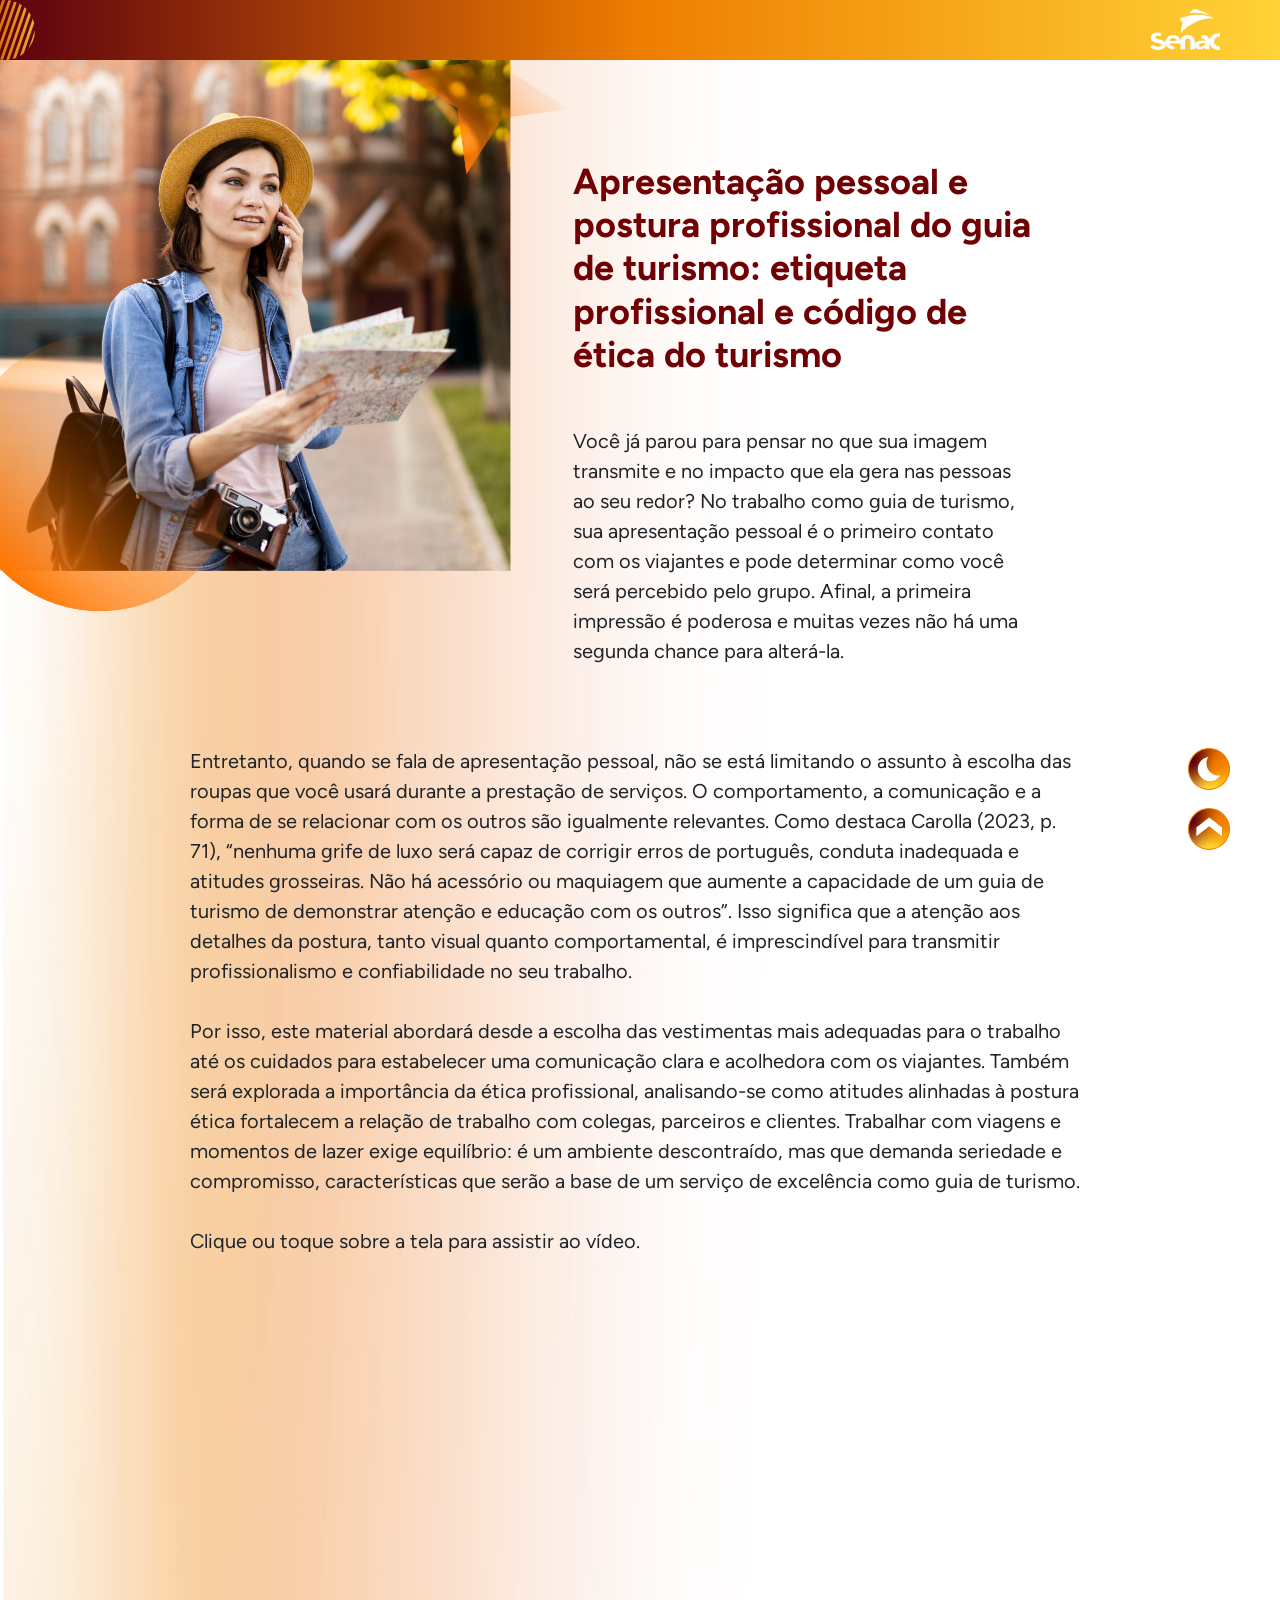
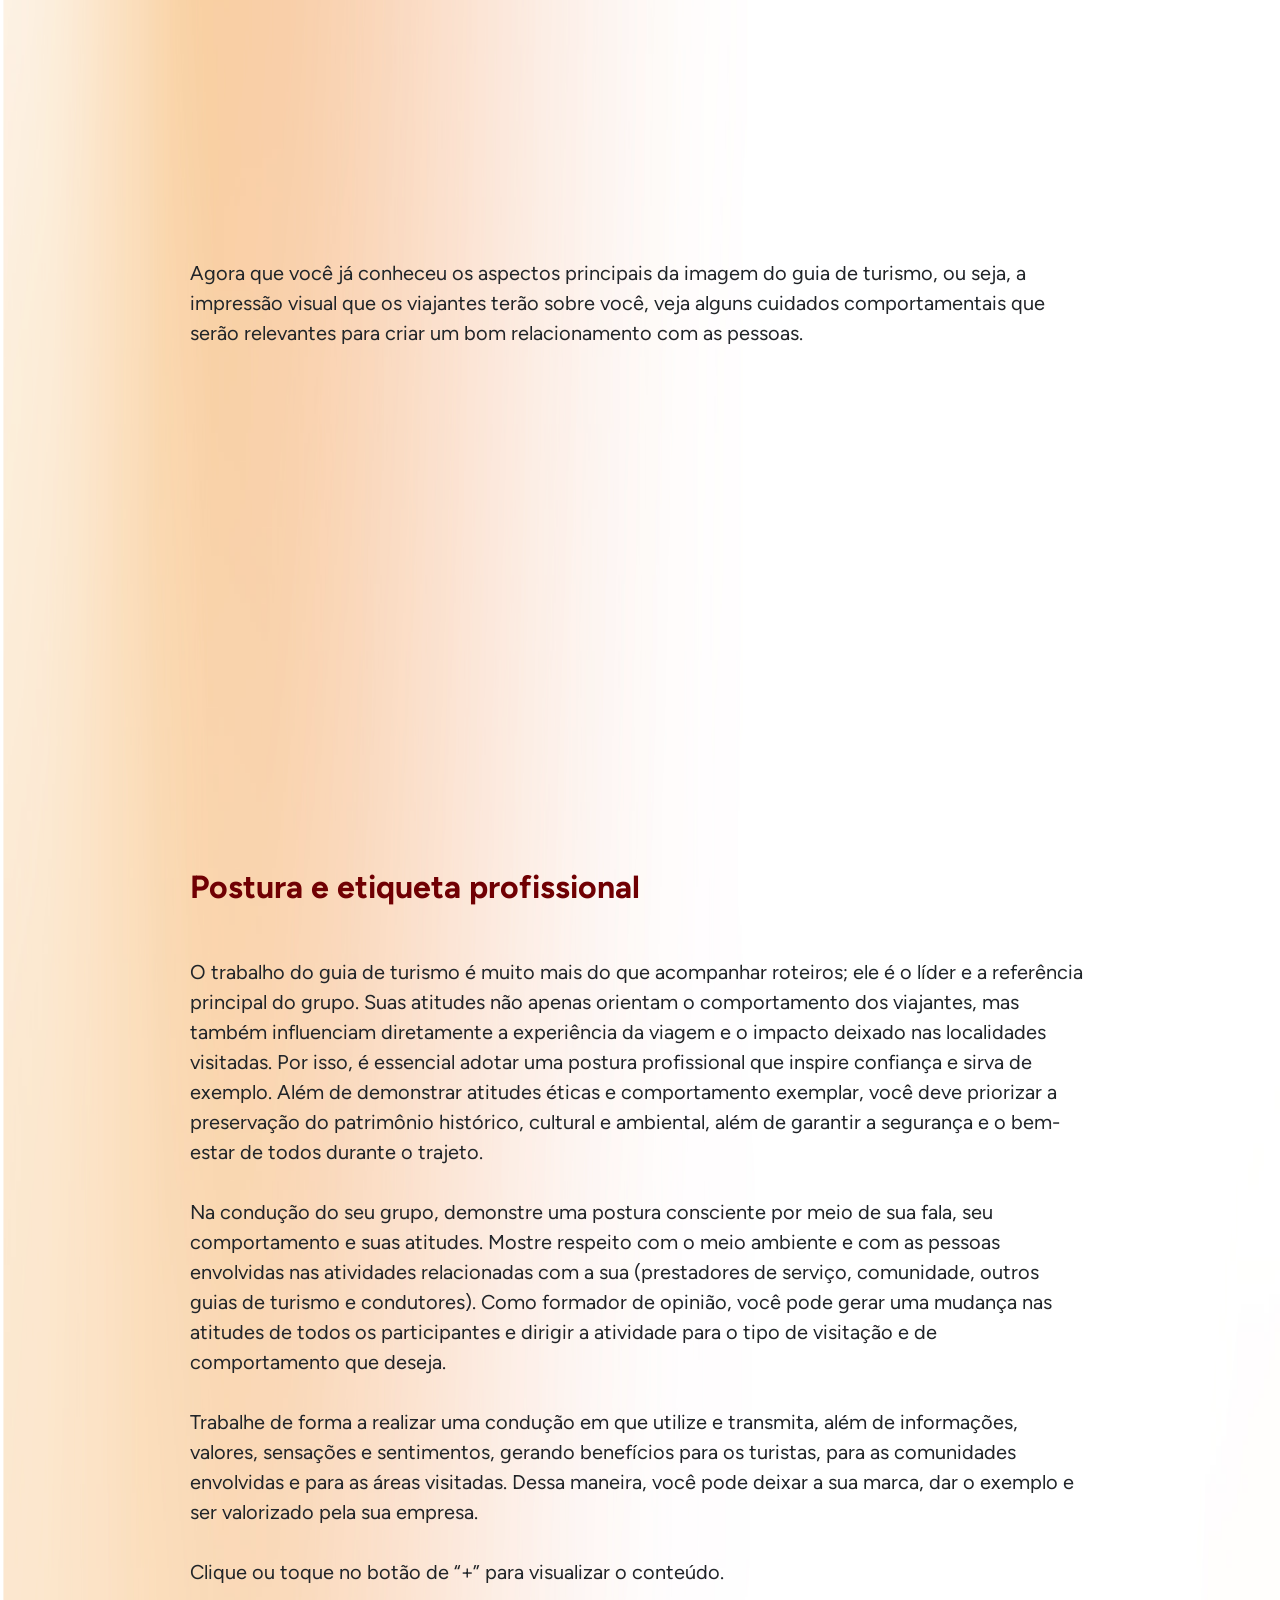
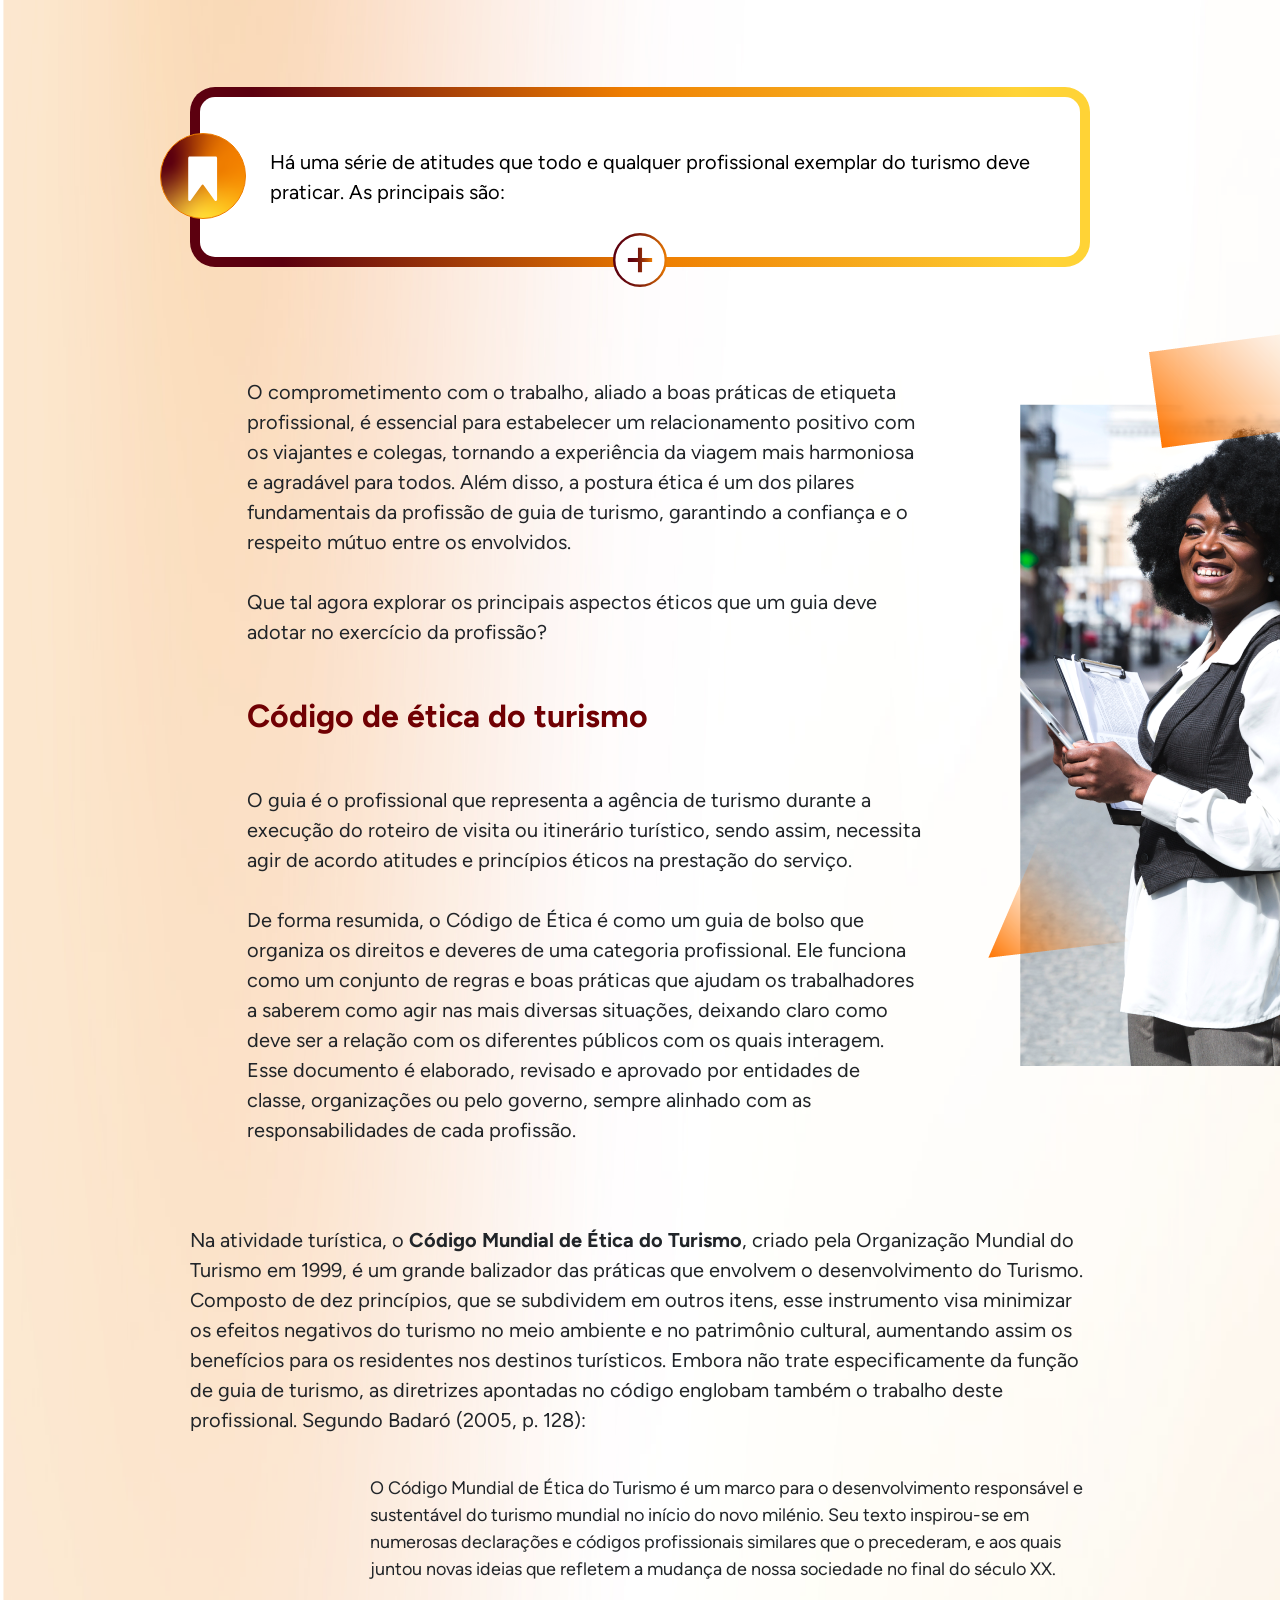
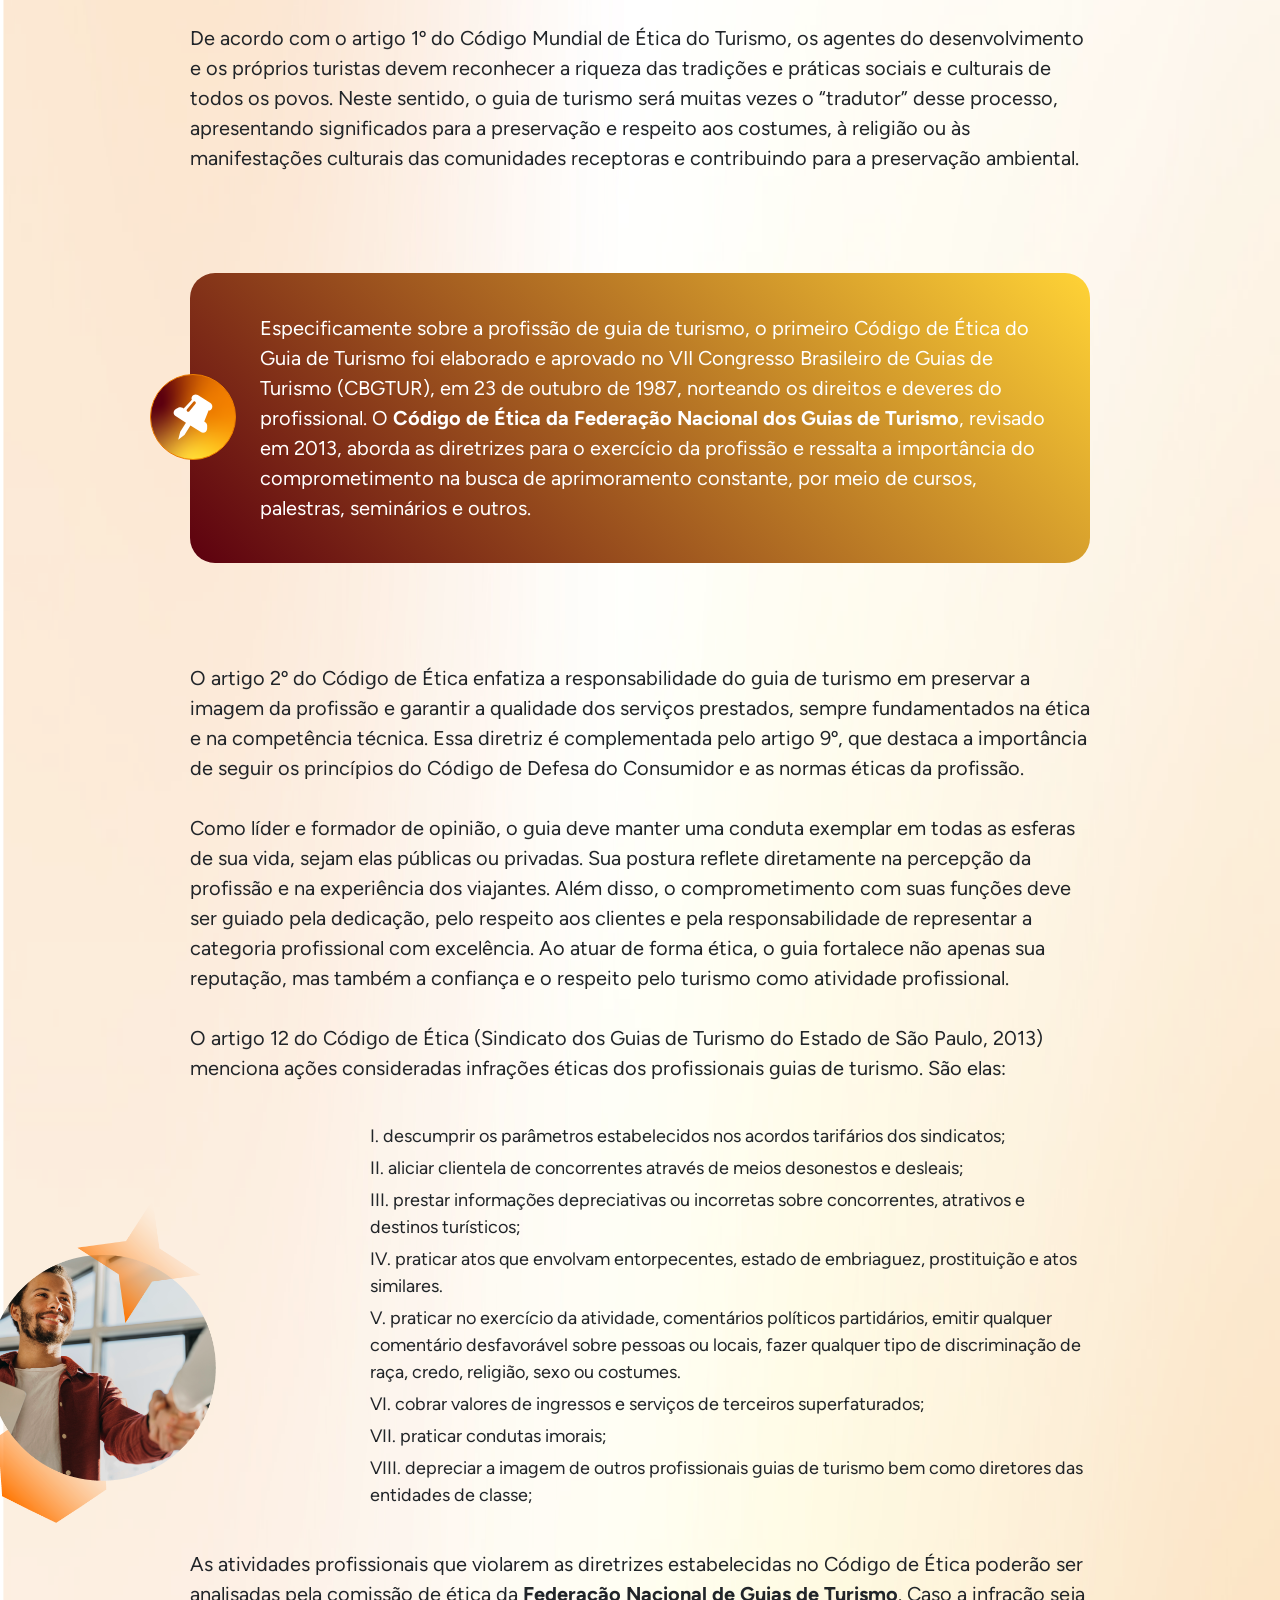
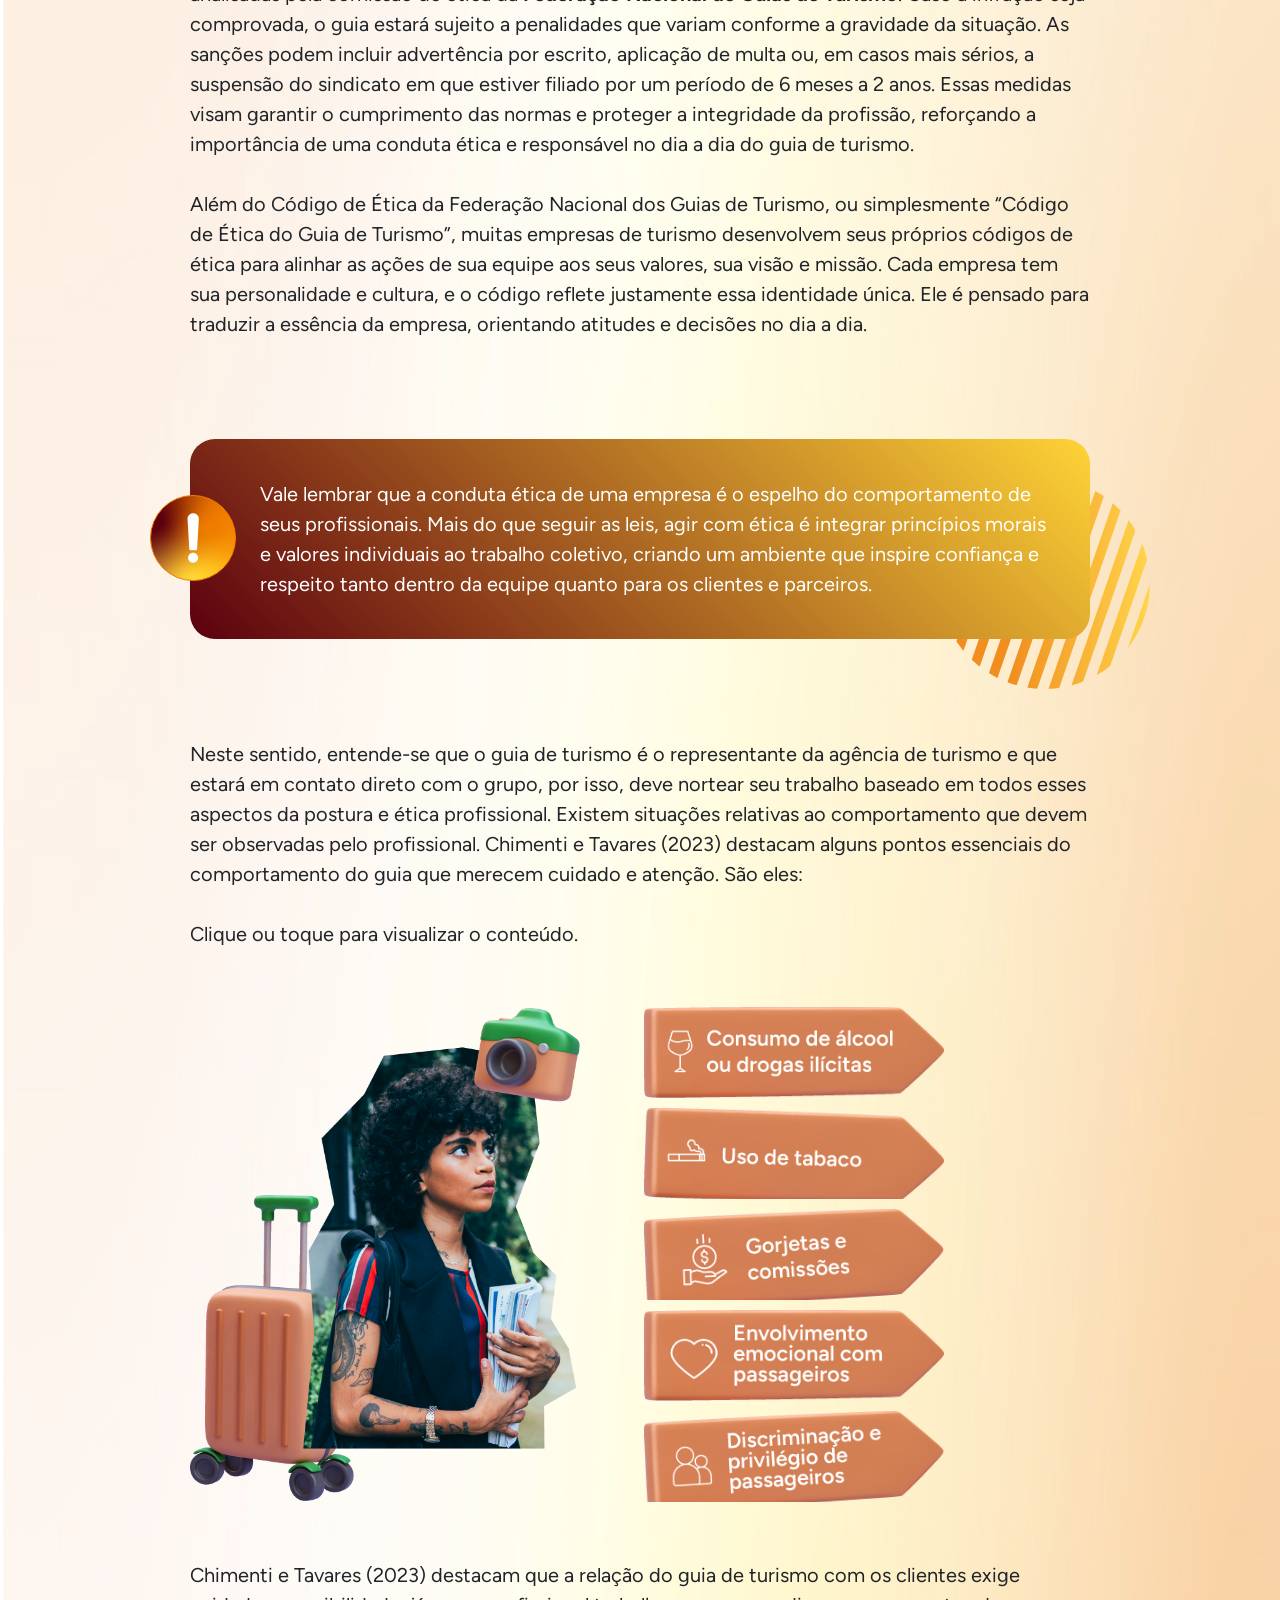
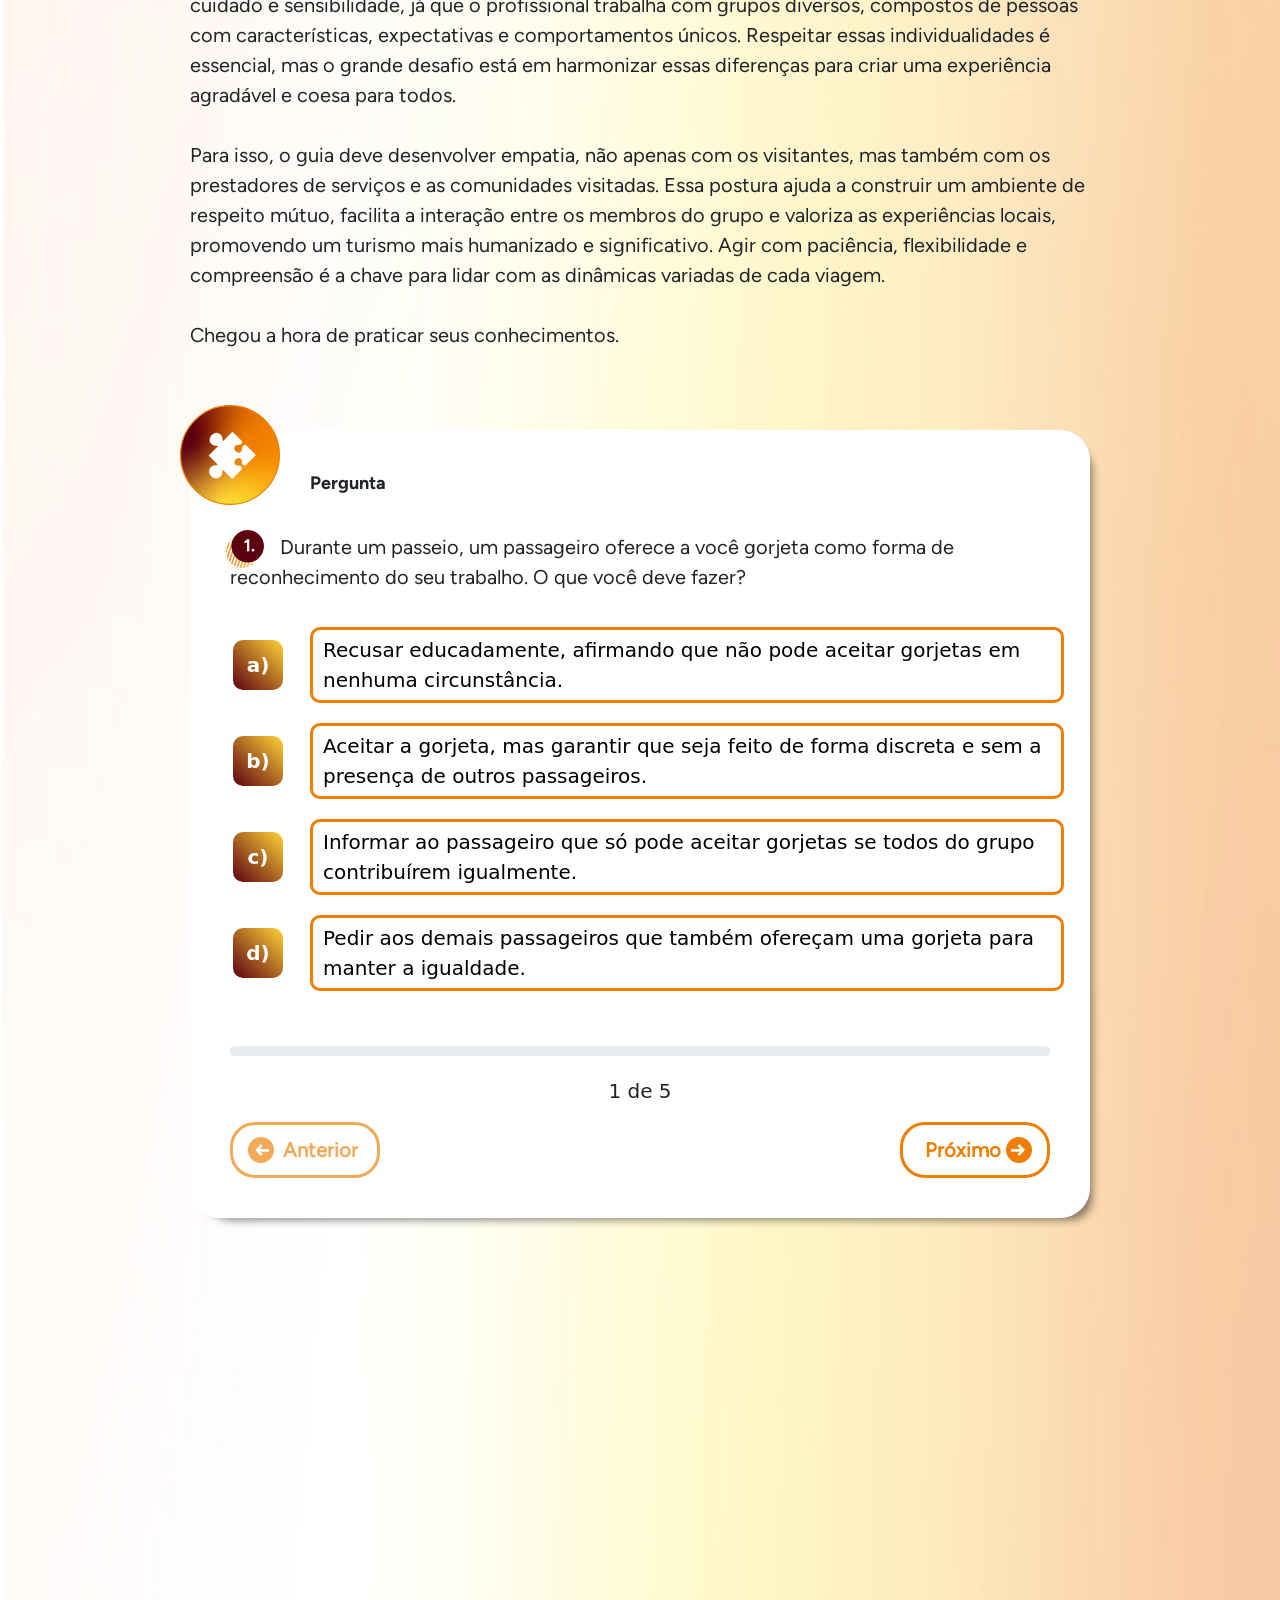
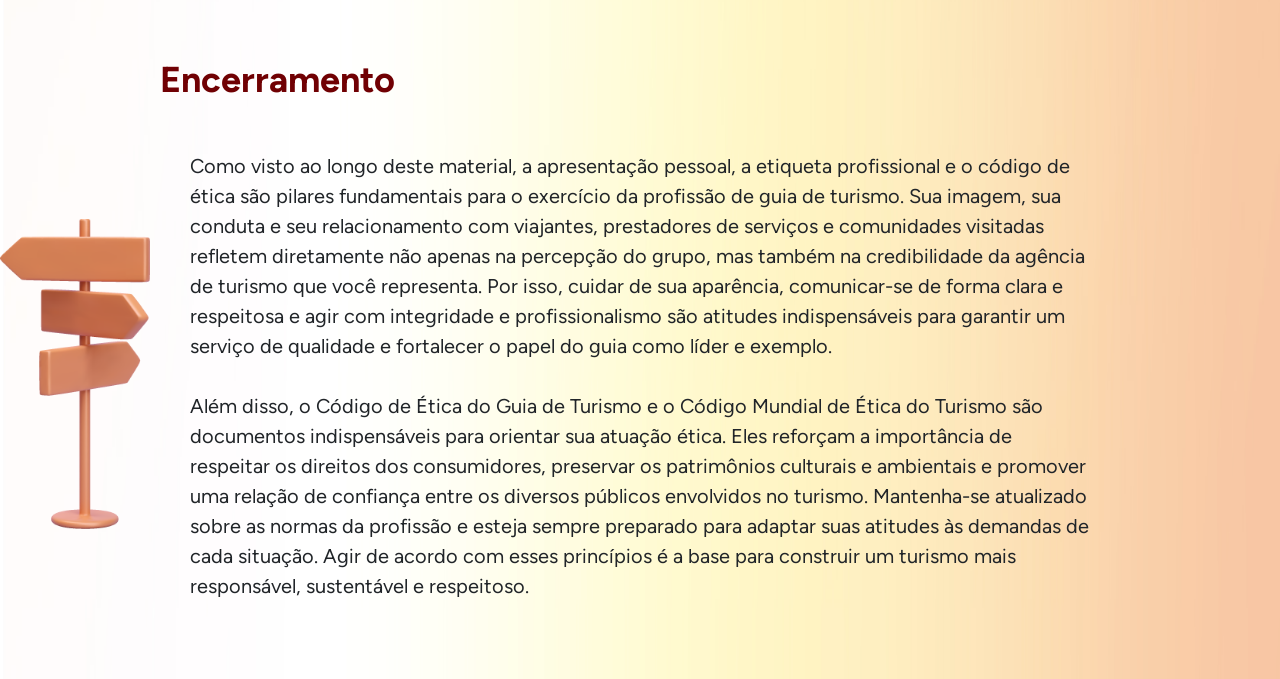
==== commit 815be722: "ajuste" ====
--- a/01_apresentacao_pessoal/index.html
+++ b/01_apresentacao_pessoal/index.html
@@ -456,10 +456,10 @@
                         ser observadas pelo profissional. Chimenti e Tavares (2023) destacam alguns pontos essenciais do
                         comportamento do guia que merecem cuidado e atenção. São eles:
                     </p>
-                    <p class="no-print">Clique ou toque para visualizar o conteúdo</p>
+                    <p class="no-print">Clique ou toque para visualizar o conteúdo.</p>
                     <div class="row box-painel-clicavel my-5 no-print">
                         <div class="col-12 col-md-4 align-self-center">
-                            <img src="img/personagem_1-02.png" class="img-painel-clicavel no-print" alt="">
+                            <img src="img/painel_clicavel.png" class="img-painel-clicavel no-print" alt="">
                         </div>
                         <div class="col-12 col-md-8">
                             <!-- Button trigger modal -->
--- a/assets/css/template.css
+++ b/assets/css/template.css
@@ -936,7 +936,7 @@
   }
   
   .caixa-exp.aberta {
-    max-height: 1900px;
+    max-height: 91900px;
   }
   
   .caixa-exp figure {
--- a/01_apresentacao_pessoal/custom.css
+++ b/01_apresentacao_pessoal/custom.css
@@ -122,8 +122,7 @@
 }
 
 .img-painel-clicavel {
-    width: 50% !important;
-    margin-left: 170px !important;
+   width: 400px;
 }
 
 .box-painel-clicavel .hvr-grow-shadow:active,
@@ -137,7 +136,7 @@
 }
 
 .caixa-exp.aberta {
-    max-height: 2500px;
+    max-height: 22500px;
 }
 
 .citacao {
@@ -170,18 +169,26 @@
     .float-left2 {
         display: none;
     }
+    
+    .img-painel-clicavel {
+    width: 110% !important;
+    display: block !important;
+    margin: 0 auto;
+    }
 }
 
 @media screen and (max-width: 768px) {
     .img-painel-clicavel {
-        width: 70% !important;
-        margin-left: 125px !important;
+        width: 400px !important;
+        margin-bottom: 20px;
+        /* margin-left: 125px !important; */
     }
 }
 
 @media screen and (max-width: 600px) {
     .img-painel-clicavel {
-        display: none !important;
+        width: 80% !important;
+        margin-bottom: 20px;
     }
 }
 
